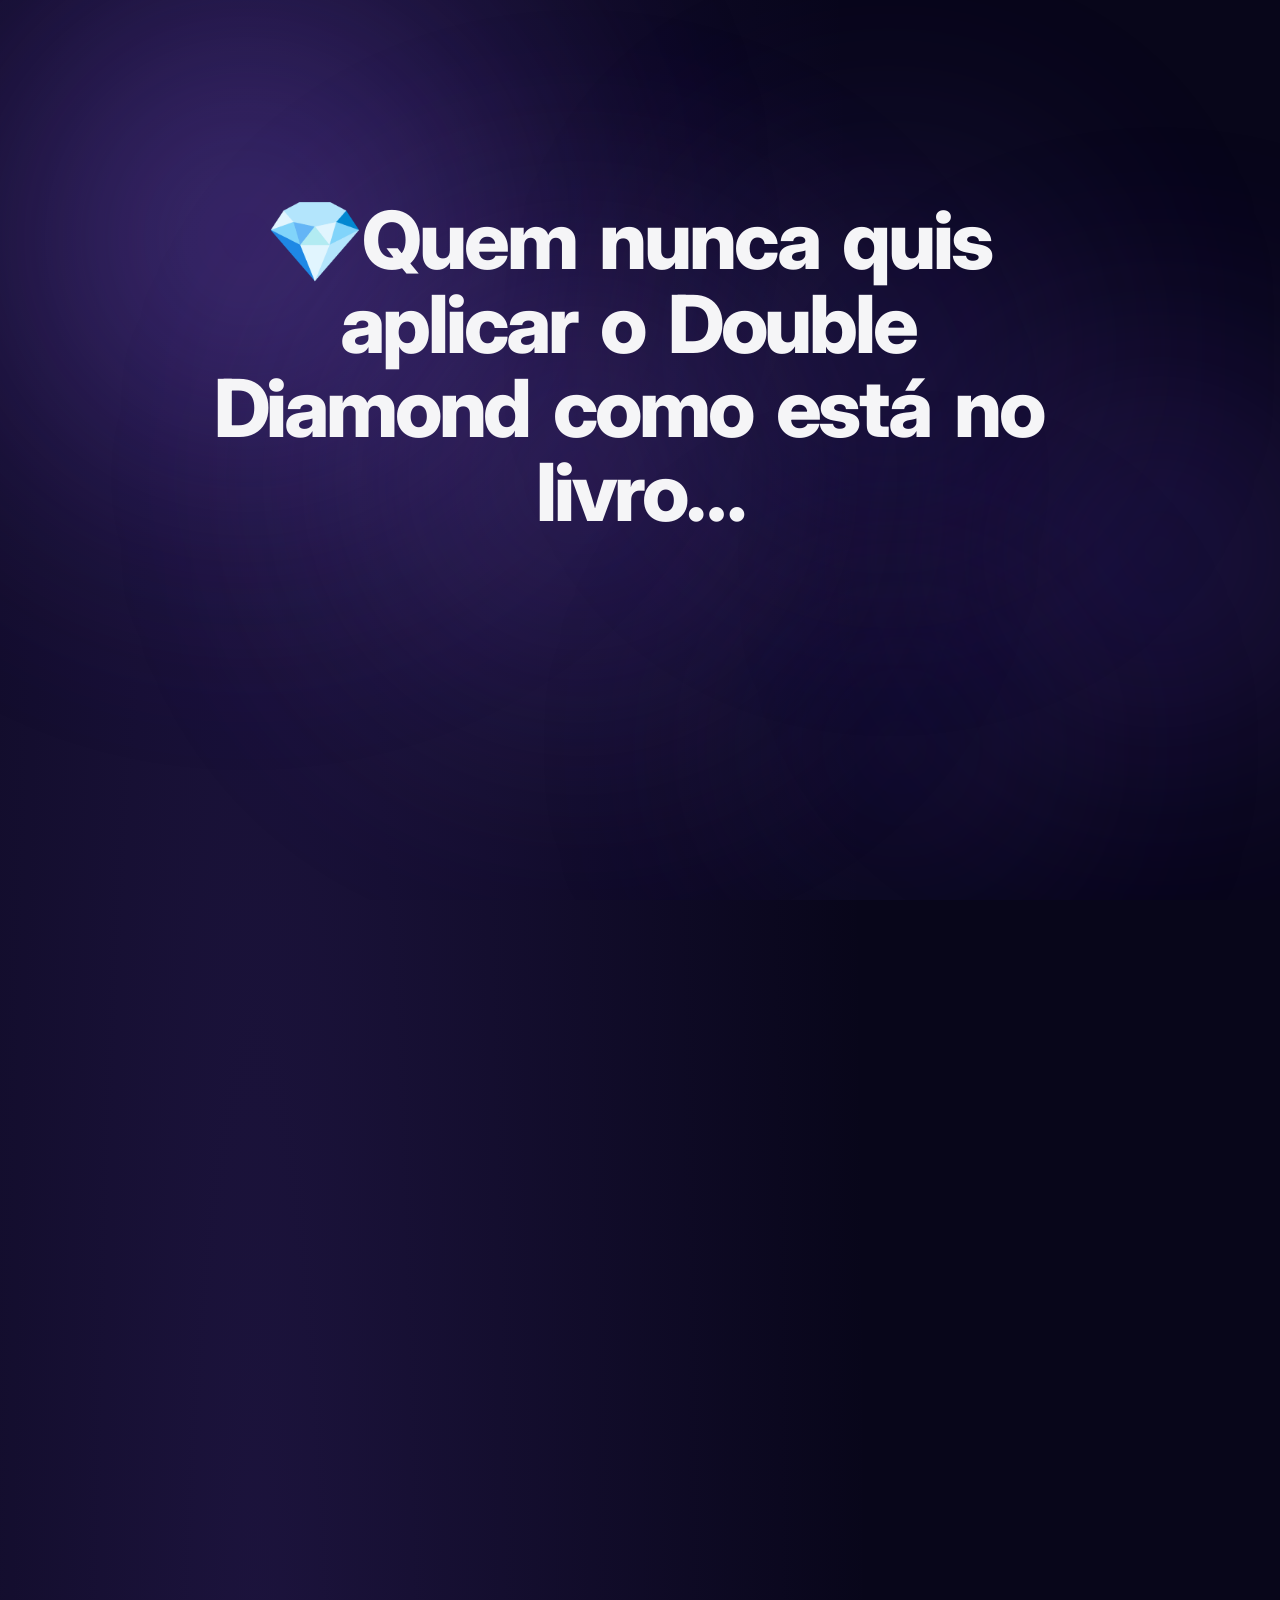
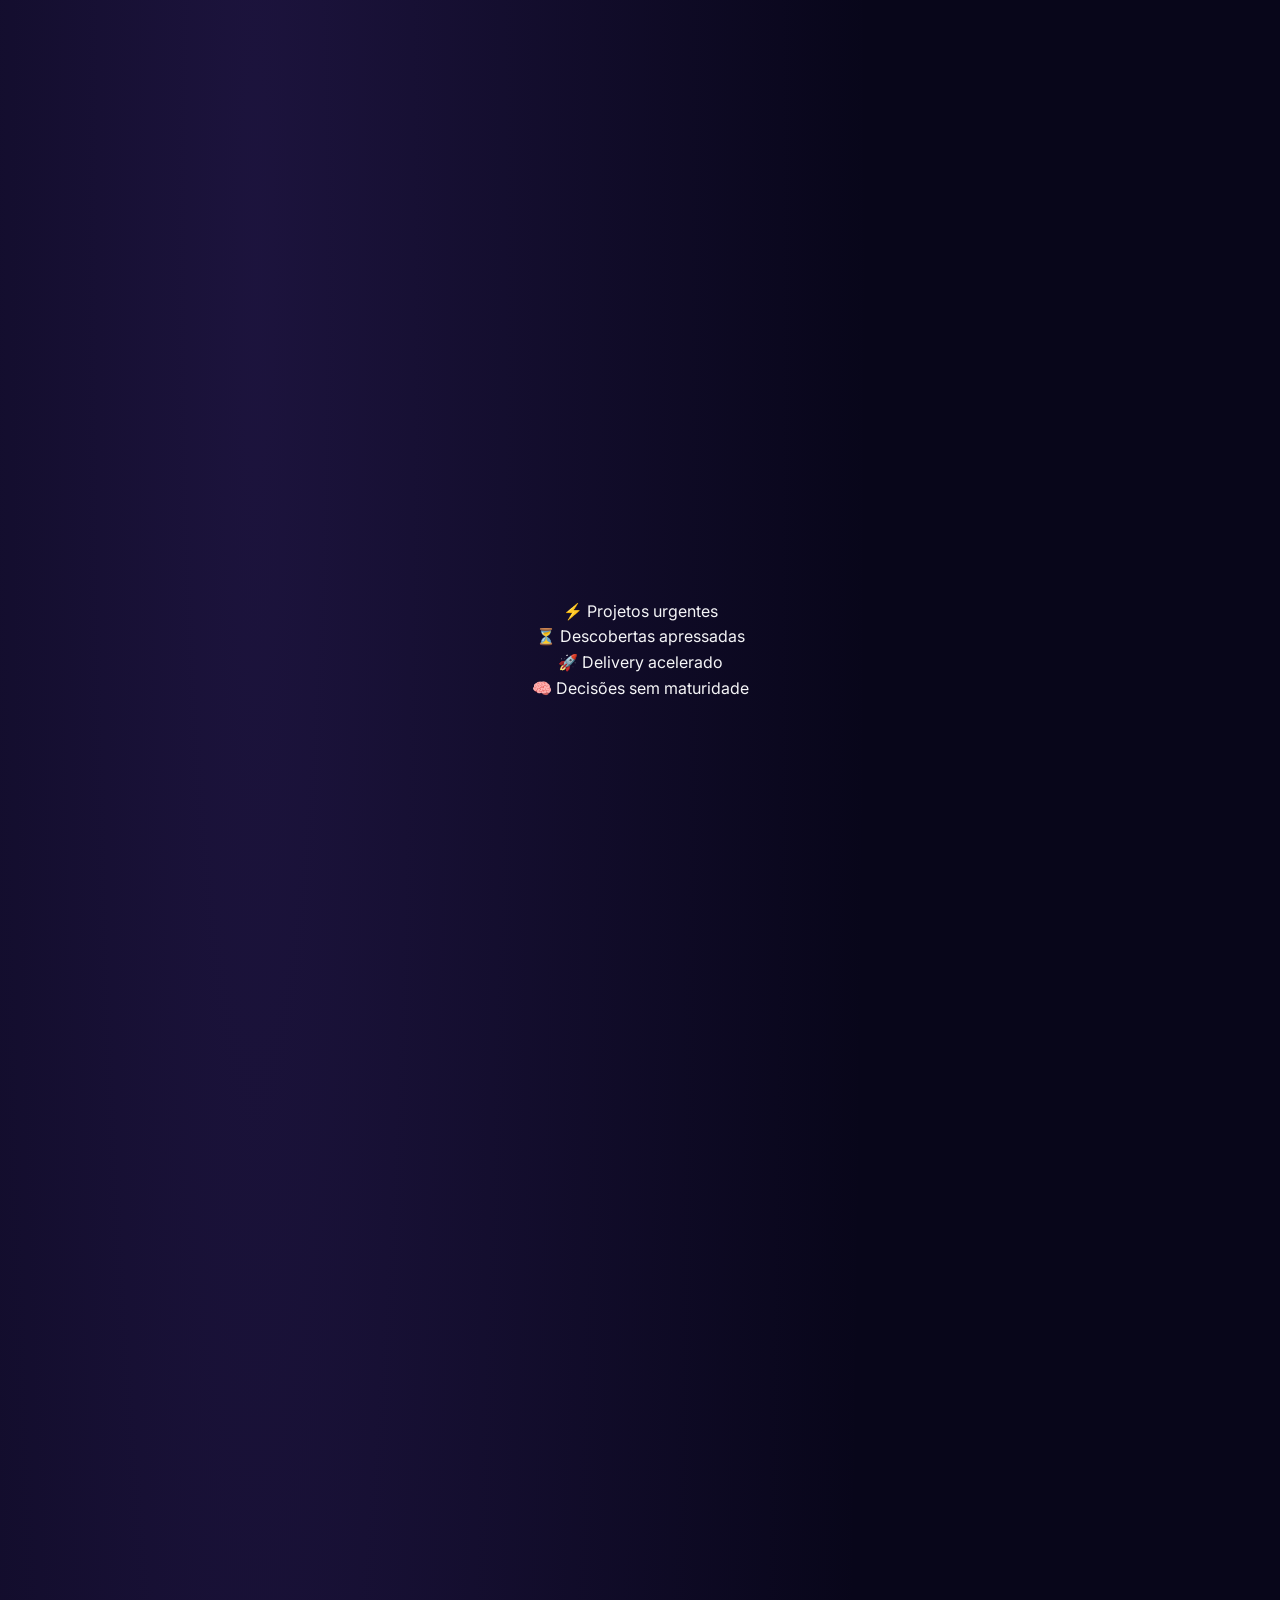
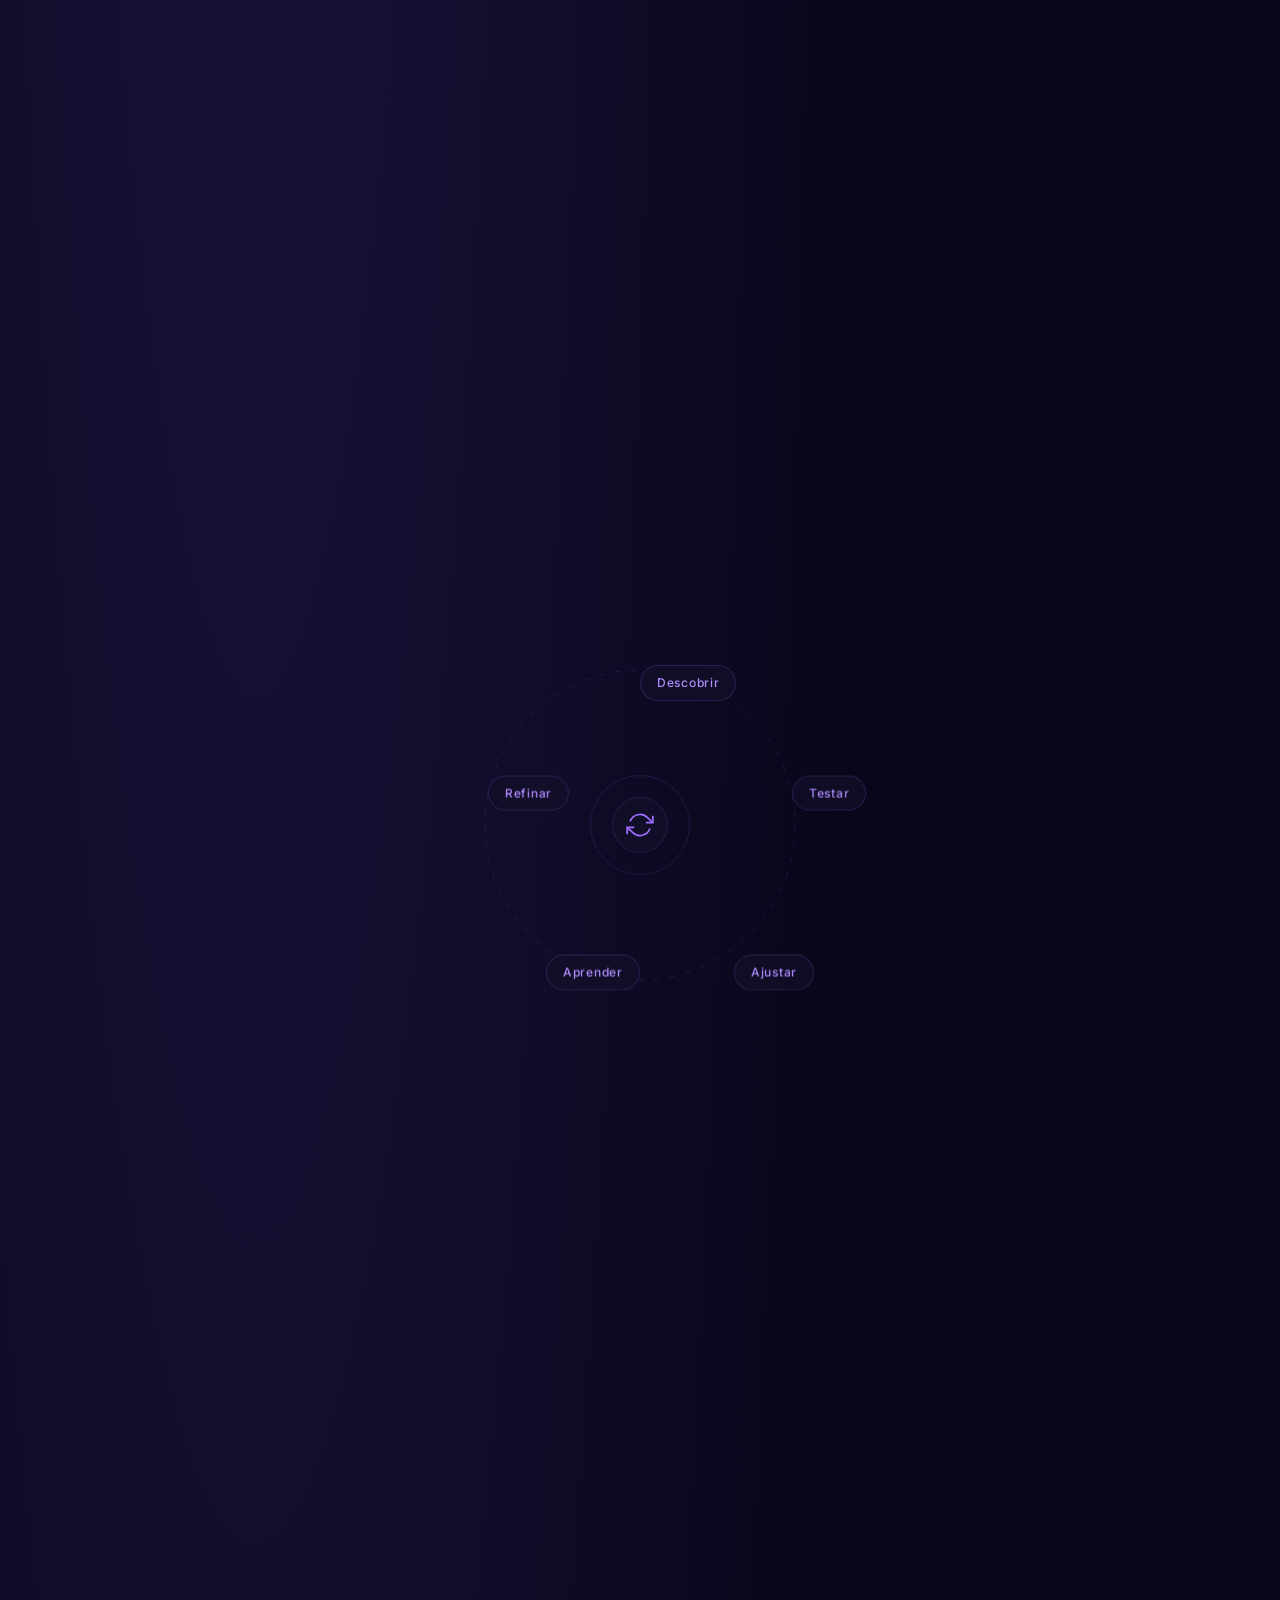
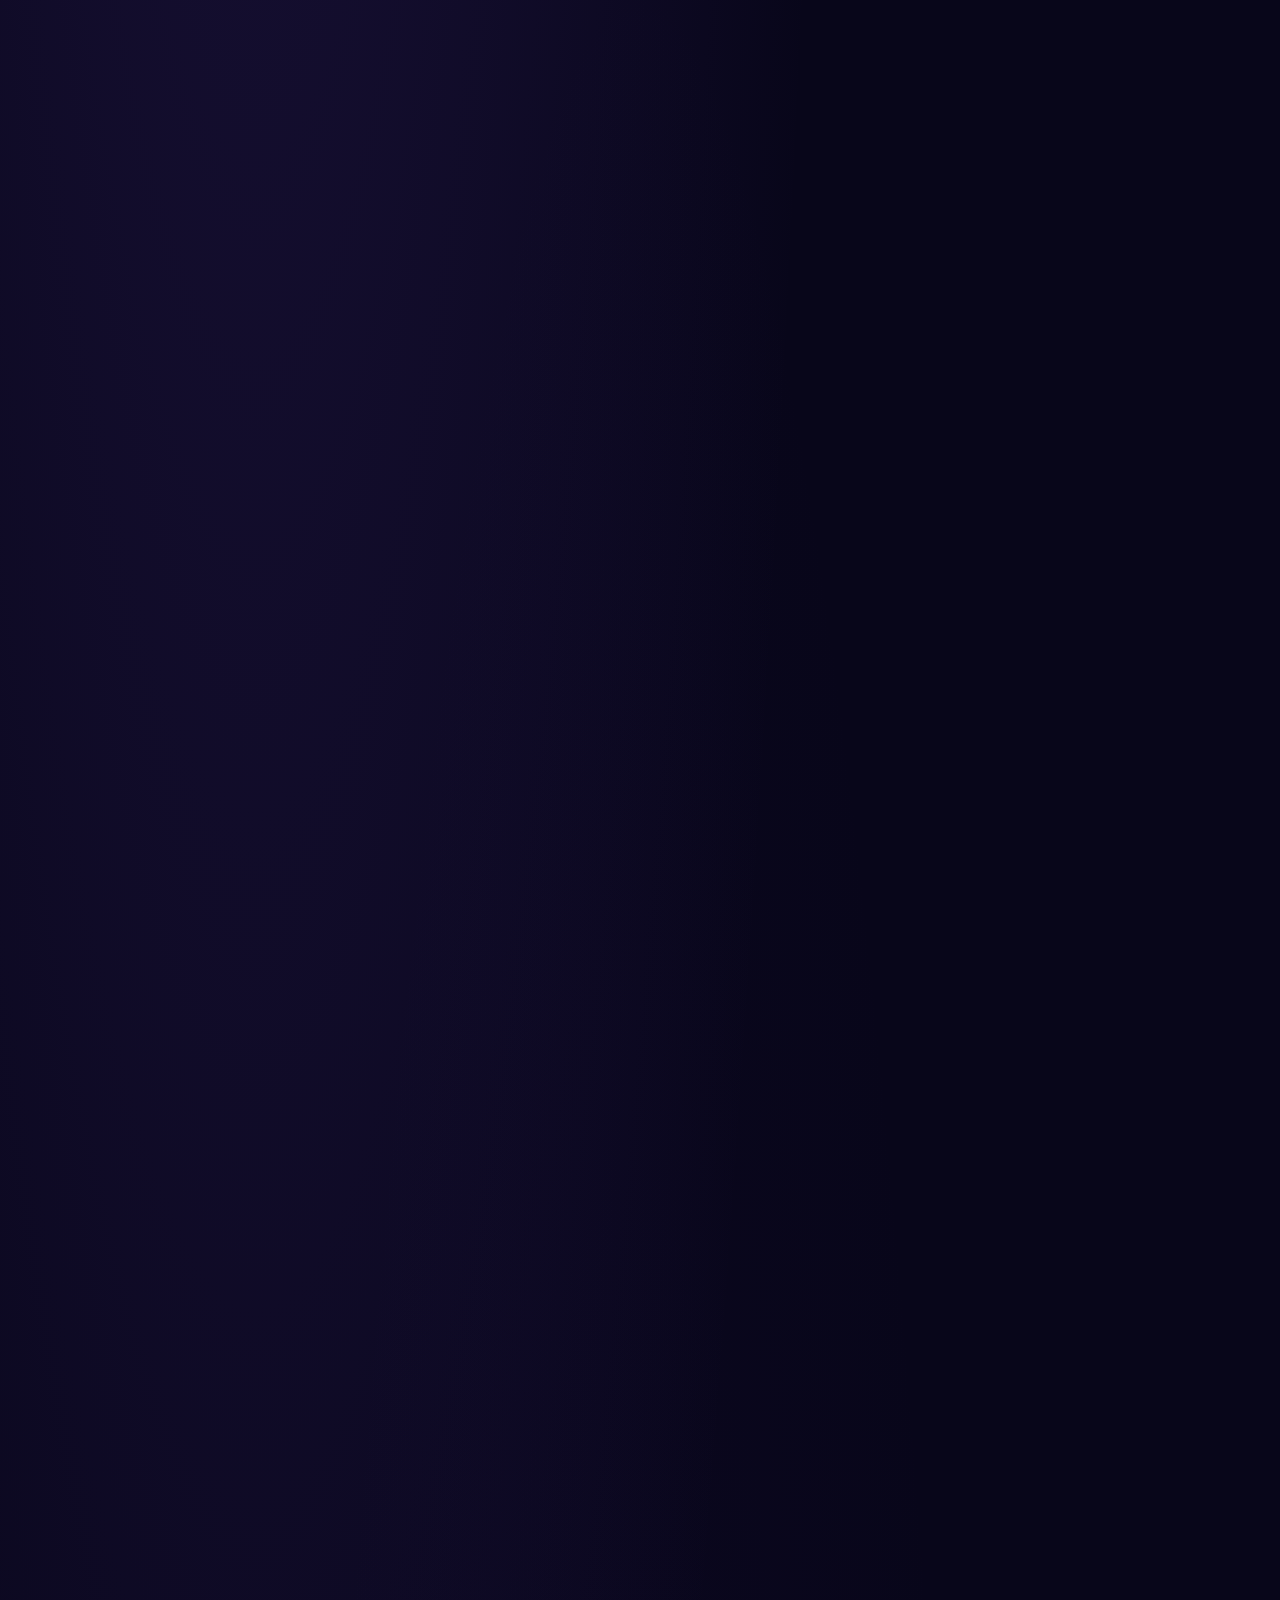
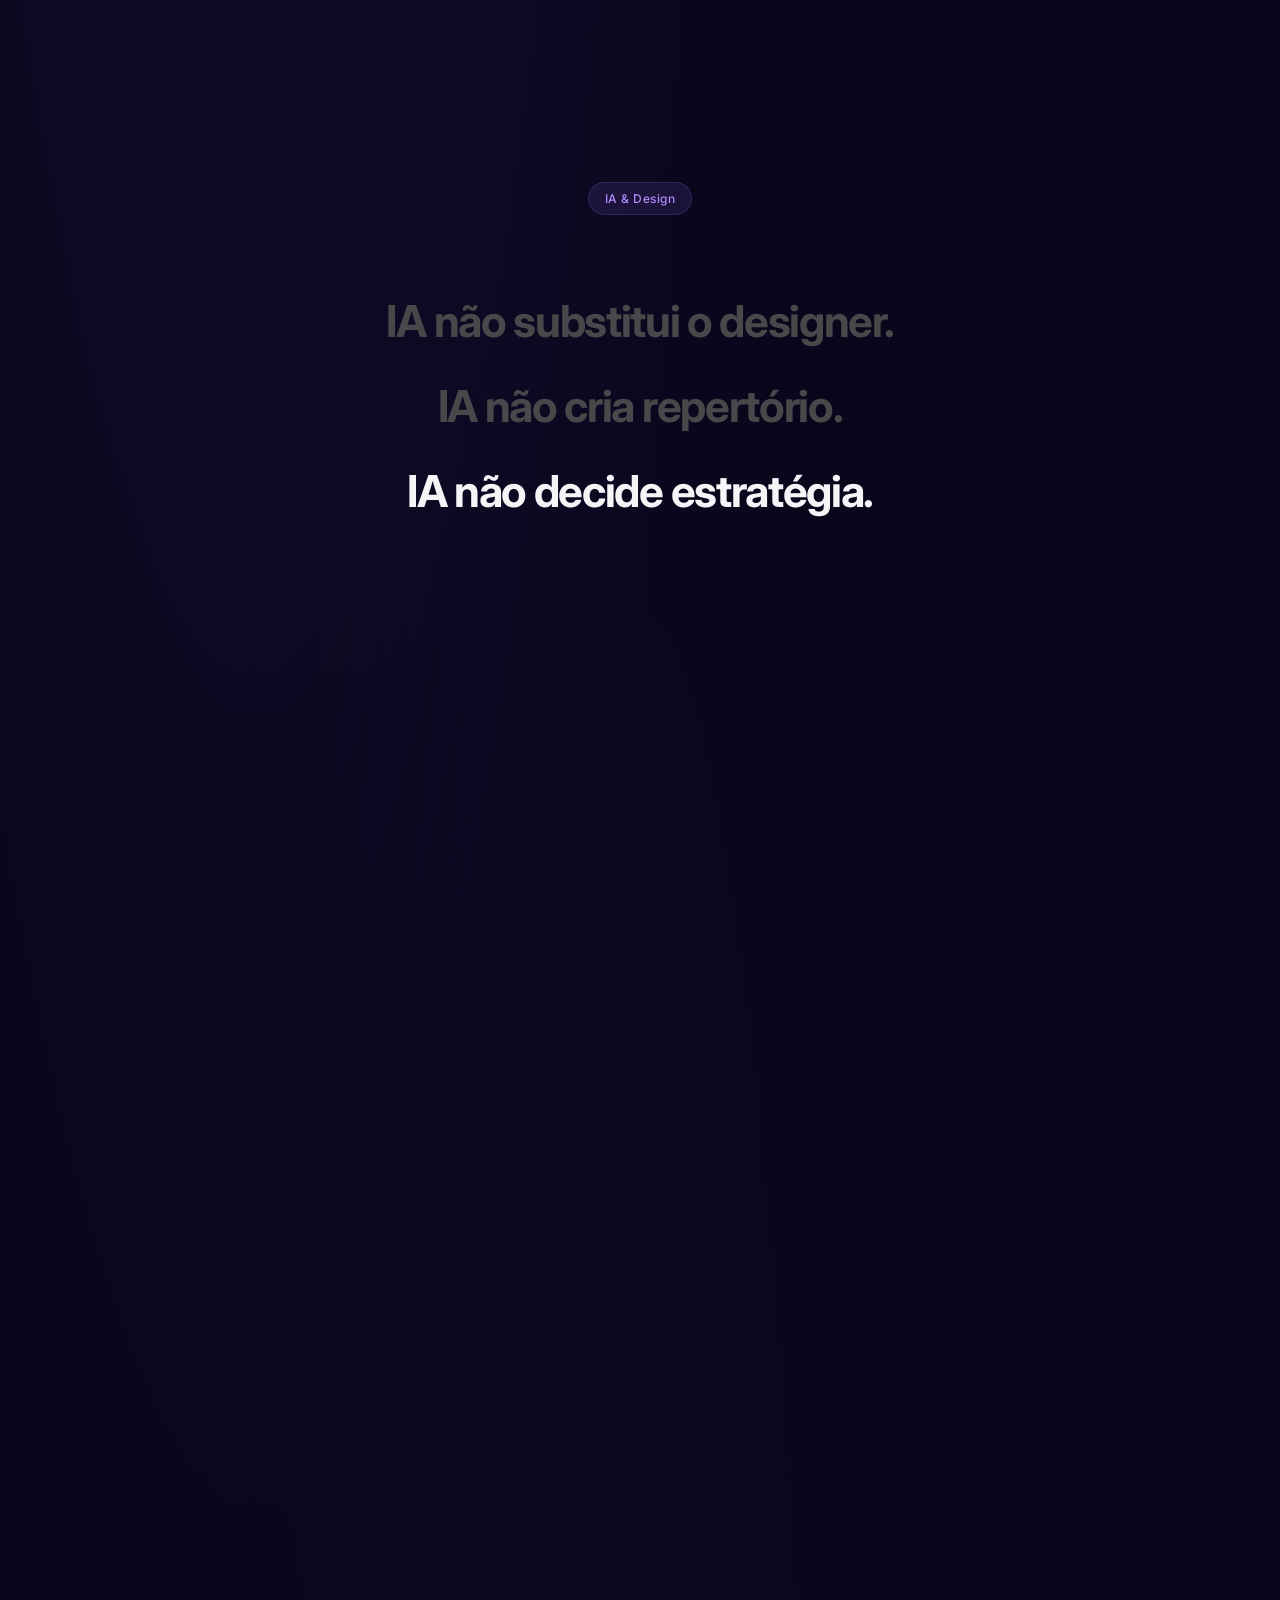
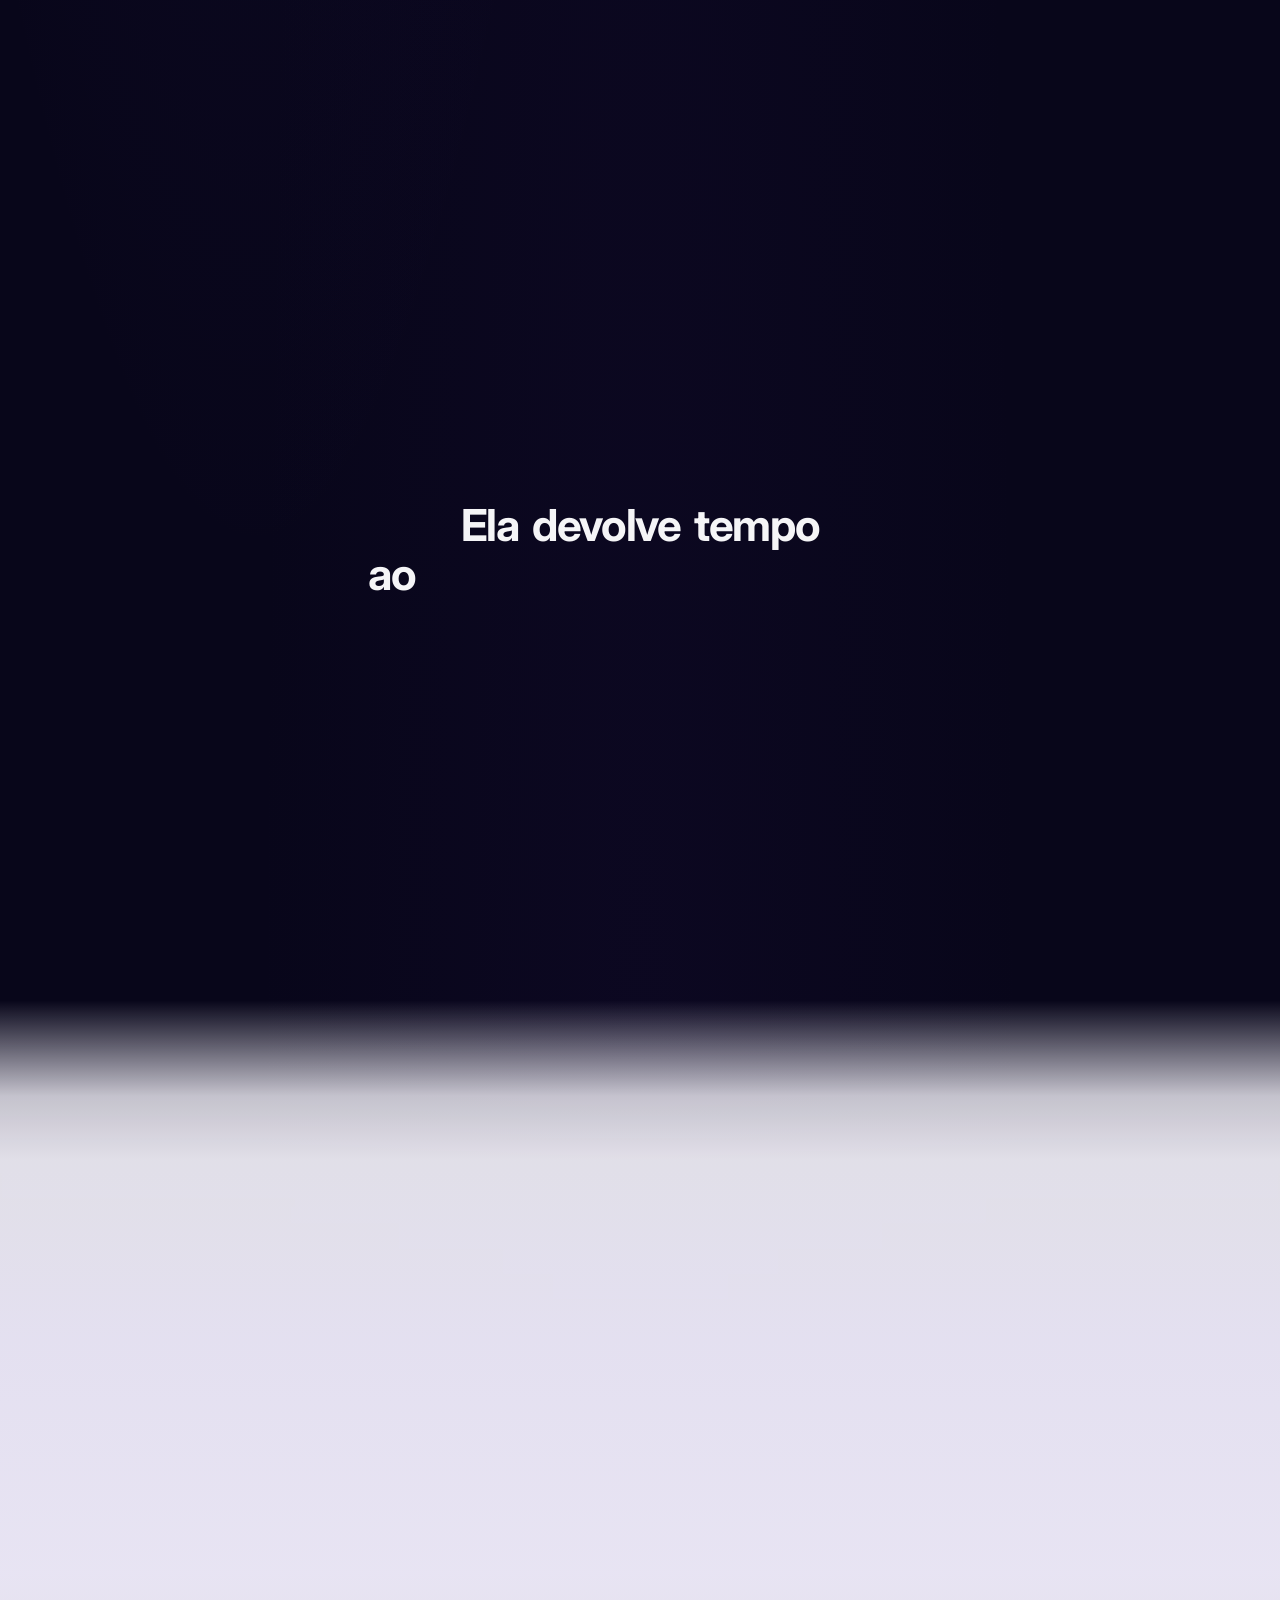
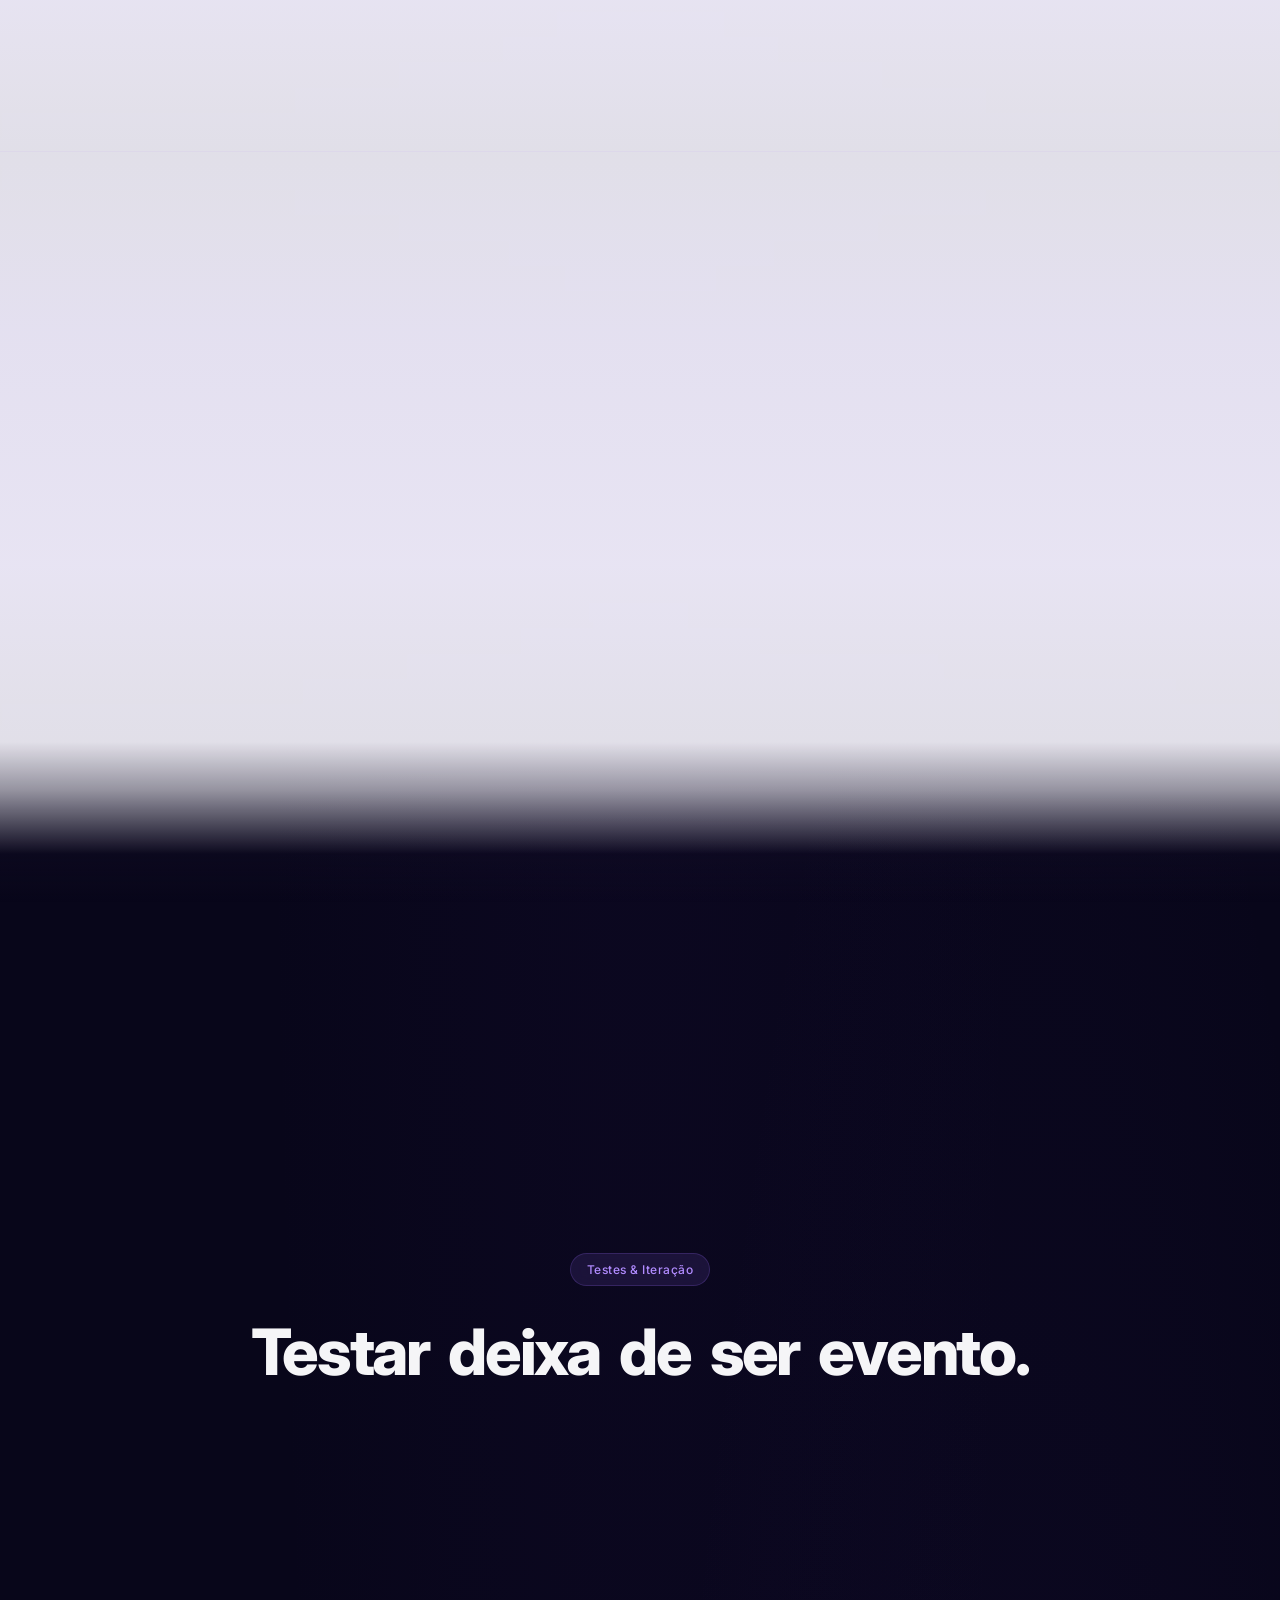
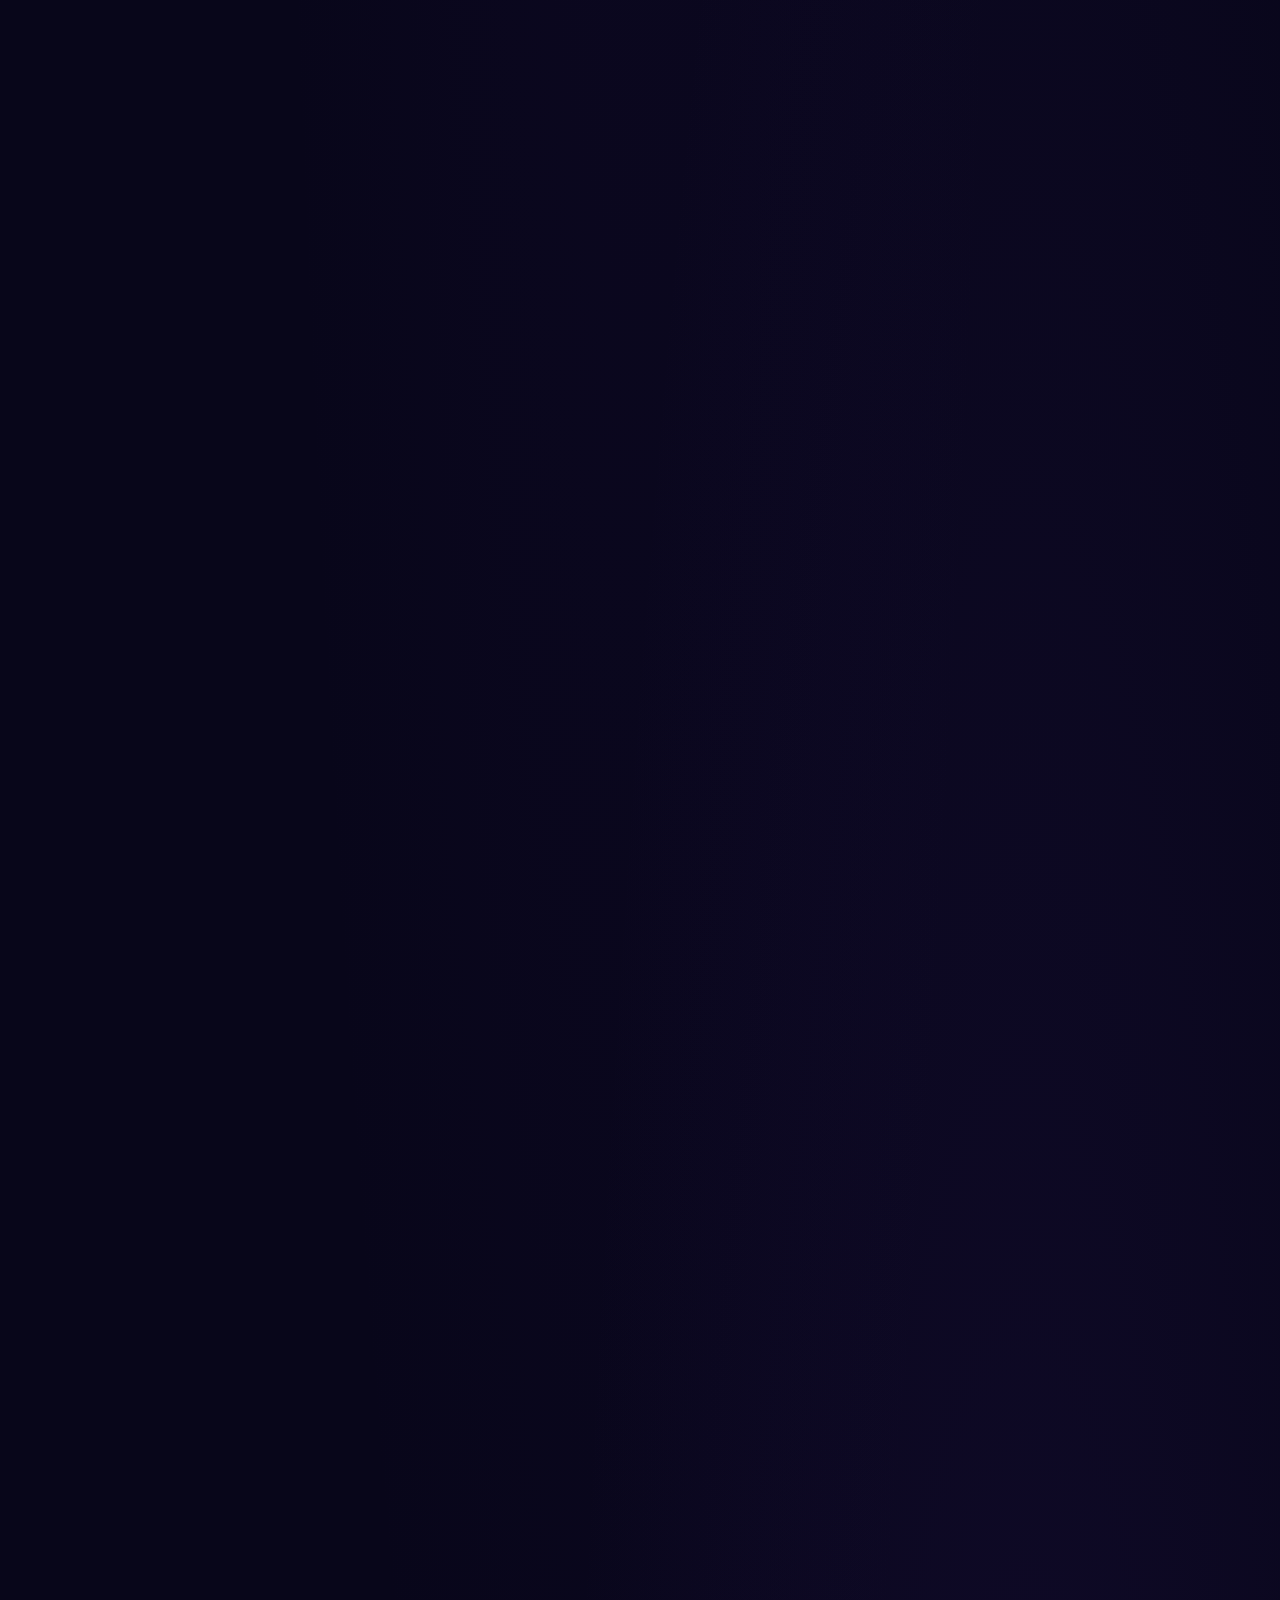
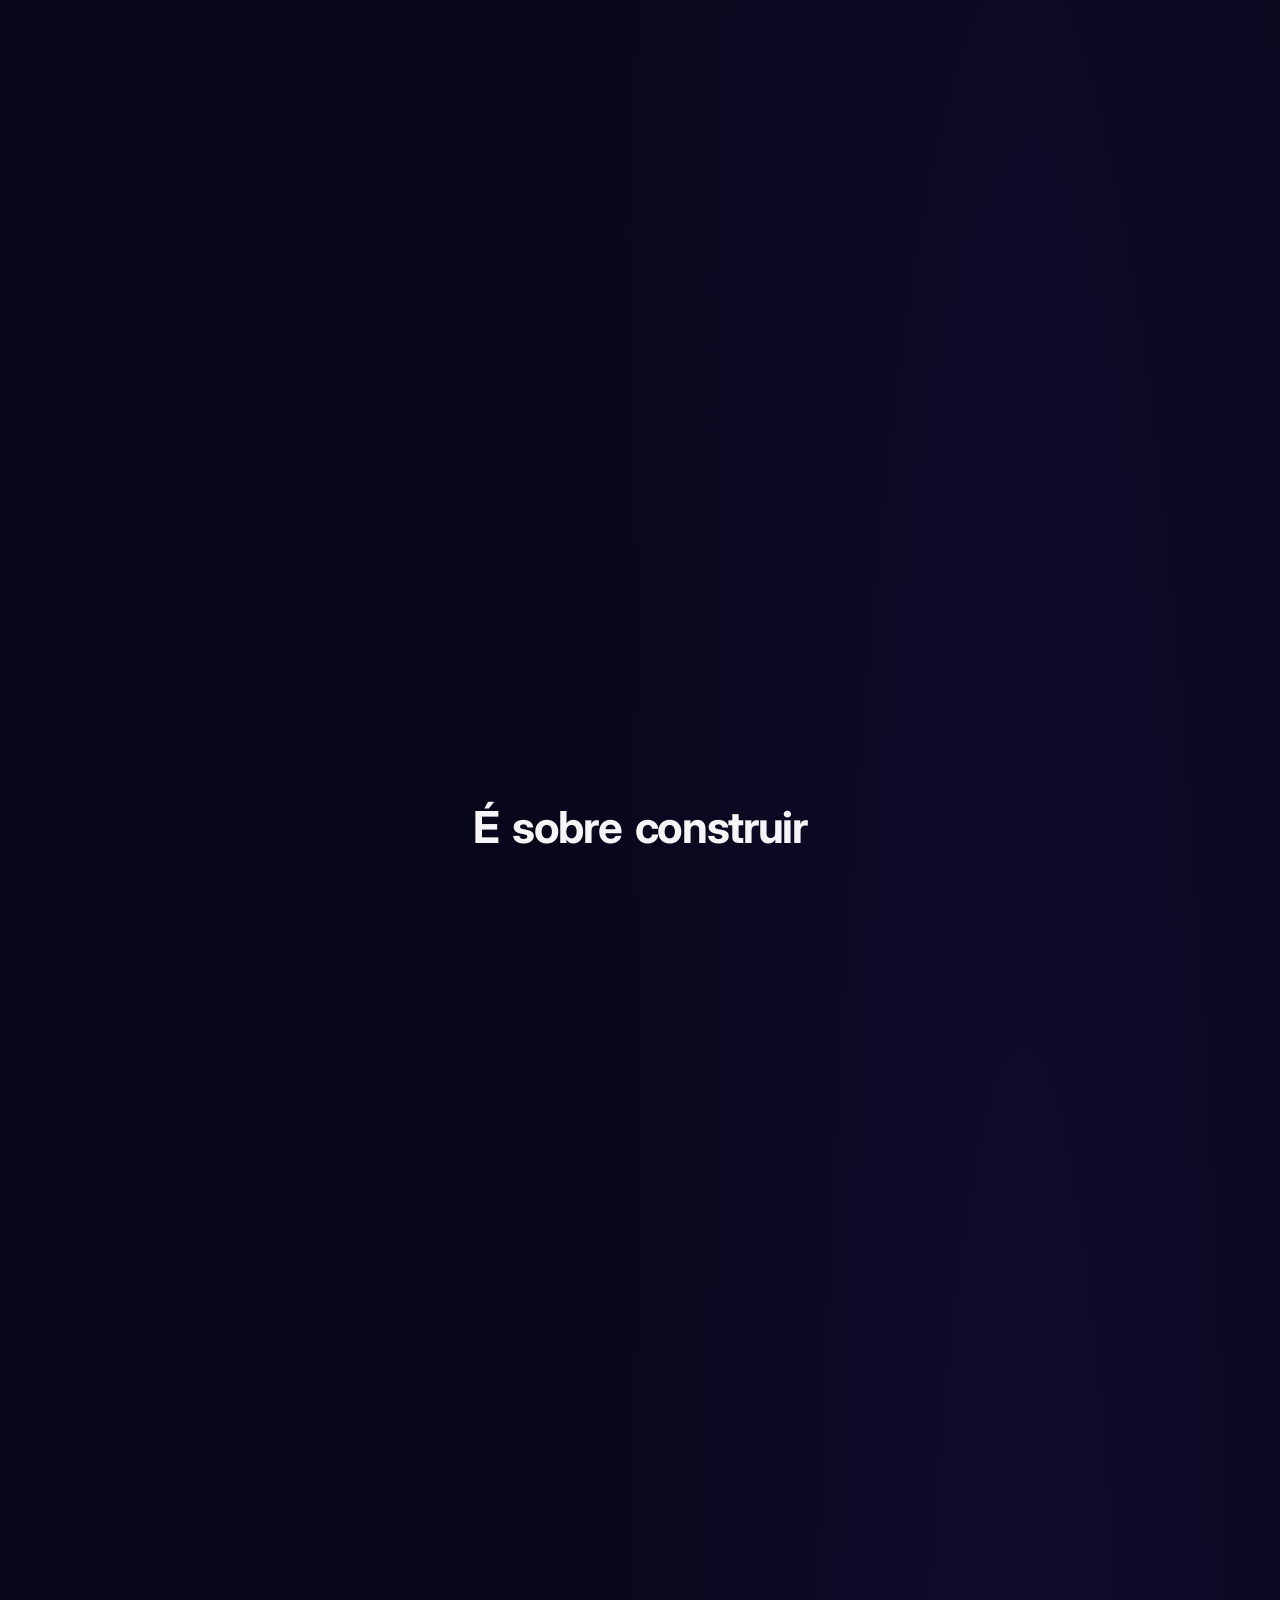
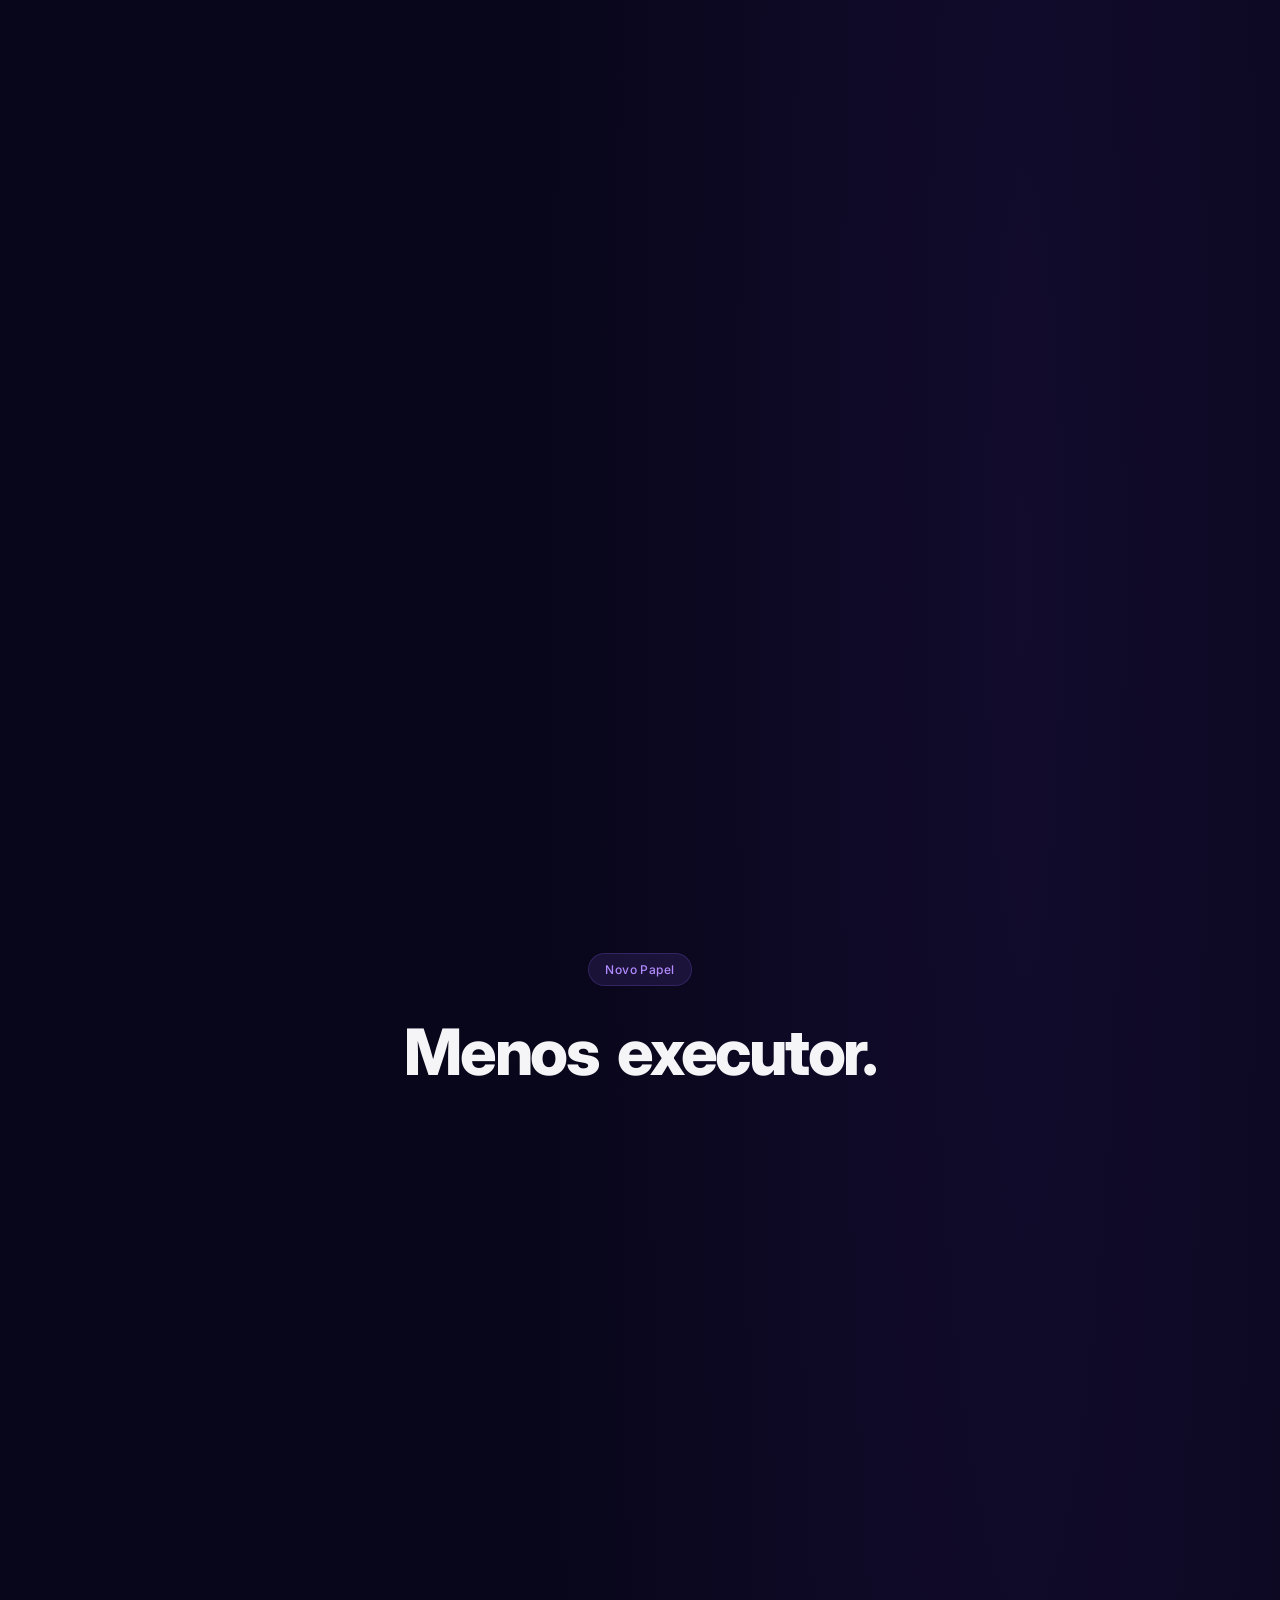
==== index.html @ b6c576fa "Apresentação: IA & Design - O Novo Ciclo do Processo Criativo Apresentação imersiva com fundo dinâmi" ====
<!DOCTYPE html>
<html lang="pt-BR">
<head>
  <meta charset="UTF-8" />
  <meta name="viewport" content="width=device-width, initial-scale=1.0" />
  <title>IA &amp; Design — O Novo Ciclo do Processo Criativo</title>
  <link rel="preconnect" href="https://fonts.googleapis.com" />
  <link rel="preconnect" href="https://fonts.gstatic.com" crossorigin />
  <link href="https://fonts.googleapis.com/css2?family=Inter:wght@300;400;500;600;700;800;900&display=swap" rel="stylesheet" />
  <link rel="stylesheet" href="styles.css" />
</head>
<body>

  <!-- Floating ambient shapes -->
  <div class="ambient" aria-hidden="true">
    <div class="ambient__shape ambient__shape--1"></div>
    <div class="ambient__shape ambient__shape--2"></div>
    <div class="ambient__shape ambient__shape--3"></div>
    <div class="ambient__shape ambient__shape--4"></div>
    <div class="ambient__shape ambient__shape--5"></div>
  </div>

  <!-- Scroll Progress -->
  <div class="scroll-progress" aria-hidden="true">
    <div class="scroll-progress__fill"></div>
  </div>

  <!-- Chapter Side Navigation -->
  <nav class="chapter-nav" aria-label="Capítulos">
    <button class="chapter-dot chapter-dot--active" data-target="abertura">
      <span class="chapter-dot__pip"></span>
      <span class="chapter-dot__label">Abertura</span>
    </button>
    <button class="chapter-dot" data-target="problema">
      <span class="chapter-dot__pip"></span>
      <span class="chapter-dot__label">Problema</span>
    </button>
    <button class="chapter-dot" data-target="ciclo">
      <span class="chapter-dot__pip"></span>
      <span class="chapter-dot__label">O Ciclo</span>
    </button>
    <button class="chapter-dot" data-target="ia-design">
      <span class="chapter-dot__pip"></span>
      <span class="chapter-dot__label">IA &amp; Design</span>
    </button>
    <button class="chapter-dot" data-target="discovery">
      <span class="chapter-dot__pip"></span>
      <span class="chapter-dot__label">Discovery</span>
    </button>
    <button class="chapter-dot" data-target="desenvolvimento">
      <span class="chapter-dot__pip"></span>
      <span class="chapter-dot__label">Desenvolvimento</span>
    </button>
    <button class="chapter-dot" data-target="testes">
      <span class="chapter-dot__pip"></span>
      <span class="chapter-dot__label">Testes</span>
    </button>
    <button class="chapter-dot" data-target="estrategia">
      <span class="chapter-dot__pip"></span>
      <span class="chapter-dot__label">Estratégia</span>
    </button>
    <button class="chapter-dot" data-target="novo-papel">
      <span class="chapter-dot__pip"></span>
      <span class="chapter-dot__label">Novo Papel</span>
    </button>
    <button class="chapter-dot" data-target="fechamento">
      <span class="chapter-dot__pip"></span>
      <span class="chapter-dot__label">Fechamento</span>
    </button>
  </nav>


  <!-- ====== 1. ABERTURA ====== -->
  <section class="chapter chapter--dark" id="abertura" data-chapter="1">
    <div class="slide slide--hero">
      <div class="container">
        <h1 class="hero" data-animate="split-words">
          <span class="emoji-hero">💎</span>
          Quem nunca quis aplicar o Double Diamond como está no livro…
          <br /><span class="text-gradient">…mas precisou adaptar tudo na prática?</span>
        </h1>
      </div>
    </div>
  </section>


  <!-- ====== 2. PROBLEMA ====== -->
  <section class="chapter chapter--dark" id="problema" data-chapter="2">

    <div class="slide slide--statement">
      <div class="container">
        <p class="statement" data-animate="split-words">
          O problema nunca foi o framework.<br />
          <span class="text-gradient">Foi o tempo.</span>
        </p>
      </div>
    </div>

    <div class="slide slide--content">
      <div class="container slide__centered">
        <div class="scatter-grid" data-stagger>
          <div class="scatter-item">
            <span class="scatter-item__emoji">⚡</span>
            <span class="scatter-item__text">Projetos urgentes</span>
          </div>
          <div class="scatter-item">
            <span class="scatter-item__emoji">⏳</span>
            <span class="scatter-item__text">Descobertas apressadas</span>
          </div>
          <div class="scatter-item">
            <span class="scatter-item__emoji">🚀</span>
            <span class="scatter-item__text">Delivery acelerado</span>
          </div>
          <div class="scatter-item">
            <span class="scatter-item__emoji">🧠</span>
            <span class="scatter-item__text">Decisões sem maturidade</span>
          </div>
        </div>
      </div>
    </div>
  </section>


  <!-- ====== 3. O CICLO ====== -->
  <section class="chapter chapter--dark" id="ciclo" data-chapter="3">

    <div class="slide slide--content">
      <div class="container slide__centered">
        <span class="badge" data-animate="fade-up">O Ciclo</span>
        <div class="diamond-visual" data-animate="fade-up">
          <svg class="diamond-svg" viewBox="0 0 680 280" fill="none">
            <path class="diamond-path diamond-path--1" d="M 20 140 L 180 30 L 340 140 L 180 250 Z"/>
            <path class="diamond-path diamond-path--2" d="M 340 140 L 500 30 L 660 140 L 500 250 Z"/>
            <line class="diamond-divider" x1="340" y1="30" x2="340" y2="250"/>
          </svg>
          <div class="diamond-labels" data-stagger>
            <span>Discover</span>
            <span>Define</span>
            <span>Develop</span>
            <span>Deliver</span>
          </div>
        </div>
      </div>
    </div>

    <div class="slide slide--statement">
      <div class="container">
        <div class="orbit-container" data-animate="scale-up">
          <div class="orbit-ring orbit-ring--outer">
            <svg class="orbit-ring-svg" viewBox="0 0 360 360" fill="none" aria-hidden="true">
              <circle cx="180" cy="180" r="155" stroke="rgba(155,109,255,0.15)" stroke-width="1" stroke-dasharray="6 10"/>
            </svg>
            <span class="orbit-tag" style="--angle: 0deg">Descobrir</span>
            <span class="orbit-tag" style="--angle: 72deg">Testar</span>
            <span class="orbit-tag" style="--angle: 144deg">Ajustar</span>
            <span class="orbit-tag" style="--angle: 216deg">Aprender</span>
            <span class="orbit-tag" style="--angle: 288deg">Refinar</span>
          </div>
          <div class="orbit-center">
            <div class="orbit-center__ring"></div>
            <div class="orbit-center__icon">
              <svg width="28" height="28" viewBox="0 0 24 24" fill="none" stroke="currentColor" stroke-width="1.5"><polyline points="23 4 23 10 17 10"/><polyline points="1 20 1 14 7 14"/><path d="M3.51 9a9 9 0 0 1 14.85-3.36L23 10M1 14l4.64 4.36A9 9 0 0 0 20.49 15"/></svg>
            </div>
          </div>
        </div>
        <p class="statement statement--sub orbit-caption" data-animate="split-words">
          <span class="text-gradient">O design real nunca foi linear.</span>
        </p>
      </div>
    </div>

    <div class="slide slide--statement">
      <div class="container">
        <p class="statement" data-animate="split-words">
          O que sempre quebrou o ciclo?
        </p>
      </div>
    </div>

    <div class="slide slide--statement">
      <div class="container">
        <span class="emoji-hero" data-animate="scale-up">🧱</span>
        <p class="statement" data-animate="split-words">
          <span class="text-gradient">Tarefas operacionais.</span>
        </p>
      </div>
    </div>
  </section>


  <!-- ====== 4. IA & DESIGN ====== -->
  <section class="chapter chapter--dark" id="ia-design" data-chapter="4">

    <div class="slide slide--content">
      <div class="container slide__centered">
        <span class="badge" data-animate="fade-up">IA &amp; Design</span>
        <div class="negation-list" data-stagger>
          <p class="negation-item">IA não substitui o designer.</p>
          <p class="negation-item">IA não cria repertório.</p>
          <p class="negation-item negation-item--bright">IA não decide estratégia.</p>
        </div>
      </div>
    </div>

    <div class="slide slide--statement">
      <div class="container">
        <span class="emoji-hero" data-animate="scale-up">✨</span>
        <p class="statement" data-animate="split-words">
          <span class="text-gradient">IA remove fricção.</span>
        </p>
      </div>
    </div>

    <div class="slide slide--statement">
      <div class="container">
        <p class="statement statement--sub" data-animate="split-words">
          Ela devolve tempo<br />ao <span class="text-gradient">pensamento estratégico.</span>
        </p>
      </div>
    </div>
  </section>


  <!-- Transition -->
  <div class="blend blend--to-light" aria-hidden="true"></div>


  <!-- ====== 5. DISCOVERY ====== -->
  <section class="chapter chapter--light" id="discovery" data-chapter="5">
    <div class="container">
      <div class="chapter__header" data-animate="fade-up">
        <span class="badge badge--light">Discovery</span>
        <h2 class="heading">Onde a IA <span class="text-gradient">muda o jogo</span></h2>
      </div>

      <div class="split-columns" data-animate="fade-up">
        <!-- ANTES -->
        <div class="split-col split-col--before">
          <span class="phase-tag phase-tag--red">Antes</span>
          <div class="phase-list-minimal" data-stagger>
            <div class="phase-item-minimal phase-item-minimal--pain">Entrevistas longas</div>
            <div class="phase-item-minimal phase-item-minimal--pain">Transcrição manual</div>
            <div class="phase-item-minimal phase-item-minimal--pain">Síntese demorada</div>
          </div>
        </div>

        <!-- AGORA COM IA -->
        <div class="split-col split-col--after">
          <span class="phase-tag phase-tag--purple">Agora com IA</span>
          <div class="tool-logos" data-stagger>
            <div class="tool-logo" style="--brand: #C9A227; --brand-bg: rgba(201,162,39,0.1)">
              <span class="tool-logo__icon">G</span>
              <span class="tool-logo__name">Granola</span>
            </div>
            <div class="tool-logo" style="--brand: #10A37F; --brand-bg: rgba(16,163,127,0.08)">
              <span class="tool-logo__icon">
                <svg width="16" height="16" viewBox="0 0 24 24" fill="currentColor"><path d="M22.282 9.821a5.985 5.985 0 0 0-.516-4.91 6.046 6.046 0 0 0-6.51-2.9A6.065 6.065 0 0 0 4.981 4.18a5.985 5.985 0 0 0-3.998 2.9 6.046 6.046 0 0 0 .743 7.097 5.98 5.98 0 0 0 .51 4.911 6.051 6.051 0 0 0 6.515 2.9A5.985 5.985 0 0 0 13.26 24a6.056 6.056 0 0 0 5.772-4.206 5.99 5.99 0 0 0 3.997-2.9 6.056 6.056 0 0 0-.747-7.073zM13.26 22.43a4.476 4.476 0 0 1-2.876-1.04l.141-.081 4.779-2.758a.795.795 0 0 0 .392-.681v-6.737l2.02 1.168a.071.071 0 0 1 .038.052v5.583a4.504 4.504 0 0 1-4.494 4.494zM3.6 18.304a4.47 4.47 0 0 1-.535-3.014l.142.085 4.783 2.759a.771.771 0 0 0 .78 0l5.843-3.369v2.332a.08.08 0 0 1-.033.062L9.74 19.95a4.5 4.5 0 0 1-6.14-1.646zM2.34 7.896a4.485 4.485 0 0 1 2.366-1.973V11.6a.766.766 0 0 0 .388.676l5.815 3.355-2.02 1.168a.076.076 0 0 1-.071 0l-4.83-2.786A4.504 4.504 0 0 1 2.34 7.872zm16.597 3.855l-5.833-3.387L15.119 7.2a.076.076 0 0 1 .071 0l4.83 2.791a4.494 4.494 0 0 1-.676 8.105v-5.678a.79.79 0 0 0-.407-.667zm2.01-3.023l-.141-.085-4.774-2.782a.776.776 0 0 0-.785 0L9.409 9.23V6.897a.066.066 0 0 1 .028-.061l4.83-2.787a4.5 4.5 0 0 1 6.68 4.66zm-12.64 4.135l-2.02-1.164a.08.08 0 0 1-.038-.057V6.075a4.5 4.5 0 0 1 7.375-3.453l-.142.08L8.704 5.46a.795.795 0 0 0-.393.681zm1.097-2.365l2.602-1.5 2.607 1.5v2.999l-2.597 1.5-2.607-1.5z"/></svg>
              </span>
              <span class="tool-logo__name">ChatGPT</span>
            </div>
            <div class="tool-logo" style="--brand: #4285F4; --brand-bg: rgba(66,133,244,0.08)">
              <span class="tool-logo__icon">N</span>
              <span class="tool-logo__name">NotebookLM</span>
            </div>
          </div>
          <div class="capability-list" data-stagger>
            <span class="capability-tag">Transcrição automática</span>
            <span class="capability-tag">Clusterização</span>
            <span class="capability-tag">Geração de hipóteses</span>
            <span class="capability-tag">Síntese rápida</span>
          </div>
        </div>
      </div>
    </div>
  </section>


  <!-- ====== 6. DESENVOLVIMENTO ====== -->
  <section class="chapter chapter--light" id="desenvolvimento" data-chapter="6">
    <div class="container">
      <div class="chapter__header" data-animate="fade-up">
        <span class="badge badge--light">Desenvolvimento</span>
        <h2 class="heading">Tangibilizar <span class="text-gradient">mais cedo</span></h2>
      </div>

      <div class="split-columns" data-animate="fade-up">
        <!-- ANTES -->
        <div class="split-col split-col--before">
          <span class="phase-tag phase-tag--red">Antes</span>
          <div class="phase-list-minimal" data-stagger>
            <div class="phase-item-minimal phase-item-minimal--pain">Ideias abstratas</div>
            <div class="phase-item-minimal phase-item-minimal--pain">Protótipos demorados</div>
            <div class="phase-item-minimal phase-item-minimal--pain">Sem material concreto</div>
          </div>
        </div>

        <!-- AGORA COM IA -->
        <div class="split-col split-col--after">
          <span class="phase-tag phase-tag--purple">Agora com IA</span>
          <div class="tool-logos" data-stagger>
            <div class="tool-logo" style="--brand: #171717; --brand-bg: rgba(0,0,0,0.05)">
              <span class="tool-logo__icon">
                <svg width="14" height="14" viewBox="0 0 24 24" fill="currentColor"><path d="M18 3L6 3C4.34 3 3 4.34 3 6v12c0 1.66 1.34 3 3 3h12c1.66 0 3-1.34 3-3V6c0-1.66-1.34-3-3-3zm-3.5 14h-1.25l-3-5.25V17H9V7h1.25l3 5.25V7H14.5v10z"/></svg>
              </span>
              <span class="tool-logo__name">v0</span>
            </div>
            <div class="tool-logo" style="--brand: #FF6B6B; --brand-bg: rgba(255,107,107,0.08)">
              <span class="tool-logo__icon">
                <svg width="14" height="14" viewBox="0 0 24 24" fill="currentColor"><path d="M12 21.35l-1.45-1.32C5.4 15.36 2 12.28 2 8.5 2 5.42 4.42 3 7.5 3c1.74 0 3.41.81 4.5 2.09C13.09 3.81 14.76 3 16.5 3 19.58 3 22 5.42 22 8.5c0 3.78-3.4 6.86-8.55 11.54L12 21.35z"/></svg>
              </span>
              <span class="tool-logo__name">Lovable</span>
            </div>
            <div class="tool-logo" style="--brand: #A259FF; --brand-bg: rgba(162,89,255,0.08)">
              <span class="tool-logo__icon">
                <svg width="14" height="14" viewBox="0 0 24 24" fill="currentColor"><path d="M5 5.5A3.5 3.5 0 0 1 8.5 2H12v7H8.5A3.5 3.5 0 0 1 5 5.5zM12 2h3.5a3.5 3.5 0 1 1 0 7H12V2zm0 12.5a3.5 3.5 0 1 1 7 0 3.5 3.5 0 0 1-7 0zm-7 0A3.5 3.5 0 0 1 8.5 11H12v3.5a3.5 3.5 0 0 1-7 0zM5 12a3.5 3.5 0 0 1 3.5-3.5H12V16H8.5A3.5 3.5 0 0 1 5 12.5z"/></svg>
              </span>
              <span class="tool-logo__name">Figma AI</span>
            </div>
          </div>
          <div class="capability-list" data-stagger>
            <span class="capability-tag">Prototipação com código</span>
            <span class="capability-tag">Variações rápidas</span>
            <span class="capability-tag">Fluxos estruturados</span>
          </div>
        </div>
      </div>
    </div>
  </section>


  <!-- Transition -->
  <div class="blend blend--to-dark" aria-hidden="true"></div>


  <!-- ====== 7. TESTES & ITERAÇÃO ====== -->
  <section class="chapter chapter--dark" id="testes" data-chapter="7">

    <div class="slide slide--statement">
      <div class="container">
        <span class="badge" data-animate="fade-up">Testes &amp; Iteração</span>
        <p class="statement" data-animate="split-words">
          Testar deixa de ser evento.<br />
          <span class="text-gradient">Vira hábito.</span>
        </p>
      </div>
    </div>

    <div class="slide slide--content">
      <div class="container slide__centered">
        <div class="scatter-grid" data-stagger>
          <div class="scatter-item">
            <span class="scatter-item__emoji">🔁</span>
            <span class="scatter-item__text">Explorar</span>
          </div>
          <div class="scatter-item">
            <span class="scatter-item__emoji">⚡</span>
            <span class="scatter-item__text">Ajustar</span>
          </div>
          <div class="scatter-item">
            <span class="scatter-item__emoji">🧪</span>
            <span class="scatter-item__text">Simular</span>
          </div>
          <div class="scatter-item">
            <span class="scatter-item__emoji">📈</span>
            <span class="scatter-item__text">Evoluir</span>
          </div>
        </div>
      </div>
    </div>
  </section>


  <!-- ====== 8. ESTRATÉGIA (NEW) ====== -->
  <section class="chapter chapter--dark" id="estrategia" data-chapter="8">

    <div class="slide slide--statement">
      <div class="container">
        <p class="statement" data-animate="split-words">
          Não é sobre o prompt perfeito.
        </p>
      </div>
    </div>

    <div class="slide slide--statement">
      <div class="container">
        <p class="statement statement--sub" data-animate="split-words">
          É sobre construir<br /><span class="text-gradient">seu próprio sistema.</span>
        </p>
      </div>
    </div>

    <div class="slide slide--content">
      <div class="container slide__centered">
        <div class="mantra-list" data-stagger>
          <p class="mantra-item">Cada designer adapta.</p>
          <p class="mantra-item">Cada contexto exige.</p>
          <p class="mantra-item mantra-item--bright">Cada processo evolui.</p>
        </div>
      </div>
    </div>
  </section>


  <!-- ====== 9. NOVO PAPEL ====== -->
  <section class="chapter chapter--dark" id="novo-papel" data-chapter="9">

    <div class="slide slide--statement">
      <div class="container">
        <span class="badge" data-animate="fade-up">Novo Papel</span>
        <p class="statement" data-animate="split-words">
          Menos executor.<br />
          <span class="text-gradient">Mais estrategista.</span>
        </p>
      </div>
    </div>

    <div class="slide slide--content">
      <div class="container slide__centered">
        <div class="quality-list" data-stagger>
          <p class="quality-item"><span class="quality-emoji">🧠</span> Mais leitura de contexto</p>
          <p class="quality-item"><span class="quality-emoji">🎯</span> Mais decisão consciente</p>
          <p class="quality-item quality-item--bright"><span class="quality-emoji">📊</span> Mais <span class="text-gradient">impacto real</span></p>
        </div>
      </div>
    </div>
  </section>


  <!-- ====== 10. FECHAMENTO ====== -->
  <section class="chapter chapter--dark" id="fechamento" data-chapter="10">

    <div class="slide slide--statement">
      <div class="container">
        <span class="badge" data-animate="fade-up">Fechamento</span>
        <p class="statement" data-animate="split-words">
          IA cuida do operacional.<br />
          <span class="text-gradient">Designer cuida do impacto.</span>
        </p>
      </div>
    </div>

    <div class="slide slide--statement">
      <div class="container">
        <div class="personal" data-animate="blur-in">
          <p class="personal__note">
            Inclusive… essa apresentação só foi possível nesse formato
            porque usei IA para acelerar o processo.
          </p>
          <p class="personal__highlight">
            O tempo que economizei produzindo…<br />
            <span class="text-gradient">usei pensando no que realmente importava dizer aqui hoje.</span>
          </p>
        </div>
      </div>
    </div>
  </section>


  <footer class="footer">
    <div class="container">
      <p class="footer__text">IA &amp; Design — Apresentação por Karem Carvalho</p>
    </div>
  </footer>

  <script src="script.js"></script>
</body>
</html>
---- styles.css ----
/* ============================================================
   IA & DESIGN — O NOVO CICLO DO PROCESSO CRIATIVO
   Reflect.app inspired: immersive backgrounds, fluid transitions,
   particles, dynamic gradients, parallax, micro-interactions
   ============================================================ */

:root {
  --bg:         #08061a;
  --bg-elevated:#0e0b22;
  --bg-card:    #13102a;
  --bg-light:   #f4f2fa;
  --bg-white:   #FFFFFF;

  --text:       #F5F5F7;
  --text-dim:   #8E8E93;
  --text-muted: #48484A;
  --text-dark:  #1D1D1F;
  --text-dark-dim: #6E6E73;

  --purple:     #9B6DFF;
  --purple-bright: #B18CFF;
  --purple-deep:#7B4FE0;
  --purple-glow:rgba(155, 109, 255, 0.35);

  --border:     rgba(255,255,255,0.06);
  --border-light:rgba(0,0,0,0.06);

  --gradient:   linear-gradient(135deg, #9B6DFF 0%, #7B4FE0 100%);

  --font:       'Inter', -apple-system, BlinkMacSystemFont, 'Segoe UI', Roboto, sans-serif;

  --fs-hero:    clamp(2.75rem, 6.5vw, 5rem);
  --fs-statement: clamp(2.25rem, 5vw, 4rem);
  --fs-sub:     clamp(1.75rem, 3.5vw, 2.75rem);
  --fs-heading: clamp(1.75rem, 3.5vw, 2.5rem);
  --fs-body:    1rem;
  --fs-small:   0.875rem;
  --fs-xs:      0.75rem;

  --ease:       cubic-bezier(0.16, 1, 0.3, 1);
  --ease-spring:cubic-bezier(0.22, 1.36, 0.42, 0.99);
  --ease-smooth:cubic-bezier(0.25, 0.46, 0.45, 0.94);

  --container:  1060px;
  --pad:        clamp(1.25rem, 4vw, 2.5rem);
}


/* === Reset === */
*, *::before, *::after { margin: 0; padding: 0; box-sizing: border-box; }
html { scroll-behavior: smooth; -webkit-font-smoothing: antialiased; }
body {
  font-family: var(--font);
  font-size: var(--fs-body);
  line-height: 1.6;
  color: var(--text);
  background: var(--bg);
  background-image:
    radial-gradient(ellipse 80% 60% at 20% 10%, rgba(120, 80, 220, 0.18) 0%, transparent 60%),
    radial-gradient(ellipse 70% 50% at 80% 80%, rgba(90, 50, 180, 0.12) 0%, transparent 55%),
    radial-gradient(ellipse 60% 50% at 50% 50%, rgba(60, 30, 120, 0.08) 0%, transparent 50%);
  overflow-x: hidden;
}
img { display: block; max-width: 100%; }
a { text-decoration: none; color: inherit; }
button { border: none; background: none; cursor: pointer; font-family: inherit; }


/* === Container === */
.container {
  width: 100%;
  max-width: var(--container);
  margin: 0 auto;
  padding: 0 var(--pad);
}


/* ============================================================
   IMMERSIVE BACKGROUND SYSTEM
   Multi-layer: gradient orbs + particle canvas + noise + waves
   Creates living, breathing depth behind all content
   ============================================================ */
.immersive-bg {
  position: fixed;
  inset: 0;
  z-index: 0;
  pointer-events: none;
  overflow: hidden;
}

/* Dynamic gradient orbs — large soft colored spheres that drift */
.gradient-orb {
  position: absolute;
  border-radius: 50%;
  filter: blur(80px);
  will-change: transform, opacity;
  transition: opacity 2s var(--ease-smooth);
  opacity: 1;
}

.gradient-orb--1 {
  width: 900px;
  height: 900px;
  top: -25%;
  left: -15%;
  background: radial-gradient(circle, rgba(155, 109, 255, 0.55) 0%, rgba(100, 60, 200, 0.2) 40%, transparent 70%);
  animation: orb-drift-1 25s ease-in-out infinite;
}

.gradient-orb--2 {
  width: 700px;
  height: 700px;
  top: 20%;
  right: -18%;
  background: radial-gradient(circle, rgba(80, 50, 200, 0.45) 0%, rgba(60, 30, 160, 0.15) 40%, transparent 70%);
  animation: orb-drift-2 30s ease-in-out infinite;
}

.gradient-orb--3 {
  width: 800px;
  height: 800px;
  bottom: -10%;
  left: 10%;
  background: radial-gradient(circle, rgba(140, 80, 255, 0.4) 0%, rgba(100, 50, 200, 0.12) 40%, transparent 70%);
  animation: orb-drift-3 28s ease-in-out infinite;
}

.gradient-orb--4 {
  width: 600px;
  height: 600px;
  top: 50%;
  right: 5%;
  background: radial-gradient(circle, rgba(120, 60, 240, 0.35) 0%, rgba(80, 40, 180, 0.1) 40%, transparent 70%);
  animation: orb-drift-4 35s ease-in-out infinite;
}

.gradient-orb--5 {
  width: 700px;
  height: 700px;
  top: 0%;
  left: 40%;
  background: radial-gradient(circle, rgba(180, 130, 255, 0.3) 0%, rgba(140, 100, 220, 0.08) 40%, transparent 70%);
  animation: orb-drift-5 22s ease-in-out infinite;
}

@keyframes orb-drift-1 {
  0%, 100% { transform: translate(0, 0) scale(1); }
  25% { transform: translate(60px, 40px) scale(1.05); }
  50% { transform: translate(20px, -30px) scale(0.98); }
  75% { transform: translate(-40px, 20px) scale(1.02); }
}
@keyframes orb-drift-2 {
  0%, 100% { transform: translate(0, 0) scale(1); }
  25% { transform: translate(-50px, 35px) scale(1.03); }
  50% { transform: translate(30px, -25px) scale(0.97); }
  75% { transform: translate(-20px, -40px) scale(1.04); }
}
@keyframes orb-drift-3 {
  0%, 100% { transform: translate(0, 0) scale(1); }
  25% { transform: translate(35px, -30px) scale(1.02); }
  50% { transform: translate(-45px, 40px) scale(1.06); }
  75% { transform: translate(20px, 25px) scale(0.99); }
}
@keyframes orb-drift-4 {
  0%, 100% { transform: translate(0, 0) scale(1); }
  25% { transform: translate(-30px, -35px) scale(1.04); }
  50% { transform: translate(40px, 20px) scale(0.96); }
  75% { transform: translate(15px, -45px) scale(1.01); }
}
@keyframes orb-drift-5 {
  0%, 100% { transform: translate(0, 0) scale(1); }
  25% { transform: translate(25px, 30px) scale(1.03); }
  50% { transform: translate(-35px, -20px) scale(0.98); }
  75% { transform: translate(40px, -15px) scale(1.05); }
}

/* Particle canvas — sits above gradient orbs */
#particle-canvas {
  position: absolute;
  inset: 0;
  width: 100%;
  height: 100%;
  opacity: 1;
}

/* Noise texture overlay — adds subtle grain for depth */
.noise-overlay {
  position: absolute;
  inset: 0;
  background-image: url("data:image/svg+xml,%3Csvg viewBox='0 0 256 256' xmlns='http://www.w3.org/2000/svg'%3E%3Cfilter id='n'%3E%3CfeTurbulence type='fractalNoise' baseFrequency='0.85' numOctaves='4' stitchTiles='stitch'/%3E%3C/filter%3E%3Crect width='100%25' height='100%25' filter='url(%23n)' opacity='0.03'/%3E%3C/svg%3E");
  background-size: 256px 256px;
  opacity: 0.4;
  mix-blend-mode: overlay;
  pointer-events: none;
}

/* Wave layers — subtle organic wave at bottom edges */
.wave-layer {
  position: absolute;
  bottom: 0;
  left: 0;
  width: 100%;
  height: 200px;
  color: rgba(155, 109, 255, 0.06);
  pointer-events: none;
}
.wave-layer--1 {
  animation: wave-shift-1 20s ease-in-out infinite;
  transform-origin: center bottom;
}
.wave-layer--2 {
  color: rgba(100, 80, 200, 0.04);
  animation: wave-shift-2 25s ease-in-out infinite;
  transform-origin: center bottom;
}

@keyframes wave-shift-1 {
  0%, 100% { transform: translateX(0) scaleY(1); }
  50% { transform: translateX(-30px) scaleY(1.15); }
}
@keyframes wave-shift-2 {
  0%, 100% { transform: translateX(0) scaleY(1); }
  50% { transform: translateX(25px) scaleY(0.9); }
}


/* ============================================================
   AMBIENT FLOATING SHAPES (Enhanced)
   Larger, softer, more organic movement
   ============================================================ */
.ambient {
  position: fixed;
  inset: 0;
  z-index: 0;
  pointer-events: none;
  overflow: hidden;
}

.ambient__shape {
  position: absolute;
  border-radius: 50%;
  filter: blur(120px);
  opacity: 0.8;
  will-change: transform;
}

.ambient__shape--1 {
  width: 800px;
  height: 800px;
  top: -18%;
  left: -12%;
  background: radial-gradient(circle, rgba(155, 109, 255, 0.5), rgba(100, 60, 200, 0.15) 50%, transparent 70%);
  animation: ambient-drift-1 35s ease-in-out infinite;
}

.ambient__shape--2 {
  width: 600px;
  height: 600px;
  top: 28%;
  right: -14%;
  background: radial-gradient(circle, rgba(123, 79, 224, 0.4), rgba(80, 40, 180, 0.1) 50%, transparent 70%);
  animation: ambient-drift-2 40s ease-in-out infinite;
}

.ambient__shape--3 {
  width: 700px;
  height: 700px;
  bottom: 8%;
  left: 18%;
  background: radial-gradient(circle, rgba(155, 109, 255, 0.35), rgba(120, 80, 220, 0.1) 50%, transparent 70%);
  animation: ambient-drift-3 32s ease-in-out infinite;
}

.ambient__shape--4 {
  width: 450px;
  height: 450px;
  top: 58%;
  right: 12%;
  background: radial-gradient(circle, rgba(100, 80, 200, 0.35), rgba(70, 40, 160, 0.1) 50%, transparent 70%);
  animation: ambient-drift-4 38s ease-in-out infinite;
}

.ambient__shape--5 {
  width: 550px;
  height: 550px;
  top: 8%;
  left: 48%;
  background: radial-gradient(circle, rgba(140, 100, 255, 0.3), rgba(100, 70, 220, 0.08) 50%, transparent 70%);
  animation: ambient-drift-5 30s ease-in-out infinite;
}

.ambient__shape--6 {
  width: 350px;
  height: 350px;
  bottom: 25%;
  right: 30%;
  background: radial-gradient(circle, rgba(180, 140, 255, 0.25), rgba(140, 100, 220, 0.06) 50%, transparent 70%);
  animation: ambient-drift-6 45s ease-in-out infinite;
}

@keyframes ambient-drift-1 {
  0%, 100% { transform: translate(0, 0) rotate(0deg); }
  25% { transform: translate(50px, 35px) rotate(2deg); }
  50% { transform: translate(-25px, -20px) rotate(-1deg); }
  75% { transform: translate(30px, -15px) rotate(1deg); }
}
@keyframes ambient-drift-2 {
  0%, 100% { transform: translate(0, 0) rotate(0deg); }
  25% { transform: translate(-40px, 30px) rotate(-2deg); }
  50% { transform: translate(25px, -25px) rotate(1deg); }
  75% { transform: translate(-15px, 40px) rotate(-1deg); }
}
@keyframes ambient-drift-3 {
  0%, 100% { transform: translate(0, 0) rotate(0deg); }
  25% { transform: translate(30px, -25px) rotate(1deg); }
  50% { transform: translate(-20px, 35px) rotate(-2deg); }
  75% { transform: translate(40px, 15px) rotate(1deg); }
}
@keyframes ambient-drift-4 {
  0%, 100% { transform: translate(0, 0) rotate(0deg); }
  25% { transform: translate(-25px, -30px) rotate(-1deg); }
  50% { transform: translate(35px, 20px) rotate(2deg); }
  75% { transform: translate(-10px, -35px) rotate(-1deg); }
}
@keyframes ambient-drift-5 {
  0%, 100% { transform: translate(0, 0) rotate(0deg); }
  25% { transform: translate(20px, 25px) rotate(1deg); }
  50% { transform: translate(-30px, -15px) rotate(-2deg); }
  75% { transform: translate(15px, 35px) rotate(1deg); }
}
@keyframes ambient-drift-6 {
  0%, 100% { transform: translate(0, 0) rotate(0deg); }
  25% { transform: translate(-35px, 15px) rotate(-1deg); }
  50% { transform: translate(20px, -30px) rotate(2deg); }
  75% { transform: translate(-25px, -20px) rotate(-1deg); }
}


/* ============================================================
   SCROLL PROGRESS
   ============================================================ */
.scroll-progress {
  position: fixed;
  top: 0; left: 0; width: 100%;
  height: 2px;
  z-index: 9999;
  pointer-events: none;
}
.scroll-progress__fill {
  height: 100%;
  width: 0%;
  background: var(--gradient);
  transition: width 60ms linear;
  box-shadow: 0 0 16px rgba(155, 109, 255, 0.6), 0 0 4px rgba(155, 109, 255, 0.8);
}


/* ============================================================
   CHAPTER NAV
   ============================================================ */
.chapter-nav {
  position: fixed;
  right: 0; top: 50%;
  transform: translateY(-50%);
  z-index: 999;
  display: flex;
  flex-direction: column;
  gap: 2px;
  opacity: 0;
  transition: opacity 0.5s var(--ease);
  padding: 8px;
  border-radius: 16px 0 0 16px;
  background: rgba(12, 10, 30, 0.6);
  backdrop-filter: blur(24px);
  -webkit-backdrop-filter: blur(24px);
  border: 1px solid rgba(155,109,255,0.08);
  border-right: none;
}
.chapter-nav--visible { opacity: 1; }

.chapter-dot {
  display: flex;
  align-items: center;
  gap: 10px;
  padding: 7px 14px 7px 10px;
  border-radius: 8px;
  transition: all 0.3s var(--ease);
  white-space: nowrap;
  color: var(--text-muted);
}
.chapter-dot:hover {
  background: rgba(255,255,255,0.04);
  color: var(--text-dim);
}
.chapter-dot__pip {
  width: 5px; height: 5px;
  border-radius: 50%;
  background: currentColor;
  flex-shrink: 0;
  transition: all 0.3s var(--ease);
}
.chapter-dot--active .chapter-dot__pip {
  width: 7px; height: 7px;
  background: var(--purple);
  box-shadow: 0 0 8px var(--purple-glow);
}
.chapter-dot__label {
  font-size: 0.6875rem;
  font-weight: 500;
  letter-spacing: 0.01em;
  opacity: 0.4;
  transition: all 0.3s var(--ease);
}
.chapter-dot:hover .chapter-dot__label { opacity: 0.8; }
.chapter-dot--active .chapter-dot__label {
  color: var(--text); opacity: 1; font-weight: 600;
}
.chapter-dot--active {
  background: rgba(155,109,255,0.08);
  color: var(--purple-bright);
}

/* Light variant */
.chapter-nav--on-light {
  background: rgba(255,255,255,0.7);
  border-color: var(--border-light);
}
.chapter-nav--on-light .chapter-dot { color: var(--text-dark-dim); }
.chapter-nav--on-light .chapter-dot:hover { background: rgba(0,0,0,0.03); color: var(--text-dark); }
.chapter-nav--on-light .chapter-dot--active { background: rgba(155,109,255,0.06); color: var(--purple-deep); }
.chapter-nav--on-light .chapter-dot--active .chapter-dot__label { color: var(--text-dark); }


/* ============================================================
   CHAPTERS & SLIDES
   ============================================================ */
.chapter {
  position: relative;
  z-index: 1;
}
.chapter--dark {
  color: var(--text);
  /* Transparent so immersive background shows through */
  background: transparent;
}
.chapter--light {
  background: linear-gradient(
    180deg,
    rgba(244, 242, 250, 0.92) 0%,
    rgba(240, 236, 252, 0.95) 30%,
    rgba(244, 240, 255, 0.95) 70%,
    rgba(244, 242, 250, 0.92) 100%
  );
  color: var(--text-dark);
  padding: 6rem 0;
  backdrop-filter: blur(2px);
  -webkit-backdrop-filter: blur(2px);
}
.chapter--light + .chapter--light {
  border-top: 1px solid rgba(155, 109, 255, 0.06);
}

.slide {
  position: relative;
  z-index: 1;
}
.slide--hero,
.slide--statement {
  min-height: 100vh;
  display: flex;
  align-items: center;
  justify-content: center;
}
.slide--hero .container,
.slide--statement .container {
  text-align: center;
  display: flex;
  flex-direction: column;
  align-items: center;
  gap: 2rem;
}
.slide--content {
  min-height: 100vh;
  display: flex;
  align-items: center;
  justify-content: center;
  padding: 6rem 0;
}
.slide__centered {
  text-align: center;
  display: flex;
  flex-direction: column;
  align-items: center;
  gap: 3rem;
}


/* ============================================================
   TYPOGRAPHY — Reflect-style hierarchy
   One font, dramatic weight contrast
   ============================================================ */
.text-gradient {
  background: var(--gradient);
  -webkit-background-clip: text;
  background-clip: text;
  -webkit-text-fill-color: transparent;
}
.text-dim { color: var(--text-dim); }

.hero {
  font-size: var(--fs-hero);
  font-weight: 800;
  line-height: 1.05;
  letter-spacing: -0.04em;
  max-width: 900px;
}
.statement {
  font-size: var(--fs-statement);
  font-weight: 800;
  line-height: 1.05;
  letter-spacing: -0.035em;
  max-width: 860px;
}
.statement--sub {
  font-size: var(--fs-sub);
  font-weight: 700;
  line-height: 1.12;
  letter-spacing: -0.03em;
}

.heading {
  font-size: var(--fs-heading);
  font-weight: 800;
  line-height: 1.1;
  letter-spacing: -0.03em;
  margin-top: 1rem;
}

.caption {
  font-size: clamp(1rem, 1.8vw, 1.25rem);
  font-weight: 400;
  color: var(--text-dim);
  line-height: 1.7;
  max-width: 560px;
  text-align: center;
}

.section-closer {
  text-align: center;
  font-size: var(--fs-heading);
  font-weight: 800;
  line-height: 1.12;
  letter-spacing: -0.03em;
  color: var(--text-dark);
  margin-top: 4rem;
  padding-top: 3rem;
  border-top: 1px solid var(--border-light);
}

.chapter__header {
  text-align: center;
  margin-bottom: 3rem;
}


/* === Words (split animation) === */
.word {
  display: inline-block;
  opacity: 0;
  filter: blur(6px);
  transform: translateY(16px);
  transition: opacity 0.6s var(--ease), filter 0.6s var(--ease), transform 0.6s var(--ease);
}
.word-space { display: inline-block; width: 0.3em; }
.visible .word,
.split-visible .word {
  opacity: 1;
  filter: blur(0);
  transform: translateY(0);
}


/* ============================================================
   BADGE
   ============================================================ */
.badge {
  display: inline-block;
  padding: 6px 16px;
  border-radius: 100px;
  font-size: var(--fs-xs);
  font-weight: 500;
  letter-spacing: 0.04em;
  color: var(--purple-bright);
  background: rgba(155,109,255,0.12);
  border: 1px solid rgba(155,109,255,0.2);
  backdrop-filter: blur(10px);
  -webkit-backdrop-filter: blur(10px);
}
.badge--light {
  color: var(--text-dark);
  background: var(--bg-white);
  border: 1px solid var(--border-light);
  box-shadow: 0 1px 3px rgba(0,0,0,0.04);
}


/* ============================================================
   PAIN LIST (dark)
   ============================================================ */
.pain-list {
  display: flex;
  flex-direction: column;
  gap: 10px;
  align-items: center;
}
.pain-item {
  font-size: clamp(1rem, 1.8vw, 1.2rem);
  font-weight: 500;
  color: var(--text-dim);
  padding: 12px 28px;
  border-radius: 14px;
  border: 1px solid rgba(155,109,255,0.08);
  background: rgba(19, 16, 42, 0.5);
  backdrop-filter: blur(10px);
  -webkit-backdrop-filter: blur(10px);
  transition: all 0.3s var(--ease);
}
.pain-item:hover {
  border-color: rgba(155,109,255,0.2);
  color: var(--text);
  background: rgba(25, 20, 50, 0.7);
}


/* ============================================================
   NEGATION / QUALITY LISTS
   ============================================================ */
.negation-list, .quality-list {
  display: flex;
  flex-direction: column;
  gap: 2rem;
  align-items: center;
  margin-top: 2rem;
}
.negation-item, .quality-item {
  font-size: var(--fs-sub);
  font-weight: 700;
  line-height: 1.2;
  letter-spacing: -0.03em;
  color: var(--text-muted);
  transition: color 0.4s var(--ease);
}
.negation-item--bright, .quality-item--bright {
  color: var(--text);
}


/* ============================================================
   DIAMOND VISUAL
   ============================================================ */
.diamond-visual {
  max-width: 680px;
  margin: 2rem auto 0;
}
.diamond-svg { width: 100%; height: auto; }
.diamond-path {
  fill: rgba(155,109,255,0.03);
  stroke: var(--purple);
  stroke-width: 1.5;
  opacity: 0.7;
}
.diamond-divider {
  stroke: var(--text-muted);
  stroke-width: 0.5;
  opacity: 0.25;
}
.diamond-labels {
  display: grid;
  grid-template-columns: repeat(4, 1fr);
  text-align: center;
  margin-top: 1.5rem;
  font-size: var(--fs-small);
  font-weight: 500;
  color: var(--text-dim);
  letter-spacing: 0.08em;
  text-transform: uppercase;
}


/* ============================================================
   ORBIT
   ============================================================ */
.orbit-container {
  position: relative;
  width: 360px; height: 360px;
  margin: 2rem auto 0;
  z-index: 1;
}
.orbit-ring--outer { position: absolute; inset: 0; }
.orbit-tag {
  position: absolute;
  left: 50%; top: 50%;
  transform: rotate(var(--angle)) translateY(-160px) rotate(calc(-1 * var(--angle)));
  background: rgba(19, 16, 42, 0.7);
  backdrop-filter: blur(12px);
  -webkit-backdrop-filter: blur(12px);
  border: 1px solid rgba(155,109,255,0.1);
  color: var(--text-dim);
  font-size: var(--fs-xs);
  font-weight: 500;
  letter-spacing: 0.06em;
  padding: 7px 16px;
  border-radius: 100px;
  white-space: nowrap;
  opacity: 0;
  transition: all 0.5s var(--ease);
}
.orbit-tag--active {
  opacity: 1;
  border-color: rgba(155,109,255,0.2);
  color: var(--purple-bright);
}
.orbit-center {
  position: absolute; top: 50%; left: 50%;
  transform: translate(-50%, -50%);
  display: flex; align-items: center; justify-content: center;
}
.orbit-center__ring {
  position: absolute;
  width: 100px; height: 100px;
  border-radius: 50%;
  border: 1px solid rgba(155,109,255,0.15);
  animation: pulse 4s ease-in-out infinite;
}
.orbit-center__icon {
  width: 56px; height: 56px;
  border-radius: 50%;
  background: rgba(19, 16, 42, 0.8);
  backdrop-filter: blur(12px);
  -webkit-backdrop-filter: blur(12px);
  border: 1px solid rgba(155,109,255,0.15);
  display: flex; align-items: center; justify-content: center;
  color: var(--purple);
  z-index: 1;
}
@keyframes pulse {
  0%, 100% { transform: scale(1); opacity: 0.5; }
  50% { transform: scale(1.12); opacity: 1; }
}


/* ============================================================
   BLENDS (Enhanced with inner depth)
   ============================================================ */
.blend {
  height: 160px;
  position: relative;
  z-index: 1;
  overflow: hidden;
}
.blend__inner {
  position: absolute;
  inset: 0;
  opacity: 0.3;
}
.blend--to-light {
  background: linear-gradient(
    to bottom,
    transparent 0%,
    rgba(244, 242, 250, 0.4) 30%,
    rgba(244, 242, 250, 0.8) 60%,
    rgba(244, 242, 250, 0.92) 100%
  );
}
.blend--to-light .blend__inner {
  background: radial-gradient(ellipse 120% 80% at 50% 0%, rgba(155, 109, 255, 0.15), transparent);
}
.blend--to-dark {
  background: linear-gradient(
    to bottom,
    rgba(244, 242, 250, 0.92) 0%,
    rgba(244, 242, 250, 0.6) 30%,
    rgba(20, 15, 40, 0.3) 70%,
    transparent 100%
  );
}
.blend--to-dark .blend__inner {
  background: radial-gradient(ellipse 120% 80% at 50% 100%, rgba(155, 109, 255, 0.12), transparent);
}


/* ============================================================
   PHASE BLOCKS (light sections)
   ============================================================ */
.phase-block {
  border-radius: 20px;
  padding: 2rem;
  margin-bottom: 1.5rem;
}
.phase-block--before {
  background: rgba(0,0,0,0.02);
  border: 1px solid var(--border-light);
}
.phase-block--after {
  background: var(--bg-white);
  border: 1px solid rgba(155,109,255,0.08);
  box-shadow: 0 2px 24px rgba(155,109,255,0.03);
}

.phase-tag {
  display: inline-block;
  font-size: var(--fs-xs);
  font-weight: 700;
  letter-spacing: 0.1em;
  text-transform: uppercase;
  margin-bottom: 1rem;
}
.phase-tag--red { color: #FF6B4A; }
.phase-tag--purple { color: var(--purple-deep); }

.phase-list {
  display: flex;
  flex-direction: column;
  gap: 6px;
}
.phase-item {
  font-size: var(--fs-body);
  font-weight: 500;
  padding: 8px 0;
}
.phase-item--pain {
  color: var(--text-dark-dim);
  padding-left: 1.5rem;
  position: relative;
}
.phase-item--pain::before {
  content: '';
  position: absolute;
  left: 0; top: 50%;
  transform: translateY(-50%);
  width: 6px; height: 6px;
  border-radius: 50%;
  background: #FF6B4A;
  opacity: 0.5;
}


/* ============================================================
   TOOL CARDS
   ============================================================ */
.tool-grid {
  display: grid;
  grid-template-columns: repeat(2, 1fr);
  gap: 10px;
}
.tool-card {
  padding: 1.25rem;
  border-radius: 14px;
  border: 1px solid var(--border-light);
  background: var(--bg-light);
  transition: all 0.4s var(--ease);
}
.tool-card:hover {
  border-color: rgba(155,109,255,0.15);
  box-shadow: 0 8px 30px rgba(155,109,255,0.06);
  transform: translateY(-3px) scale(1.01);
}
.tool-card--accent {
  border-color: rgba(155,109,255,0.1);
  background: rgba(155,109,255,0.02);
}
.tool-card__name {
  display: block;
  font-weight: 600;
  font-size: var(--fs-body);
  color: var(--text-dark);
  margin-bottom: 2px;
}
.tool-card__desc {
  display: block;
  font-size: var(--fs-small);
  color: var(--text-dark-dim);
  line-height: 1.5;
}


/* ============================================================
   CHECK LIST
   ============================================================ */
.check-list {
  display: flex;
  flex-direction: column;
  gap: 6px;
}
.check-item {
  font-size: var(--fs-body);
  font-weight: 500;
  color: var(--text-dark);
  padding: 8px 0 8px 1.5rem;
  position: relative;
}
.check-item::before {
  content: '';
  position: absolute;
  left: 0; top: 50%;
  transform: translateY(-50%);
  width: 6px; height: 6px;
  border-radius: 50%;
  background: var(--purple);
  opacity: 0.6;
}


/* ============================================================
   PILLAR CARDS
   ============================================================ */
.pillar-grid {
  display: grid;
  grid-template-columns: repeat(3, 1fr);
  gap: 1.25rem;
  max-width: 780px;
  margin: 0 auto;
}
.pillar-card {
  background: rgba(19, 16, 42, 0.8);
  backdrop-filter: blur(16px);
  -webkit-backdrop-filter: blur(16px);
  border: 1px solid rgba(155,109,255,0.1);
  border-radius: 20px;
  padding: 2.5rem 1.5rem;
  text-align: center;
  transition: all 0.4s var(--ease);
}
.pillar-card:hover {
  border-color: rgba(155,109,255,0.25);
  box-shadow: 0 0 50px rgba(155,109,255,0.15);
  transform: translateY(-4px);
}
.pillar-card__title {
  font-size: 1.25rem;
  font-weight: 700;
  color: var(--text);
  margin-bottom: 8px;
}
.pillar-card__desc {
  font-size: var(--fs-small);
  color: var(--text-dim);
  line-height: 1.5;
}


/* ============================================================
   PERSONAL NOTE
   ============================================================ */
.personal {
  max-width: 640px;
  margin: 0 auto;
  text-align: center;
}
.personal__note {
  font-size: clamp(1rem, 1.8vw, 1.2rem);
  font-weight: 400;
  color: var(--text-dim);
  line-height: 1.8;
  margin-bottom: 2.5rem;
  padding-bottom: 2.5rem;
  border-bottom: 1px solid rgba(155,109,255,0.1);
}
.personal__highlight {
  font-size: clamp(1rem, 1.8vw, 1.2rem);
  font-weight: 500;
  color: var(--text);
  line-height: 1.7;
}


/* ============================================================
   FOOTER
   ============================================================ */
.footer {
  padding: 3rem 0;
  text-align: center;
  border-top: 1px solid rgba(155,109,255,0.1);
  position: relative;
  z-index: 1;
  background: transparent;
}
.footer__text {
  font-size: var(--fs-xs);
  color: var(--text-muted);
  letter-spacing: 0.04em;
}


/* ============================================================
   ANIMATIONS — Enhanced micro-interactions
   ============================================================ */

/* Fade + Scale (new: the primary micro-interaction) */
[data-animate="fade-scale"] {
  opacity: 0;
  transform: translateY(20px) scale(0.96);
  transition: opacity 0.7s var(--ease), transform 0.7s var(--ease-spring);
}
[data-animate="fade-scale"].visible {
  opacity: 1;
  transform: translateY(0) scale(1);
}

/* Fade Up (refined) */
[data-animate="fade-up"] {
  opacity: 0;
  transform: translateY(30px);
  transition: opacity 0.8s var(--ease), transform 0.8s var(--ease);
}
[data-animate="fade-up"].visible {
  opacity: 1;
  transform: translateY(0);
}

/* Blur In (refined) */
[data-animate="blur-in"] {
  opacity: 0;
  filter: blur(10px);
  transform: translateY(12px) scale(0.98);
  transition: opacity 1s var(--ease), filter 1s var(--ease), transform 1s var(--ease);
}
[data-animate="blur-in"].visible {
  opacity: 1;
  filter: blur(0);
  transform: translateY(0) scale(1);
}

/* Scale Up (refined) */
[data-animate="scale-up"] {
  opacity: 0;
  transform: scale(0.92);
  transition: opacity 0.8s var(--ease), transform 0.9s var(--ease-spring);
}
[data-animate="scale-up"].visible {
  opacity: 1;
  transform: scale(1);
}

/* Slide In Left — for "before" blocks */
[data-animate="slide-in-left"] {
  opacity: 0;
  transform: translateX(-40px) scale(0.97);
  transition: opacity 0.8s var(--ease), transform 0.8s var(--ease);
}
[data-animate="slide-in-left"].visible {
  opacity: 1;
  transform: translateX(0) scale(1);
}

/* Slide In Right — for "after" blocks */
[data-animate="slide-in-right"] {
  opacity: 0;
  transform: translateX(40px) scale(0.97);
  transition: opacity 0.8s var(--ease), transform 0.8s var(--ease);
}
[data-animate="slide-in-right"].visible {
  opacity: 1;
  transform: translateX(0) scale(1);
}

/* Stagger children (enhanced with scale) */
[data-stagger] > * {
  opacity: 0;
  transform: translateY(16px) scale(0.97);
  transition: opacity 0.55s var(--ease), transform 0.55s var(--ease-spring);
}
[data-stagger].visible > *:nth-child(1) { transition-delay: 0ms; }
[data-stagger].visible > *:nth-child(2) { transition-delay: 80ms; }
[data-stagger].visible > *:nth-child(3) { transition-delay: 160ms; }
[data-stagger].visible > *:nth-child(4) { transition-delay: 250ms; }
[data-stagger].visible > *:nth-child(5) { transition-delay: 350ms; }
[data-stagger].visible > *:nth-child(6) { transition-delay: 460ms; }
[data-stagger].visible > * {
  opacity: 1;
  transform: translateY(0) scale(1);
}


/* ============================================================
   PARALLAX helper — applied via JS
   Elements with data-parallax get translateY based on scroll
   ============================================================ */
[data-parallax] {
  will-change: transform;
}


/* ============================================================
   RESPONSIVE
   ============================================================ */
@media (max-width: 1024px) {
  .chapter-nav { padding: 6px; }
  .chapter-dot {
    padding: 6px; gap: 0; overflow: hidden; max-width: 20px;
    transition: max-width 0.4s var(--ease), background 0.3s, color 0.3s, padding 0.3s, gap 0.3s;
  }
  .chapter-dot:hover, .chapter-dot--active {
    max-width: 200px; gap: 8px; padding: 6px 12px 6px 8px;
  }
  .chapter-dot__label { opacity: 0; transition: opacity 0.3s; }
  .chapter-dot:hover .chapter-dot__label,
  .chapter-dot--active .chapter-dot__label { opacity: 1; }

  .tool-grid { grid-template-columns: 1fr; }
  .pillar-grid { grid-template-columns: 1fr 1fr; }
  .orbit-container { width: 300px; height: 300px; }
  .orbit-tag {
    transform: rotate(var(--angle)) translateY(-130px) rotate(calc(-1 * var(--angle)));
    font-size: 0.7rem; padding: 5px 12px;
  }
  .diamond-visual { max-width: 480px; }

  .ambient__shape { filter: blur(100px); opacity: 0.6; }
  .gradient-orb { filter: blur(70px); opacity: 0.8; }
}

@media (max-width: 640px) {
  .hero { font-size: clamp(2rem, 8vw, 3rem); }
  .statement { font-size: clamp(1.75rem, 7vw, 2.5rem); }
  .statement--sub { font-size: clamp(1.5rem, 5vw, 2rem); }
  .heading { font-size: clamp(1.5rem, 5vw, 2rem); }
  .negation-item, .quality-item { font-size: clamp(1.25rem, 4vw, 1.75rem); }
  .section-closer { font-size: clamp(1.25rem, 4vw, 1.75rem); }
  .pillar-grid { grid-template-columns: 1fr; }
  .orbit-container { width: 260px; height: 260px; }
  .orbit-tag {
    transform: rotate(var(--angle)) translateY(-110px) rotate(calc(-1 * var(--angle)));
    font-size: 0.6rem; padding: 4px 10px;
  }
  .chapter-nav { display: none; }
  .blend { height: 100px; }
  .chapter--light { padding: 4rem 0; }

  .ambient__shape--1 { width: 400px; height: 400px; }
  .ambient__shape--2 { width: 300px; height: 300px; }
  .ambient__shape--3 { width: 350px; height: 350px; }
  .ambient__shape--4, .ambient__shape--5, .ambient__shape--6 { display: none; }

  .gradient-orb--1 { width: 500px; height: 500px; }
  .gradient-orb--2 { width: 350px; height: 350px; }
  .gradient-orb--3 { width: 400px; height: 400px; }
  .gradient-orb--4, .gradient-orb--5 { display: none; }

  .wave-layer { height: 120px; }
}

@media (prefers-reduced-motion: reduce) {
  *, *::before, *::after {
    animation-duration: 0.01ms !important;
    transition-duration: 0.01ms !important;
  }
  html { scroll-behavior: auto; }
  .word { opacity: 1; filter: none; transform: none; }
  [data-animate], [data-stagger] > * { opacity: 1; transform: none; filter: none; }
  .diamond-path { stroke-dashoffset: 0; }
  .orbit-tag { opacity: 1; }
  .ambient__shape { animation: none; }
  .gradient-orb { animation: none; }
  .wave-layer { animation: none; }
  #particle-canvas { display: none; }
  [data-parallax] { transform: none !important; }
}
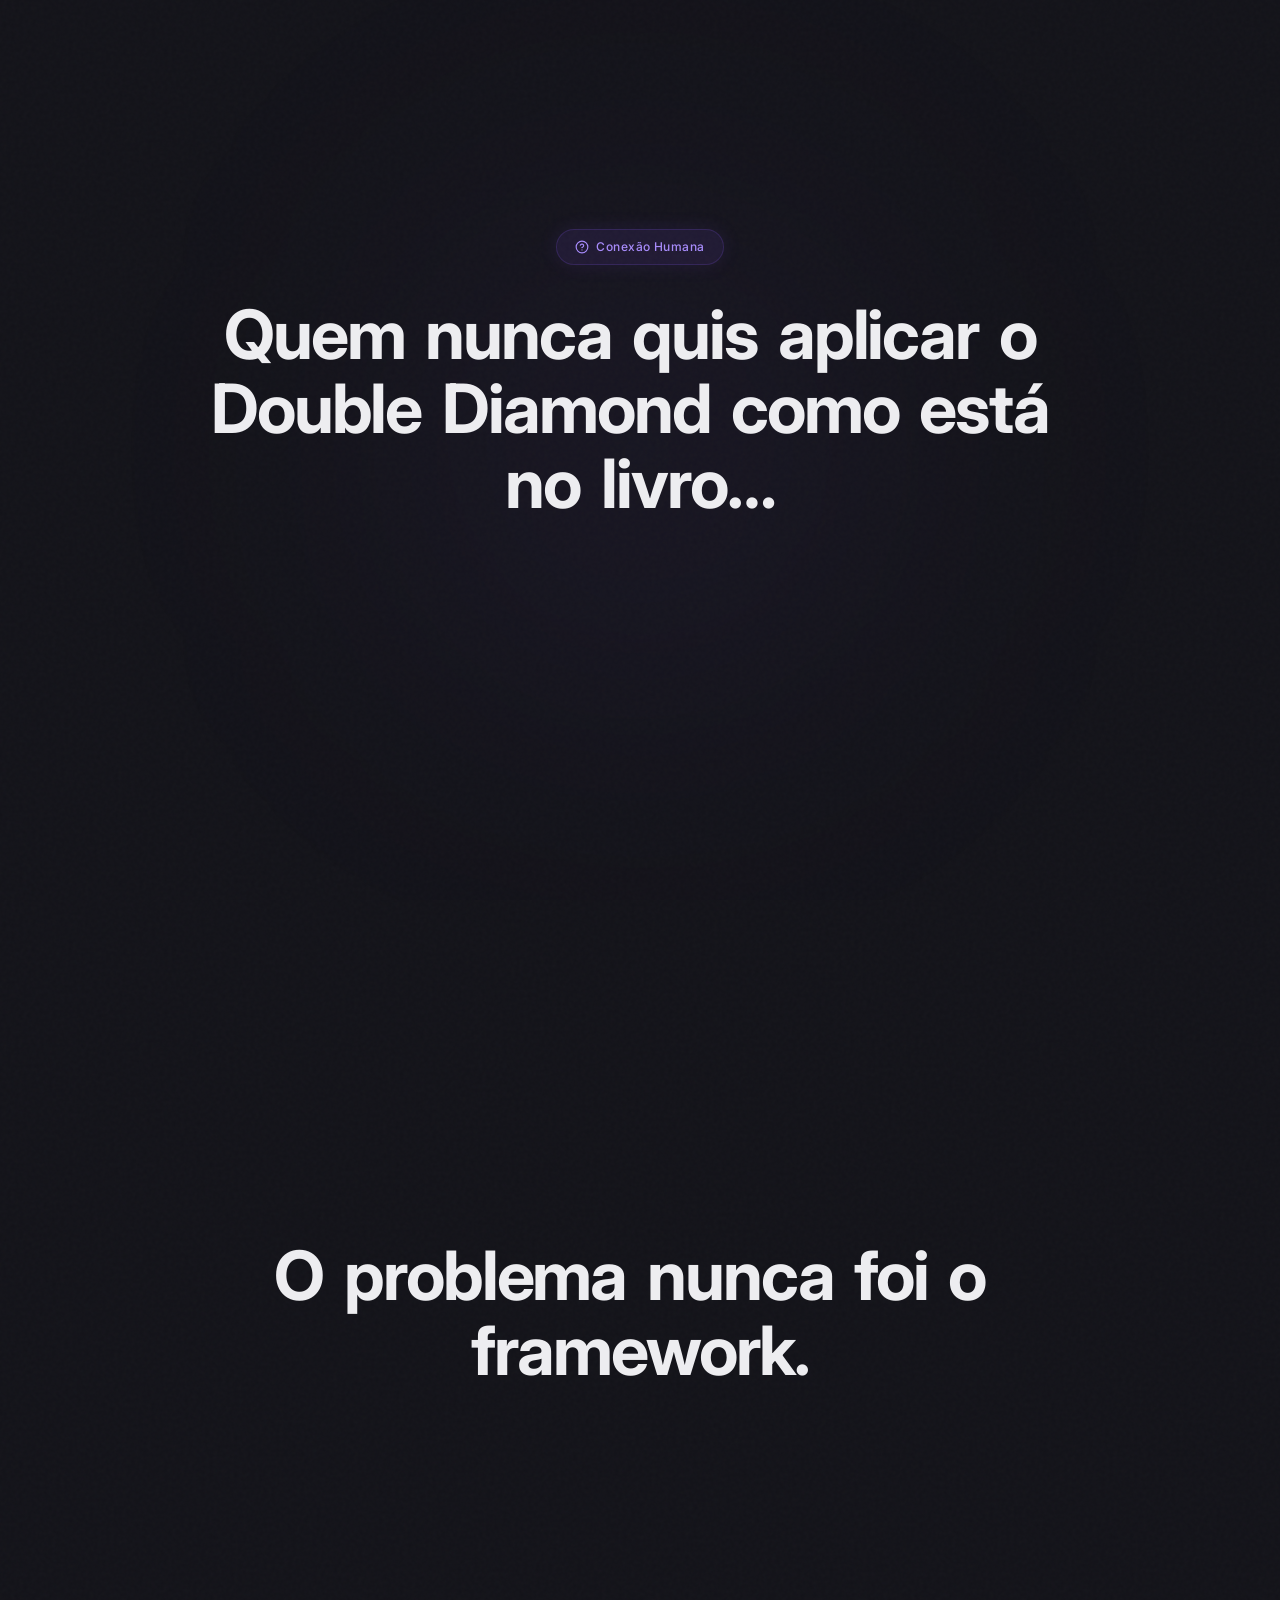
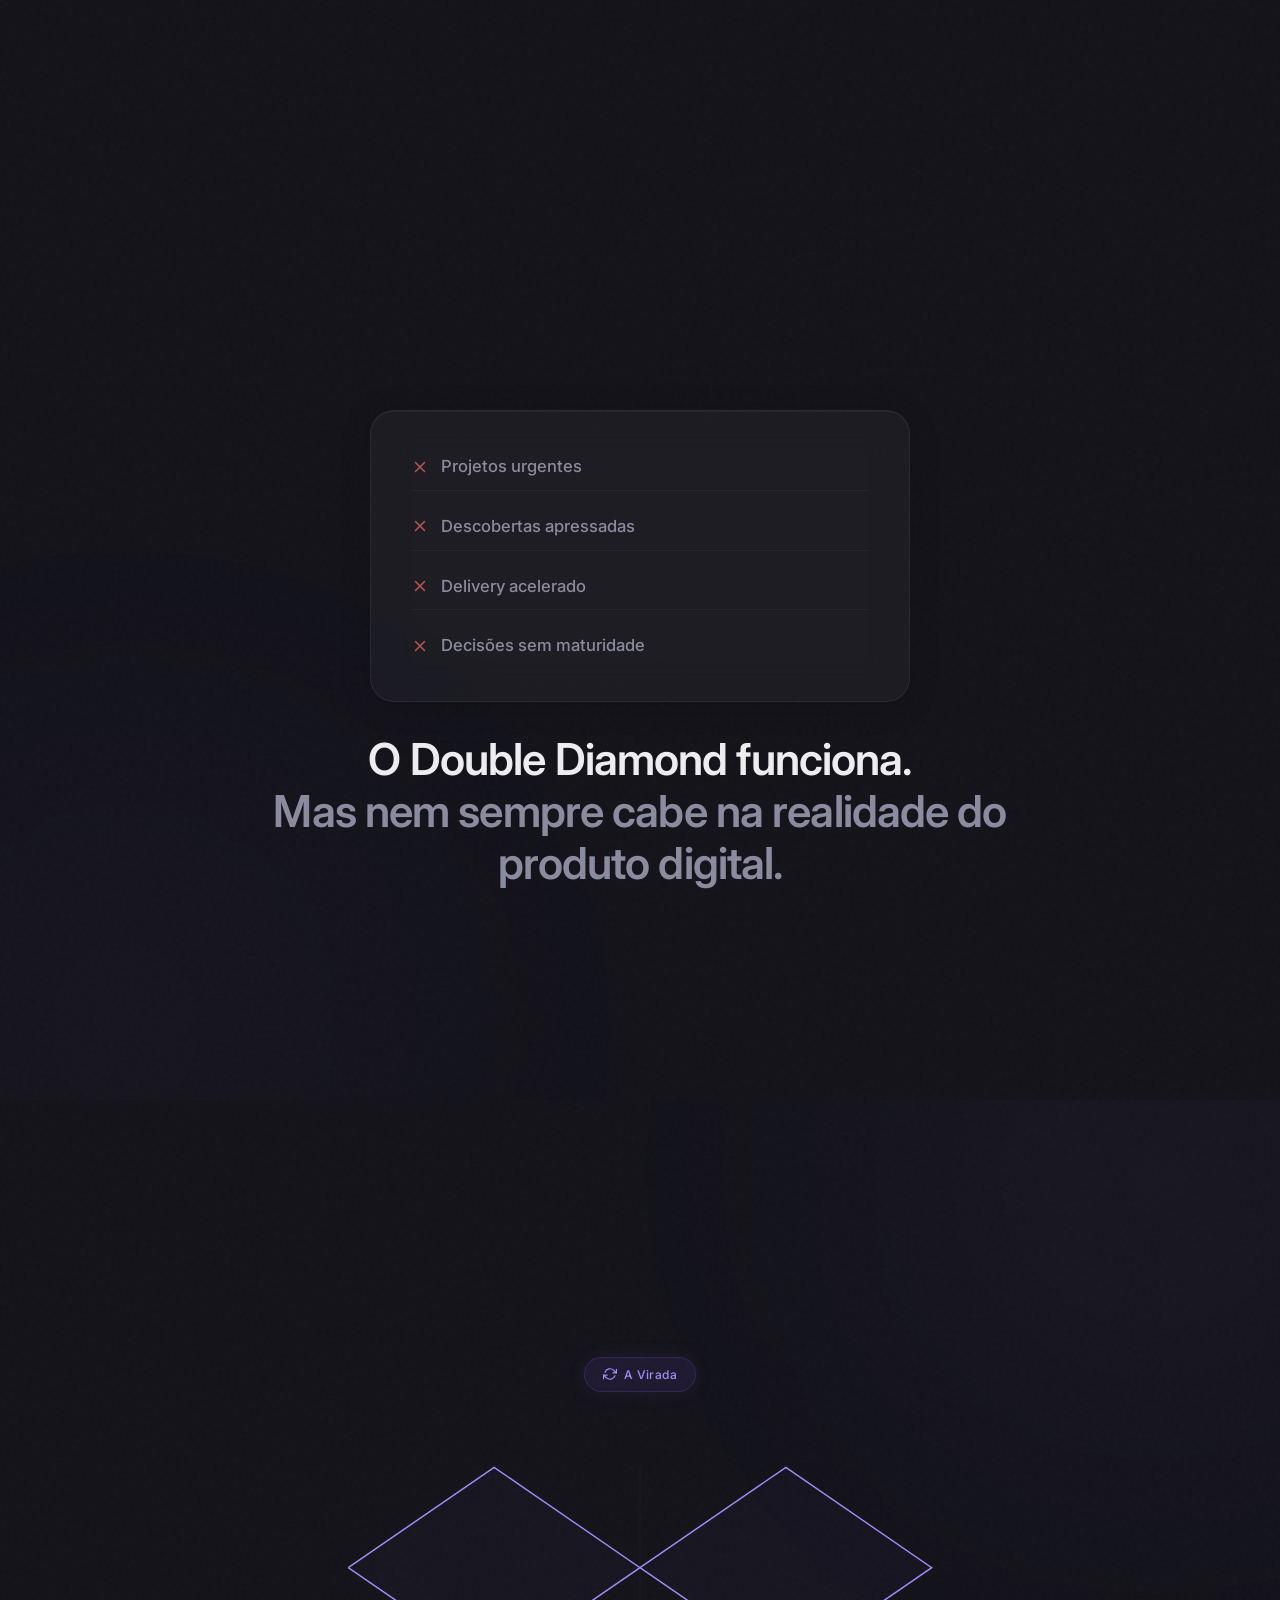
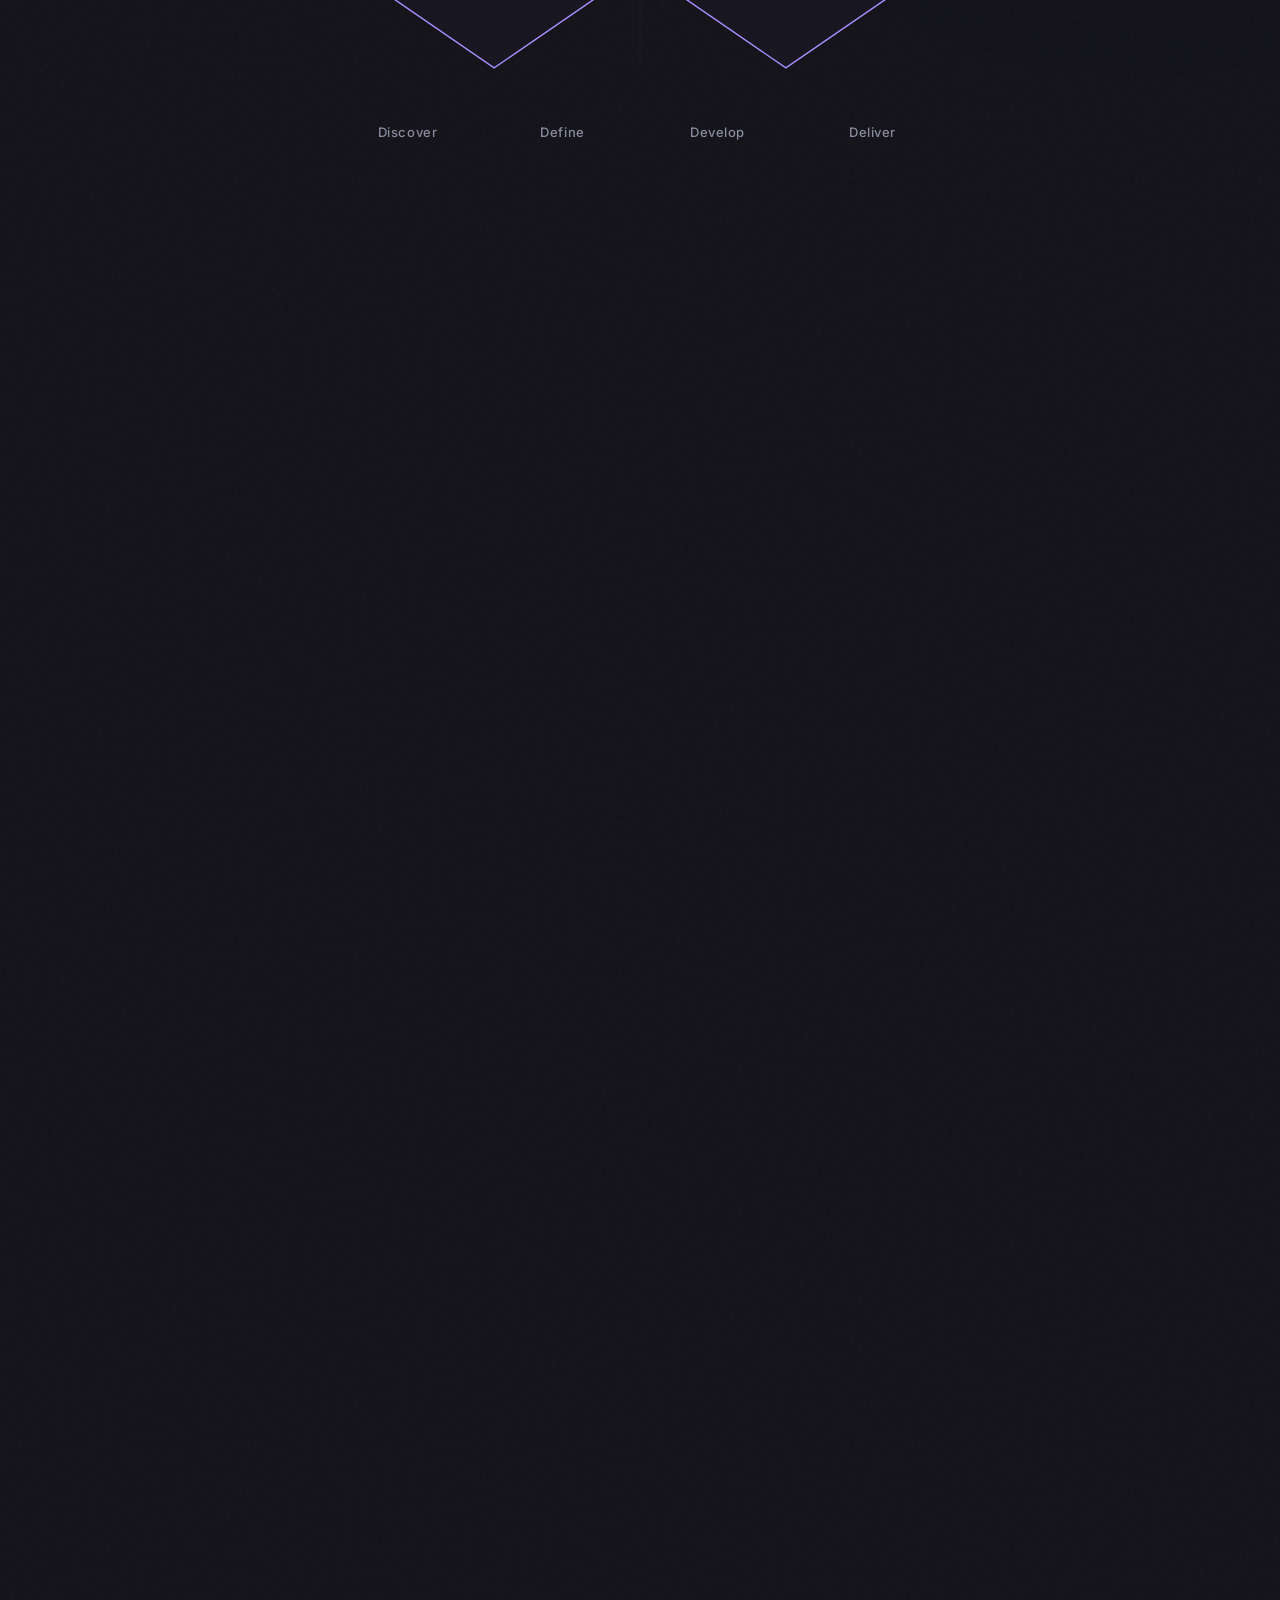
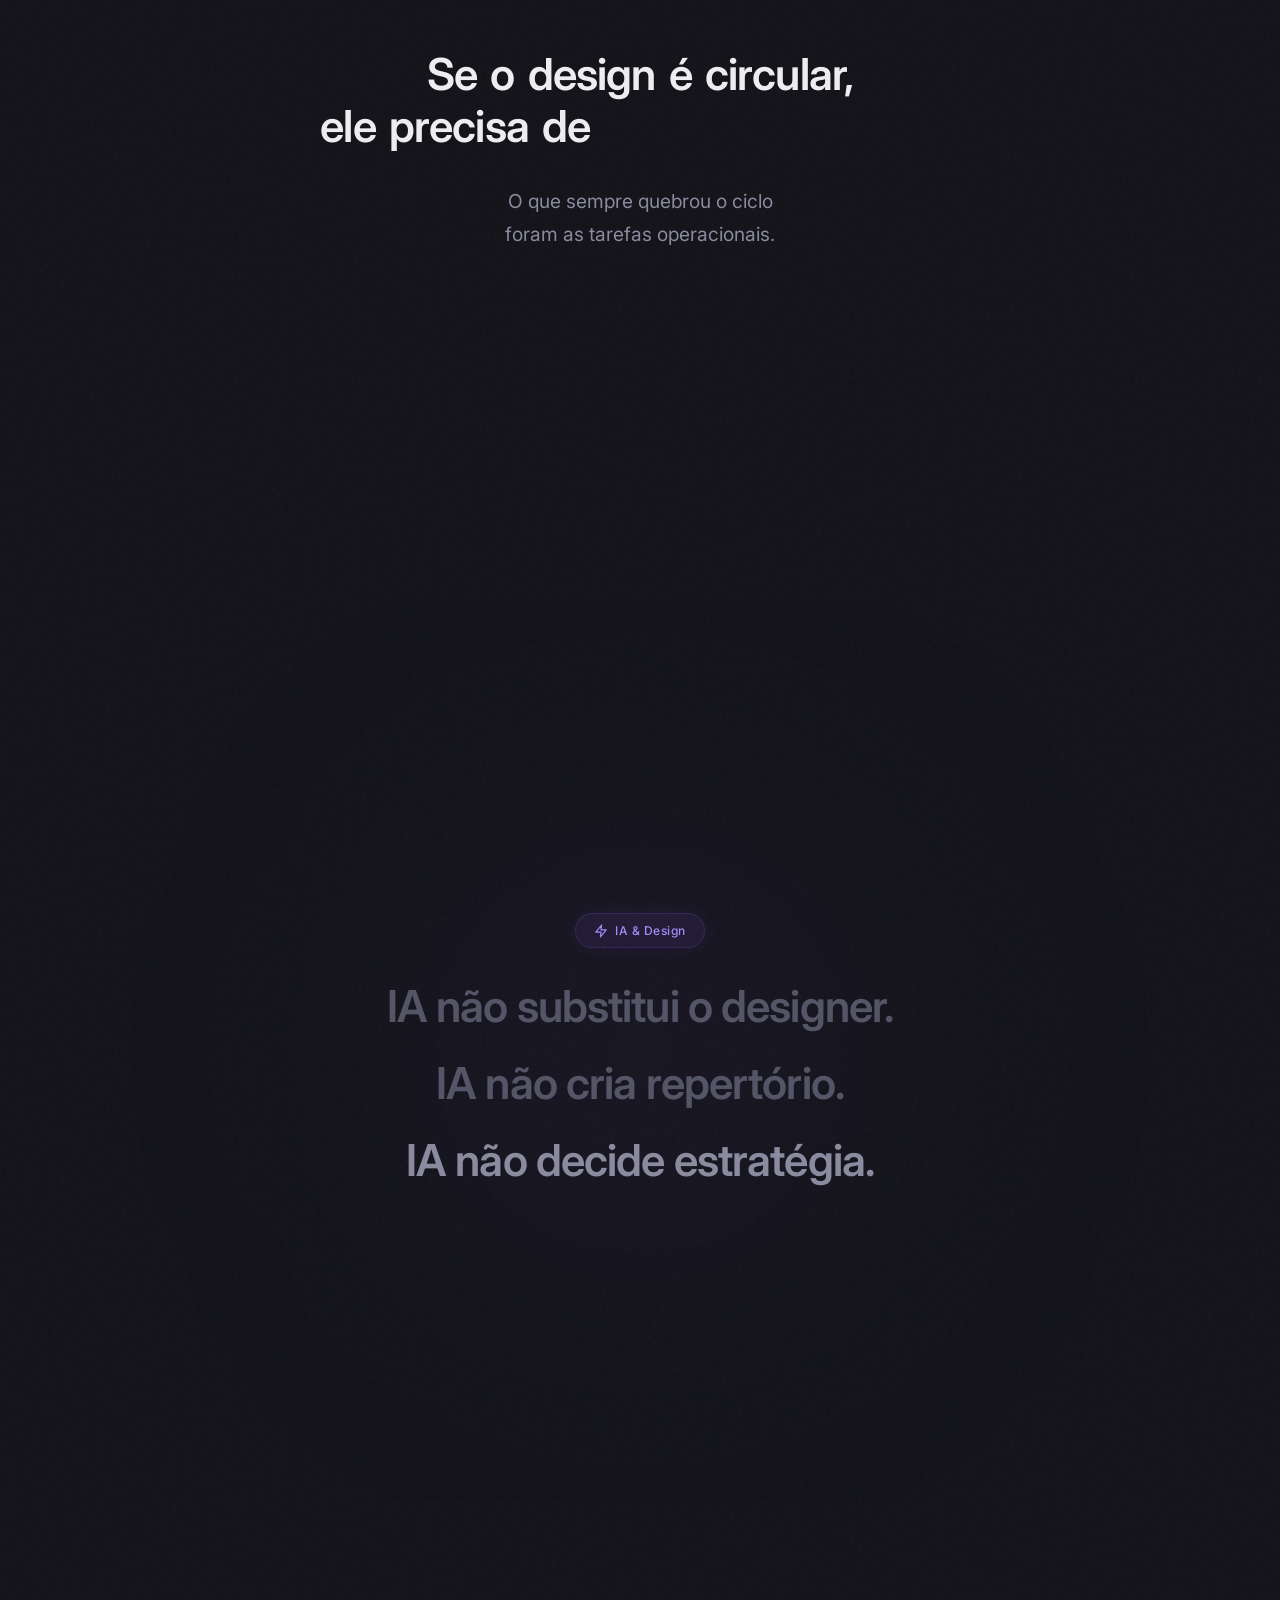
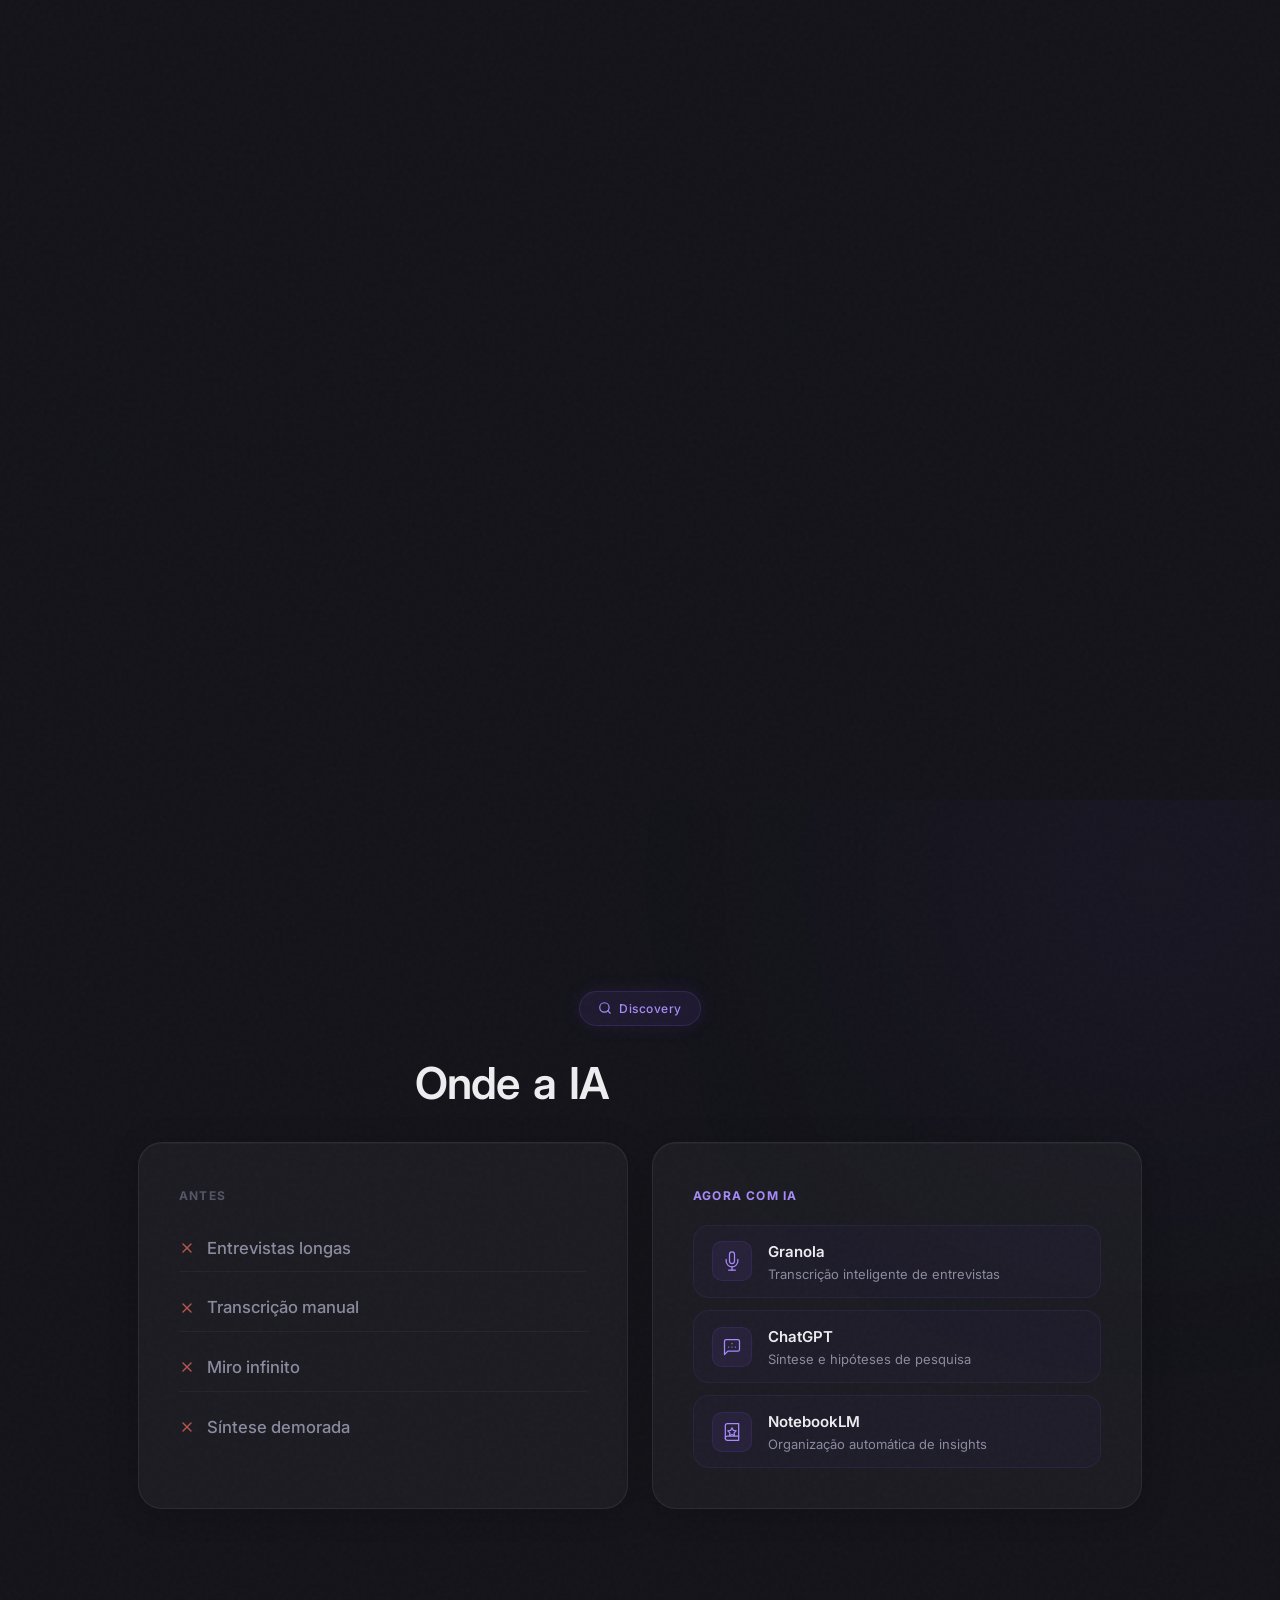
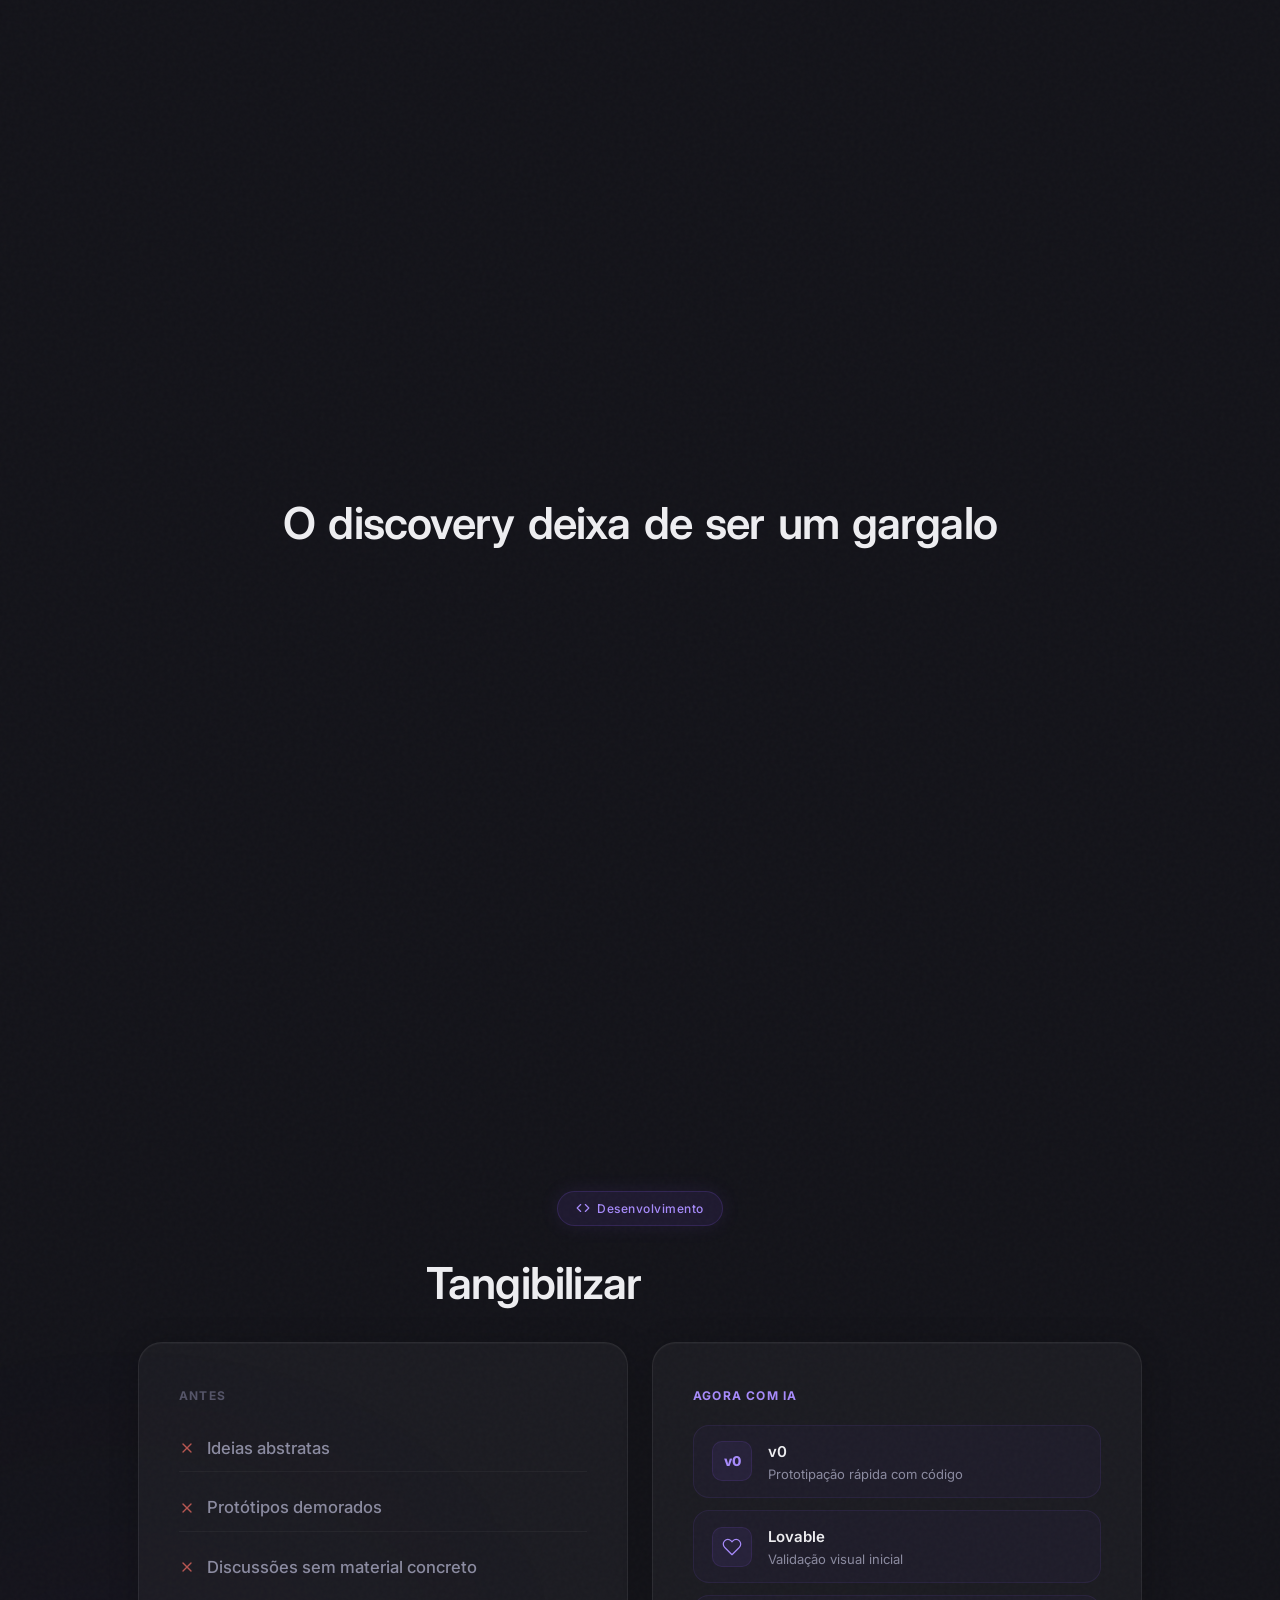
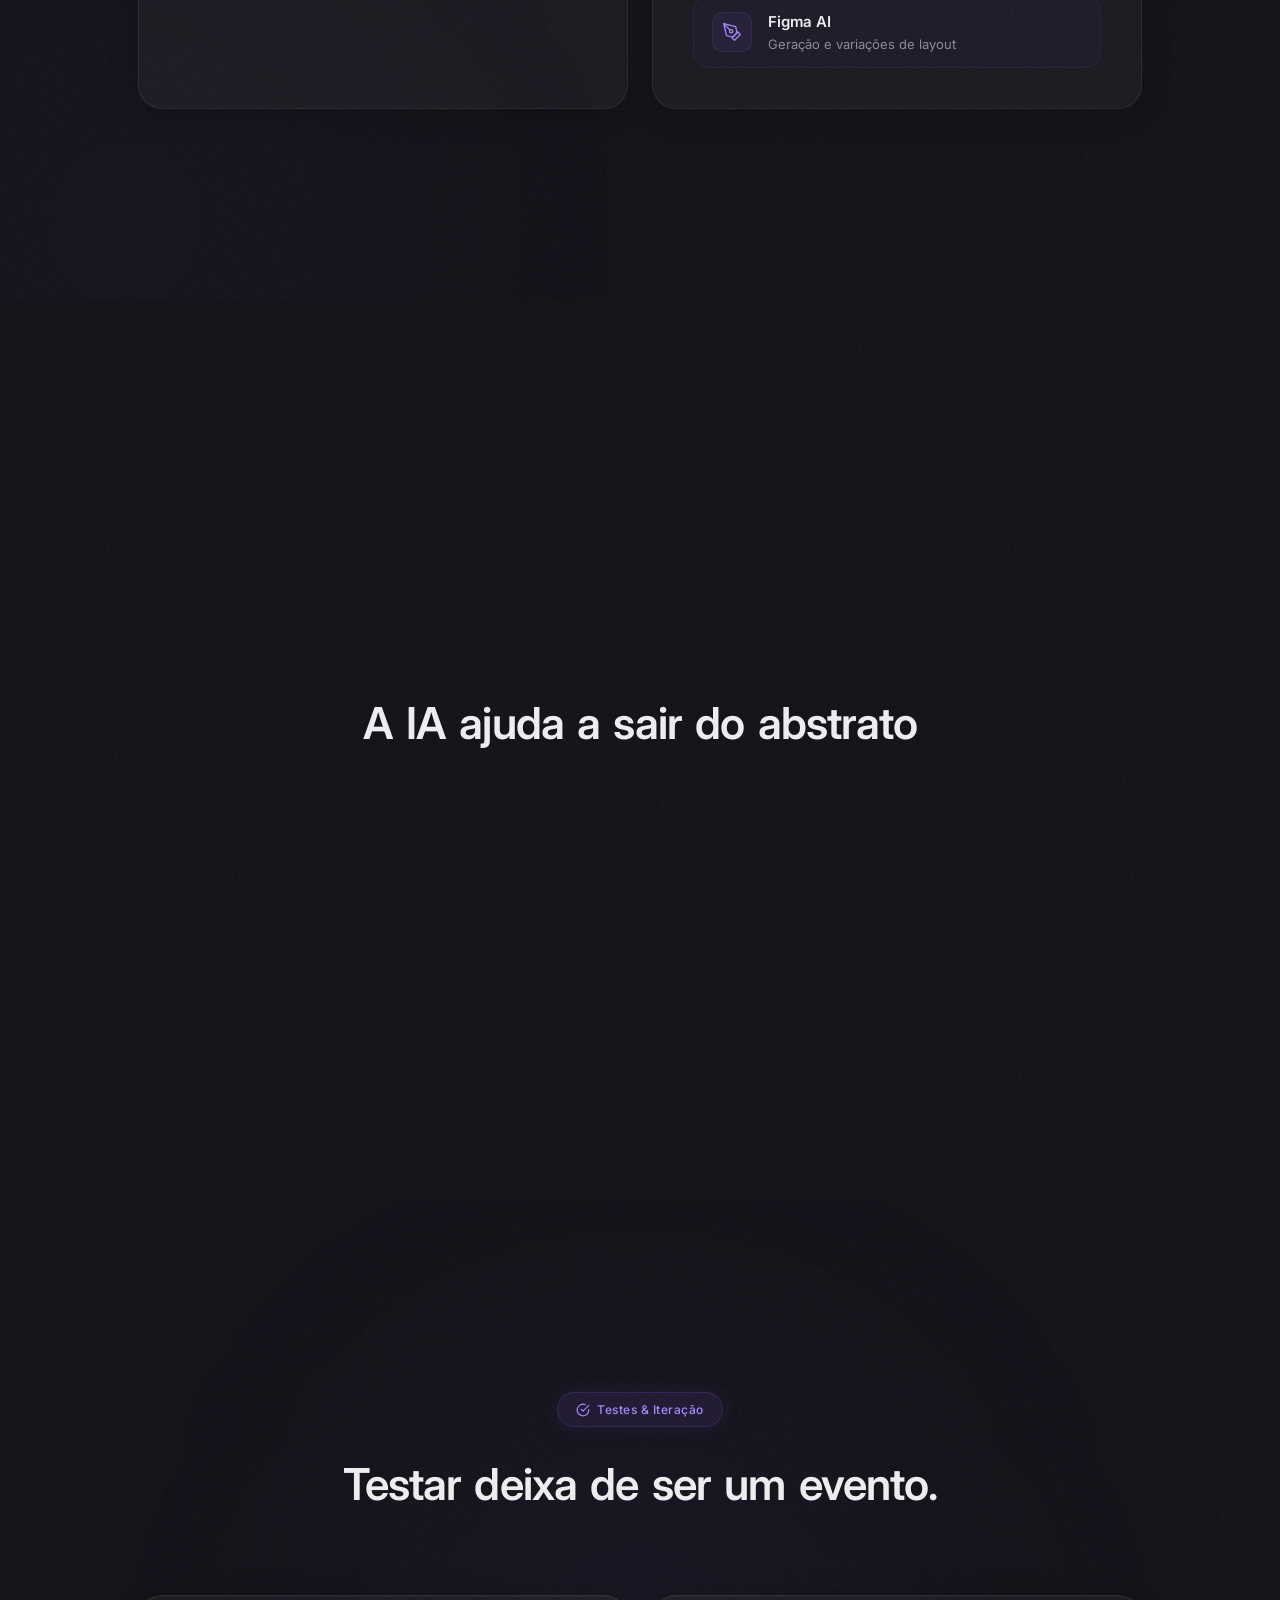
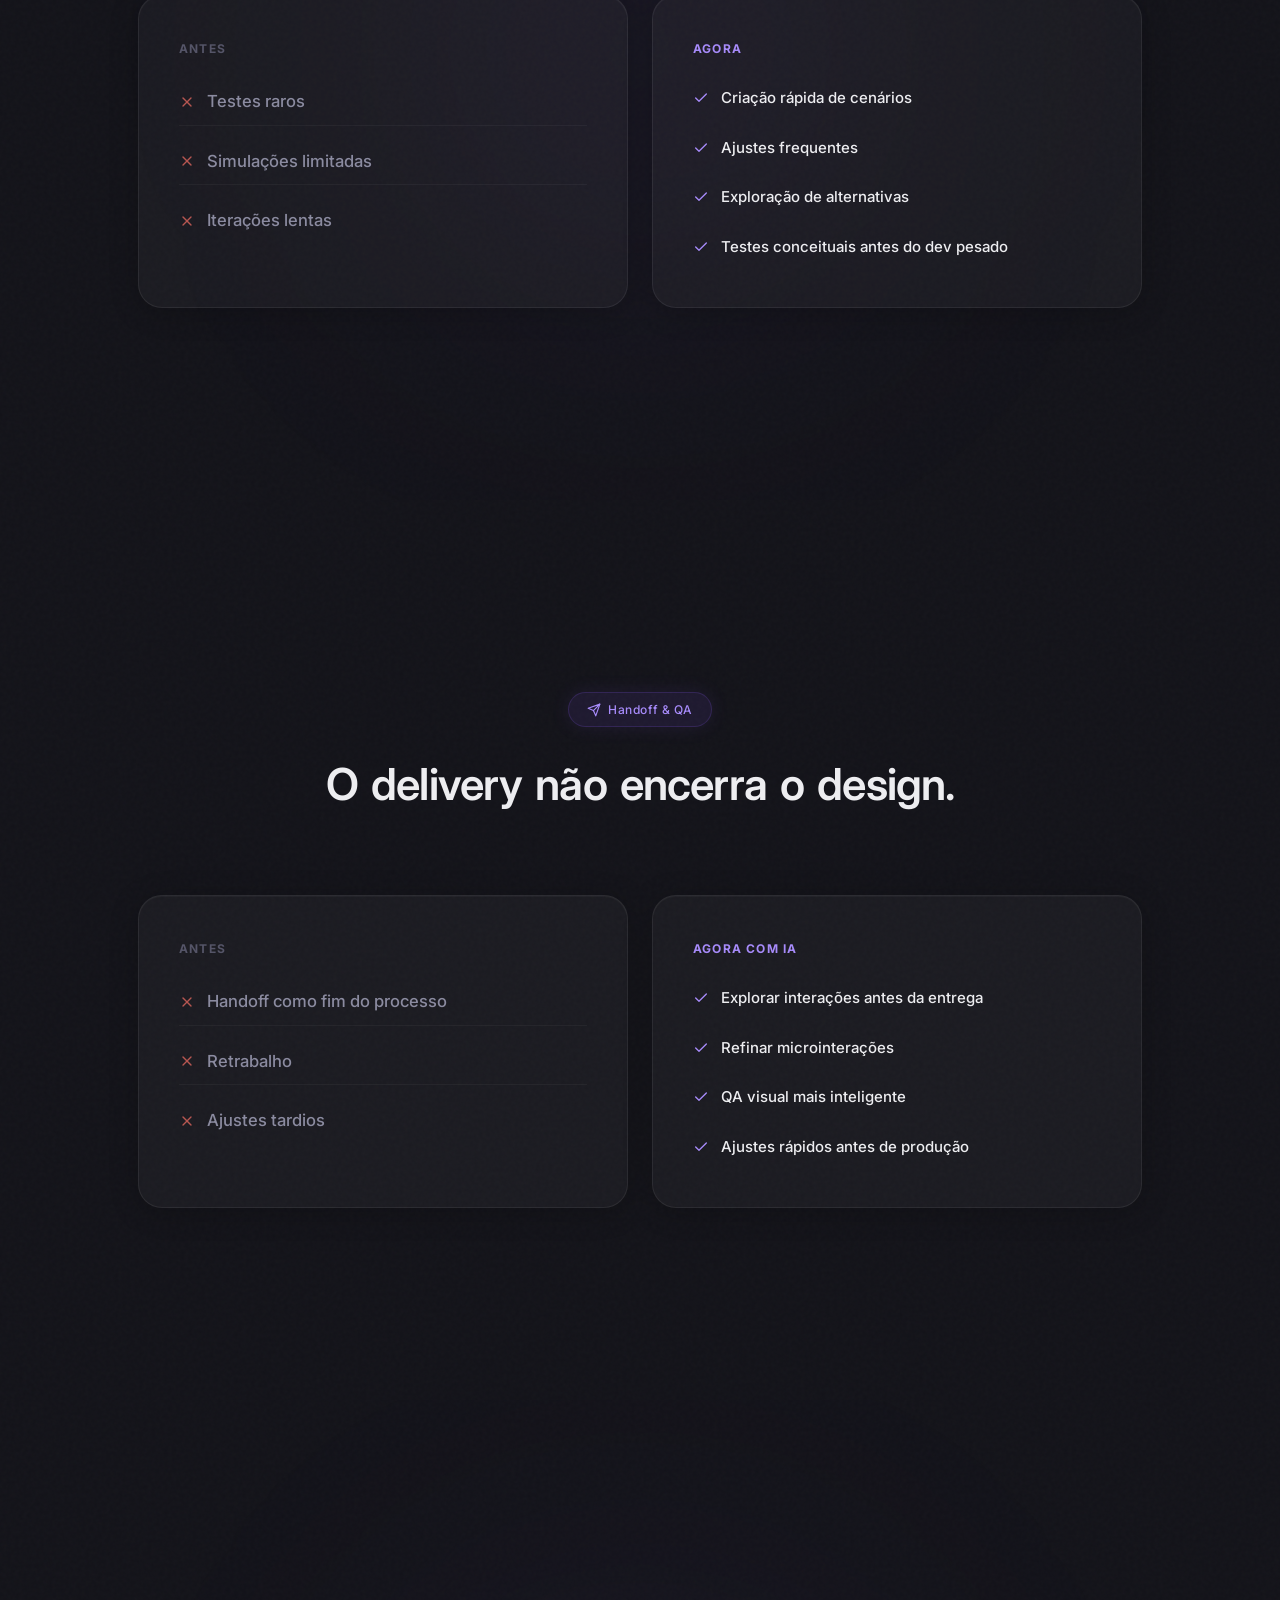
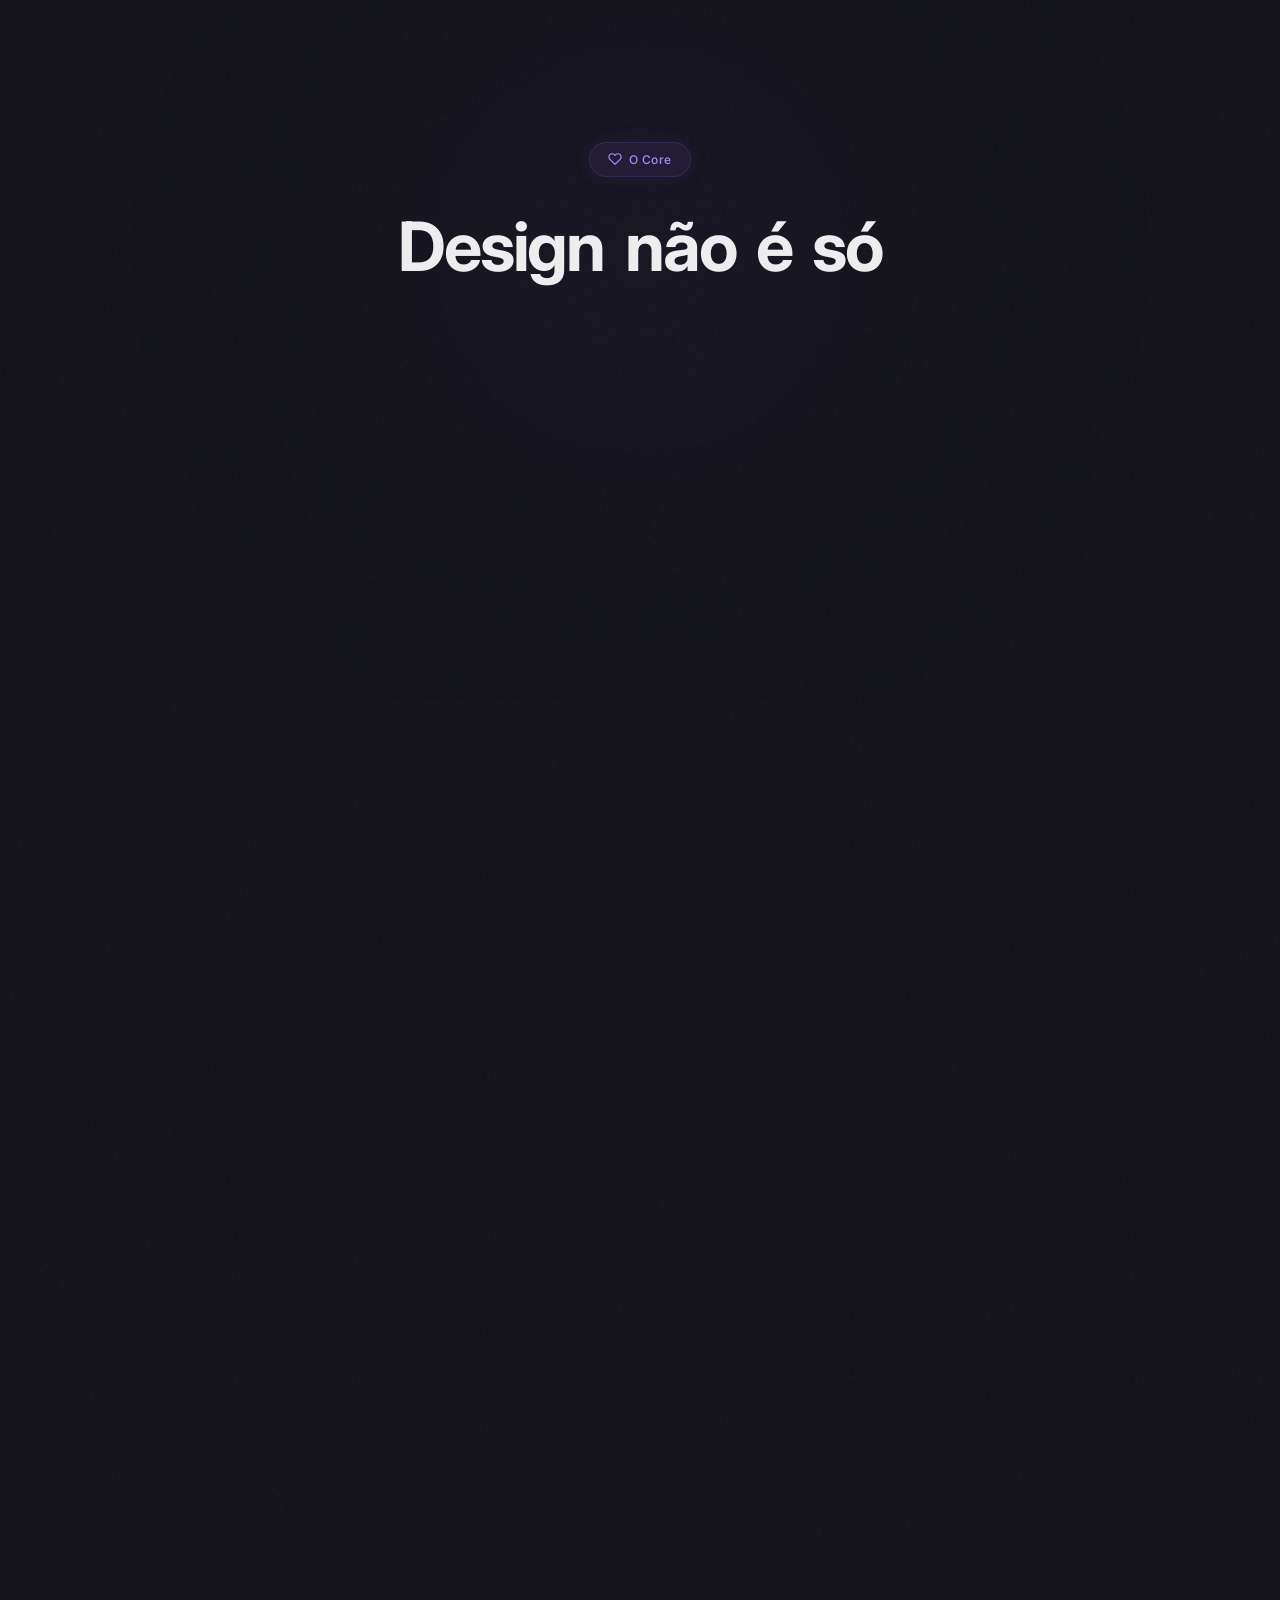
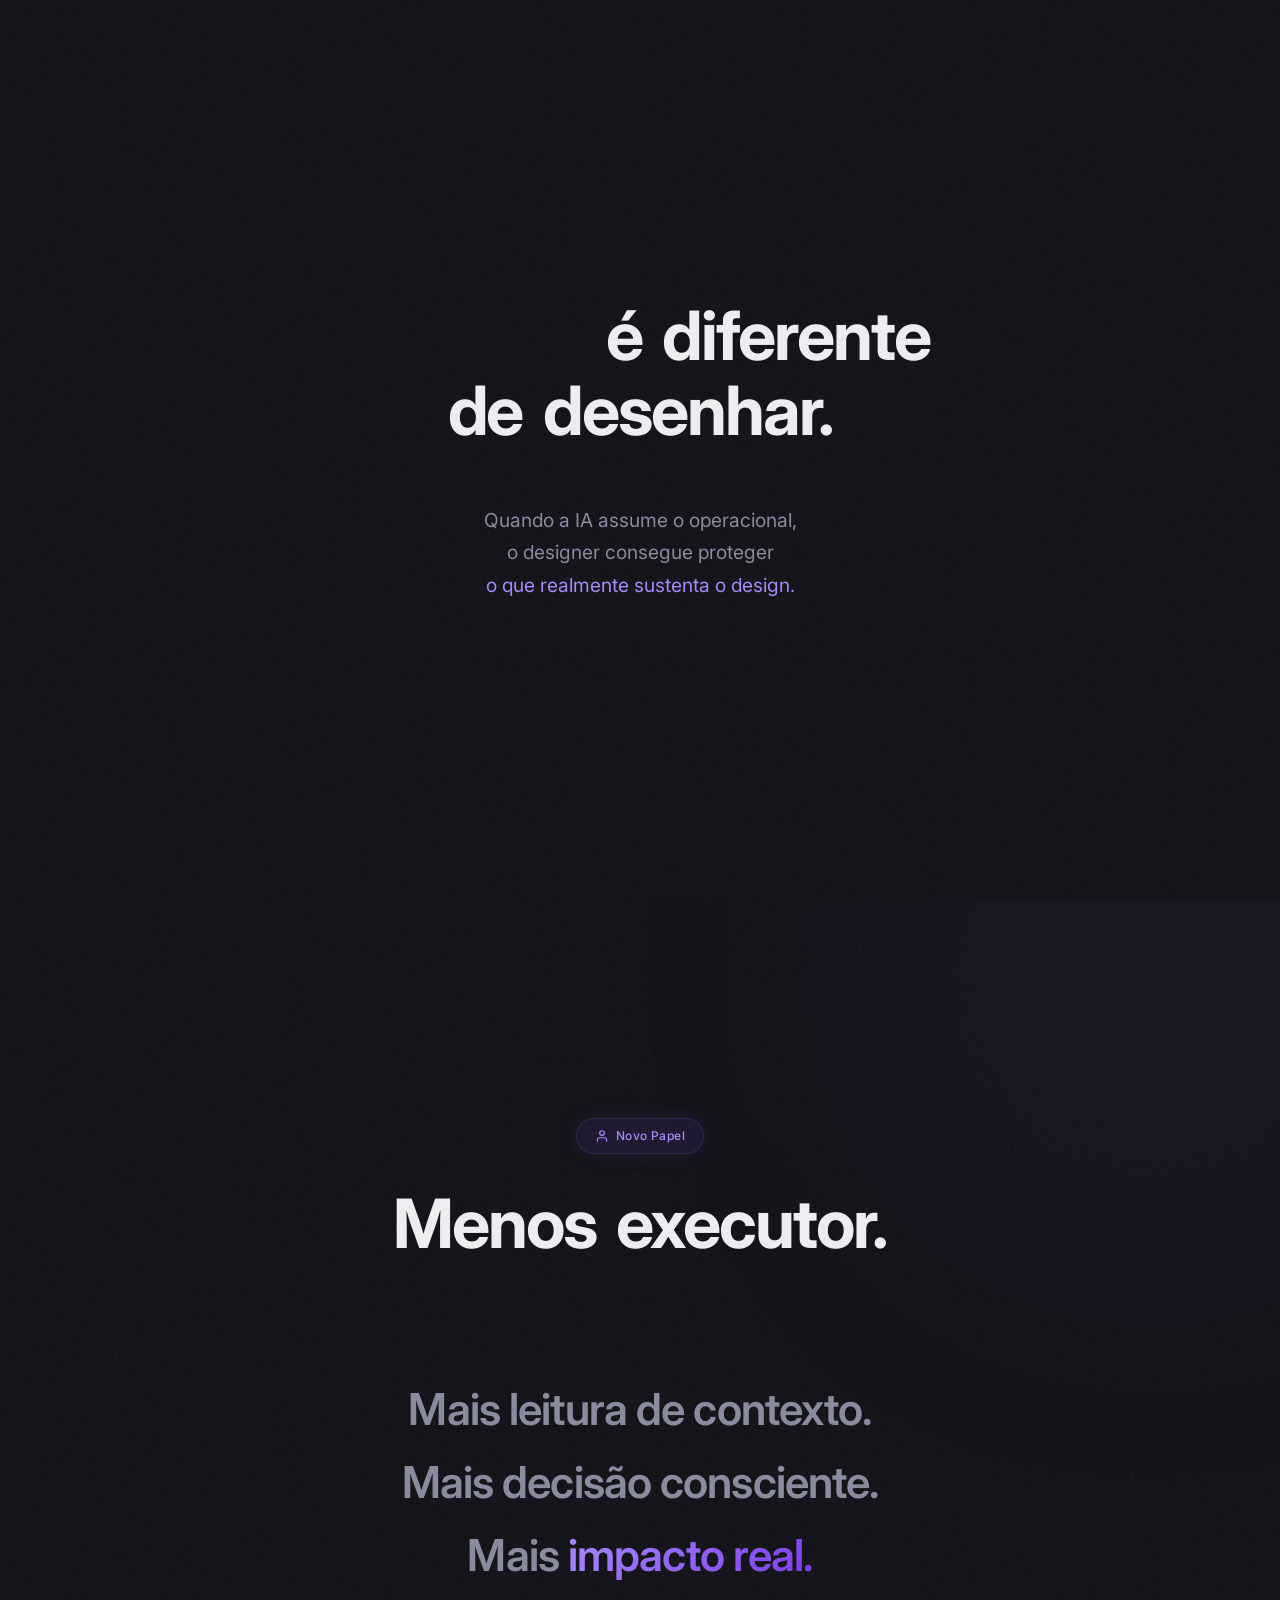
==== commit 7f218e54: "Redesign: visual de apresentação com slides full-screen Transforma a apresentação de scroll contínuo" ====
--- a/index.html
+++ b/index.html
@@ -6,461 +6,624 @@
   <title>IA &amp; Design — O Novo Ciclo do Processo Criativo</title>
   <link rel="preconnect" href="https://fonts.googleapis.com" />
   <link rel="preconnect" href="https://fonts.gstatic.com" crossorigin />
-  <link href="https://fonts.googleapis.com/css2?family=Inter:wght@300;400;500;600;700;800;900&display=swap" rel="stylesheet" />
+  <link href="https://fonts.googleapis.com/css2?family=Inter:wght@300;400;500;600;700&display=swap" rel="stylesheet" />
   <link rel="stylesheet" href="styles.css" />
 </head>
 <body>
 
-  <!-- Floating ambient shapes -->
-  <div class="ambient" aria-hidden="true">
-    <div class="ambient__shape ambient__shape--1"></div>
-    <div class="ambient__shape ambient__shape--2"></div>
-    <div class="ambient__shape ambient__shape--3"></div>
-    <div class="ambient__shape ambient__shape--4"></div>
-    <div class="ambient__shape ambient__shape--5"></div>
+  <!-- Progress Bar -->
+  <div class="progress" aria-hidden="true">
+    <div class="progress__fill"></div>
   </div>
 
-  <!-- Scroll Progress -->
-  <div class="scroll-progress" aria-hidden="true">
-    <div class="scroll-progress__fill"></div>
+  <!-- Side Navigation -->
+  <nav class="side-nav" aria-label="Seções">
+    <div class="side-nav__track">
+      <button class="side-nav__item side-nav__item--active" data-nav="abertura">
+        <span class="side-nav__dot"></span>
+        <span class="side-nav__label">Abertura</span>
+      </button>
+      <button class="side-nav__item" data-nav="virada">
+        <span class="side-nav__dot"></span>
+        <span class="side-nav__label">A Virada</span>
+      </button>
+      <button class="side-nav__item" data-nav="ia-design">
+        <span class="side-nav__dot"></span>
+        <span class="side-nav__label">IA &amp; Design</span>
+      </button>
+      <button class="side-nav__item" data-nav="discovery">
+        <span class="side-nav__dot"></span>
+        <span class="side-nav__label">Discovery</span>
+      </button>
+      <button class="side-nav__item" data-nav="desenvolvimento">
+        <span class="side-nav__dot"></span>
+        <span class="side-nav__label">Desenvolvimento</span>
+      </button>
+      <button class="side-nav__item" data-nav="testes">
+        <span class="side-nav__dot"></span>
+        <span class="side-nav__label">Testes</span>
+      </button>
+      <button class="side-nav__item" data-nav="handoff">
+        <span class="side-nav__dot"></span>
+        <span class="side-nav__label">Handoff</span>
+      </button>
+      <button class="side-nav__item" data-nav="core">
+        <span class="side-nav__dot"></span>
+        <span class="side-nav__label">Core</span>
+      </button>
+      <button class="side-nav__item" data-nav="novo-papel">
+        <span class="side-nav__dot"></span>
+        <span class="side-nav__label">Novo Papel</span>
+      </button>
+      <button class="side-nav__item" data-nav="fechamento">
+        <span class="side-nav__dot"></span>
+        <span class="side-nav__label">Fechamento</span>
+      </button>
+    </div>
+  </nav>
+
+  <!-- Slide Counter -->
+  <div class="slide-counter" aria-hidden="true">
+    <span class="slide-counter__current">01</span>
+    <span class="slide-counter__sep"> / </span>
+    <span class="slide-counter__total">20</span>
   </div>
 
-  <!-- Chapter Side Navigation -->
-  <nav class="chapter-nav" aria-label="Capítulos">
-    <button class="chapter-dot chapter-dot--active" data-target="abertura">
-      <span class="chapter-dot__pip"></span>
-      <span class="chapter-dot__label">Abertura</span>
-    </button>
-    <button class="chapter-dot" data-target="problema">
-      <span class="chapter-dot__pip"></span>
-      <span class="chapter-dot__label">Problema</span>
-    </button>
-    <button class="chapter-dot" data-target="ciclo">
-      <span class="chapter-dot__pip"></span>
-      <span class="chapter-dot__label">O Ciclo</span>
-    </button>
-    <button class="chapter-dot" data-target="ia-design">
-      <span class="chapter-dot__pip"></span>
-      <span class="chapter-dot__label">IA &amp; Design</span>
-    </button>
-    <button class="chapter-dot" data-target="discovery">
-      <span class="chapter-dot__pip"></span>
-      <span class="chapter-dot__label">Discovery</span>
-    </button>
-    <button class="chapter-dot" data-target="desenvolvimento">
-      <span class="chapter-dot__pip"></span>
-      <span class="chapter-dot__label">Desenvolvimento</span>
-    </button>
-    <button class="chapter-dot" data-target="testes">
-      <span class="chapter-dot__pip"></span>
-      <span class="chapter-dot__label">Testes</span>
-    </button>
-    <button class="chapter-dot" data-target="estrategia">
-      <span class="chapter-dot__pip"></span>
-      <span class="chapter-dot__label">Estratégia</span>
-    </button>
-    <button class="chapter-dot" data-target="novo-papel">
-      <span class="chapter-dot__pip"></span>
-      <span class="chapter-dot__label">Novo Papel</span>
-    </button>
-    <button class="chapter-dot" data-target="fechamento">
-      <span class="chapter-dot__pip"></span>
-      <span class="chapter-dot__label">Fechamento</span>
-    </button>
-  </nav>
-
-
-  <!-- ====== 1. ABERTURA ====== -->
-  <section class="chapter chapter--dark" id="abertura" data-chapter="1">
-    <div class="slide slide--hero">
-      <div class="container">
-        <h1 class="hero" data-animate="split-words">
-          <span class="emoji-hero">💎</span>
-          Quem nunca quis aplicar o Double Diamond como está no livro…
-          <br /><span class="text-gradient">…mas precisou adaptar tudo na prática?</span>
-        </h1>
-      </div>
-    </div>
-  </section>
-
-
-  <!-- ====== 2. PROBLEMA ====== -->
-  <section class="chapter chapter--dark" id="problema" data-chapter="2">
-
-    <div class="slide slide--statement">
-      <div class="container">
-        <p class="statement" data-animate="split-words">
-          O problema nunca foi o framework.<br />
-          <span class="text-gradient">Foi o tempo.</span>
+  <!-- Keyboard Hint -->
+  <div class="key-hint" aria-hidden="true">
+    <span class="key-hint__key">&uarr;</span>
+    <span class="key-hint__key">&darr;</span>
+    <span>navegar</span>
+  </div>
+
+
+  <!-- ====== SLIDE 1 — Abertura: Pergunta ====== -->
+  <section class="slide" data-chapter="abertura" data-slide="1">
+    <div class="slide__glow slide__glow--center"></div>
+    <div class="slide__inner">
+      <span class="badge" data-animate="fade-up">
+        <svg width="14" height="14" viewBox="0 0 24 24" fill="none" stroke="currentColor" stroke-width="2" stroke-linecap="round" stroke-linejoin="round"><circle cx="12" cy="12" r="10"/><path d="M9.09 9a3 3 0 0 1 5.83 1c0 2-3 3-3 3"/><line x1="12" y1="17" x2="12.01" y2="17"/></svg>
+        Conexão Humana
+      </span>
+      <h1 class="title" data-animate="words">
+        Quem nunca quis aplicar o Double Diamond como está no livro…
+        <br /><span class="gradient">mas precisou adaptar tudo na prática?</span>
+      </h1>
+    </div>
+  </section>
+
+
+  <!-- ====== SLIDE 2 — Abertura: Problema ====== -->
+  <section class="slide" data-chapter="abertura" data-slide="2">
+    <div class="slide__inner">
+      <h1 class="title" data-animate="words">
+        O problema nunca foi o framework.<br />
+        <span class="gradient">Foi o tempo.</span>
+      </h1>
+    </div>
+  </section>
+
+
+  <!-- ====== SLIDE 3 — Abertura: Dores ====== -->
+  <section class="slide" data-chapter="abertura" data-slide="3">
+    <div class="slide__glow slide__glow--bottom-left"></div>
+    <div class="slide__inner">
+      <div class="glass glass--narrow" data-animate="scale-up">
+        <div class="pain-list" data-stagger>
+          <div class="pain-item">
+            <svg width="18" height="18" viewBox="0 0 24 24" fill="none" stroke="currentColor" stroke-width="2" stroke-linecap="round" stroke-linejoin="round"><line x1="18" y1="6" x2="6" y2="18"/><line x1="6" y1="6" x2="18" y2="18"/></svg>
+            <span>Projetos urgentes</span>
+          </div>
+          <div class="pain-item">
+            <svg width="18" height="18" viewBox="0 0 24 24" fill="none" stroke="currentColor" stroke-width="2" stroke-linecap="round" stroke-linejoin="round"><line x1="18" y1="6" x2="6" y2="18"/><line x1="6" y1="6" x2="18" y2="18"/></svg>
+            <span>Descobertas apressadas</span>
+          </div>
+          <div class="pain-item">
+            <svg width="18" height="18" viewBox="0 0 24 24" fill="none" stroke="currentColor" stroke-width="2" stroke-linecap="round" stroke-linejoin="round"><line x1="18" y1="6" x2="6" y2="18"/><line x1="6" y1="6" x2="18" y2="18"/></svg>
+            <span>Delivery acelerado</span>
+          </div>
+          <div class="pain-item">
+            <svg width="18" height="18" viewBox="0 0 24 24" fill="none" stroke="currentColor" stroke-width="2" stroke-linecap="round" stroke-linejoin="round"><line x1="18" y1="6" x2="6" y2="18"/><line x1="6" y1="6" x2="18" y2="18"/></svg>
+            <span>Decisões sem maturidade</span>
+          </div>
+        </div>
+      </div>
+      <p class="subtitle" data-animate="blur-in">
+        O Double Diamond funciona.<br />
+        <span class="muted">Mas nem sempre cabe na realidade do produto digital.</span>
+      </p>
+    </div>
+  </section>
+
+
+  <!-- ====== SLIDE 4 — A Virada: Double Diamond ====== -->
+  <section class="slide" data-chapter="virada" data-slide="4">
+    <div class="slide__glow slide__glow--top-right"></div>
+    <div class="slide__inner">
+      <span class="badge" data-animate="fade-up">
+        <svg width="14" height="14" viewBox="0 0 24 24" fill="none" stroke="currentColor" stroke-width="2" stroke-linecap="round" stroke-linejoin="round"><polyline points="23 4 23 10 17 10"/><polyline points="1 20 1 14 7 14"/><path d="M3.51 9a9 9 0 0 1 14.85-3.36L23 10M1 14l4.64 4.36A9 9 0 0 0 20.49 15"/></svg>
+        A Virada
+      </span>
+      <div class="diamond-visual" data-animate="fade-up">
+        <svg class="diamond-svg" viewBox="0 0 680 280" fill="none">
+          <path class="diamond-path diamond-path--1" d="M 20 140 L 180 30 L 340 140 L 180 250 Z"/>
+          <path class="diamond-path diamond-path--2" d="M 340 140 L 500 30 L 660 140 L 500 250 Z"/>
+          <line class="diamond-divider" x1="340" y1="30" x2="340" y2="250"/>
+        </svg>
+        <div class="diamond-labels" data-stagger>
+          <span>Discover</span>
+          <span>Define</span>
+          <span>Develop</span>
+          <span>Deliver</span>
+        </div>
+      </div>
+    </div>
+  </section>
+
+
+  <!-- ====== SLIDE 5 — A Virada: Design é Circular ====== -->
+  <section class="slide" data-chapter="virada" data-slide="5">
+    <div class="slide__inner">
+      <p class="subtitle" data-animate="words">
+        O design real nunca foi linear.<br />
+        <span class="gradient">Ele sempre foi circular.</span>
+      </p>
+      <div class="orbit-container" data-animate="scale-up">
+        <div class="orbit-ring">
+          <span class="orbit-tag" style="--angle: 0deg">Descobrir</span>
+          <span class="orbit-tag" style="--angle: 72deg">Testar</span>
+          <span class="orbit-tag" style="--angle: 144deg">Ajustar</span>
+          <span class="orbit-tag" style="--angle: 216deg">Aprender</span>
+          <span class="orbit-tag" style="--angle: 288deg">Refinar</span>
+        </div>
+        <div class="orbit-center">
+          <div class="orbit-center__ring"></div>
+          <div class="orbit-center__icon">
+            <svg width="28" height="28" viewBox="0 0 24 24" fill="none" stroke="currentColor" stroke-width="1.5" stroke-linecap="round" stroke-linejoin="round"><polyline points="23 4 23 10 17 10"/><polyline points="1 20 1 14 7 14"/><path d="M3.51 9a9 9 0 0 1 14.85-3.36L23 10M1 14l4.64 4.36A9 9 0 0 0 20.49 15"/></svg>
+          </div>
+        </div>
+      </div>
+    </div>
+  </section>
+
+
+  <!-- ====== SLIDE 6 — A Virada: Energia ====== -->
+  <section class="slide" data-chapter="virada" data-slide="6">
+    <div class="slide__inner">
+      <p class="subtitle" data-animate="words">
+        Se o design é circular,<br />ele precisa de <span class="gradient">energia constante.</span>
+      </p>
+      <p class="body-text" data-animate="blur-in">
+        O que sempre quebrou o ciclo<br />foram as tarefas operacionais.
+      </p>
+    </div>
+  </section>
+
+
+  <!-- ====== SLIDE 7 — IA & Design: Negações ====== -->
+  <section class="slide" data-chapter="ia-design" data-slide="7">
+    <div class="slide__glow slide__glow--center"></div>
+    <div class="slide__inner">
+      <span class="badge" data-animate="fade-up">
+        <svg width="14" height="14" viewBox="0 0 24 24" fill="none" stroke="currentColor" stroke-width="2" stroke-linecap="round" stroke-linejoin="round"><path d="M13 2L3 14h9l-1 8 10-12h-9l1-8z"/></svg>
+        IA &amp; Design
+      </span>
+      <div class="negation-list" data-stagger>
+        <p class="negation-item">IA não substitui o designer.</p>
+        <p class="negation-item">IA não cria repertório.</p>
+        <p class="negation-item">IA não decide estratégia.</p>
+      </div>
+    </div>
+  </section>
+
+
+  <!-- ====== SLIDE 8 — IA & Design: Fricção + Tempo ====== -->
+  <section class="slide" data-chapter="ia-design" data-slide="8">
+    <div class="slide__inner">
+      <h1 class="title" data-animate="words">
+        <span class="gradient">IA remove fricção.</span>
+      </h1>
+      <p class="subtitle" data-animate="blur-in" style="margin-top: 1rem;">
+        Ela devolve tempo<br />ao <span class="gradient">pensamento estratégico.</span>
+      </p>
+    </div>
+  </section>
+
+
+  <!-- ====== SLIDE 9 — Discovery ====== -->
+  <section class="slide" data-chapter="discovery" data-slide="9">
+    <div class="slide__glow slide__glow--top-right"></div>
+    <div class="slide__inner slide__inner--wide">
+      <span class="badge" data-animate="fade-up">
+        <svg width="14" height="14" viewBox="0 0 24 24" fill="none" stroke="currentColor" stroke-width="2" stroke-linecap="round" stroke-linejoin="round"><circle cx="11" cy="11" r="8"/><line x1="21" y1="21" x2="16.65" y2="16.65"/></svg>
+        Discovery
+      </span>
+      <p class="subtitle" data-animate="words">
+        Onde a IA <span class="gradient">muda o jogo</span>
+      </p>
+
+      <div class="compare-grid" data-animate="scale-up">
+        <!-- Before -->
+        <div class="glass glass--wide compare-col">
+          <span class="compare-label">Antes</span>
+          <div class="pain-list" data-stagger>
+            <div class="pain-item">
+              <svg width="16" height="16" viewBox="0 0 24 24" fill="none" stroke="currentColor" stroke-width="2" stroke-linecap="round" stroke-linejoin="round"><line x1="18" y1="6" x2="6" y2="18"/><line x1="6" y1="6" x2="18" y2="18"/></svg>
+              <span>Entrevistas longas</span>
+            </div>
+            <div class="pain-item">
+              <svg width="16" height="16" viewBox="0 0 24 24" fill="none" stroke="currentColor" stroke-width="2" stroke-linecap="round" stroke-linejoin="round"><line x1="18" y1="6" x2="6" y2="18"/><line x1="6" y1="6" x2="18" y2="18"/></svg>
+              <span>Transcrição manual</span>
+            </div>
+            <div class="pain-item">
+              <svg width="16" height="16" viewBox="0 0 24 24" fill="none" stroke="currentColor" stroke-width="2" stroke-linecap="round" stroke-linejoin="round"><line x1="18" y1="6" x2="6" y2="18"/><line x1="6" y1="6" x2="18" y2="18"/></svg>
+              <span>Miro infinito</span>
+            </div>
+            <div class="pain-item">
+              <svg width="16" height="16" viewBox="0 0 24 24" fill="none" stroke="currentColor" stroke-width="2" stroke-linecap="round" stroke-linejoin="round"><line x1="18" y1="6" x2="6" y2="18"/><line x1="6" y1="6" x2="18" y2="18"/></svg>
+              <span>Síntese demorada</span>
+            </div>
+          </div>
+        </div>
+        <!-- After -->
+        <div class="glass glass--wide compare-col">
+          <span class="compare-label compare-label--accent">Agora com IA</span>
+          <div class="tool-list" data-stagger-scale>
+            <div class="tool-card">
+              <div class="tool-card__logo">
+                <svg width="20" height="20" viewBox="0 0 24 24" fill="none" stroke="currentColor" stroke-width="1.5" stroke-linecap="round" stroke-linejoin="round"><path d="M12 1a3 3 0 0 0-3 3v8a3 3 0 0 0 6 0V4a3 3 0 0 0-3-3z"/><path d="M19 10v2a7 7 0 0 1-14 0v-2"/><line x1="12" y1="19" x2="12" y2="23"/><line x1="8" y1="23" x2="16" y2="23"/></svg>
+              </div>
+              <div class="tool-card__info">
+                <p class="tool-card__name">Granola</p>
+                <p class="tool-card__desc">Transcrição inteligente de entrevistas</p>
+              </div>
+            </div>
+            <div class="tool-card">
+              <div class="tool-card__logo">
+                <svg width="20" height="20" viewBox="0 0 24 24" fill="none" stroke="currentColor" stroke-width="1.5" stroke-linecap="round" stroke-linejoin="round"><path d="M21 15a2 2 0 0 1-2 2H7l-4 4V5a2 2 0 0 1 2-2h14a2 2 0 0 1 2 2z"/><path d="M12 8v0"/><path d="M8 12h.01"/><path d="M12 12h.01"/><path d="M16 12h.01"/></svg>
+              </div>
+              <div class="tool-card__info">
+                <p class="tool-card__name">ChatGPT</p>
+                <p class="tool-card__desc">Síntese e hipóteses de pesquisa</p>
+              </div>
+            </div>
+            <div class="tool-card">
+              <div class="tool-card__logo">
+                <svg width="20" height="20" viewBox="0 0 24 24" fill="none" stroke="currentColor" stroke-width="1.5" stroke-linecap="round" stroke-linejoin="round"><path d="M4 19.5A2.5 2.5 0 0 1 6.5 17H20"/><path d="M6.5 2H20v20H6.5A2.5 2.5 0 0 1 4 19.5v-15A2.5 2.5 0 0 1 6.5 2z"/><path d="M12 7l1.5 3 3.5.5-2.5 2.5.5 3.5L12 15l-3 1.5.5-3.5L7 10.5l3.5-.5L12 7z"/></svg>
+              </div>
+              <div class="tool-card__info">
+                <p class="tool-card__name">NotebookLM</p>
+                <p class="tool-card__desc">Organização automática de insights</p>
+              </div>
+            </div>
+          </div>
+        </div>
+      </div>
+    </div>
+  </section>
+
+
+  <!-- ====== SLIDE 10 — Discovery: Frase ====== -->
+  <section class="slide" data-chapter="discovery" data-slide="10">
+    <div class="slide__inner">
+      <p class="subtitle" data-animate="words">
+        O discovery deixa de ser um gargalo<br />
+        <span class="gradient">e vira fluxo contínuo de aprendizado.</span>
+      </p>
+    </div>
+  </section>
+
+
+  <!-- ====== SLIDE 11 — Desenvolvimento ====== -->
+  <section class="slide" data-chapter="desenvolvimento" data-slide="11">
+    <div class="slide__glow slide__glow--bottom-left"></div>
+    <div class="slide__inner slide__inner--wide">
+      <span class="badge" data-animate="fade-up">
+        <svg width="14" height="14" viewBox="0 0 24 24" fill="none" stroke="currentColor" stroke-width="2" stroke-linecap="round" stroke-linejoin="round"><polyline points="16 18 22 12 16 6"/><polyline points="8 6 2 12 8 18"/></svg>
+        Desenvolvimento
+      </span>
+      <p class="subtitle" data-animate="words">
+        Tangibilizar <span class="gradient">mais cedo</span>
+      </p>
+
+      <div class="compare-grid" data-animate="scale-up">
+        <!-- Before -->
+        <div class="glass glass--wide compare-col">
+          <span class="compare-label">Antes</span>
+          <div class="pain-list" data-stagger>
+            <div class="pain-item">
+              <svg width="16" height="16" viewBox="0 0 24 24" fill="none" stroke="currentColor" stroke-width="2" stroke-linecap="round" stroke-linejoin="round"><line x1="18" y1="6" x2="6" y2="18"/><line x1="6" y1="6" x2="18" y2="18"/></svg>
+              <span>Ideias abstratas</span>
+            </div>
+            <div class="pain-item">
+              <svg width="16" height="16" viewBox="0 0 24 24" fill="none" stroke="currentColor" stroke-width="2" stroke-linecap="round" stroke-linejoin="round"><line x1="18" y1="6" x2="6" y2="18"/><line x1="6" y1="6" x2="18" y2="18"/></svg>
+              <span>Protótipos demorados</span>
+            </div>
+            <div class="pain-item">
+              <svg width="16" height="16" viewBox="0 0 24 24" fill="none" stroke="currentColor" stroke-width="2" stroke-linecap="round" stroke-linejoin="round"><line x1="18" y1="6" x2="6" y2="18"/><line x1="6" y1="6" x2="18" y2="18"/></svg>
+              <span>Discussões sem material concreto</span>
+            </div>
+          </div>
+        </div>
+        <!-- After -->
+        <div class="glass glass--wide compare-col">
+          <span class="compare-label compare-label--accent">Agora com IA</span>
+          <div class="tool-list" data-stagger-scale>
+            <div class="tool-card">
+              <div class="tool-card__logo" style="font-size: 0.85rem; font-weight: 800;">v0</div>
+              <div class="tool-card__info">
+                <p class="tool-card__name">v0</p>
+                <p class="tool-card__desc">Prototipação rápida com código</p>
+              </div>
+            </div>
+            <div class="tool-card">
+              <div class="tool-card__logo">
+                <svg width="20" height="20" viewBox="0 0 24 24" fill="none" stroke="currentColor" stroke-width="1.5" stroke-linecap="round" stroke-linejoin="round"><path d="M20.84 4.61a5.5 5.5 0 0 0-7.78 0L12 5.67l-1.06-1.06a5.5 5.5 0 0 0-7.78 7.78l1.06 1.06L12 21.23l7.78-7.78 1.06-1.06a5.5 5.5 0 0 0 0-7.78z"/></svg>
+              </div>
+              <div class="tool-card__info">
+                <p class="tool-card__name">Lovable</p>
+                <p class="tool-card__desc">Validação visual inicial</p>
+              </div>
+            </div>
+            <div class="tool-card">
+              <div class="tool-card__logo">
+                <svg width="20" height="20" viewBox="0 0 24 24" fill="none" stroke="currentColor" stroke-width="1.5" stroke-linecap="round" stroke-linejoin="round"><path d="M12 19l7-7 3 3-7 7-3-3z"/><path d="M18 13l-1.5-7.5L2 2l3.5 14.5L13 18l5-5z"/><path d="M2 2l7.586 7.586"/><circle cx="11" cy="11" r="2"/></svg>
+              </div>
+              <div class="tool-card__info">
+                <p class="tool-card__name">Figma AI</p>
+                <p class="tool-card__desc">Geração e variações de layout</p>
+              </div>
+            </div>
+          </div>
+        </div>
+      </div>
+    </div>
+  </section>
+
+
+  <!-- ====== SLIDE 12 — Desenvolvimento: Frase ====== -->
+  <section class="slide" data-chapter="desenvolvimento" data-slide="12">
+    <div class="slide__inner">
+      <p class="subtitle" data-animate="words">
+        A IA ajuda a sair do abstrato<br />
+        <span class="gradient">mais cedo.</span>
+      </p>
+    </div>
+  </section>
+
+
+  <!-- ====== SLIDE 13 — Testes ====== -->
+  <section class="slide" data-chapter="testes" data-slide="13">
+    <div class="slide__glow slide__glow--center"></div>
+    <div class="slide__inner slide__inner--wide">
+      <span class="badge" data-animate="fade-up">
+        <svg width="14" height="14" viewBox="0 0 24 24" fill="none" stroke="currentColor" stroke-width="2" stroke-linecap="round" stroke-linejoin="round"><path d="M22 11.08V12a10 10 0 1 1-5.93-9.14"/><polyline points="22 4 12 14.01 9 11.01"/></svg>
+        Testes &amp; Iteração
+      </span>
+      <p class="subtitle" data-animate="words">
+        Testar deixa de ser um evento.<br />
+        <span class="gradient">E vira um hábito.</span>
+      </p>
+
+      <div class="compare-grid" data-animate="scale-up">
+        <div class="glass glass--wide compare-col">
+          <span class="compare-label">Antes</span>
+          <div class="pain-list" data-stagger>
+            <div class="pain-item">
+              <svg width="16" height="16" viewBox="0 0 24 24" fill="none" stroke="currentColor" stroke-width="2" stroke-linecap="round" stroke-linejoin="round"><line x1="18" y1="6" x2="6" y2="18"/><line x1="6" y1="6" x2="18" y2="18"/></svg>
+              <span>Testes raros</span>
+            </div>
+            <div class="pain-item">
+              <svg width="16" height="16" viewBox="0 0 24 24" fill="none" stroke="currentColor" stroke-width="2" stroke-linecap="round" stroke-linejoin="round"><line x1="18" y1="6" x2="6" y2="18"/><line x1="6" y1="6" x2="18" y2="18"/></svg>
+              <span>Simulações limitadas</span>
+            </div>
+            <div class="pain-item">
+              <svg width="16" height="16" viewBox="0 0 24 24" fill="none" stroke="currentColor" stroke-width="2" stroke-linecap="round" stroke-linejoin="round"><line x1="18" y1="6" x2="6" y2="18"/><line x1="6" y1="6" x2="18" y2="18"/></svg>
+              <span>Iterações lentas</span>
+            </div>
+          </div>
+        </div>
+        <div class="glass glass--wide compare-col">
+          <span class="compare-label compare-label--accent">Agora</span>
+          <div class="feature-list" data-stagger>
+            <div class="feature-item">
+              <svg width="16" height="16" viewBox="0 0 24 24" fill="none" stroke="currentColor" stroke-width="2" stroke-linecap="round" stroke-linejoin="round"><polyline points="20 6 9 17 4 12"/></svg>
+              <span>Criação rápida de cenários</span>
+            </div>
+            <div class="feature-item">
+              <svg width="16" height="16" viewBox="0 0 24 24" fill="none" stroke="currentColor" stroke-width="2" stroke-linecap="round" stroke-linejoin="round"><polyline points="20 6 9 17 4 12"/></svg>
+              <span>Ajustes frequentes</span>
+            </div>
+            <div class="feature-item">
+              <svg width="16" height="16" viewBox="0 0 24 24" fill="none" stroke="currentColor" stroke-width="2" stroke-linecap="round" stroke-linejoin="round"><polyline points="20 6 9 17 4 12"/></svg>
+              <span>Exploração de alternativas</span>
+            </div>
+            <div class="feature-item">
+              <svg width="16" height="16" viewBox="0 0 24 24" fill="none" stroke="currentColor" stroke-width="2" stroke-linecap="round" stroke-linejoin="round"><polyline points="20 6 9 17 4 12"/></svg>
+              <span>Testes conceituais antes do dev pesado</span>
+            </div>
+          </div>
+        </div>
+      </div>
+    </div>
+  </section>
+
+
+  <!-- ====== SLIDE 14 — Handoff ====== -->
+  <section class="slide" data-chapter="handoff" data-slide="14">
+    <div class="slide__inner slide__inner--wide">
+      <span class="badge" data-animate="fade-up">
+        <svg width="14" height="14" viewBox="0 0 24 24" fill="none" stroke="currentColor" stroke-width="2" stroke-linecap="round" stroke-linejoin="round"><line x1="22" y1="2" x2="11" y2="13"/><polygon points="22 2 15 22 11 13 2 9 22 2"/></svg>
+        Handoff &amp; QA
+      </span>
+      <p class="subtitle" data-animate="words">
+        O delivery não encerra o design.<br />
+        <span class="gradient">Ele alimenta o próximo ciclo.</span>
+      </p>
+
+      <div class="compare-grid" data-animate="scale-up">
+        <div class="glass glass--wide compare-col">
+          <span class="compare-label">Antes</span>
+          <div class="pain-list" data-stagger>
+            <div class="pain-item">
+              <svg width="16" height="16" viewBox="0 0 24 24" fill="none" stroke="currentColor" stroke-width="2" stroke-linecap="round" stroke-linejoin="round"><line x1="18" y1="6" x2="6" y2="18"/><line x1="6" y1="6" x2="18" y2="18"/></svg>
+              <span>Handoff como fim do processo</span>
+            </div>
+            <div class="pain-item">
+              <svg width="16" height="16" viewBox="0 0 24 24" fill="none" stroke="currentColor" stroke-width="2" stroke-linecap="round" stroke-linejoin="round"><line x1="18" y1="6" x2="6" y2="18"/><line x1="6" y1="6" x2="18" y2="18"/></svg>
+              <span>Retrabalho</span>
+            </div>
+            <div class="pain-item">
+              <svg width="16" height="16" viewBox="0 0 24 24" fill="none" stroke="currentColor" stroke-width="2" stroke-linecap="round" stroke-linejoin="round"><line x1="18" y1="6" x2="6" y2="18"/><line x1="6" y1="6" x2="18" y2="18"/></svg>
+              <span>Ajustes tardios</span>
+            </div>
+          </div>
+        </div>
+        <div class="glass glass--wide compare-col">
+          <span class="compare-label compare-label--accent">Agora com IA</span>
+          <div class="feature-list" data-stagger>
+            <div class="feature-item">
+              <svg width="16" height="16" viewBox="0 0 24 24" fill="none" stroke="currentColor" stroke-width="2" stroke-linecap="round" stroke-linejoin="round"><polyline points="20 6 9 17 4 12"/></svg>
+              <span>Explorar interações antes da entrega</span>
+            </div>
+            <div class="feature-item">
+              <svg width="16" height="16" viewBox="0 0 24 24" fill="none" stroke="currentColor" stroke-width="2" stroke-linecap="round" stroke-linejoin="round"><polyline points="20 6 9 17 4 12"/></svg>
+              <span>Refinar microinterações</span>
+            </div>
+            <div class="feature-item">
+              <svg width="16" height="16" viewBox="0 0 24 24" fill="none" stroke="currentColor" stroke-width="2" stroke-linecap="round" stroke-linejoin="round"><polyline points="20 6 9 17 4 12"/></svg>
+              <span>QA visual mais inteligente</span>
+            </div>
+            <div class="feature-item">
+              <svg width="16" height="16" viewBox="0 0 24 24" fill="none" stroke="currentColor" stroke-width="2" stroke-linecap="round" stroke-linejoin="round"><polyline points="20 6 9 17 4 12"/></svg>
+              <span>Ajustes rápidos antes de produção</span>
+            </div>
+          </div>
+        </div>
+      </div>
+    </div>
+  </section>
+
+
+  <!-- ====== SLIDE 15 — Core: Statement ====== -->
+  <section class="slide" data-chapter="core" data-slide="15">
+    <div class="slide__glow slide__glow--center"></div>
+    <div class="slide__inner">
+      <span class="badge" data-animate="fade-up">
+        <svg width="14" height="14" viewBox="0 0 24 24" fill="none" stroke="currentColor" stroke-width="2" stroke-linecap="round" stroke-linejoin="round"><path d="M20.84 4.61a5.5 5.5 0 0 0-7.78 0L12 5.67l-1.06-1.06a5.5 5.5 0 0 0-7.78 7.78l1.06 1.06L12 21.23l7.78-7.78 1.06-1.06a5.5 5.5 0 0 0 0-7.78z"/></svg>
+        O Core
+      </span>
+      <h1 class="title" data-animate="words">
+        Design não é só<br /><span class="gradient">o que é visto.</span>
+      </h1>
+    </div>
+  </section>
+
+
+  <!-- ====== SLIDE 16 — Core: Pilares ====== -->
+  <section class="slide" data-chapter="core" data-slide="16">
+    <div class="slide__inner">
+      <p class="subtitle" data-animate="fade-up">Ele precisa ser:</p>
+      <div class="pillar-grid" data-stagger>
+        <div class="pillar-card">
+          <div class="pillar-card__icon">
+            <svg width="26" height="26" viewBox="0 0 24 24" fill="none" stroke="currentColor" stroke-width="1.5" stroke-linecap="round" stroke-linejoin="round"><path d="M20.84 4.61a5.5 5.5 0 0 0-7.78 0L12 5.67l-1.06-1.06a5.5 5.5 0 0 0-7.78 7.78l1.06 1.06L12 21.23l7.78-7.78 1.06-1.06a5.5 5.5 0 0 0 0-7.78z"/></svg>
+          </div>
+          <h3 class="pillar-card__title">Significativo</h3>
+        </div>
+        <div class="pillar-card">
+          <div class="pillar-card__icon">
+            <svg width="26" height="26" viewBox="0 0 24 24" fill="none" stroke="currentColor" stroke-width="1.5" stroke-linecap="round" stroke-linejoin="round"><rect x="3" y="3" width="18" height="18" rx="2" ry="2"/><polyline points="9 11 12 14 22 4"/></svg>
+          </div>
+          <h3 class="pillar-card__title">Funcional</h3>
+        </div>
+        <div class="pillar-card">
+          <div class="pillar-card__icon">
+            <svg width="26" height="26" viewBox="0 0 24 24" fill="none" stroke="currentColor" stroke-width="1.5" stroke-linecap="round" stroke-linejoin="round"><polyline points="23 6 13.5 15.5 8.5 10.5 1 18"/><polyline points="17 6 23 6 23 12"/></svg>
+          </div>
+          <h3 class="pillar-card__title">Viável</h3>
+        </div>
+      </div>
+    </div>
+  </section>
+
+
+  <!-- ====== SLIDE 17 — Core: Projetar + IA operacional ====== -->
+  <section class="slide" data-chapter="core" data-slide="17">
+    <div class="slide__inner">
+      <h1 class="title" data-animate="words">
+        <span class="gradient">Projetar</span> é diferente<br />de desenhar.
+      </h1>
+      <p class="body-text" data-animate="blur-in" style="margin-top: 1.5rem;">
+        Quando a IA assume o operacional,<br />
+        o designer consegue proteger<br />
+        <span class="accent">o que realmente sustenta o design.</span>
+      </p>
+    </div>
+  </section>
+
+
+  <!-- ====== SLIDE 18 — Novo Papel ====== -->
+  <section class="slide" data-chapter="novo-papel" data-slide="18">
+    <div class="slide__glow slide__glow--top-right"></div>
+    <div class="slide__inner">
+      <span class="badge" data-animate="fade-up">
+        <svg width="14" height="14" viewBox="0 0 24 24" fill="none" stroke="currentColor" stroke-width="2" stroke-linecap="round" stroke-linejoin="round"><path d="M20 21v-2a4 4 0 0 0-4-4H8a4 4 0 0 0-4 4v2"/><circle cx="12" cy="7" r="4"/></svg>
+        Novo Papel
+      </span>
+      <h1 class="title" data-animate="words">
+        Menos executor.<br />
+        <span class="gradient">Mais estrategista.</span>
+      </h1>
+      <div class="quality-list" data-stagger style="margin-top: 1rem;">
+        <p class="quality-item">Mais leitura de contexto.</p>
+        <p class="quality-item">Mais decisão consciente.</p>
+        <p class="quality-item">Mais <span class="gradient">impacto real.</span></p>
+      </div>
+    </div>
+  </section>
+
+
+  <!-- ====== SLIDE 19 — Fechamento: Impacto ====== -->
+  <section class="slide" data-chapter="fechamento" data-slide="19">
+    <div class="slide__glow slide__glow--center"></div>
+    <div class="slide__inner">
+      <span class="badge" data-animate="fade-up">
+        <svg width="14" height="14" viewBox="0 0 24 24" fill="none" stroke="currentColor" stroke-width="2" stroke-linecap="round" stroke-linejoin="round"><polygon points="12 2 15.09 8.26 22 9.27 17 14.14 18.18 21.02 12 17.77 5.82 21.02 7 14.14 2 9.27 8.91 8.26 12 2"/></svg>
+        Fechamento
+      </span>
+      <h1 class="title" data-animate="words">
+        IA cuida do operacional.<br />
+        <span class="gradient">Designer cuida do impacto.</span>
+      </h1>
+    </div>
+  </section>
+
+
+  <!-- ====== SLIDE 20 — Fechamento: Reflexão + Nota ====== -->
+  <section class="slide" data-chapter="fechamento" data-slide="20">
+    <div class="slide__glow slide__glow--bottom-left"></div>
+    <div class="slide__inner">
+      <p class="subtitle" data-animate="words">
+        Quanto menos tempo executando tarefas repetitivas,<br />
+        mais espaço para fazer<br />
+        <span class="gradient">design de verdade.</span>
+      </p>
+      <div class="glass glass--narrow" data-animate="blur-in" style="margin-top: 1rem;">
+        <p class="personal-note">
+          Inclusive… essa apresentação só foi possível nesse formato
+          porque eu usei IA para estruturar e acelerar o processo.
         </p>
-      </div>
-    </div>
-
-    <div class="slide slide--content">
-      <div class="container slide__centered">
-        <div class="scatter-grid" data-stagger>
-          <div class="scatter-item">
-            <span class="scatter-item__emoji">⚡</span>
-            <span class="scatter-item__text">Projetos urgentes</span>
-          </div>
-          <div class="scatter-item">
-            <span class="scatter-item__emoji">⏳</span>
-            <span class="scatter-item__text">Descobertas apressadas</span>
-          </div>
-          <div class="scatter-item">
-            <span class="scatter-item__emoji">🚀</span>
-            <span class="scatter-item__text">Delivery acelerado</span>
-          </div>
-          <div class="scatter-item">
-            <span class="scatter-item__emoji">🧠</span>
-            <span class="scatter-item__text">Decisões sem maturidade</span>
-          </div>
-        </div>
-      </div>
-    </div>
-  </section>
-
-
-  <!-- ====== 3. O CICLO ====== -->
-  <section class="chapter chapter--dark" id="ciclo" data-chapter="3">
-
-    <div class="slide slide--content">
-      <div class="container slide__centered">
-        <span class="badge" data-animate="fade-up">O Ciclo</span>
-        <div class="diamond-visual" data-animate="fade-up">
-          <svg class="diamond-svg" viewBox="0 0 680 280" fill="none">
-            <path class="diamond-path diamond-path--1" d="M 20 140 L 180 30 L 340 140 L 180 250 Z"/>
-            <path class="diamond-path diamond-path--2" d="M 340 140 L 500 30 L 660 140 L 500 250 Z"/>
-            <line class="diamond-divider" x1="340" y1="30" x2="340" y2="250"/>
-          </svg>
-          <div class="diamond-labels" data-stagger>
-            <span>Discover</span>
-            <span>Define</span>
-            <span>Develop</span>
-            <span>Deliver</span>
-          </div>
-        </div>
-      </div>
-    </div>
-
-    <div class="slide slide--statement">
-      <div class="container">
-        <div class="orbit-container" data-animate="scale-up">
-          <div class="orbit-ring orbit-ring--outer">
-            <svg class="orbit-ring-svg" viewBox="0 0 360 360" fill="none" aria-hidden="true">
-              <circle cx="180" cy="180" r="155" stroke="rgba(155,109,255,0.15)" stroke-width="1" stroke-dasharray="6 10"/>
-            </svg>
-            <span class="orbit-tag" style="--angle: 0deg">Descobrir</span>
-            <span class="orbit-tag" style="--angle: 72deg">Testar</span>
-            <span class="orbit-tag" style="--angle: 144deg">Ajustar</span>
-            <span class="orbit-tag" style="--angle: 216deg">Aprender</span>
-            <span class="orbit-tag" style="--angle: 288deg">Refinar</span>
-          </div>
-          <div class="orbit-center">
-            <div class="orbit-center__ring"></div>
-            <div class="orbit-center__icon">
-              <svg width="28" height="28" viewBox="0 0 24 24" fill="none" stroke="currentColor" stroke-width="1.5"><polyline points="23 4 23 10 17 10"/><polyline points="1 20 1 14 7 14"/><path d="M3.51 9a9 9 0 0 1 14.85-3.36L23 10M1 14l4.64 4.36A9 9 0 0 0 20.49 15"/></svg>
-            </div>
-          </div>
-        </div>
-        <p class="statement statement--sub orbit-caption" data-animate="split-words">
-          <span class="text-gradient">O design real nunca foi linear.</span>
+        <p class="personal-highlight">
+          O tempo que eu economizei produzindo…<br />
+          <span class="gradient">eu usei pensando no que realmente importava dizer aqui hoje.</span>
         </p>
       </div>
-    </div>
-
-    <div class="slide slide--statement">
-      <div class="container">
-        <p class="statement" data-animate="split-words">
-          O que sempre quebrou o ciclo?
-        </p>
-      </div>
-    </div>
-
-    <div class="slide slide--statement">
-      <div class="container">
-        <span class="emoji-hero" data-animate="scale-up">🧱</span>
-        <p class="statement" data-animate="split-words">
-          <span class="text-gradient">Tarefas operacionais.</span>
-        </p>
-      </div>
-    </div>
-  </section>
-
-
-  <!-- ====== 4. IA & DESIGN ====== -->
-  <section class="chapter chapter--dark" id="ia-design" data-chapter="4">
-
-    <div class="slide slide--content">
-      <div class="container slide__centered">
-        <span class="badge" data-animate="fade-up">IA &amp; Design</span>
-        <div class="negation-list" data-stagger>
-          <p class="negation-item">IA não substitui o designer.</p>
-          <p class="negation-item">IA não cria repertório.</p>
-          <p class="negation-item negation-item--bright">IA não decide estratégia.</p>
-        </div>
-      </div>
-    </div>
-
-    <div class="slide slide--statement">
-      <div class="container">
-        <span class="emoji-hero" data-animate="scale-up">✨</span>
-        <p class="statement" data-animate="split-words">
-          <span class="text-gradient">IA remove fricção.</span>
-        </p>
-      </div>
-    </div>
-
-    <div class="slide slide--statement">
-      <div class="container">
-        <p class="statement statement--sub" data-animate="split-words">
-          Ela devolve tempo<br />ao <span class="text-gradient">pensamento estratégico.</span>
-        </p>
-      </div>
-    </div>
-  </section>
-
-
-  <!-- Transition -->
-  <div class="blend blend--to-light" aria-hidden="true"></div>
-
-
-  <!-- ====== 5. DISCOVERY ====== -->
-  <section class="chapter chapter--light" id="discovery" data-chapter="5">
-    <div class="container">
-      <div class="chapter__header" data-animate="fade-up">
-        <span class="badge badge--light">Discovery</span>
-        <h2 class="heading">Onde a IA <span class="text-gradient">muda o jogo</span></h2>
-      </div>
-
-      <div class="split-columns" data-animate="fade-up">
-        <!-- ANTES -->
-        <div class="split-col split-col--before">
-          <span class="phase-tag phase-tag--red">Antes</span>
-          <div class="phase-list-minimal" data-stagger>
-            <div class="phase-item-minimal phase-item-minimal--pain">Entrevistas longas</div>
-            <div class="phase-item-minimal phase-item-minimal--pain">Transcrição manual</div>
-            <div class="phase-item-minimal phase-item-minimal--pain">Síntese demorada</div>
-          </div>
-        </div>
-
-        <!-- AGORA COM IA -->
-        <div class="split-col split-col--after">
-          <span class="phase-tag phase-tag--purple">Agora com IA</span>
-          <div class="tool-logos" data-stagger>
-            <div class="tool-logo" style="--brand: #C9A227; --brand-bg: rgba(201,162,39,0.1)">
-              <span class="tool-logo__icon">G</span>
-              <span class="tool-logo__name">Granola</span>
-            </div>
-            <div class="tool-logo" style="--brand: #10A37F; --brand-bg: rgba(16,163,127,0.08)">
-              <span class="tool-logo__icon">
-                <svg width="16" height="16" viewBox="0 0 24 24" fill="currentColor"><path d="M22.282 9.821a5.985 5.985 0 0 0-.516-4.91 6.046 6.046 0 0 0-6.51-2.9A6.065 6.065 0 0 0 4.981 4.18a5.985 5.985 0 0 0-3.998 2.9 6.046 6.046 0 0 0 .743 7.097 5.98 5.98 0 0 0 .51 4.911 6.051 6.051 0 0 0 6.515 2.9A5.985 5.985 0 0 0 13.26 24a6.056 6.056 0 0 0 5.772-4.206 5.99 5.99 0 0 0 3.997-2.9 6.056 6.056 0 0 0-.747-7.073zM13.26 22.43a4.476 4.476 0 0 1-2.876-1.04l.141-.081 4.779-2.758a.795.795 0 0 0 .392-.681v-6.737l2.02 1.168a.071.071 0 0 1 .038.052v5.583a4.504 4.504 0 0 1-4.494 4.494zM3.6 18.304a4.47 4.47 0 0 1-.535-3.014l.142.085 4.783 2.759a.771.771 0 0 0 .78 0l5.843-3.369v2.332a.08.08 0 0 1-.033.062L9.74 19.95a4.5 4.5 0 0 1-6.14-1.646zM2.34 7.896a4.485 4.485 0 0 1 2.366-1.973V11.6a.766.766 0 0 0 .388.676l5.815 3.355-2.02 1.168a.076.076 0 0 1-.071 0l-4.83-2.786A4.504 4.504 0 0 1 2.34 7.872zm16.597 3.855l-5.833-3.387L15.119 7.2a.076.076 0 0 1 .071 0l4.83 2.791a4.494 4.494 0 0 1-.676 8.105v-5.678a.79.79 0 0 0-.407-.667zm2.01-3.023l-.141-.085-4.774-2.782a.776.776 0 0 0-.785 0L9.409 9.23V6.897a.066.066 0 0 1 .028-.061l4.83-2.787a4.5 4.5 0 0 1 6.68 4.66zm-12.64 4.135l-2.02-1.164a.08.08 0 0 1-.038-.057V6.075a4.5 4.5 0 0 1 7.375-3.453l-.142.08L8.704 5.46a.795.795 0 0 0-.393.681zm1.097-2.365l2.602-1.5 2.607 1.5v2.999l-2.597 1.5-2.607-1.5z"/></svg>
-              </span>
-              <span class="tool-logo__name">ChatGPT</span>
-            </div>
-            <div class="tool-logo" style="--brand: #4285F4; --brand-bg: rgba(66,133,244,0.08)">
-              <span class="tool-logo__icon">N</span>
-              <span class="tool-logo__name">NotebookLM</span>
-            </div>
-          </div>
-          <div class="capability-list" data-stagger>
-            <span class="capability-tag">Transcrição automática</span>
-            <span class="capability-tag">Clusterização</span>
-            <span class="capability-tag">Geração de hipóteses</span>
-            <span class="capability-tag">Síntese rápida</span>
-          </div>
-        </div>
-      </div>
-    </div>
-  </section>
-
-
-  <!-- ====== 6. DESENVOLVIMENTO ====== -->
-  <section class="chapter chapter--light" id="desenvolvimento" data-chapter="6">
-    <div class="container">
-      <div class="chapter__header" data-animate="fade-up">
-        <span class="badge badge--light">Desenvolvimento</span>
-        <h2 class="heading">Tangibilizar <span class="text-gradient">mais cedo</span></h2>
-      </div>
-
-      <div class="split-columns" data-animate="fade-up">
-        <!-- ANTES -->
-        <div class="split-col split-col--before">
-          <span class="phase-tag phase-tag--red">Antes</span>
-          <div class="phase-list-minimal" data-stagger>
-            <div class="phase-item-minimal phase-item-minimal--pain">Ideias abstratas</div>
-            <div class="phase-item-minimal phase-item-minimal--pain">Protótipos demorados</div>
-            <div class="phase-item-minimal phase-item-minimal--pain">Sem material concreto</div>
-          </div>
-        </div>
-
-        <!-- AGORA COM IA -->
-        <div class="split-col split-col--after">
-          <span class="phase-tag phase-tag--purple">Agora com IA</span>
-          <div class="tool-logos" data-stagger>
-            <div class="tool-logo" style="--brand: #171717; --brand-bg: rgba(0,0,0,0.05)">
-              <span class="tool-logo__icon">
-                <svg width="14" height="14" viewBox="0 0 24 24" fill="currentColor"><path d="M18 3L6 3C4.34 3 3 4.34 3 6v12c0 1.66 1.34 3 3 3h12c1.66 0 3-1.34 3-3V6c0-1.66-1.34-3-3-3zm-3.5 14h-1.25l-3-5.25V17H9V7h1.25l3 5.25V7H14.5v10z"/></svg>
-              </span>
-              <span class="tool-logo__name">v0</span>
-            </div>
-            <div class="tool-logo" style="--brand: #FF6B6B; --brand-bg: rgba(255,107,107,0.08)">
-              <span class="tool-logo__icon">
-                <svg width="14" height="14" viewBox="0 0 24 24" fill="currentColor"><path d="M12 21.35l-1.45-1.32C5.4 15.36 2 12.28 2 8.5 2 5.42 4.42 3 7.5 3c1.74 0 3.41.81 4.5 2.09C13.09 3.81 14.76 3 16.5 3 19.58 3 22 5.42 22 8.5c0 3.78-3.4 6.86-8.55 11.54L12 21.35z"/></svg>
-              </span>
-              <span class="tool-logo__name">Lovable</span>
-            </div>
-            <div class="tool-logo" style="--brand: #A259FF; --brand-bg: rgba(162,89,255,0.08)">
-              <span class="tool-logo__icon">
-                <svg width="14" height="14" viewBox="0 0 24 24" fill="currentColor"><path d="M5 5.5A3.5 3.5 0 0 1 8.5 2H12v7H8.5A3.5 3.5 0 0 1 5 5.5zM12 2h3.5a3.5 3.5 0 1 1 0 7H12V2zm0 12.5a3.5 3.5 0 1 1 7 0 3.5 3.5 0 0 1-7 0zm-7 0A3.5 3.5 0 0 1 8.5 11H12v3.5a3.5 3.5 0 0 1-7 0zM5 12a3.5 3.5 0 0 1 3.5-3.5H12V16H8.5A3.5 3.5 0 0 1 5 12.5z"/></svg>
-              </span>
-              <span class="tool-logo__name">Figma AI</span>
-            </div>
-          </div>
-          <div class="capability-list" data-stagger>
-            <span class="capability-tag">Prototipação com código</span>
-            <span class="capability-tag">Variações rápidas</span>
-            <span class="capability-tag">Fluxos estruturados</span>
-          </div>
-        </div>
-      </div>
-    </div>
-  </section>
-
-
-  <!-- Transition -->
-  <div class="blend blend--to-dark" aria-hidden="true"></div>
-
-
-  <!-- ====== 7. TESTES & ITERAÇÃO ====== -->
-  <section class="chapter chapter--dark" id="testes" data-chapter="7">
-
-    <div class="slide slide--statement">
-      <div class="container">
-        <span class="badge" data-animate="fade-up">Testes &amp; Iteração</span>
-        <p class="statement" data-animate="split-words">
-          Testar deixa de ser evento.<br />
-          <span class="text-gradient">Vira hábito.</span>
-        </p>
-      </div>
-    </div>
-
-    <div class="slide slide--content">
-      <div class="container slide__centered">
-        <div class="scatter-grid" data-stagger>
-          <div class="scatter-item">
-            <span class="scatter-item__emoji">🔁</span>
-            <span class="scatter-item__text">Explorar</span>
-          </div>
-          <div class="scatter-item">
-            <span class="scatter-item__emoji">⚡</span>
-            <span class="scatter-item__text">Ajustar</span>
-          </div>
-          <div class="scatter-item">
-            <span class="scatter-item__emoji">🧪</span>
-            <span class="scatter-item__text">Simular</span>
-          </div>
-          <div class="scatter-item">
-            <span class="scatter-item__emoji">📈</span>
-            <span class="scatter-item__text">Evoluir</span>
-          </div>
-        </div>
-      </div>
-    </div>
-  </section>
-
-
-  <!-- ====== 8. ESTRATÉGIA (NEW) ====== -->
-  <section class="chapter chapter--dark" id="estrategia" data-chapter="8">
-
-    <div class="slide slide--statement">
-      <div class="container">
-        <p class="statement" data-animate="split-words">
-          Não é sobre o prompt perfeito.
-        </p>
-      </div>
-    </div>
-
-    <div class="slide slide--statement">
-      <div class="container">
-        <p class="statement statement--sub" data-animate="split-words">
-          É sobre construir<br /><span class="text-gradient">seu próprio sistema.</span>
-        </p>
-      </div>
-    </div>
-
-    <div class="slide slide--content">
-      <div class="container slide__centered">
-        <div class="mantra-list" data-stagger>
-          <p class="mantra-item">Cada designer adapta.</p>
-          <p class="mantra-item">Cada contexto exige.</p>
-          <p class="mantra-item mantra-item--bright">Cada processo evolui.</p>
-        </div>
-      </div>
-    </div>
-  </section>
-
-
-  <!-- ====== 9. NOVO PAPEL ====== -->
-  <section class="chapter chapter--dark" id="novo-papel" data-chapter="9">
-
-    <div class="slide slide--statement">
-      <div class="container">
-        <span class="badge" data-animate="fade-up">Novo Papel</span>
-        <p class="statement" data-animate="split-words">
-          Menos executor.<br />
-          <span class="text-gradient">Mais estrategista.</span>
-        </p>
-      </div>
-    </div>
-
-    <div class="slide slide--content">
-      <div class="container slide__centered">
-        <div class="quality-list" data-stagger>
-          <p class="quality-item"><span class="quality-emoji">🧠</span> Mais leitura de contexto</p>
-          <p class="quality-item"><span class="quality-emoji">🎯</span> Mais decisão consciente</p>
-          <p class="quality-item quality-item--bright"><span class="quality-emoji">📊</span> Mais <span class="text-gradient">impacto real</span></p>
-        </div>
-      </div>
-    </div>
-  </section>
-
-
-  <!-- ====== 10. FECHAMENTO ====== -->
-  <section class="chapter chapter--dark" id="fechamento" data-chapter="10">
-
-    <div class="slide slide--statement">
-      <div class="container">
-        <span class="badge" data-animate="fade-up">Fechamento</span>
-        <p class="statement" data-animate="split-words">
-          IA cuida do operacional.<br />
-          <span class="text-gradient">Designer cuida do impacto.</span>
-        </p>
-      </div>
-    </div>
-
-    <div class="slide slide--statement">
-      <div class="container">
-        <div class="personal" data-animate="blur-in">
-          <p class="personal__note">
-            Inclusive… essa apresentação só foi possível nesse formato
-            porque usei IA para acelerar o processo.
-          </p>
-          <p class="personal__highlight">
-            O tempo que economizei produzindo…<br />
-            <span class="text-gradient">usei pensando no que realmente importava dizer aqui hoje.</span>
-          </p>
-        </div>
-      </div>
-    </div>
-  </section>
-
-
-  <footer class="footer">
-    <div class="container">
-      <p class="footer__text">IA &amp; Design — Apresentação por Karem Carvalho</p>
-    </div>
-  </footer>
+      <p class="footer-text" data-animate="fade-up" style="margin-top: 2rem;">
+        IA &amp; Design — Apresentação por Karem Carvalho
+      </p>
+    </div>
+  </section>
 
   <script src="script.js"></script>
 </body>
--- a/styles.css
+++ b/styles.css
@@ -1,577 +1,397 @@
 /* ============================================================
-   IA & DESIGN — O NOVO CICLO DO PROCESSO CRIATIVO
-   Reflect.app inspired: immersive backgrounds, fluid transitions,
-   particles, dynamic gradients, parallax, micro-interactions
-   ============================================================ */
-
+   IA & DESIGN — PRESENTATION DECK
+   Deep dark theme · Glassmorphism · Purple accents
+   Inspired by Reflect.app
+   ============================================================ */
+
+/* ---------- Custom Properties ---------- */
 :root {
-  --bg:         #08061a;
-  --bg-elevated:#0e0b22;
-  --bg-card:    #13102a;
-  --bg-light:   #f4f2fa;
-  --bg-white:   #FFFFFF;
-
-  --text:       #F5F5F7;
-  --text-dim:   #8E8E93;
-  --text-muted: #48484A;
-  --text-dark:  #1D1D1F;
-  --text-dark-dim: #6E6E73;
-
-  --purple:     #9B6DFF;
-  --purple-bright: #B18CFF;
-  --purple-deep:#7B4FE0;
-  --purple-glow:rgba(155, 109, 255, 0.35);
-
-  --border:     rgba(255,255,255,0.06);
-  --border-light:rgba(0,0,0,0.06);
-
-  --gradient:   linear-gradient(135deg, #9B6DFF 0%, #7B4FE0 100%);
-
-  --font:       'Inter', -apple-system, BlinkMacSystemFont, 'Segoe UI', Roboto, sans-serif;
-
-  --fs-hero:    clamp(2.75rem, 6.5vw, 5rem);
-  --fs-statement: clamp(2.25rem, 5vw, 4rem);
-  --fs-sub:     clamp(1.75rem, 3.5vw, 2.75rem);
-  --fs-heading: clamp(1.75rem, 3.5vw, 2.5rem);
-  --fs-body:    1rem;
-  --fs-small:   0.875rem;
-  --fs-xs:      0.75rem;
-
-  --ease:       cubic-bezier(0.16, 1, 0.3, 1);
-  --ease-spring:cubic-bezier(0.22, 1.36, 0.42, 0.99);
-  --ease-smooth:cubic-bezier(0.25, 0.46, 0.45, 0.94);
-
-  --container:  1060px;
-  --pad:        clamp(1.25rem, 4vw, 2.5rem);
-}
-
-
-/* === Reset === */
-*, *::before, *::after { margin: 0; padding: 0; box-sizing: border-box; }
-html { scroll-behavior: smooth; -webkit-font-smoothing: antialiased; }
+  /* Background palette */
+  --bg:             #121218;
+  --bg-elevated:    #1a1a24;
+  --bg-glass:       rgba(255, 255, 255, 0.035);
+  --bg-glass-hover: rgba(255, 255, 255, 0.06);
+  --border-glass:   rgba(255, 255, 255, 0.07);
+  --border-subtle:  rgba(255, 255, 255, 0.04);
+
+  /* Purple accent */
+  --purple-400: #a78bfa;
+  --purple-500: #8b5cf6;
+  --purple-600: #7c3aed;
+  --purple-glow:       rgba(139, 92, 246, 0.10);
+  --purple-glow-strong: rgba(139, 92, 246, 0.22);
+  --gradient:   linear-gradient(135deg, #a78bfa, #7c3aed);
+
+  /* Text */
+  --text-1: #ededf0;
+  --text-2: #8b8ba0;
+  --text-3: #555568;
+  --red:    #f97066;
+
+  /* Typography */
+  --font: 'Inter', -apple-system, BlinkMacSystemFont, 'Segoe UI', sans-serif;
+  --fs-title:    clamp(2.4rem, 5.5vw, 4.25rem);
+  --fs-subtitle: clamp(1.6rem, 3.5vw, 2.75rem);
+  --fs-h3:       clamp(1.1rem, 2vw, 1.5rem);
+  --fs-body:     0.9375rem;
+  --fs-small:    0.8125rem;
+  --fs-xs:       0.75rem;
+
+  /* Radius */
+  --r-sm:   10px;
+  --r-md:   16px;
+  --r-lg:   24px;
+  --r-full: 100px;
+
+  /* Easings */
+  --ease-out:    cubic-bezier(0.16, 1, 0.3, 1);
+  --ease-spring: cubic-bezier(0.22, 1.36, 0.42, 0.99);
+  --ease-back:   cubic-bezier(0.34, 1.56, 0.64, 1);
+}
+
+
+/* ---------- Reset ---------- */
+*, *::before, *::after {
+  margin: 0;
+  padding: 0;
+  box-sizing: border-box;
+}
+
+html {
+  scroll-snap-type: y mandatory;
+  scroll-behavior: smooth;
+  -webkit-font-smoothing: antialiased;
+  -moz-osx-font-smoothing: grayscale;
+}
+
 body {
   font-family: var(--font);
   font-size: var(--fs-body);
   line-height: 1.6;
-  color: var(--text);
   background: var(--bg);
-  background-image:
-    radial-gradient(ellipse 80% 60% at 20% 10%, rgba(120, 80, 220, 0.18) 0%, transparent 60%),
-    radial-gradient(ellipse 70% 50% at 80% 80%, rgba(90, 50, 180, 0.12) 0%, transparent 55%),
-    radial-gradient(ellipse 60% 50% at 50% 50%, rgba(60, 30, 120, 0.08) 0%, transparent 50%);
+  color: var(--text-1);
   overflow-x: hidden;
 }
+
+button {
+  border: none;
+  background: none;
+  cursor: pointer;
+  font-family: inherit;
+  color: inherit;
+}
+
 img { display: block; max-width: 100%; }
 a { text-decoration: none; color: inherit; }
-button { border: none; background: none; cursor: pointer; font-family: inherit; }
-
-
-/* === Container === */
-.container {
-  width: 100%;
-  max-width: var(--container);
-  margin: 0 auto;
-  padding: 0 var(--pad);
-}
-
-
-/* ============================================================
-   IMMERSIVE BACKGROUND SYSTEM
-   Multi-layer: gradient orbs + particle canvas + noise + waves
-   Creates living, breathing depth behind all content
-   ============================================================ */
-.immersive-bg {
+
+
+/* ============================================================
+   SCROLL PROGRESS
+   ============================================================ */
+.progress {
   position: fixed;
-  inset: 0;
-  z-index: 0;
-  pointer-events: none;
-  overflow: hidden;
-}
-
-/* Dynamic gradient orbs — large soft colored spheres that drift */
-.gradient-orb {
-  position: absolute;
-  border-radius: 50%;
-  filter: blur(80px);
-  will-change: transform, opacity;
-  transition: opacity 2s var(--ease-smooth);
-  opacity: 1;
-}
-
-.gradient-orb--1 {
-  width: 900px;
-  height: 900px;
-  top: -25%;
-  left: -15%;
-  background: radial-gradient(circle, rgba(155, 109, 255, 0.55) 0%, rgba(100, 60, 200, 0.2) 40%, transparent 70%);
-  animation: orb-drift-1 25s ease-in-out infinite;
-}
-
-.gradient-orb--2 {
-  width: 700px;
-  height: 700px;
-  top: 20%;
-  right: -18%;
-  background: radial-gradient(circle, rgba(80, 50, 200, 0.45) 0%, rgba(60, 30, 160, 0.15) 40%, transparent 70%);
-  animation: orb-drift-2 30s ease-in-out infinite;
-}
-
-.gradient-orb--3 {
-  width: 800px;
-  height: 800px;
-  bottom: -10%;
-  left: 10%;
-  background: radial-gradient(circle, rgba(140, 80, 255, 0.4) 0%, rgba(100, 50, 200, 0.12) 40%, transparent 70%);
-  animation: orb-drift-3 28s ease-in-out infinite;
-}
-
-.gradient-orb--4 {
-  width: 600px;
-  height: 600px;
-  top: 50%;
-  right: 5%;
-  background: radial-gradient(circle, rgba(120, 60, 240, 0.35) 0%, rgba(80, 40, 180, 0.1) 40%, transparent 70%);
-  animation: orb-drift-4 35s ease-in-out infinite;
-}
-
-.gradient-orb--5 {
-  width: 700px;
-  height: 700px;
-  top: 0%;
-  left: 40%;
-  background: radial-gradient(circle, rgba(180, 130, 255, 0.3) 0%, rgba(140, 100, 220, 0.08) 40%, transparent 70%);
-  animation: orb-drift-5 22s ease-in-out infinite;
-}
-
-@keyframes orb-drift-1 {
-  0%, 100% { transform: translate(0, 0) scale(1); }
-  25% { transform: translate(60px, 40px) scale(1.05); }
-  50% { transform: translate(20px, -30px) scale(0.98); }
-  75% { transform: translate(-40px, 20px) scale(1.02); }
-}
-@keyframes orb-drift-2 {
-  0%, 100% { transform: translate(0, 0) scale(1); }
-  25% { transform: translate(-50px, 35px) scale(1.03); }
-  50% { transform: translate(30px, -25px) scale(0.97); }
-  75% { transform: translate(-20px, -40px) scale(1.04); }
-}
-@keyframes orb-drift-3 {
-  0%, 100% { transform: translate(0, 0) scale(1); }
-  25% { transform: translate(35px, -30px) scale(1.02); }
-  50% { transform: translate(-45px, 40px) scale(1.06); }
-  75% { transform: translate(20px, 25px) scale(0.99); }
-}
-@keyframes orb-drift-4 {
-  0%, 100% { transform: translate(0, 0) scale(1); }
-  25% { transform: translate(-30px, -35px) scale(1.04); }
-  50% { transform: translate(40px, 20px) scale(0.96); }
-  75% { transform: translate(15px, -45px) scale(1.01); }
-}
-@keyframes orb-drift-5 {
-  0%, 100% { transform: translate(0, 0) scale(1); }
-  25% { transform: translate(25px, 30px) scale(1.03); }
-  50% { transform: translate(-35px, -20px) scale(0.98); }
-  75% { transform: translate(40px, -15px) scale(1.05); }
-}
-
-/* Particle canvas — sits above gradient orbs */
-#particle-canvas {
-  position: absolute;
-  inset: 0;
-  width: 100%;
-  height: 100%;
-  opacity: 1;
-}
-
-/* Noise texture overlay — adds subtle grain for depth */
-.noise-overlay {
-  position: absolute;
-  inset: 0;
-  background-image: url("data:image/svg+xml,%3Csvg viewBox='0 0 256 256' xmlns='http://www.w3.org/2000/svg'%3E%3Cfilter id='n'%3E%3CfeTurbulence type='fractalNoise' baseFrequency='0.85' numOctaves='4' stitchTiles='stitch'/%3E%3C/filter%3E%3Crect width='100%25' height='100%25' filter='url(%23n)' opacity='0.03'/%3E%3C/svg%3E");
-  background-size: 256px 256px;
-  opacity: 0.4;
-  mix-blend-mode: overlay;
-  pointer-events: none;
-}
-
-/* Wave layers — subtle organic wave at bottom edges */
-.wave-layer {
-  position: absolute;
-  bottom: 0;
+  top: 0;
   left: 0;
   width: 100%;
-  height: 200px;
-  color: rgba(155, 109, 255, 0.06);
-  pointer-events: none;
-}
-.wave-layer--1 {
-  animation: wave-shift-1 20s ease-in-out infinite;
-  transform-origin: center bottom;
-}
-.wave-layer--2 {
-  color: rgba(100, 80, 200, 0.04);
-  animation: wave-shift-2 25s ease-in-out infinite;
-  transform-origin: center bottom;
-}
-
-@keyframes wave-shift-1 {
-  0%, 100% { transform: translateX(0) scaleY(1); }
-  50% { transform: translateX(-30px) scaleY(1.15); }
-}
-@keyframes wave-shift-2 {
-  0%, 100% { transform: translateX(0) scaleY(1); }
-  50% { transform: translateX(25px) scaleY(0.9); }
-}
-
-
-/* ============================================================
-   AMBIENT FLOATING SHAPES (Enhanced)
-   Larger, softer, more organic movement
-   ============================================================ */
-.ambient {
-  position: fixed;
-  inset: 0;
-  z-index: 0;
-  pointer-events: none;
-  overflow: hidden;
-}
-
-.ambient__shape {
-  position: absolute;
-  border-radius: 50%;
-  filter: blur(120px);
-  opacity: 0.8;
-  will-change: transform;
-}
-
-.ambient__shape--1 {
-  width: 800px;
-  height: 800px;
-  top: -18%;
-  left: -12%;
-  background: radial-gradient(circle, rgba(155, 109, 255, 0.5), rgba(100, 60, 200, 0.15) 50%, transparent 70%);
-  animation: ambient-drift-1 35s ease-in-out infinite;
-}
-
-.ambient__shape--2 {
-  width: 600px;
-  height: 600px;
-  top: 28%;
-  right: -14%;
-  background: radial-gradient(circle, rgba(123, 79, 224, 0.4), rgba(80, 40, 180, 0.1) 50%, transparent 70%);
-  animation: ambient-drift-2 40s ease-in-out infinite;
-}
-
-.ambient__shape--3 {
-  width: 700px;
-  height: 700px;
-  bottom: 8%;
-  left: 18%;
-  background: radial-gradient(circle, rgba(155, 109, 255, 0.35), rgba(120, 80, 220, 0.1) 50%, transparent 70%);
-  animation: ambient-drift-3 32s ease-in-out infinite;
-}
-
-.ambient__shape--4 {
-  width: 450px;
-  height: 450px;
-  top: 58%;
-  right: 12%;
-  background: radial-gradient(circle, rgba(100, 80, 200, 0.35), rgba(70, 40, 160, 0.1) 50%, transparent 70%);
-  animation: ambient-drift-4 38s ease-in-out infinite;
-}
-
-.ambient__shape--5 {
-  width: 550px;
-  height: 550px;
-  top: 8%;
-  left: 48%;
-  background: radial-gradient(circle, rgba(140, 100, 255, 0.3), rgba(100, 70, 220, 0.08) 50%, transparent 70%);
-  animation: ambient-drift-5 30s ease-in-out infinite;
-}
-
-.ambient__shape--6 {
-  width: 350px;
-  height: 350px;
-  bottom: 25%;
-  right: 30%;
-  background: radial-gradient(circle, rgba(180, 140, 255, 0.25), rgba(140, 100, 220, 0.06) 50%, transparent 70%);
-  animation: ambient-drift-6 45s ease-in-out infinite;
-}
-
-@keyframes ambient-drift-1 {
-  0%, 100% { transform: translate(0, 0) rotate(0deg); }
-  25% { transform: translate(50px, 35px) rotate(2deg); }
-  50% { transform: translate(-25px, -20px) rotate(-1deg); }
-  75% { transform: translate(30px, -15px) rotate(1deg); }
-}
-@keyframes ambient-drift-2 {
-  0%, 100% { transform: translate(0, 0) rotate(0deg); }
-  25% { transform: translate(-40px, 30px) rotate(-2deg); }
-  50% { transform: translate(25px, -25px) rotate(1deg); }
-  75% { transform: translate(-15px, 40px) rotate(-1deg); }
-}
-@keyframes ambient-drift-3 {
-  0%, 100% { transform: translate(0, 0) rotate(0deg); }
-  25% { transform: translate(30px, -25px) rotate(1deg); }
-  50% { transform: translate(-20px, 35px) rotate(-2deg); }
-  75% { transform: translate(40px, 15px) rotate(1deg); }
-}
-@keyframes ambient-drift-4 {
-  0%, 100% { transform: translate(0, 0) rotate(0deg); }
-  25% { transform: translate(-25px, -30px) rotate(-1deg); }
-  50% { transform: translate(35px, 20px) rotate(2deg); }
-  75% { transform: translate(-10px, -35px) rotate(-1deg); }
-}
-@keyframes ambient-drift-5 {
-  0%, 100% { transform: translate(0, 0) rotate(0deg); }
-  25% { transform: translate(20px, 25px) rotate(1deg); }
-  50% { transform: translate(-30px, -15px) rotate(-2deg); }
-  75% { transform: translate(15px, 35px) rotate(1deg); }
-}
-@keyframes ambient-drift-6 {
-  0%, 100% { transform: translate(0, 0) rotate(0deg); }
-  25% { transform: translate(-35px, 15px) rotate(-1deg); }
-  50% { transform: translate(20px, -30px) rotate(2deg); }
-  75% { transform: translate(-25px, -20px) rotate(-1deg); }
-}
-
-
-/* ============================================================
-   SCROLL PROGRESS
-   ============================================================ */
-.scroll-progress {
-  position: fixed;
-  top: 0; left: 0; width: 100%;
   height: 2px;
   z-index: 9999;
   pointer-events: none;
 }
-.scroll-progress__fill {
+
+.progress__fill {
   height: 100%;
   width: 0%;
   background: var(--gradient);
-  transition: width 60ms linear;
-  box-shadow: 0 0 16px rgba(155, 109, 255, 0.6), 0 0 4px rgba(155, 109, 255, 0.8);
-}
-
-
-/* ============================================================
-   CHAPTER NAV
-   ============================================================ */
-.chapter-nav {
+  border-radius: 0 1px 1px 0;
+  transition: width 80ms linear;
+  will-change: width;
+}
+
+
+/* ============================================================
+   SIDE NAVIGATION
+   ============================================================ */
+.side-nav {
   position: fixed;
-  right: 0; top: 50%;
+  right: 0;
+  top: 50%;
   transform: translateY(-50%);
-  z-index: 999;
+  z-index: 1000;
+  padding: 10px;
+  border-radius: var(--r-lg) 0 0 var(--r-lg);
+  background: rgba(18, 18, 24, 0.6);
+  backdrop-filter: blur(20px);
+  -webkit-backdrop-filter: blur(20px);
+  border: 1px solid var(--border-glass);
+  border-right: none;
+  opacity: 0;
+  transition: opacity 0.5s var(--ease-out);
+}
+
+.side-nav--visible {
+  opacity: 1;
+}
+
+.side-nav__track {
   display: flex;
   flex-direction: column;
   gap: 2px;
-  opacity: 0;
-  transition: opacity 0.5s var(--ease);
-  padding: 8px;
-  border-radius: 16px 0 0 16px;
-  background: rgba(12, 10, 30, 0.6);
-  backdrop-filter: blur(24px);
-  -webkit-backdrop-filter: blur(24px);
-  border: 1px solid rgba(155,109,255,0.08);
-  border-right: none;
-}
-.chapter-nav--visible { opacity: 1; }
-
-.chapter-dot {
+}
+
+.side-nav__item {
   display: flex;
   align-items: center;
   gap: 10px;
-  padding: 7px 14px 7px 10px;
+  padding: 8px 14px 8px 10px;
   border-radius: 8px;
-  transition: all 0.3s var(--ease);
   white-space: nowrap;
-  color: var(--text-muted);
-}
-.chapter-dot:hover {
-  background: rgba(255,255,255,0.04);
-  color: var(--text-dim);
-}
-.chapter-dot__pip {
-  width: 5px; height: 5px;
+  color: var(--text-3);
+  transition: all 0.3s var(--ease-out);
+}
+
+.side-nav__item:hover {
+  background: rgba(255, 255, 255, 0.04);
+  color: var(--text-2);
+}
+
+.side-nav__dot {
+  width: 6px;
+  height: 6px;
   border-radius: 50%;
   background: currentColor;
   flex-shrink: 0;
-  transition: all 0.3s var(--ease);
-}
-.chapter-dot--active .chapter-dot__pip {
-  width: 7px; height: 7px;
-  background: var(--purple);
-  box-shadow: 0 0 8px var(--purple-glow);
-}
-.chapter-dot__label {
+  transition: all 0.3s var(--ease-out);
+  opacity: 0.5;
+}
+
+.side-nav__label {
   font-size: 0.6875rem;
   font-weight: 500;
-  letter-spacing: 0.01em;
-  opacity: 0.4;
-  transition: all 0.3s var(--ease);
-}
-.chapter-dot:hover .chapter-dot__label { opacity: 0.8; }
-.chapter-dot--active .chapter-dot__label {
-  color: var(--text); opacity: 1; font-weight: 600;
-}
-.chapter-dot--active {
-  background: rgba(155,109,255,0.08);
-  color: var(--purple-bright);
-}
-
-/* Light variant */
-.chapter-nav--on-light {
-  background: rgba(255,255,255,0.7);
-  border-color: var(--border-light);
-}
-.chapter-nav--on-light .chapter-dot { color: var(--text-dark-dim); }
-.chapter-nav--on-light .chapter-dot:hover { background: rgba(0,0,0,0.03); color: var(--text-dark); }
-.chapter-nav--on-light .chapter-dot--active { background: rgba(155,109,255,0.06); color: var(--purple-deep); }
-.chapter-nav--on-light .chapter-dot--active .chapter-dot__label { color: var(--text-dark); }
-
-
-/* ============================================================
-   CHAPTERS & SLIDES
-   ============================================================ */
-.chapter {
+  letter-spacing: 0.02em;
+  opacity: 0.5;
+  transition: all 0.3s var(--ease-out);
+}
+
+/* Active state */
+.side-nav__item--active {
+  background: rgba(139, 92, 246, 0.08);
+  color: var(--purple-400);
+}
+
+.side-nav__item--active .side-nav__dot {
+  width: 8px;
+  height: 8px;
+  opacity: 1;
+  background: var(--purple-400);
+  box-shadow: 0 0 10px rgba(167, 139, 250, 0.5);
+}
+
+.side-nav__item--active .side-nav__label {
+  opacity: 1;
+  color: var(--text-1);
+  font-weight: 600;
+}
+
+.side-nav__item--active:hover {
+  background: rgba(139, 92, 246, 0.12);
+}
+
+
+/* ============================================================
+   SLIDE COUNTER (bottom-left)
+   ============================================================ */
+.slide-counter {
+  position: fixed;
+  bottom: 2rem;
+  left: 2.5rem;
+  z-index: 1000;
+  font-size: var(--fs-xs);
+  font-weight: 500;
+  letter-spacing: 0.08em;
+  font-variant-numeric: tabular-nums;
+  color: var(--text-3);
+  opacity: 0;
+  transition: opacity 0.5s var(--ease-out);
+}
+
+.slide-counter--visible {
+  opacity: 1;
+}
+
+.slide-counter__current {
+  color: var(--text-2);
+}
+
+
+/* ============================================================
+   KEYBOARD HINT (bottom-right)
+   ============================================================ */
+.key-hint {
+  position: fixed;
+  bottom: 2rem;
+  right: 2.5rem;
+  z-index: 1000;
+  display: flex;
+  align-items: center;
+  gap: 6px;
+  font-size: var(--fs-xs);
+  color: var(--text-3);
+  opacity: 0;
+  transition: opacity 0.5s var(--ease-out);
+}
+
+.key-hint--visible {
+  opacity: 0.5;
+}
+
+.key-hint__key {
+  display: inline-flex;
+  align-items: center;
+  justify-content: center;
+  width: 24px;
+  height: 24px;
+  border-radius: 6px;
+  border: 1px solid var(--border-glass);
+  background: var(--bg-glass);
+  font-size: 0.625rem;
+}
+
+
+/* ============================================================
+   SLIDE BASE
+   ============================================================ */
+.slide {
+  position: relative;
+  height: 100vh;
+  width: 100%;
+  scroll-snap-align: start;
+  scroll-snap-stop: always;
+  display: flex;
+  align-items: center;
+  justify-content: center;
+  overflow: hidden;
+}
+
+/* Noise overlay */
+.slide::after {
+  content: '';
+  position: absolute;
+  inset: 0;
+  background-image: url("data:image/svg+xml,%3Csvg viewBox='0 0 256 256' xmlns='http://www.w3.org/2000/svg'%3E%3Cfilter id='n'%3E%3CfeTurbulence type='fractalNoise' baseFrequency='0.85' numOctaves='4' stitchTiles='stitch'/%3E%3C/filter%3E%3Crect width='100%25' height='100%25' filter='url(%23n)' opacity='0.025'/%3E%3C/svg%3E");
+  pointer-events: none;
+  z-index: 0;
+}
+
+.slide__inner {
   position: relative;
   z-index: 1;
-}
-.chapter--dark {
-  color: var(--text);
-  /* Transparent so immersive background shows through */
-  background: transparent;
-}
-.chapter--light {
-  background: linear-gradient(
-    180deg,
-    rgba(244, 242, 250, 0.92) 0%,
-    rgba(240, 236, 252, 0.95) 30%,
-    rgba(244, 240, 255, 0.95) 70%,
-    rgba(244, 242, 250, 0.92) 100%
-  );
-  color: var(--text-dark);
-  padding: 6rem 0;
-  backdrop-filter: blur(2px);
-  -webkit-backdrop-filter: blur(2px);
-}
-.chapter--light + .chapter--light {
-  border-top: 1px solid rgba(155, 109, 255, 0.06);
-}
-
-.slide {
-  position: relative;
-  z-index: 1;
-}
-.slide--hero,
-.slide--statement {
-  min-height: 100vh;
-  display: flex;
-  align-items: center;
-  justify-content: center;
-}
-.slide--hero .container,
-.slide--statement .container {
+  width: 100%;
+  max-width: 1000px;
+  padding: 0 clamp(1.5rem, 4vw, 3rem);
+  display: flex;
+  flex-direction: column;
+  align-items: center;
   text-align: center;
-  display: flex;
-  flex-direction: column;
-  align-items: center;
   gap: 2rem;
 }
-.slide--content {
-  min-height: 100vh;
-  display: flex;
-  align-items: center;
-  justify-content: center;
-  padding: 6rem 0;
-}
-.slide__centered {
-  text-align: center;
-  display: flex;
-  flex-direction: column;
-  align-items: center;
-  gap: 3rem;
-}
-
-
-/* ============================================================
-   TYPOGRAPHY — Reflect-style hierarchy
-   One font, dramatic weight contrast
-   ============================================================ */
-.text-gradient {
+
+/* Wider inner for grid slides */
+.slide__inner--wide {
+  max-width: 1100px;
+}
+
+
+/* ============================================================
+   GLOW BLOBS
+   ============================================================ */
+.slide__glow {
+  position: absolute;
+  width: 650px;
+  height: 650px;
+  border-radius: 50%;
+  pointer-events: none;
+  z-index: 0;
+  filter: blur(140px);
+}
+
+.slide__glow--center {
+  top: 50%;
+  left: 50%;
+  transform: translate(-50%, -50%);
+  background: radial-gradient(circle, var(--purple-glow), transparent 70%);
+}
+
+.slide__glow--top-right {
+  top: -250px;
+  right: -200px;
+  background: radial-gradient(circle, var(--purple-glow), transparent 70%);
+}
+
+.slide__glow--bottom-left {
+  bottom: -250px;
+  left: -200px;
+  background: radial-gradient(circle, rgba(139, 92, 246, 0.07), transparent 70%);
+}
+
+
+/* ============================================================
+   TYPOGRAPHY
+   ============================================================ */
+.title {
+  font-size: var(--fs-title);
+  font-weight: 700;
+  line-height: 1.1;
+  letter-spacing: -0.03em;
+  max-width: 900px;
+}
+
+.subtitle {
+  font-size: var(--fs-subtitle);
+  font-weight: 600;
+  line-height: 1.18;
+  letter-spacing: -0.02em;
+  max-width: 800px;
+}
+
+.body-text {
+  font-size: clamp(1rem, 1.5vw, 1.2rem);
+  font-weight: 400;
+  color: var(--text-2);
+  line-height: 1.7;
+  max-width: 640px;
+}
+
+.gradient {
   background: var(--gradient);
   -webkit-background-clip: text;
   background-clip: text;
   -webkit-text-fill-color: transparent;
 }
-.text-dim { color: var(--text-dim); }
-
-.hero {
-  font-size: var(--fs-hero);
-  font-weight: 800;
-  line-height: 1.05;
-  letter-spacing: -0.04em;
-  max-width: 900px;
-}
-.statement {
-  font-size: var(--fs-statement);
-  font-weight: 800;
-  line-height: 1.05;
-  letter-spacing: -0.035em;
-  max-width: 860px;
-}
-.statement--sub {
-  font-size: var(--fs-sub);
-  font-weight: 700;
-  line-height: 1.12;
-  letter-spacing: -0.03em;
-}
-
-.heading {
-  font-size: var(--fs-heading);
-  font-weight: 800;
-  line-height: 1.1;
-  letter-spacing: -0.03em;
-  margin-top: 1rem;
-}
-
-.caption {
-  font-size: clamp(1rem, 1.8vw, 1.25rem);
-  font-weight: 400;
-  color: var(--text-dim);
-  line-height: 1.7;
-  max-width: 560px;
-  text-align: center;
-}
-
-.section-closer {
-  text-align: center;
-  font-size: var(--fs-heading);
-  font-weight: 800;
-  line-height: 1.12;
-  letter-spacing: -0.03em;
-  color: var(--text-dark);
-  margin-top: 4rem;
-  padding-top: 3rem;
-  border-top: 1px solid var(--border-light);
-}
-
-.chapter__header {
-  text-align: center;
-  margin-bottom: 3rem;
-}
-
-
-/* === Words (split animation) === */
+
+.muted {
+  color: var(--text-2);
+}
+
+.accent {
+  color: var(--purple-400);
+}
+
+/* Split-word animation spans */
 .word {
   display: inline-block;
   opacity: 0;
-  filter: blur(6px);
+  filter: blur(5px);
   transform: translateY(16px);
-  transition: opacity 0.6s var(--ease), filter 0.6s var(--ease), transform 0.6s var(--ease);
-}
-.word-space { display: inline-block; width: 0.3em; }
+  transition: opacity 0.65s var(--ease-out),
+              filter 0.65s var(--ease-out),
+              transform 0.65s var(--ease-out);
+}
+
+.word-space {
+  display: inline-block;
+  width: 0.3em;
+}
+
 .visible .word,
 .split-visible .word {
   opacity: 1;
@@ -581,333 +401,360 @@
 
 
 /* ============================================================
-   BADGE
+   BADGE / PILL
    ============================================================ */
 .badge {
-  display: inline-block;
-  padding: 6px 16px;
-  border-radius: 100px;
+  display: inline-flex;
+  align-items: center;
+  gap: 7px;
+  padding: 7px 18px;
+  border-radius: var(--r-full);
   font-size: var(--fs-xs);
   font-weight: 500;
   letter-spacing: 0.04em;
-  color: var(--purple-bright);
-  background: rgba(155,109,255,0.12);
-  border: 1px solid rgba(155,109,255,0.2);
-  backdrop-filter: blur(10px);
-  -webkit-backdrop-filter: blur(10px);
-}
-.badge--light {
-  color: var(--text-dark);
-  background: var(--bg-white);
-  border: 1px solid var(--border-light);
-  box-shadow: 0 1px 3px rgba(0,0,0,0.04);
-}
-
-
-/* ============================================================
-   PAIN LIST (dark)
+  background: rgba(139, 92, 246, 0.1);
+  color: var(--purple-400);
+  border: 1px solid rgba(139, 92, 246, 0.18);
+  box-shadow: 0 0 20px rgba(139, 92, 246, 0.1);
+}
+
+.badge svg {
+  flex-shrink: 0;
+}
+
+
+/* ============================================================
+   GLASS CARD
+   ============================================================ */
+.glass {
+  background: var(--bg-glass);
+  backdrop-filter: blur(20px);
+  -webkit-backdrop-filter: blur(20px);
+  border: 1px solid var(--border-glass);
+  border-radius: var(--r-lg);
+  box-shadow: 0 4px 30px rgba(0, 0, 0, 0.2),
+              inset 0 1px 0 rgba(255, 255, 255, 0.03);
+}
+
+.glass--narrow {
+  max-width: 540px;
+  width: 100%;
+  padding: 2rem 2.5rem;
+}
+
+.glass--wide {
+  width: 100%;
+  padding: 2.5rem;
+}
+
+
+/* ============================================================
+   PAIN LIST (X items)
    ============================================================ */
 .pain-list {
   display: flex;
   flex-direction: column;
-  gap: 10px;
-  align-items: center;
-}
+  gap: 0.75rem;
+  width: 100%;
+}
+
 .pain-item {
-  font-size: clamp(1rem, 1.8vw, 1.2rem);
+  display: flex;
+  align-items: center;
+  gap: 12px;
+  font-size: clamp(0.95rem, 1.3vw, 1.15rem);
   font-weight: 500;
-  color: var(--text-dim);
-  padding: 12px 28px;
-  border-radius: 14px;
-  border: 1px solid rgba(155,109,255,0.08);
-  background: rgba(19, 16, 42, 0.5);
-  backdrop-filter: blur(10px);
-  -webkit-backdrop-filter: blur(10px);
-  transition: all 0.3s var(--ease);
-}
-.pain-item:hover {
-  border-color: rgba(155,109,255,0.2);
-  color: var(--text);
-  background: rgba(25, 20, 50, 0.7);
-}
-
-
-/* ============================================================
-   NEGATION / QUALITY LISTS
-   ============================================================ */
-.negation-list, .quality-list {
+  color: var(--text-2);
+  padding: 10px 0;
+  border-bottom: 1px solid var(--border-subtle);
+}
+
+.pain-item:last-child {
+  border-bottom: none;
+}
+
+.pain-item svg {
+  color: var(--red);
+  flex-shrink: 0;
+  opacity: 0.7;
+}
+
+
+/* ============================================================
+   FEATURE LIST (check items)
+   ============================================================ */
+.feature-list {
   display: flex;
   flex-direction: column;
-  gap: 2rem;
-  align-items: center;
-  margin-top: 2rem;
-}
-.negation-item, .quality-item {
-  font-size: var(--fs-sub);
-  font-weight: 700;
+  gap: 0.6rem;
+  width: 100%;
+}
+
+.feature-item {
+  display: flex;
+  align-items: center;
+  gap: 12px;
+  font-size: var(--fs-body);
+  font-weight: 500;
+  color: var(--text-1);
+  padding: 8px 0;
+}
+
+.feature-item svg {
+  color: var(--purple-400);
+  flex-shrink: 0;
+}
+
+
+/* ============================================================
+   NEGATION LIST
+   ============================================================ */
+.negation-list {
+  display: flex;
+  flex-direction: column;
+  gap: 1.5rem;
+  align-items: center;
+}
+
+.negation-item {
+  font-size: var(--fs-subtitle);
+  font-weight: 600;
   line-height: 1.2;
-  letter-spacing: -0.03em;
-  color: var(--text-muted);
-  transition: color 0.4s var(--ease);
-}
-.negation-item--bright, .quality-item--bright {
-  color: var(--text);
-}
-
-
-/* ============================================================
-   DIAMOND VISUAL
-   ============================================================ */
-.diamond-visual {
-  max-width: 680px;
-  margin: 2rem auto 0;
-}
-.diamond-svg { width: 100%; height: auto; }
-.diamond-path {
-  fill: rgba(155,109,255,0.03);
-  stroke: var(--purple);
-  stroke-width: 1.5;
-  opacity: 0.7;
-}
-.diamond-divider {
-  stroke: var(--text-muted);
-  stroke-width: 0.5;
-  opacity: 0.25;
-}
-.diamond-labels {
+  letter-spacing: -0.02em;
+  color: var(--text-3);
+  transition: color 0.4s var(--ease-out);
+}
+
+.negation-item:last-child {
+  color: var(--text-2);
+}
+
+
+/* ============================================================
+   QUALITY LIST
+   ============================================================ */
+.quality-list {
+  display: flex;
+  flex-direction: column;
+  gap: 1.25rem;
+  align-items: center;
+}
+
+.quality-item {
+  font-size: var(--fs-subtitle);
+  font-weight: 600;
+  line-height: 1.2;
+  letter-spacing: -0.02em;
+  color: var(--text-2);
+}
+
+
+/* ============================================================
+   COMPARE GRID (before / after side-by-side)
+   ============================================================ */
+.compare-grid {
   display: grid;
-  grid-template-columns: repeat(4, 1fr);
-  text-align: center;
-  margin-top: 1.5rem;
-  font-size: var(--fs-small);
-  font-weight: 500;
-  color: var(--text-dim);
-  letter-spacing: 0.08em;
-  text-transform: uppercase;
-}
-
-
-/* ============================================================
-   ORBIT
-   ============================================================ */
-.orbit-container {
-  position: relative;
-  width: 360px; height: 360px;
-  margin: 2rem auto 0;
-  z-index: 1;
-}
-.orbit-ring--outer { position: absolute; inset: 0; }
-.orbit-tag {
-  position: absolute;
-  left: 50%; top: 50%;
-  transform: rotate(var(--angle)) translateY(-160px) rotate(calc(-1 * var(--angle)));
-  background: rgba(19, 16, 42, 0.7);
-  backdrop-filter: blur(12px);
-  -webkit-backdrop-filter: blur(12px);
-  border: 1px solid rgba(155,109,255,0.1);
-  color: var(--text-dim);
-  font-size: var(--fs-xs);
-  font-weight: 500;
-  letter-spacing: 0.06em;
-  padding: 7px 16px;
-  border-radius: 100px;
-  white-space: nowrap;
-  opacity: 0;
-  transition: all 0.5s var(--ease);
-}
-.orbit-tag--active {
-  opacity: 1;
-  border-color: rgba(155,109,255,0.2);
-  color: var(--purple-bright);
-}
-.orbit-center {
-  position: absolute; top: 50%; left: 50%;
-  transform: translate(-50%, -50%);
-  display: flex; align-items: center; justify-content: center;
-}
-.orbit-center__ring {
-  position: absolute;
-  width: 100px; height: 100px;
-  border-radius: 50%;
-  border: 1px solid rgba(155,109,255,0.15);
-  animation: pulse 4s ease-in-out infinite;
-}
-.orbit-center__icon {
-  width: 56px; height: 56px;
-  border-radius: 50%;
-  background: rgba(19, 16, 42, 0.8);
-  backdrop-filter: blur(12px);
-  -webkit-backdrop-filter: blur(12px);
-  border: 1px solid rgba(155,109,255,0.15);
-  display: flex; align-items: center; justify-content: center;
-  color: var(--purple);
-  z-index: 1;
-}
-@keyframes pulse {
-  0%, 100% { transform: scale(1); opacity: 0.5; }
-  50% { transform: scale(1.12); opacity: 1; }
-}
-
-
-/* ============================================================
-   BLENDS (Enhanced with inner depth)
-   ============================================================ */
-.blend {
-  height: 160px;
-  position: relative;
-  z-index: 1;
-  overflow: hidden;
-}
-.blend__inner {
-  position: absolute;
-  inset: 0;
-  opacity: 0.3;
-}
-.blend--to-light {
-  background: linear-gradient(
-    to bottom,
-    transparent 0%,
-    rgba(244, 242, 250, 0.4) 30%,
-    rgba(244, 242, 250, 0.8) 60%,
-    rgba(244, 242, 250, 0.92) 100%
-  );
-}
-.blend--to-light .blend__inner {
-  background: radial-gradient(ellipse 120% 80% at 50% 0%, rgba(155, 109, 255, 0.15), transparent);
-}
-.blend--to-dark {
-  background: linear-gradient(
-    to bottom,
-    rgba(244, 242, 250, 0.92) 0%,
-    rgba(244, 242, 250, 0.6) 30%,
-    rgba(20, 15, 40, 0.3) 70%,
-    transparent 100%
-  );
-}
-.blend--to-dark .blend__inner {
-  background: radial-gradient(ellipse 120% 80% at 50% 100%, rgba(155, 109, 255, 0.12), transparent);
-}
-
-
-/* ============================================================
-   PHASE BLOCKS (light sections)
-   ============================================================ */
-.phase-block {
-  border-radius: 20px;
-  padding: 2rem;
-  margin-bottom: 1.5rem;
-}
-.phase-block--before {
-  background: rgba(0,0,0,0.02);
-  border: 1px solid var(--border-light);
-}
-.phase-block--after {
-  background: var(--bg-white);
-  border: 1px solid rgba(155,109,255,0.08);
-  box-shadow: 0 2px 24px rgba(155,109,255,0.03);
-}
-
-.phase-tag {
+  grid-template-columns: 1fr 1fr;
+  gap: 1.5rem;
+  width: 100%;
+}
+
+.compare-col {
+  text-align: left;
+}
+
+.compare-label {
   display: inline-block;
   font-size: var(--fs-xs);
   font-weight: 700;
   letter-spacing: 0.1em;
   text-transform: uppercase;
-  margin-bottom: 1rem;
-}
-.phase-tag--red { color: #FF6B4A; }
-.phase-tag--purple { color: var(--purple-deep); }
-
-.phase-list {
+  margin-bottom: 1.25rem;
+  color: var(--text-3);
+}
+
+.compare-label--accent {
+  color: var(--purple-400);
+}
+
+
+/* ============================================================
+   TOOL CARD (with logos)
+   ============================================================ */
+.tool-list {
   display: flex;
   flex-direction: column;
-  gap: 6px;
-}
-.phase-item {
+  gap: 0.75rem;
+  width: 100%;
+}
+
+.tool-card {
+  display: flex;
+  align-items: center;
+  gap: 1rem;
+  padding: 0.875rem 1.125rem;
+  border-radius: var(--r-md);
+  background: rgba(139, 92, 246, 0.04);
+  border: 1px solid rgba(139, 92, 246, 0.1);
+  transition: all 0.35s var(--ease-out);
+}
+
+.tool-card:hover {
+  background: rgba(139, 92, 246, 0.08);
+  border-color: rgba(139, 92, 246, 0.2);
+  transform: translateX(4px);
+}
+
+.tool-card__logo {
+  width: 40px;
+  height: 40px;
+  border-radius: var(--r-sm);
+  background: rgba(139, 92, 246, 0.08);
+  border: 1px solid rgba(139, 92, 246, 0.12);
+  display: flex;
+  align-items: center;
+  justify-content: center;
+  color: var(--purple-400);
+  flex-shrink: 0;
+  font-weight: 700;
+  font-size: 0.75rem;
+}
+
+.tool-card__info {
+  text-align: left;
+}
+
+.tool-card__name {
   font-size: var(--fs-body);
+  font-weight: 600;
+  color: var(--text-1);
+  margin-bottom: 1px;
+}
+
+.tool-card__desc {
+  font-size: var(--fs-small);
+  color: var(--text-2);
+  line-height: 1.4;
+}
+
+
+/* ============================================================
+   DOUBLE DIAMOND SVG
+   ============================================================ */
+.diamond-visual {
+  max-width: 620px;
+  width: 100%;
+  margin-top: 1rem;
+}
+
+.diamond-svg {
+  width: 100%;
+  height: auto;
+}
+
+.diamond-path {
+  fill: rgba(139, 92, 246, 0.03);
+  stroke: var(--purple-400);
+  stroke-width: 1.5;
+}
+
+.diamond-divider {
+  stroke: var(--text-3);
+  stroke-width: 0.5;
+  opacity: 0.3;
+}
+
+.diamond-labels {
+  display: grid;
+  grid-template-columns: repeat(4, 1fr);
+  text-align: center;
+  margin-top: 1.25rem;
+  font-size: var(--fs-small);
   font-weight: 500;
-  padding: 8px 0;
-}
-.phase-item--pain {
-  color: var(--text-dark-dim);
-  padding-left: 1.5rem;
+  color: var(--text-2);
+  letter-spacing: 0.04em;
+}
+
+
+/* ============================================================
+   ORBIT / CIRCULAR VISUAL
+   ============================================================ */
+.orbit-container {
   position: relative;
-}
-.phase-item--pain::before {
-  content: '';
+  width: 340px;
+  height: 340px;
+  margin-top: 1rem;
+}
+
+.orbit-ring {
   position: absolute;
-  left: 0; top: 50%;
-  transform: translateY(-50%);
-  width: 6px; height: 6px;
+  inset: 0;
+}
+
+.orbit-tag {
+  position: absolute;
+  left: 50%;
+  top: 50%;
+  transform:
+    rotate(var(--angle))
+    translateY(-150px)
+    rotate(calc(-1 * var(--angle)));
+  background: var(--bg-elevated);
+  border: 1px solid var(--border-glass);
+  color: var(--text-3);
+  font-size: var(--fs-xs);
+  font-weight: 500;
+  letter-spacing: 0.06em;
+  padding: 8px 18px;
+  border-radius: var(--r-full);
+  white-space: nowrap;
+  opacity: 0;
+  transition: all 0.5s var(--ease-out);
+}
+
+.orbit-tag--active {
+  opacity: 1;
+  border-color: rgba(139, 92, 246, 0.25);
+  color: var(--purple-400);
+  box-shadow: 0 0 16px rgba(139, 92, 246, 0.12);
+}
+
+.orbit-center {
+  position: absolute;
+  top: 50%;
+  left: 50%;
+  transform: translate(-50%, -50%);
+  display: flex;
+  align-items: center;
+  justify-content: center;
+}
+
+.orbit-center__ring {
+  position: absolute;
+  width: 100px;
+  height: 100px;
   border-radius: 50%;
-  background: #FF6B4A;
-  opacity: 0.5;
-}
-
-
-/* ============================================================
-   TOOL CARDS
-   ============================================================ */
-.tool-grid {
-  display: grid;
-  grid-template-columns: repeat(2, 1fr);
-  gap: 10px;
-}
-.tool-card {
-  padding: 1.25rem;
-  border-radius: 14px;
-  border: 1px solid var(--border-light);
-  background: var(--bg-light);
-  transition: all 0.4s var(--ease);
-}
-.tool-card:hover {
-  border-color: rgba(155,109,255,0.15);
-  box-shadow: 0 8px 30px rgba(155,109,255,0.06);
-  transform: translateY(-3px) scale(1.01);
-}
-.tool-card--accent {
-  border-color: rgba(155,109,255,0.1);
-  background: rgba(155,109,255,0.02);
-}
-.tool-card__name {
-  display: block;
-  font-weight: 600;
-  font-size: var(--fs-body);
-  color: var(--text-dark);
-  margin-bottom: 2px;
-}
-.tool-card__desc {
-  display: block;
-  font-size: var(--fs-small);
-  color: var(--text-dark-dim);
-  line-height: 1.5;
-}
-
-
-/* ============================================================
-   CHECK LIST
-   ============================================================ */
-.check-list {
-  display: flex;
-  flex-direction: column;
-  gap: 6px;
-}
-.check-item {
-  font-size: var(--fs-body);
-  font-weight: 500;
-  color: var(--text-dark);
-  padding: 8px 0 8px 1.5rem;
-  position: relative;
-}
-.check-item::before {
-  content: '';
-  position: absolute;
-  left: 0; top: 50%;
-  transform: translateY(-50%);
-  width: 6px; height: 6px;
+  border: 1px solid rgba(139, 92, 246, 0.15);
+  box-shadow: 0 0 40px rgba(139, 92, 246, 0.08);
+  animation: orbit-pulse 4s ease-in-out infinite;
+}
+
+.orbit-center__icon {
+  width: 56px;
+  height: 56px;
   border-radius: 50%;
-  background: var(--purple);
-  opacity: 0.6;
+  background: var(--bg-elevated);
+  border: 1px solid var(--border-glass);
+  display: flex;
+  align-items: center;
+  justify-content: center;
+  color: var(--purple-400);
+  z-index: 1;
+}
+
+@keyframes orbit-pulse {
+  0%, 100% { transform: scale(1); opacity: 0.5; }
+  50% { transform: scale(1.12); opacity: 1; }
 }
 
 
@@ -918,251 +765,360 @@
   display: grid;
   grid-template-columns: repeat(3, 1fr);
   gap: 1.25rem;
-  max-width: 780px;
-  margin: 0 auto;
-}
+  max-width: 720px;
+  width: 100%;
+}
+
 .pillar-card {
-  background: rgba(19, 16, 42, 0.8);
+  background: var(--bg-glass);
   backdrop-filter: blur(16px);
   -webkit-backdrop-filter: blur(16px);
-  border: 1px solid rgba(155,109,255,0.1);
-  border-radius: 20px;
+  border: 1px solid var(--border-glass);
+  border-radius: var(--r-lg);
   padding: 2.5rem 1.5rem;
   text-align: center;
-  transition: all 0.4s var(--ease);
-}
+  transition: all 0.4s var(--ease-out);
+}
+
 .pillar-card:hover {
-  border-color: rgba(155,109,255,0.25);
-  box-shadow: 0 0 50px rgba(155,109,255,0.15);
+  border-color: rgba(139, 92, 246, 0.2);
+  box-shadow: 0 0 30px rgba(139, 92, 246, 0.08);
   transform: translateY(-4px);
 }
+
+.pillar-card__icon {
+  width: 52px;
+  height: 52px;
+  border-radius: var(--r-sm);
+  background: rgba(139, 92, 246, 0.08);
+  display: flex;
+  align-items: center;
+  justify-content: center;
+  color: var(--purple-400);
+  margin: 0 auto 1rem;
+}
+
 .pillar-card__title {
-  font-size: 1.25rem;
+  font-size: var(--fs-h3);
   font-weight: 700;
-  color: var(--text);
-  margin-bottom: 8px;
-}
-.pillar-card__desc {
-  font-size: var(--fs-small);
-  color: var(--text-dim);
-  line-height: 1.5;
+  color: var(--text-1);
 }
 
 
 /* ============================================================
    PERSONAL NOTE
    ============================================================ */
-.personal {
+.personal-note {
+  font-size: clamp(1rem, 1.5vw, 1.2rem);
+  font-weight: 400;
+  color: var(--text-2);
+  line-height: 1.8;
   max-width: 640px;
-  margin: 0 auto;
-  text-align: center;
-}
-.personal__note {
-  font-size: clamp(1rem, 1.8vw, 1.2rem);
-  font-weight: 400;
-  color: var(--text-dim);
-  line-height: 1.8;
-  margin-bottom: 2.5rem;
-  padding-bottom: 2.5rem;
-  border-bottom: 1px solid rgba(155,109,255,0.1);
-}
-.personal__highlight {
-  font-size: clamp(1rem, 1.8vw, 1.2rem);
+}
+
+.personal-highlight {
+  font-size: clamp(1rem, 1.5vw, 1.2rem);
   font-weight: 500;
-  color: var(--text);
+  color: var(--text-1);
   line-height: 1.7;
-}
-
-
-/* ============================================================
-   FOOTER
-   ============================================================ */
-.footer {
-  padding: 3rem 0;
-  text-align: center;
-  border-top: 1px solid rgba(155,109,255,0.1);
-  position: relative;
-  z-index: 1;
-  background: transparent;
-}
-.footer__text {
+  max-width: 640px;
+  margin-top: 1.5rem;
+  padding-top: 1.5rem;
+  border-top: 1px solid var(--border-glass);
+}
+
+
+/* ============================================================
+   FOOTER SLIDE
+   ============================================================ */
+.footer-text {
   font-size: var(--fs-xs);
-  color: var(--text-muted);
+  color: var(--text-3);
   letter-spacing: 0.04em;
 }
 
 
 /* ============================================================
-   ANIMATIONS — Enhanced micro-interactions
-   ============================================================ */
-
-/* Fade + Scale (new: the primary micro-interaction) */
-[data-animate="fade-scale"] {
-  opacity: 0;
-  transform: translateY(20px) scale(0.96);
-  transition: opacity 0.7s var(--ease), transform 0.7s var(--ease-spring);
-}
-[data-animate="fade-scale"].visible {
-  opacity: 1;
-  transform: translateY(0) scale(1);
-}
-
-/* Fade Up (refined) */
+   ANIMATIONS
+   ============================================================ */
+
+/* --- Fade Up --- */
 [data-animate="fade-up"] {
   opacity: 0;
-  transform: translateY(30px);
-  transition: opacity 0.8s var(--ease), transform 0.8s var(--ease);
-}
+  transform: translateY(24px);
+  transition: opacity 0.7s var(--ease-out),
+              transform 0.7s var(--ease-out);
+}
+
 [data-animate="fade-up"].visible {
   opacity: 1;
   transform: translateY(0);
 }
 
-/* Blur In (refined) */
+/* --- Blur In --- */
 [data-animate="blur-in"] {
   opacity: 0;
-  filter: blur(10px);
-  transform: translateY(12px) scale(0.98);
-  transition: opacity 1s var(--ease), filter 1s var(--ease), transform 1s var(--ease);
-}
+  filter: blur(6px);
+  transform: translateY(8px);
+  transition: opacity 0.8s var(--ease-out),
+              filter 0.8s var(--ease-out),
+              transform 0.8s var(--ease-out);
+}
+
 [data-animate="blur-in"].visible {
   opacity: 1;
   filter: blur(0);
-  transform: translateY(0) scale(1);
-}
-
-/* Scale Up (refined) */
+  transform: translateY(0);
+}
+
+/* --- Scale Up (glass cards) --- */
 [data-animate="scale-up"] {
   opacity: 0;
-  transform: scale(0.92);
-  transition: opacity 0.8s var(--ease), transform 0.9s var(--ease-spring);
-}
+  transform: scale(0.94);
+  filter: blur(3px);
+  transition: opacity 0.7s var(--ease-out),
+              transform 0.7s var(--ease-spring),
+              filter 0.7s var(--ease-out);
+}
+
 [data-animate="scale-up"].visible {
   opacity: 1;
   transform: scale(1);
-}
-
-/* Slide In Left — for "before" blocks */
-[data-animate="slide-in-left"] {
+  filter: blur(0);
+}
+
+/* --- Fade Scale (tool logos) --- */
+[data-animate="fade-scale"] {
   opacity: 0;
-  transform: translateX(-40px) scale(0.97);
-  transition: opacity 0.8s var(--ease), transform 0.8s var(--ease);
-}
-[data-animate="slide-in-left"].visible {
+  transform: scale(0.8);
+  transition: opacity 0.5s var(--ease-out),
+              transform 0.5s var(--ease-back);
+}
+
+[data-animate="fade-scale"].visible {
   opacity: 1;
-  transform: translateX(0) scale(1);
-}
-
-/* Slide In Right — for "after" blocks */
-[data-animate="slide-in-right"] {
-  opacity: 0;
-  transform: translateX(40px) scale(0.97);
-  transition: opacity 0.8s var(--ease), transform 0.8s var(--ease);
-}
-[data-animate="slide-in-right"].visible {
-  opacity: 1;
-  transform: translateX(0) scale(1);
-}
-
-/* Stagger children (enhanced with scale) */
+  transform: scale(1);
+}
+
+/* --- Split words (managed by JS) --- */
+[data-animate="words"] {
+  /* Words inside handle their own opacity */
+}
+
+/* --- Stagger children --- */
 [data-stagger] > * {
   opacity: 0;
-  transform: translateY(16px) scale(0.97);
-  transition: opacity 0.55s var(--ease), transform 0.55s var(--ease-spring);
-}
-[data-stagger].visible > *:nth-child(1) { transition-delay: 0ms; }
-[data-stagger].visible > *:nth-child(2) { transition-delay: 80ms; }
-[data-stagger].visible > *:nth-child(3) { transition-delay: 160ms; }
-[data-stagger].visible > *:nth-child(4) { transition-delay: 250ms; }
-[data-stagger].visible > *:nth-child(5) { transition-delay: 350ms; }
-[data-stagger].visible > *:nth-child(6) { transition-delay: 460ms; }
+  transform: translateY(14px);
+  transition: opacity 0.55s var(--ease-out),
+              transform 0.55s var(--ease-out);
+}
+
 [data-stagger].visible > * {
   opacity: 1;
+  transform: translateY(0);
+}
+
+[data-stagger].visible > *:nth-child(1)  { transition-delay: 0ms; }
+[data-stagger].visible > *:nth-child(2)  { transition-delay: 60ms; }
+[data-stagger].visible > *:nth-child(3)  { transition-delay: 130ms; }
+[data-stagger].visible > *:nth-child(4)  { transition-delay: 210ms; }
+[data-stagger].visible > *:nth-child(5)  { transition-delay: 300ms; }
+[data-stagger].visible > *:nth-child(6)  { transition-delay: 400ms; }
+[data-stagger].visible > *:nth-child(7)  { transition-delay: 510ms; }
+[data-stagger].visible > *:nth-child(8)  { transition-delay: 630ms; }
+
+/* --- Stagger for tool cards (scale variant) --- */
+[data-stagger-scale] > * {
+  opacity: 0;
+  transform: translateY(10px) scale(0.96);
+  transition: opacity 0.5s var(--ease-out),
+              transform 0.5s var(--ease-spring);
+}
+
+[data-stagger-scale].visible > * {
+  opacity: 1;
   transform: translateY(0) scale(1);
 }
 
-
-/* ============================================================
-   PARALLAX helper — applied via JS
-   Elements with data-parallax get translateY based on scroll
-   ============================================================ */
-[data-parallax] {
-  will-change: transform;
-}
+[data-stagger-scale].visible > *:nth-child(1) { transition-delay: 80ms; }
+[data-stagger-scale].visible > *:nth-child(2) { transition-delay: 180ms; }
+[data-stagger-scale].visible > *:nth-child(3) { transition-delay: 290ms; }
+[data-stagger-scale].visible > *:nth-child(4) { transition-delay: 410ms; }
 
 
 /* ============================================================
    RESPONSIVE
    ============================================================ */
+
+/* Tablet */
 @media (max-width: 1024px) {
-  .chapter-nav { padding: 6px; }
-  .chapter-dot {
-    padding: 6px; gap: 0; overflow: hidden; max-width: 20px;
-    transition: max-width 0.4s var(--ease), background 0.3s, color 0.3s, padding 0.3s, gap 0.3s;
-  }
-  .chapter-dot:hover, .chapter-dot--active {
-    max-width: 200px; gap: 8px; padding: 6px 12px 6px 8px;
-  }
-  .chapter-dot__label { opacity: 0; transition: opacity 0.3s; }
-  .chapter-dot:hover .chapter-dot__label,
-  .chapter-dot--active .chapter-dot__label { opacity: 1; }
-
-  .tool-grid { grid-template-columns: 1fr; }
-  .pillar-grid { grid-template-columns: 1fr 1fr; }
-  .orbit-container { width: 300px; height: 300px; }
+  .side-nav {
+    padding: 6px;
+  }
+
+  .side-nav__item {
+    padding: 6px;
+    gap: 0;
+    overflow: hidden;
+    max-width: 22px;
+    transition: max-width 0.4s var(--ease-out),
+                background 0.3s, color 0.3s, padding 0.3s, gap 0.3s;
+  }
+
+  .side-nav__item:hover,
+  .side-nav__item--active {
+    max-width: 200px;
+    gap: 8px;
+    padding: 6px 12px 6px 8px;
+  }
+
+  .side-nav__label {
+    opacity: 0;
+    transition: opacity 0.3s var(--ease-out);
+  }
+
+  .side-nav__item:hover .side-nav__label,
+  .side-nav__item--active .side-nav__label {
+    opacity: 1;
+  }
+
+  .compare-grid {
+    grid-template-columns: 1fr;
+    gap: 1.25rem;
+  }
+
+  .pillar-grid {
+    grid-template-columns: 1fr 1fr;
+    gap: 1rem;
+  }
+
+  .orbit-container {
+    width: 290px;
+    height: 290px;
+  }
+
   .orbit-tag {
-    transform: rotate(var(--angle)) translateY(-130px) rotate(calc(-1 * var(--angle)));
-    font-size: 0.7rem; padding: 5px 12px;
-  }
-  .diamond-visual { max-width: 480px; }
-
-  .ambient__shape { filter: blur(100px); opacity: 0.6; }
-  .gradient-orb { filter: blur(70px); opacity: 0.8; }
-}
-
+    transform:
+      rotate(var(--angle))
+      translateY(-125px)
+      rotate(calc(-1 * var(--angle)));
+    font-size: 0.65rem;
+    padding: 6px 14px;
+  }
+
+  .diamond-visual {
+    max-width: 480px;
+  }
+
+  .slide-counter,
+  .key-hint {
+    display: none;
+  }
+}
+
+/* Mobile */
 @media (max-width: 640px) {
-  .hero { font-size: clamp(2rem, 8vw, 3rem); }
-  .statement { font-size: clamp(1.75rem, 7vw, 2.5rem); }
-  .statement--sub { font-size: clamp(1.5rem, 5vw, 2rem); }
-  .heading { font-size: clamp(1.5rem, 5vw, 2rem); }
-  .negation-item, .quality-item { font-size: clamp(1.25rem, 4vw, 1.75rem); }
-  .section-closer { font-size: clamp(1.25rem, 4vw, 1.75rem); }
-  .pillar-grid { grid-template-columns: 1fr; }
-  .orbit-container { width: 260px; height: 260px; }
+  .title {
+    font-size: clamp(1.75rem, 7vw, 2.5rem);
+  }
+
+  .subtitle {
+    font-size: clamp(1.35rem, 5vw, 1.85rem);
+  }
+
+  .negation-item,
+  .quality-item {
+    font-size: clamp(1.15rem, 4vw, 1.6rem);
+  }
+
+  .pillar-grid {
+    grid-template-columns: 1fr;
+  }
+
+  .orbit-container {
+    width: 250px;
+    height: 250px;
+  }
+
   .orbit-tag {
-    transform: rotate(var(--angle)) translateY(-110px) rotate(calc(-1 * var(--angle)));
-    font-size: 0.6rem; padding: 4px 10px;
-  }
-  .chapter-nav { display: none; }
-  .blend { height: 100px; }
-  .chapter--light { padding: 4rem 0; }
-
-  .ambient__shape--1 { width: 400px; height: 400px; }
-  .ambient__shape--2 { width: 300px; height: 300px; }
-  .ambient__shape--3 { width: 350px; height: 350px; }
-  .ambient__shape--4, .ambient__shape--5, .ambient__shape--6 { display: none; }
-
-  .gradient-orb--1 { width: 500px; height: 500px; }
-  .gradient-orb--2 { width: 350px; height: 350px; }
-  .gradient-orb--3 { width: 400px; height: 400px; }
-  .gradient-orb--4, .gradient-orb--5 { display: none; }
-
-  .wave-layer { height: 120px; }
-}
-
+    transform:
+      rotate(var(--angle))
+      translateY(-105px)
+      rotate(calc(-1 * var(--angle)));
+    font-size: 0.6rem;
+    padding: 5px 10px;
+  }
+
+  .diamond-visual {
+    max-width: 100%;
+  }
+
+  .diamond-labels {
+    font-size: var(--fs-xs);
+  }
+
+  .side-nav {
+    display: none;
+  }
+
+  .glass--narrow,
+  .glass--wide {
+    padding: 1.5rem;
+  }
+
+  .slide__inner {
+    gap: 1.5rem;
+  }
+
+  .compare-grid {
+    gap: 1rem;
+  }
+
+  .tool-card {
+    padding: 0.75rem;
+  }
+
+  .tool-card__logo {
+    width: 36px;
+    height: 36px;
+  }
+}
+
+
+/* ============================================================
+   REDUCED MOTION
+   ============================================================ */
 @media (prefers-reduced-motion: reduce) {
+  html {
+    scroll-snap-type: none;
+    scroll-behavior: auto;
+  }
+
   *, *::before, *::after {
     animation-duration: 0.01ms !important;
+    animation-iteration-count: 1 !important;
     transition-duration: 0.01ms !important;
   }
-  html { scroll-behavior: auto; }
-  .word { opacity: 1; filter: none; transform: none; }
-  [data-animate], [data-stagger] > * { opacity: 1; transform: none; filter: none; }
-  .diamond-path { stroke-dashoffset: 0; }
-  .orbit-tag { opacity: 1; }
-  .ambient__shape { animation: none; }
-  .gradient-orb { animation: none; }
-  .wave-layer { animation: none; }
-  #particle-canvas { display: none; }
-  [data-parallax] { transform: none !important; }
-}
+
+  .word {
+    opacity: 1;
+    filter: none;
+    transform: none;
+  }
+
+  [data-animate],
+  [data-stagger] > *,
+  [data-stagger-scale] > * {
+    opacity: 1;
+    transform: none;
+    filter: none;
+  }
+
+  .orbit-tag {
+    opacity: 1;
+  }
+
+  .diamond-path {
+    stroke-dashoffset: 0;
+  }
+}
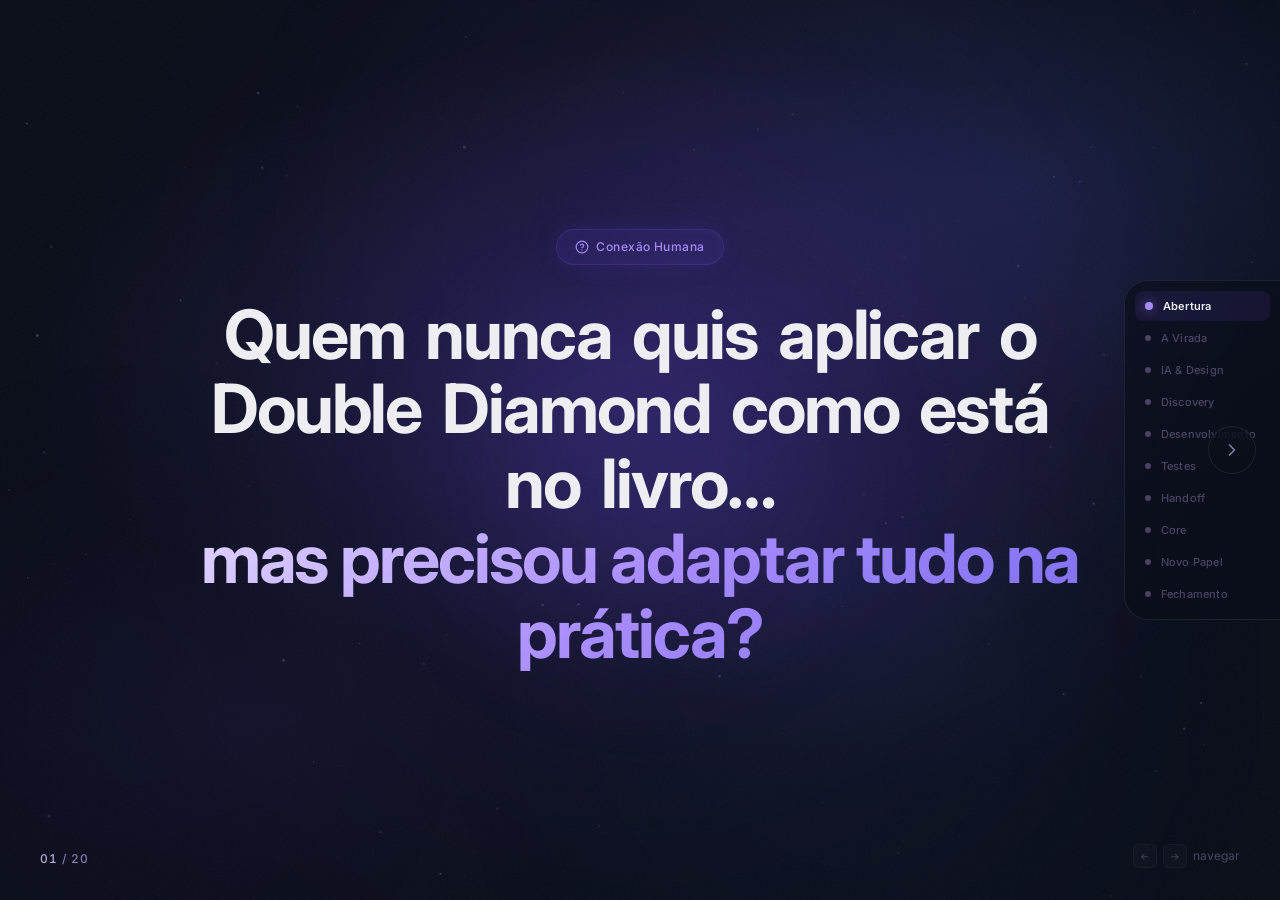
==== commit 6f0b6626: "Redesign completo: navegação horizontal, partículas, atmosfera cósmica - Slides horizontais com tran" ====
--- a/index.html
+++ b/index.html
@@ -11,6 +11,16 @@
 </head>
 <body>
 
+  <!-- Star Particles Canvas -->
+  <canvas class="stars-canvas" id="starsCanvas"></canvas>
+
+  <!-- Atmospheric Glow Orbs -->
+  <div class="atmosphere" aria-hidden="true">
+    <div class="atmosphere__orb atmosphere__orb--1"></div>
+    <div class="atmosphere__orb atmosphere__orb--2"></div>
+    <div class="atmosphere__orb atmosphere__orb--3"></div>
+  </div>
+
   <!-- Progress Bar -->
   <div class="progress" aria-hidden="true">
     <div class="progress__fill"></div>
@@ -71,11 +81,21 @@
 
   <!-- Keyboard Hint -->
   <div class="key-hint" aria-hidden="true">
-    <span class="key-hint__key">&uarr;</span>
-    <span class="key-hint__key">&darr;</span>
+    <span class="key-hint__key">&larr;</span>
+    <span class="key-hint__key">&rarr;</span>
     <span>navegar</span>
   </div>
 
+  <!-- Arrow Navigation -->
+  <button class="nav-arrow nav-arrow--prev" aria-label="Slide anterior">
+    <svg width="20" height="20" viewBox="0 0 24 24" fill="none" stroke="currentColor" stroke-width="2" stroke-linecap="round" stroke-linejoin="round"><polyline points="15 18 9 12 15 6"/></svg>
+  </button>
+  <button class="nav-arrow nav-arrow--next" aria-label="Próximo slide">
+    <svg width="20" height="20" viewBox="0 0 24 24" fill="none" stroke="currentColor" stroke-width="2" stroke-linecap="round" stroke-linejoin="round"><polyline points="9 18 15 12 9 6"/></svg>
+  </button>
+
+  <!-- Slides Track -->
+  <div class="slides-track">
 
   <!-- ====== SLIDE 1 — Abertura: Pergunta ====== -->
   <section class="slide" data-chapter="abertura" data-slide="1">
@@ -200,7 +220,7 @@
   </section>
 
 
-  <!-- ====== SLIDE 7 — IA & Design: Negações ====== -->
+  <!-- ====== SLIDE 7 — IA & Design ====== -->
   <section class="slide" data-chapter="ia-design" data-slide="7">
     <div class="slide__glow slide__glow--center"></div>
     <div class="slide__inner">
@@ -210,28 +230,17 @@
       </span>
       <div class="negation-list" data-stagger>
         <p class="negation-item">IA não substitui o designer.</p>
-        <p class="negation-item">IA não cria repertório.</p>
-        <p class="negation-item">IA não decide estratégia.</p>
-      </div>
-    </div>
-  </section>
-
-
-  <!-- ====== SLIDE 8 — IA & Design: Fricção + Tempo ====== -->
-  <section class="slide" data-chapter="ia-design" data-slide="8">
-    <div class="slide__inner">
-      <h1 class="title" data-animate="words">
-        <span class="gradient">IA remove fricção.</span>
-      </h1>
-      <p class="subtitle" data-animate="blur-in" style="margin-top: 1rem;">
+        <p class="negation-item">Ela remove fricção.</p>
+      </div>
+      <p class="subtitle" data-animate="blur-in" style="margin-top: 1.5rem;">
         Ela devolve tempo<br />ao <span class="gradient">pensamento estratégico.</span>
       </p>
     </div>
   </section>
 
 
-  <!-- ====== SLIDE 9 — Discovery ====== -->
-  <section class="slide" data-chapter="discovery" data-slide="9">
+  <!-- ====== SLIDE 8 — Discovery ====== -->
+  <section class="slide" data-chapter="discovery" data-slide="8">
     <div class="slide__glow slide__glow--top-right"></div>
     <div class="slide__inner slide__inner--wide">
       <span class="badge" data-animate="fade-up">
@@ -269,42 +278,53 @@
         <div class="glass glass--wide compare-col">
           <span class="compare-label compare-label--accent">Agora com IA</span>
           <div class="tool-list" data-stagger-scale>
+            <!-- Granola -->
             <div class="tool-card">
-              <div class="tool-card__logo">
-                <svg width="20" height="20" viewBox="0 0 24 24" fill="none" stroke="currentColor" stroke-width="1.5" stroke-linecap="round" stroke-linejoin="round"><path d="M12 1a3 3 0 0 0-3 3v8a3 3 0 0 0 6 0V4a3 3 0 0 0-3-3z"/><path d="M19 10v2a7 7 0 0 1-14 0v-2"/><line x1="12" y1="19" x2="12" y2="23"/><line x1="8" y1="23" x2="16" y2="23"/></svg>
+              <div class="tool-card__circle">
+                <svg width="26" height="26" viewBox="0 0 24 24" fill="none">
+                  <rect x="3" y="2" width="18" height="20" rx="3" fill="#D4870E"/>
+                  <path d="M7 7h10M7 11h10M7 15h6" stroke="rgba(255,255,255,0.9)" stroke-width="1.5" stroke-linecap="round"/>
+                </svg>
               </div>
-              <div class="tool-card__info">
-                <p class="tool-card__name">Granola</p>
-                <p class="tool-card__desc">Transcrição inteligente de entrevistas</p>
+              <p class="tool-card__name">Granola</p>
+              <p class="tool-card__desc">Transcrição inteligente de entrevistas</p>
+              <span class="tool-card__badge">Discovery</span>
+            </div>
+            <!-- ChatGPT -->
+            <div class="tool-card">
+              <div class="tool-card__circle">
+                <svg width="24" height="24" viewBox="0 0 24 24" fill="none">
+                  <path d="M22.28 9.82a5.98 5.98 0 0 0-.52-4.91 6.05 6.05 0 0 0-6.51-2.9A6.07 6.07 0 0 0 4.98 4.18a5.98 5.98 0 0 0-4 2.9 6.05 6.05 0 0 0 .74 7.1 5.98 5.98 0 0 0 .51 4.91 6.05 6.05 0 0 0 6.52 2.9A5.99 5.99 0 0 0 13.26 24a6.06 6.06 0 0 0 5.77-4.21 5.99 5.99 0 0 0 4-2.9 6.06 6.06 0 0 0-.75-7.07zM13.26 22.43a4.48 4.48 0 0 1-2.88-1.04l.14-.08 4.78-2.76a.8.8 0 0 0 .39-.68v-6.74l2.02 1.17a.07.07 0 0 1 .04.05v5.58a4.5 4.5 0 0 1-4.49 4.5zM3.6 18.3a4.47 4.47 0 0 1-.54-3.01l.14.08 4.78 2.76a.77.77 0 0 0 .78 0l5.84-3.37v2.33a.08.08 0 0 1-.03.06l-4.84 2.79a4.5 4.5 0 0 1-6.14-1.65zM2.34 7.9a4.49 4.49 0 0 1 2.37-1.97V11.6a.77.77 0 0 0 .39.68l5.82 3.35-2.02 1.17a.08.08 0 0 1-.07 0l-4.83-2.79A4.5 4.5 0 0 1 2.34 7.87zm16.6 3.86l-5.83-3.39L15.12 7.2a.08.08 0 0 1 .07 0l4.83 2.79a4.49 4.49 0 0 1-.68 8.1v-5.67a.79.79 0 0 0-.41-.67zm2.01-3.02l-.14-.09-4.77-2.78a.78.78 0 0 0-.79 0L9.41 9.23V6.9a.07.07 0 0 1 .03-.06l4.83-2.79a4.5 4.5 0 0 1 6.68 4.66zM8.31 12.86l-2.02-1.16a.08.08 0 0 1-.04-.06V6.08A4.5 4.5 0 0 1 13.63 2.6l-.14.08-4.78 2.76a.8.8 0 0 0-.39.68zm1.1-2.37l2.6-1.5 2.6 1.5v3l-2.6 1.5-2.6-1.5z" fill="#10A37F"/>
+                </svg>
               </div>
-            </div>
+              <p class="tool-card__name">ChatGPT</p>
+              <p class="tool-card__desc">Síntese e hipóteses de pesquisa</p>
+              <span class="tool-card__badge">Ideação</span>
+            </div>
+            <!-- NotebookLM -->
             <div class="tool-card">
-              <div class="tool-card__logo">
-                <svg width="20" height="20" viewBox="0 0 24 24" fill="none" stroke="currentColor" stroke-width="1.5" stroke-linecap="round" stroke-linejoin="round"><path d="M21 15a2 2 0 0 1-2 2H7l-4 4V5a2 2 0 0 1 2-2h14a2 2 0 0 1 2 2z"/><path d="M12 8v0"/><path d="M8 12h.01"/><path d="M12 12h.01"/><path d="M16 12h.01"/></svg>
+              <div class="tool-card__circle">
+                <svg width="24" height="24" viewBox="0 0 24 24" fill="none">
+                  <path d="M4 19.5A2.5 2.5 0 0 1 6.5 17H20v-15H6.5A2.5 2.5 0 0 0 4 4.5v15z" fill="#4285F4" opacity="0.85"/>
+                  <path d="M4 19.5A2.5 2.5 0 0 1 6.5 17H20" stroke="#4285F4" stroke-width="1.5" stroke-linecap="round"/>
+                  <path d="M6.5 2H20v20H6.5A2.5 2.5 0 0 1 4 19.5v-15A2.5 2.5 0 0 1 6.5 2z" stroke="#4285F4" stroke-width="1.2" fill="none"/>
+                  <path d="M15 8l1 2.5h-2L15 8z" fill="#FBBC04"/>
+                  <circle cx="15" cy="7" r="0.8" fill="#FBBC04"/>
+                </svg>
               </div>
-              <div class="tool-card__info">
-                <p class="tool-card__name">ChatGPT</p>
-                <p class="tool-card__desc">Síntese e hipóteses de pesquisa</p>
-              </div>
-            </div>
-            <div class="tool-card">
-              <div class="tool-card__logo">
-                <svg width="20" height="20" viewBox="0 0 24 24" fill="none" stroke="currentColor" stroke-width="1.5" stroke-linecap="round" stroke-linejoin="round"><path d="M4 19.5A2.5 2.5 0 0 1 6.5 17H20"/><path d="M6.5 2H20v20H6.5A2.5 2.5 0 0 1 4 19.5v-15A2.5 2.5 0 0 1 6.5 2z"/><path d="M12 7l1.5 3 3.5.5-2.5 2.5.5 3.5L12 15l-3 1.5.5-3.5L7 10.5l3.5-.5L12 7z"/></svg>
-              </div>
-              <div class="tool-card__info">
-                <p class="tool-card__name">NotebookLM</p>
-                <p class="tool-card__desc">Organização automática de insights</p>
-              </div>
-            </div>
-          </div>
-        </div>
-      </div>
-    </div>
-  </section>
-
-
-  <!-- ====== SLIDE 10 — Discovery: Frase ====== -->
-  <section class="slide" data-chapter="discovery" data-slide="10">
+              <p class="tool-card__name">NotebookLM</p>
+              <p class="tool-card__desc">Organização automática de insights</p>
+              <span class="tool-card__badge">Estruturação</span>
+            </div>
+          </div>
+        </div>
+      </div>
+    </div>
+  </section>
+
+
+  <!-- ====== SLIDE 9 — Discovery: Frase ====== -->
+  <section class="slide" data-chapter="discovery" data-slide="9">
     <div class="slide__inner">
       <p class="subtitle" data-animate="words">
         O discovery deixa de ser um gargalo<br />
@@ -314,8 +334,8 @@
   </section>
 
 
-  <!-- ====== SLIDE 11 — Desenvolvimento ====== -->
-  <section class="slide" data-chapter="desenvolvimento" data-slide="11">
+  <!-- ====== SLIDE 10 — Desenvolvimento ====== -->
+  <section class="slide" data-chapter="desenvolvimento" data-slide="10">
     <div class="slide__glow slide__glow--bottom-left"></div>
     <div class="slide__inner slide__inner--wide">
       <span class="badge" data-animate="fade-up">
@@ -349,40 +369,50 @@
         <div class="glass glass--wide compare-col">
           <span class="compare-label compare-label--accent">Agora com IA</span>
           <div class="tool-list" data-stagger-scale>
+            <!-- v0 -->
             <div class="tool-card">
-              <div class="tool-card__logo" style="font-size: 0.85rem; font-weight: 800;">v0</div>
-              <div class="tool-card__info">
-                <p class="tool-card__name">v0</p>
-                <p class="tool-card__desc">Prototipação rápida com código</p>
+              <div class="tool-card__circle">
+                <span class="tool-logo-text">v0</span>
               </div>
-            </div>
+              <p class="tool-card__name">v0</p>
+              <p class="tool-card__desc">Prototipação rápida com código</p>
+              <span class="tool-card__badge">Prototipação</span>
+            </div>
+            <!-- Lovable -->
             <div class="tool-card">
-              <div class="tool-card__logo">
-                <svg width="20" height="20" viewBox="0 0 24 24" fill="none" stroke="currentColor" stroke-width="1.5" stroke-linecap="round" stroke-linejoin="round"><path d="M20.84 4.61a5.5 5.5 0 0 0-7.78 0L12 5.67l-1.06-1.06a5.5 5.5 0 0 0-7.78 7.78l1.06 1.06L12 21.23l7.78-7.78 1.06-1.06a5.5 5.5 0 0 0 0-7.78z"/></svg>
+              <div class="tool-card__circle">
+                <svg width="24" height="24" viewBox="0 0 24 24" fill="none">
+                  <path d="M20.84 4.61a5.5 5.5 0 0 0-7.78 0L12 5.67l-1.06-1.06a5.5 5.5 0 0 0-7.78 7.78l1.06 1.06L12 21.23l7.78-7.78 1.06-1.06a5.5 5.5 0 0 0 0-7.78z" fill="#FF6B81"/>
+                </svg>
               </div>
-              <div class="tool-card__info">
-                <p class="tool-card__name">Lovable</p>
-                <p class="tool-card__desc">Validação visual inicial</p>
+              <p class="tool-card__name">Lovable</p>
+              <p class="tool-card__desc">Validação visual inicial</p>
+              <span class="tool-card__badge">Prototipação</span>
+            </div>
+            <!-- Figma -->
+            <div class="tool-card">
+              <div class="tool-card__circle">
+                <svg width="18" height="26" viewBox="0 0 38 57" fill="none">
+                  <path d="M9.5 0C4.25 0 0 4.25 0 9.5S4.25 19 9.5 19H19V0H9.5z" fill="#F24E1E"/>
+                  <path d="M19 0v19h9.5C33.75 19 38 14.75 38 9.5S33.75 0 28.5 0H19z" fill="#FF7262"/>
+                  <path d="M9.5 19C4.25 19 0 23.25 0 28.5S4.25 38 9.5 38H19V19H9.5z" fill="#A259FF"/>
+                  <circle cx="28.5" cy="28.5" r="9.5" fill="#1ABCFE"/>
+                  <path d="M9.5 38C4.25 38 0 42.25 0 47.5S4.25 57 9.5 57c5.25 0 9.5-4.25 9.5-9.5V38H9.5z" fill="#0ACF83"/>
+                </svg>
               </div>
-            </div>
-            <div class="tool-card">
-              <div class="tool-card__logo">
-                <svg width="20" height="20" viewBox="0 0 24 24" fill="none" stroke="currentColor" stroke-width="1.5" stroke-linecap="round" stroke-linejoin="round"><path d="M12 19l7-7 3 3-7 7-3-3z"/><path d="M18 13l-1.5-7.5L2 2l3.5 14.5L13 18l5-5z"/><path d="M2 2l7.586 7.586"/><circle cx="11" cy="11" r="2"/></svg>
-              </div>
-              <div class="tool-card__info">
-                <p class="tool-card__name">Figma AI</p>
-                <p class="tool-card__desc">Geração e variações de layout</p>
-              </div>
-            </div>
-          </div>
-        </div>
-      </div>
-    </div>
-  </section>
-
-
-  <!-- ====== SLIDE 12 — Desenvolvimento: Frase ====== -->
-  <section class="slide" data-chapter="desenvolvimento" data-slide="12">
+              <p class="tool-card__name">Figma</p>
+              <p class="tool-card__desc">Geração e variações de layout</p>
+              <span class="tool-card__badge">Prototipação</span>
+            </div>
+          </div>
+        </div>
+      </div>
+    </div>
+  </section>
+
+
+  <!-- ====== SLIDE 11 — Desenvolvimento: Frase ====== -->
+  <section class="slide" data-chapter="desenvolvimento" data-slide="11">
     <div class="slide__inner">
       <p class="subtitle" data-animate="words">
         A IA ajuda a sair do abstrato<br />
@@ -392,8 +422,8 @@
   </section>
 
 
-  <!-- ====== SLIDE 13 — Testes ====== -->
-  <section class="slide" data-chapter="testes" data-slide="13">
+  <!-- ====== SLIDE 12 — Testes ====== -->
+  <section class="slide" data-chapter="testes" data-slide="12">
     <div class="slide__glow slide__glow--center"></div>
     <div class="slide__inner slide__inner--wide">
       <span class="badge" data-animate="fade-up">
@@ -449,8 +479,8 @@
   </section>
 
 
-  <!-- ====== SLIDE 14 — Handoff ====== -->
-  <section class="slide" data-chapter="handoff" data-slide="14">
+  <!-- ====== SLIDE 13 — Handoff ====== -->
+  <section class="slide" data-chapter="handoff" data-slide="13">
     <div class="slide__inner slide__inner--wide">
       <span class="badge" data-animate="fade-up">
         <svg width="14" height="14" viewBox="0 0 24 24" fill="none" stroke="currentColor" stroke-width="2" stroke-linecap="round" stroke-linejoin="round"><line x1="22" y1="2" x2="11" y2="13"/><polygon points="22 2 15 22 11 13 2 9 22 2"/></svg>
@@ -505,8 +535,8 @@
   </section>
 
 
-  <!-- ====== SLIDE 15 — Core: Statement ====== -->
-  <section class="slide" data-chapter="core" data-slide="15">
+  <!-- ====== SLIDE 14 — Core: Não é sobre ferramentas ====== -->
+  <section class="slide" data-chapter="core" data-slide="14">
     <div class="slide__glow slide__glow--center"></div>
     <div class="slide__inner">
       <span class="badge" data-animate="fade-up">
@@ -514,50 +544,76 @@
         O Core
       </span>
       <h1 class="title" data-animate="words">
-        Design não é só<br /><span class="gradient">o que é visto.</span>
+        Mas não é sobre<br /><span class="gradient">as ferramentas.</span>
       </h1>
-    </div>
-  </section>
-
-
-  <!-- ====== SLIDE 16 — Core: Pilares ====== -->
+      <div class="negation-list" data-stagger style="margin-top: 1.5rem;">
+        <p class="negation-item">Não é sobre o prompt perfeito.</p>
+        <p class="negation-item">Não é sobre a ferramenta da moda.</p>
+        <p class="negation-item">Não é sobre automatizar tudo.</p>
+      </div>
+      <p class="body-text" data-animate="blur-in" style="margin-top: 1.5rem;">
+        Se fosse, <span class="accent">bastava copiar e colar.</span>
+      </p>
+    </div>
+  </section>
+
+
+  <!-- ====== SLIDE 15 — Core: O que realmente importa ====== -->
+  <section class="slide" data-chapter="core" data-slide="15">
+    <div class="slide__inner">
+      <h1 class="title" data-animate="words">
+        O que realmente<br /><span class="gradient">importa.</span>
+      </h1>
+      <div class="quality-list" data-stagger style="margin-top: 1.5rem;">
+        <p class="quality-item">Construir seu próprio sistema.</p>
+        <p class="quality-item">Testar.</p>
+        <p class="quality-item">Filtrar.</p>
+        <p class="quality-item">Descartar.</p>
+        <p class="quality-item">Refinar.</p>
+      </div>
+      <p class="body-text" data-animate="blur-in" style="margin-top: 1.5rem;">
+        IA não cria método.<br />
+        <span class="accent">Ela amplifica método.</span>
+      </p>
+    </div>
+  </section>
+
+
+  <!-- ====== SLIDE 16 — Core: Cada designer constrói o seu ====== -->
   <section class="slide" data-chapter="core" data-slide="16">
-    <div class="slide__inner">
-      <p class="subtitle" data-animate="fade-up">Ele precisa ser:</p>
-      <div class="pillar-grid" data-stagger>
-        <div class="pillar-card">
-          <div class="pillar-card__icon">
-            <svg width="26" height="26" viewBox="0 0 24 24" fill="none" stroke="currentColor" stroke-width="1.5" stroke-linecap="round" stroke-linejoin="round"><path d="M20.84 4.61a5.5 5.5 0 0 0-7.78 0L12 5.67l-1.06-1.06a5.5 5.5 0 0 0-7.78 7.78l1.06 1.06L12 21.23l7.78-7.78 1.06-1.06a5.5 5.5 0 0 0 0-7.78z"/></svg>
-          </div>
-          <h3 class="pillar-card__title">Significativo</h3>
-        </div>
-        <div class="pillar-card">
-          <div class="pillar-card__icon">
-            <svg width="26" height="26" viewBox="0 0 24 24" fill="none" stroke="currentColor" stroke-width="1.5" stroke-linecap="round" stroke-linejoin="round"><rect x="3" y="3" width="18" height="18" rx="2" ry="2"/><polyline points="9 11 12 14 22 4"/></svg>
-          </div>
-          <h3 class="pillar-card__title">Funcional</h3>
-        </div>
-        <div class="pillar-card">
-          <div class="pillar-card__icon">
-            <svg width="26" height="26" viewBox="0 0 24 24" fill="none" stroke="currentColor" stroke-width="1.5" stroke-linecap="round" stroke-linejoin="round"><polyline points="23 6 13.5 15.5 8.5 10.5 1 18"/><polyline points="17 6 23 6 23 12"/></svg>
-          </div>
-          <h3 class="pillar-card__title">Viável</h3>
-        </div>
-      </div>
-    </div>
-  </section>
-
-
-  <!-- ====== SLIDE 17 — Core: Projetar + IA operacional ====== -->
+    <div class="slide__glow slide__glow--bottom-left"></div>
+    <div class="slide__inner">
+      <h1 class="title" data-animate="words">
+        Cada designer<br /><span class="gradient">constrói o seu.</span>
+      </h1>
+      <div class="negation-list" data-stagger style="margin-top: 1.5rem;">
+        <p class="negation-item">Não existe fluxo universal.</p>
+        <p class="negation-item">Não existe stack perfeita.</p>
+        <p class="negation-item">Não existe prompt ideal.</p>
+      </div>
+      <div class="quality-list" data-stagger style="margin-top: 1rem;">
+        <p class="quality-item">Existe contexto.</p>
+        <p class="quality-item">Existe repertório.</p>
+        <p class="quality-item">Existe maturidade.</p>
+      </div>
+    </div>
+  </section>
+
+
+  <!-- ====== SLIDE 17 — Core: O que eu faço ====== -->
   <section class="slide" data-chapter="core" data-slide="17">
     <div class="slide__inner">
-      <h1 class="title" data-animate="words">
-        <span class="gradient">Projetar</span> é diferente<br />de desenhar.
-      </h1>
+      <p class="subtitle" data-animate="words">
+        Eu testo muitas ferramentas.<br />
+        <span class="muted">Nem todas ficam.</span>
+      </p>
       <p class="body-text" data-animate="blur-in" style="margin-top: 1.5rem;">
-        Quando a IA assume o operacional,<br />
-        o designer consegue proteger<br />
-        <span class="accent">o que realmente sustenta o design.</span>
+        Só entram no meu fluxo<br />
+        se resolvem um <span class="accent">problema real.</span>
+      </p>
+      <p class="body-text" data-animate="blur-in" style="margin-top: 1.5rem;">
+        Eu não uso IA para parecer produtiva.<br />
+        <span class="gradient">Eu uso para pensar melhor.</span>
       </p>
     </div>
   </section>
@@ -625,6 +681,8 @@
     </div>
   </section>
 
+  </div><!-- /.slides-track -->
+
   <script src="script.js"></script>
 </body>
 </html>
--- a/styles.css
+++ b/styles.css
@@ -1,31 +1,35 @@
 /* ============================================================
    IA & DESIGN — PRESENTATION DECK
-   Deep dark theme · Glassmorphism · Purple accents
-   Inspired by Reflect.app
+   Universo Digital · Deep atmosphere · Glassmorphism
+   Purple/Blue cosmic theme
    ============================================================ */
 
 /* ---------- Custom Properties ---------- */
 :root {
-  /* Background palette */
-  --bg:             #121218;
-  --bg-elevated:    #1a1a24;
-  --bg-glass:       rgba(255, 255, 255, 0.035);
-  --bg-glass-hover: rgba(255, 255, 255, 0.06);
-  --border-glass:   rgba(255, 255, 255, 0.07);
+  /* Deep background palette */
+  --bg:             #0B0F1A;
+  --bg-alt:         #0E0C1F;
+  --bg-deep:        #0A0A16;
+  --bg-elevated:    #12112a;
+  --bg-glass:       rgba(255, 255, 255, 0.04);
+  --bg-glass-hover: rgba(255, 255, 255, 0.07);
+  --border-glass:   rgba(255, 255, 255, 0.08);
   --border-subtle:  rgba(255, 255, 255, 0.04);
 
   /* Purple accent */
+  --purple-300: #c4b5fd;
   --purple-400: #a78bfa;
   --purple-500: #8b5cf6;
   --purple-600: #7c3aed;
-  --purple-glow:       rgba(139, 92, 246, 0.10);
-  --purple-glow-strong: rgba(139, 92, 246, 0.22);
-  --gradient:   linear-gradient(135deg, #a78bfa, #7c3aed);
+  --purple-glow:       rgba(120, 80, 255, 0.12);
+  --purple-glow-strong: rgba(120, 80, 255, 0.25);
+  --blue-glow:         rgba(80, 120, 255, 0.10);
+  --gradient:   linear-gradient(135deg, #e0d4ff, #a78bfa, #7c6df0);
 
   /* Text */
-  --text-1: #ededf0;
-  --text-2: #8b8ba0;
-  --text-3: #555568;
+  --text-1: #eeeef2;
+  --text-2: #b8a9d4;
+  --text-3: #8878a9;
   --red:    #f97066;
 
   /* Typography */
@@ -44,9 +48,10 @@
   --r-full: 100px;
 
   /* Easings */
-  --ease-out:    cubic-bezier(0.16, 1, 0.3, 1);
-  --ease-spring: cubic-bezier(0.22, 1.36, 0.42, 0.99);
-  --ease-back:   cubic-bezier(0.34, 1.56, 0.64, 1);
+  --ease-out:     cubic-bezier(0.16, 1, 0.3, 1);
+  --ease-spring:  cubic-bezier(0.22, 1.36, 0.42, 0.99);
+  --ease-back:    cubic-bezier(0.34, 1.56, 0.64, 1);
+  --ease-premium: cubic-bezier(0.25, 0.46, 0.45, 0.94);
 }
 
 
@@ -58,8 +63,6 @@
 }
 
 html {
-  scroll-snap-type: y mandatory;
-  scroll-behavior: smooth;
   -webkit-font-smoothing: antialiased;
   -moz-osx-font-smoothing: grayscale;
 }
@@ -68,9 +71,23 @@
   font-family: var(--font);
   font-size: var(--fs-body);
   line-height: 1.6;
-  background: var(--bg);
   color: var(--text-1);
-  overflow-x: hidden;
+  overflow: hidden;
+  height: 100vh;
+  width: 100vw;
+
+  /* Multi-layer cosmic background */
+  background-color: var(--bg);
+  background-image:
+    /* Central purple glow - very diffuse */
+    radial-gradient(ellipse 80% 60% at 50% 40%, rgba(120, 80, 255, 0.18), transparent 60%),
+    /* Distant blue glow - top right */
+    radial-gradient(ellipse 70% 50% at 80% 20%, rgba(80, 120, 255, 0.12), transparent 55%),
+    /* Subtle deep purple bottom-left */
+    radial-gradient(ellipse 60% 50% at 20% 80%, rgba(100, 60, 200, 0.08), transparent 50%),
+    /* Very subtle warm accent */
+    radial-gradient(ellipse 40% 40% at 70% 70%, rgba(60, 80, 180, 0.06), transparent 45%);
+  background-attachment: fixed;
 }
 
 button {
@@ -83,6 +100,87 @@
 
 img { display: block; max-width: 100%; }
 a { text-decoration: none; color: inherit; }
+
+
+/* ============================================================
+   STAR PARTICLE CANVAS
+   ============================================================ */
+.stars-canvas {
+  position: fixed;
+  inset: 0;
+  z-index: 0;
+  pointer-events: none;
+  opacity: 0.6;
+}
+
+
+/* ============================================================
+   GLOBAL ATMOSPHERIC GLOW LAYER (behind everything)
+   ============================================================ */
+.atmosphere {
+  position: fixed;
+  inset: 0;
+  z-index: 0;
+  pointer-events: none;
+  overflow: hidden;
+}
+
+.atmosphere__orb {
+  position: absolute;
+  border-radius: 50%;
+  filter: blur(120px);
+  opacity: 0;
+  animation: atmo-breathe 12s ease-in-out infinite;
+}
+
+.atmosphere__orb--1 {
+  width: 800px;
+  height: 800px;
+  top: -15%;
+  left: 30%;
+  background: rgba(120, 80, 255, 0.15);
+  animation-delay: 0s;
+  opacity: 0.4;
+}
+
+.atmosphere__orb--2 {
+  width: 600px;
+  height: 600px;
+  bottom: -10%;
+  right: 10%;
+  background: rgba(80, 120, 255, 0.10);
+  animation-delay: -4s;
+  opacity: 0.3;
+}
+
+.atmosphere__orb--3 {
+  width: 500px;
+  height: 500px;
+  top: 50%;
+  left: -10%;
+  background: rgba(100, 60, 200, 0.08);
+  animation-delay: -8s;
+  opacity: 0.25;
+}
+
+@keyframes atmo-breathe {
+  0%, 100% {
+    transform: scale(1) translate(0, 0);
+    opacity: var(--atmo-opacity, 0.3);
+  }
+  33% {
+    transform: scale(1.08) translate(10px, -8px);
+    opacity: calc(var(--atmo-opacity, 0.3) * 1.15);
+  }
+  66% {
+    transform: scale(0.95) translate(-8px, 6px);
+    opacity: calc(var(--atmo-opacity, 0.3) * 0.9);
+  }
+}
+
+.atmosphere__orb--1 { --atmo-opacity: 0.4; }
+.atmosphere__orb--2 { --atmo-opacity: 0.3; }
+.atmosphere__orb--3 { --atmo-opacity: 0.25; }
 
 
 /* ============================================================
@@ -105,6 +203,7 @@
   border-radius: 0 1px 1px 0;
   transition: width 80ms linear;
   will-change: width;
+  box-shadow: 0 0 12px rgba(139, 92, 246, 0.5);
 }
 
 
@@ -119,9 +218,9 @@
   z-index: 1000;
   padding: 10px;
   border-radius: var(--r-lg) 0 0 var(--r-lg);
-  background: rgba(18, 18, 24, 0.6);
-  backdrop-filter: blur(20px);
-  -webkit-backdrop-filter: blur(20px);
+  background: rgba(11, 15, 26, 0.7);
+  backdrop-filter: blur(24px);
+  -webkit-backdrop-filter: blur(24px);
   border: 1px solid var(--border-glass);
   border-right: none;
   opacity: 0;
@@ -174,7 +273,7 @@
 
 /* Active state */
 .side-nav__item--active {
-  background: rgba(139, 92, 246, 0.08);
+  background: rgba(120, 80, 255, 0.10);
   color: var(--purple-400);
 }
 
@@ -183,7 +282,7 @@
   height: 8px;
   opacity: 1;
   background: var(--purple-400);
-  box-shadow: 0 0 10px rgba(167, 139, 250, 0.5);
+  box-shadow: 0 0 12px rgba(167, 139, 250, 0.6);
 }
 
 .side-nav__item--active .side-nav__label {
@@ -193,7 +292,7 @@
 }
 
 .side-nav__item--active:hover {
-  background: rgba(139, 92, 246, 0.12);
+  background: rgba(120, 80, 255, 0.15);
 }
 
 
@@ -224,6 +323,59 @@
 
 
 /* ============================================================
+   ARROW NAVIGATION (click zones)
+   ============================================================ */
+.nav-arrow {
+  position: fixed;
+  top: 50%;
+  transform: translateY(-50%);
+  z-index: 1001;
+  width: 48px;
+  height: 48px;
+  border-radius: 50%;
+  display: flex;
+  align-items: center;
+  justify-content: center;
+  background: rgba(11, 15, 26, 0.6);
+  backdrop-filter: blur(16px);
+  -webkit-backdrop-filter: blur(16px);
+  border: 1px solid var(--border-glass);
+  color: var(--text-3);
+  opacity: 0;
+  transition: opacity 0.4s var(--ease-out),
+              background 0.3s var(--ease-out),
+              color 0.3s var(--ease-out),
+              border-color 0.3s var(--ease-out),
+              box-shadow 0.3s var(--ease-out);
+  cursor: pointer;
+}
+
+.nav-arrow--visible {
+  opacity: 1;
+}
+
+.nav-arrow:hover {
+  background: rgba(120, 80, 255, 0.14);
+  border-color: rgba(120, 80, 255, 0.3);
+  color: var(--purple-400);
+  box-shadow: 0 0 20px rgba(120, 80, 255, 0.15);
+}
+
+.nav-arrow--prev {
+  left: 1.5rem;
+}
+
+.nav-arrow--next {
+  right: 1.5rem;
+}
+
+.nav-arrow--hidden {
+  opacity: 0 !important;
+  pointer-events: none;
+}
+
+
+/* ============================================================
    KEYBOARD HINT (bottom-right)
    ============================================================ */
 .key-hint {
@@ -258,28 +410,52 @@
 
 
 /* ============================================================
+   SLIDES TRACK (Horizontal Deck)
+   ============================================================ */
+.slides-track {
+  display: flex;
+  width: max-content;
+  height: 100vh;
+  transform: translateX(0);
+  /* Premium smooth transition */
+  transition: transform 700ms cubic-bezier(0.4, 0, 0.15, 1);
+  will-change: transform;
+}
+
+
+/* ============================================================
    SLIDE BASE
    ============================================================ */
 .slide {
   position: relative;
   height: 100vh;
-  width: 100%;
-  scroll-snap-align: start;
-  scroll-snap-stop: always;
+  width: 100vw;
+  flex-shrink: 0;
   display: flex;
   align-items: center;
   justify-content: center;
   overflow: hidden;
 }
 
-/* Noise overlay */
+/* Noise / grain overlay */
 .slide::after {
   content: '';
   position: absolute;
   inset: 0;
-  background-image: url("data:image/svg+xml,%3Csvg viewBox='0 0 256 256' xmlns='http://www.w3.org/2000/svg'%3E%3Cfilter id='n'%3E%3CfeTurbulence type='fractalNoise' baseFrequency='0.85' numOctaves='4' stitchTiles='stitch'/%3E%3C/filter%3E%3Crect width='100%25' height='100%25' filter='url(%23n)' opacity='0.025'/%3E%3C/svg%3E");
+  background-image: url("data:image/svg+xml,%3Csvg viewBox='0 0 512 512' xmlns='http://www.w3.org/2000/svg'%3E%3Cfilter id='n'%3E%3CfeTurbulence type='fractalNoise' baseFrequency='0.75' numOctaves='4' stitchTiles='stitch'/%3E%3C/filter%3E%3Crect width='100%25' height='100%25' filter='url(%23n)' opacity='0.03'/%3E%3C/svg%3E");
   pointer-events: none;
   z-index: 0;
+  opacity: 0.8;
+}
+
+/* Slide content animation states */
+.slide .slide__content-wrapper {
+  opacity: 1;
+  transform: translateX(0);
+  filter: blur(0);
+  transition: opacity 500ms var(--ease-premium),
+              transform 500ms var(--ease-premium),
+              filter 500ms var(--ease-premium);
 }
 
 .slide__inner {
@@ -302,35 +478,73 @@
 
 
 /* ============================================================
-   GLOW BLOBS
+   GLOW BLOBS (per-slide atmospheric lighting)
    ============================================================ */
 .slide__glow {
   position: absolute;
-  width: 650px;
-  height: 650px;
+  width: 700px;
+  height: 700px;
   border-radius: 50%;
   pointer-events: none;
   z-index: 0;
-  filter: blur(140px);
+  filter: blur(150px);
 }
 
 .slide__glow--center {
   top: 50%;
   left: 50%;
   transform: translate(-50%, -50%);
-  background: radial-gradient(circle, var(--purple-glow), transparent 70%);
+  background: radial-gradient(circle, rgba(120, 80, 255, 0.20), transparent 70%);
 }
 
 .slide__glow--top-right {
-  top: -250px;
-  right: -200px;
-  background: radial-gradient(circle, var(--purple-glow), transparent 70%);
+  top: -280px;
+  right: -220px;
+  background: radial-gradient(circle, rgba(80, 120, 255, 0.15), transparent 70%);
 }
 
 .slide__glow--bottom-left {
-  bottom: -250px;
-  left: -200px;
-  background: radial-gradient(circle, rgba(139, 92, 246, 0.07), transparent 70%);
+  bottom: -280px;
+  left: -220px;
+  background: radial-gradient(circle, rgba(100, 60, 200, 0.10), transparent 70%);
+}
+
+
+/* ============================================================
+   TITLE GLOW (atmospheric light behind titles)
+   ============================================================ */
+.title-glow {
+  position: absolute;
+  width: 400px;
+  height: 200px;
+  border-radius: 50%;
+  background: radial-gradient(ellipse, rgba(120, 80, 255, 0.25), transparent 70%);
+  filter: blur(80px);
+  pointer-events: none;
+  z-index: -1;
+  top: 50%;
+  left: 50%;
+  transform: translate(-50%, -50%);
+  opacity: 0.5;
+}
+
+.title {
+  position: relative;
+}
+
+.title::before {
+  content: '';
+  position: absolute;
+  width: 60%;
+  height: 120%;
+  top: 50%;
+  left: 50%;
+  transform: translate(-50%, -50%);
+  background: radial-gradient(ellipse, rgba(120, 80, 255, 0.15), transparent 65%);
+  filter: blur(60px);
+  pointer-events: none;
+  z-index: -1;
+  border-radius: 50%;
 }
 
 
@@ -351,6 +565,23 @@
   line-height: 1.18;
   letter-spacing: -0.02em;
   max-width: 800px;
+  position: relative;
+}
+
+/* Subtle glow behind subtitles */
+.subtitle::before {
+  content: '';
+  position: absolute;
+  width: 50%;
+  height: 100%;
+  top: 50%;
+  left: 50%;
+  transform: translate(-50%, -50%);
+  background: radial-gradient(ellipse, rgba(80, 120, 255, 0.10), transparent 65%);
+  filter: blur(50px);
+  pointer-events: none;
+  z-index: -1;
+  border-radius: 50%;
 }
 
 .body-text {
@@ -368,6 +599,22 @@
   -webkit-text-fill-color: transparent;
 }
 
+/* When .gradient is also a .word (single unit in word animation) */
+.gradient.word {
+  background: var(--gradient);
+  -webkit-background-clip: text;
+  background-clip: text;
+  -webkit-text-fill-color: transparent;
+}
+
+/* Fallback: if .gradient contains .word children */
+.gradient .word {
+  background: var(--gradient);
+  -webkit-background-clip: text;
+  background-clip: text;
+  -webkit-text-fill-color: transparent;
+}
+
 .muted {
   color: var(--text-2);
 }
@@ -380,11 +627,11 @@
 .word {
   display: inline-block;
   opacity: 0;
-  filter: blur(5px);
-  transform: translateY(16px);
-  transition: opacity 0.65s var(--ease-out),
-              filter 0.65s var(--ease-out),
-              transform 0.65s var(--ease-out);
+  filter: blur(6px);
+  transform: translateY(18px);
+  transition: opacity 0.7s var(--ease-out),
+              filter 0.7s var(--ease-out),
+              transform 0.7s var(--ease-out);
 }
 
 .word-space {
@@ -412,10 +659,11 @@
   font-size: var(--fs-xs);
   font-weight: 500;
   letter-spacing: 0.04em;
-  background: rgba(139, 92, 246, 0.1);
+  background: rgba(120, 80, 255, 0.10);
   color: var(--purple-400);
-  border: 1px solid rgba(139, 92, 246, 0.18);
-  box-shadow: 0 0 20px rgba(139, 92, 246, 0.1);
+  border: 1px solid rgba(120, 80, 255, 0.20);
+  box-shadow: 0 0 24px rgba(120, 80, 255, 0.12),
+              inset 0 0 12px rgba(120, 80, 255, 0.05);
 }
 
 .badge svg {
@@ -427,13 +675,27 @@
    GLASS CARD
    ============================================================ */
 .glass {
-  background: var(--bg-glass);
-  backdrop-filter: blur(20px);
-  -webkit-backdrop-filter: blur(20px);
-  border: 1px solid var(--border-glass);
+  background: rgba(255, 255, 255, 0.04);
+  backdrop-filter: blur(24px);
+  -webkit-backdrop-filter: blur(24px);
+  border: 1px solid rgba(255, 255, 255, 0.08);
   border-radius: var(--r-lg);
-  box-shadow: 0 4px 30px rgba(0, 0, 0, 0.2),
-              inset 0 1px 0 rgba(255, 255, 255, 0.03);
+  box-shadow:
+    0 4px 30px rgba(0, 0, 0, 0.25),
+    0 0 40px rgba(120, 80, 255, 0.04),
+    inset 0 1px 0 rgba(255, 255, 255, 0.04);
+  transition: transform 0.35s var(--ease-out),
+              box-shadow 0.35s var(--ease-out),
+              border-color 0.35s var(--ease-out);
+}
+
+.glass:hover {
+  transform: translateY(-4px);
+  box-shadow:
+    0 8px 40px rgba(0, 0, 0, 0.3),
+    0 0 60px rgba(120, 80, 255, 0.08),
+    inset 0 1px 0 rgba(255, 255, 255, 0.05);
+  border-color: rgba(120, 80, 255, 0.15);
 }
 
 .glass--narrow {
@@ -579,62 +841,115 @@
 
 
 /* ============================================================
-   TOOL CARD (with logos)
+   TOOL CARD (elevated glass cards with real logos)
    ============================================================ */
 .tool-list {
+  display: grid;
+  grid-template-columns: repeat(3, 1fr);
+  gap: 1rem;
+  width: 100%;
+}
+
+.tool-card {
   display: flex;
   flex-direction: column;
-  gap: 0.75rem;
-  width: 100%;
-}
-
-.tool-card {
-  display: flex;
   align-items: center;
-  gap: 1rem;
-  padding: 0.875rem 1.125rem;
-  border-radius: var(--r-md);
-  background: rgba(139, 92, 246, 0.04);
-  border: 1px solid rgba(139, 92, 246, 0.1);
-  transition: all 0.35s var(--ease-out);
+  text-align: center;
+  gap: 0.65rem;
+  padding: 1.5rem 0.875rem 1.25rem;
+  border-radius: var(--r-lg);
+  background: rgba(255, 255, 255, 0.035);
+  backdrop-filter: blur(20px);
+  -webkit-backdrop-filter: blur(20px);
+  border: 1px solid rgba(255, 255, 255, 0.07);
+  box-shadow: 0 4px 24px rgba(0, 0, 0, 0.18),
+              inset 0 1px 0 rgba(255, 255, 255, 0.04);
+  transition: transform 0.4s var(--ease-out),
+              box-shadow 0.4s var(--ease-out),
+              border-color 0.4s var(--ease-out);
 }
 
 .tool-card:hover {
-  background: rgba(139, 92, 246, 0.08);
-  border-color: rgba(139, 92, 246, 0.2);
-  transform: translateX(4px);
-}
-
-.tool-card__logo {
-  width: 40px;
-  height: 40px;
-  border-radius: var(--r-sm);
-  background: rgba(139, 92, 246, 0.08);
-  border: 1px solid rgba(139, 92, 246, 0.12);
+  transform: translateY(-8px);
+  box-shadow: 0 16px 48px rgba(0, 0, 0, 0.22),
+              0 0 32px rgba(120, 80, 255, 0.08),
+              inset 0 1px 0 rgba(255, 255, 255, 0.05);
+  border-color: rgba(120, 80, 255, 0.18);
+}
+
+/* Glass circle for logo */
+.tool-card__circle {
+  position: relative;
+  width: 54px;
+  height: 54px;
+  border-radius: 50%;
+  background: rgba(255, 255, 255, 0.045);
+  backdrop-filter: blur(12px);
+  -webkit-backdrop-filter: blur(12px);
+  border: 1px solid rgba(255, 255, 255, 0.09);
   display: flex;
   align-items: center;
   justify-content: center;
-  color: var(--purple-400);
+  box-shadow: 0 0 18px rgba(120, 80, 255, 0.06),
+              0 0 0 1px rgba(120, 80, 255, 0.03);
+  transition: box-shadow 0.4s var(--ease-out);
   flex-shrink: 0;
-  font-weight: 700;
-  font-size: 0.75rem;
-}
-
-.tool-card__info {
-  text-align: left;
+  overflow: hidden;
+}
+
+.tool-card:hover .tool-card__circle {
+  box-shadow: 0 0 26px rgba(120, 80, 255, 0.12),
+              0 0 0 1px rgba(120, 80, 255, 0.08);
+}
+
+.tool-card__circle svg {
+  display: block;
+}
+
+/* v0 text logo styling inside circle */
+.tool-card__circle .tool-logo-text {
+  font-family: var(--font);
+  font-weight: 800;
+  font-size: 1.05rem;
+  letter-spacing: -0.04em;
+  color: var(--text-1);
+  line-height: 1;
 }
 
 .tool-card__name {
   font-size: var(--fs-body);
   font-weight: 600;
   color: var(--text-1);
-  margin-bottom: 1px;
+  line-height: 1.3;
 }
 
 .tool-card__desc {
-  font-size: var(--fs-small);
+  font-size: var(--fs-xs);
   color: var(--text-2);
   line-height: 1.4;
+  max-width: 160px;
+}
+
+/* Category badge */
+.tool-card__badge {
+  display: inline-block;
+  padding: 3px 10px;
+  border-radius: var(--r-full);
+  font-size: 0.575rem;
+  font-weight: 600;
+  letter-spacing: 0.08em;
+  text-transform: uppercase;
+  background: rgba(120, 80, 255, 0.06);
+  color: var(--text-3);
+  border: 1px solid rgba(120, 80, 255, 0.08);
+  margin-top: 0.15rem;
+  transition: color 0.4s var(--ease-out),
+              border-color 0.4s var(--ease-out);
+}
+
+.tool-card:hover .tool-card__badge {
+  color: var(--purple-400);
+  border-color: rgba(120, 80, 255, 0.18);
 }
 
 
@@ -653,7 +968,7 @@
 }
 
 .diamond-path {
-  fill: rgba(139, 92, 246, 0.03);
+  fill: rgba(120, 80, 255, 0.03);
   stroke: var(--purple-400);
   stroke-width: 1.5;
 }
@@ -681,14 +996,46 @@
    ============================================================ */
 .orbit-container {
   position: relative;
-  width: 340px;
-  height: 340px;
+  width: 440px;
+  height: 440px;
   margin-top: 1rem;
 }
 
 .orbit-ring {
   position: absolute;
   inset: 0;
+}
+
+/* Visible circle connecting the words */
+.orbit-ring::before {
+  content: '';
+  position: absolute;
+  top: 50%;
+  left: 50%;
+  width: 380px;
+  height: 380px;
+  transform: translate(-50%, -50%);
+  border-radius: 50%;
+  border: 1.5px solid rgba(139, 92, 246, 0.45);
+  box-shadow:
+    0 0 30px rgba(120, 80, 255, 0.18),
+    0 0 60px rgba(120, 80, 255, 0.08),
+    inset 0 0 30px rgba(120, 80, 255, 0.08);
+  pointer-events: none;
+}
+
+/* Subtle dashed outer glow ring */
+.orbit-ring::after {
+  content: '';
+  position: absolute;
+  top: 50%;
+  left: 50%;
+  width: 410px;
+  height: 410px;
+  transform: translate(-50%, -50%);
+  border-radius: 50%;
+  border: 1px dashed rgba(139, 92, 246, 0.15);
+  pointer-events: none;
 }
 
 .orbit-tag {
@@ -697,26 +1044,28 @@
   top: 50%;
   transform:
     rotate(var(--angle))
-    translateY(-150px)
-    rotate(calc(-1 * var(--angle)));
+    translateY(-190px)
+    rotate(calc(-1 * var(--angle)))
+    translate(-50%, -50%);
   background: var(--bg-elevated);
   border: 1px solid var(--border-glass);
   color: var(--text-3);
-  font-size: var(--fs-xs);
+  font-size: var(--fs-small);
   font-weight: 500;
   letter-spacing: 0.06em;
-  padding: 8px 18px;
+  padding: 10px 22px;
   border-radius: var(--r-full);
   white-space: nowrap;
   opacity: 0;
   transition: all 0.5s var(--ease-out);
+  z-index: 1;
 }
 
 .orbit-tag--active {
   opacity: 1;
-  border-color: rgba(139, 92, 246, 0.25);
+  border-color: rgba(120, 80, 255, 0.28);
   color: var(--purple-400);
-  box-shadow: 0 0 16px rgba(139, 92, 246, 0.12);
+  box-shadow: 0 0 20px rgba(120, 80, 255, 0.14);
 }
 
 .orbit-center {
@@ -734,8 +1083,8 @@
   width: 100px;
   height: 100px;
   border-radius: 50%;
-  border: 1px solid rgba(139, 92, 246, 0.15);
-  box-shadow: 0 0 40px rgba(139, 92, 246, 0.08);
+  border: 1px solid rgba(120, 80, 255, 0.18);
+  box-shadow: 0 0 50px rgba(120, 80, 255, 0.10);
   animation: orbit-pulse 4s ease-in-out infinite;
 }
 
@@ -754,7 +1103,7 @@
 
 @keyframes orbit-pulse {
   0%, 100% { transform: scale(1); opacity: 0.5; }
-  50% { transform: scale(1.12); opacity: 1; }
+  50% { transform: scale(1.15); opacity: 1; }
 }
 
 
@@ -770,19 +1119,22 @@
 }
 
 .pillar-card {
-  background: var(--bg-glass);
-  backdrop-filter: blur(16px);
-  -webkit-backdrop-filter: blur(16px);
-  border: 1px solid var(--border-glass);
+  background: rgba(255, 255, 255, 0.035);
+  backdrop-filter: blur(20px);
+  -webkit-backdrop-filter: blur(20px);
+  border: 1px solid rgba(255, 255, 255, 0.08);
   border-radius: var(--r-lg);
   padding: 2.5rem 1.5rem;
   text-align: center;
   transition: all 0.4s var(--ease-out);
+  box-shadow: 0 4px 20px rgba(0, 0, 0, 0.2);
 }
 
 .pillar-card:hover {
-  border-color: rgba(139, 92, 246, 0.2);
-  box-shadow: 0 0 30px rgba(139, 92, 246, 0.08);
+  border-color: rgba(120, 80, 255, 0.25);
+  box-shadow:
+    0 8px 40px rgba(0, 0, 0, 0.25),
+    0 0 40px rgba(120, 80, 255, 0.10);
   transform: translateY(-4px);
 }
 
@@ -790,12 +1142,13 @@
   width: 52px;
   height: 52px;
   border-radius: var(--r-sm);
-  background: rgba(139, 92, 246, 0.08);
+  background: rgba(120, 80, 255, 0.10);
   display: flex;
   align-items: center;
   justify-content: center;
   color: var(--purple-400);
   margin: 0 auto 1rem;
+  box-shadow: 0 0 20px rgba(120, 80, 255, 0.08);
 }
 
 .pillar-card__title {
@@ -845,24 +1198,27 @@
 /* --- Fade Up --- */
 [data-animate="fade-up"] {
   opacity: 0;
-  transform: translateY(24px);
-  transition: opacity 0.7s var(--ease-out),
-              transform 0.7s var(--ease-out);
+  transform: translateY(28px) translateX(-10px);
+  filter: blur(3px);
+  transition: opacity 0.8s var(--ease-out),
+              transform 0.8s var(--ease-out),
+              filter 0.8s var(--ease-out);
 }
 
 [data-animate="fade-up"].visible {
   opacity: 1;
-  transform: translateY(0);
+  transform: translateY(0) translateX(0);
+  filter: blur(0);
 }
 
 /* --- Blur In --- */
 [data-animate="blur-in"] {
   opacity: 0;
-  filter: blur(6px);
-  transform: translateY(8px);
-  transition: opacity 0.8s var(--ease-out),
-              filter 0.8s var(--ease-out),
-              transform 0.8s var(--ease-out);
+  filter: blur(8px);
+  transform: translateY(10px);
+  transition: opacity 0.9s var(--ease-out),
+              filter 0.9s var(--ease-out),
+              transform 0.9s var(--ease-out);
 }
 
 [data-animate="blur-in"].visible {
@@ -874,16 +1230,16 @@
 /* --- Scale Up (glass cards) --- */
 [data-animate="scale-up"] {
   opacity: 0;
-  transform: scale(0.94);
-  filter: blur(3px);
-  transition: opacity 0.7s var(--ease-out),
-              transform 0.7s var(--ease-spring),
-              filter 0.7s var(--ease-out);
+  transform: scale(0.93) translateX(-15px);
+  filter: blur(4px);
+  transition: opacity 0.8s var(--ease-out),
+              transform 0.8s var(--ease-spring),
+              filter 0.8s var(--ease-out);
 }
 
 [data-animate="scale-up"].visible {
   opacity: 1;
-  transform: scale(1);
+  transform: scale(1) translateX(0);
   filter: blur(0);
 }
 
@@ -891,8 +1247,8 @@
 [data-animate="fade-scale"] {
   opacity: 0;
   transform: scale(0.8);
-  transition: opacity 0.5s var(--ease-out),
-              transform 0.5s var(--ease-back);
+  transition: opacity 0.6s var(--ease-out),
+              transform 0.6s var(--ease-back);
 }
 
 [data-animate="fade-scale"].visible {
@@ -908,42 +1264,48 @@
 /* --- Stagger children --- */
 [data-stagger] > * {
   opacity: 0;
-  transform: translateY(14px);
-  transition: opacity 0.55s var(--ease-out),
-              transform 0.55s var(--ease-out);
+  transform: translateY(16px) translateX(-8px);
+  filter: blur(2px);
+  transition: opacity 0.6s var(--ease-out),
+              transform 0.6s var(--ease-out),
+              filter 0.6s var(--ease-out);
 }
 
 [data-stagger].visible > * {
   opacity: 1;
-  transform: translateY(0);
+  transform: translateY(0) translateX(0);
+  filter: blur(0);
 }
 
 [data-stagger].visible > *:nth-child(1)  { transition-delay: 0ms; }
-[data-stagger].visible > *:nth-child(2)  { transition-delay: 60ms; }
-[data-stagger].visible > *:nth-child(3)  { transition-delay: 130ms; }
-[data-stagger].visible > *:nth-child(4)  { transition-delay: 210ms; }
-[data-stagger].visible > *:nth-child(5)  { transition-delay: 300ms; }
-[data-stagger].visible > *:nth-child(6)  { transition-delay: 400ms; }
-[data-stagger].visible > *:nth-child(7)  { transition-delay: 510ms; }
-[data-stagger].visible > *:nth-child(8)  { transition-delay: 630ms; }
+[data-stagger].visible > *:nth-child(2)  { transition-delay: 70ms; }
+[data-stagger].visible > *:nth-child(3)  { transition-delay: 150ms; }
+[data-stagger].visible > *:nth-child(4)  { transition-delay: 240ms; }
+[data-stagger].visible > *:nth-child(5)  { transition-delay: 340ms; }
+[data-stagger].visible > *:nth-child(6)  { transition-delay: 450ms; }
+[data-stagger].visible > *:nth-child(7)  { transition-delay: 570ms; }
+[data-stagger].visible > *:nth-child(8)  { transition-delay: 700ms; }
 
 /* --- Stagger for tool cards (scale variant) --- */
 [data-stagger-scale] > * {
   opacity: 0;
-  transform: translateY(10px) scale(0.96);
-  transition: opacity 0.5s var(--ease-out),
-              transform 0.5s var(--ease-spring);
+  transform: translateY(12px) scale(0.95);
+  filter: blur(2px);
+  transition: opacity 0.6s var(--ease-out),
+              transform 0.6s var(--ease-spring),
+              filter 0.6s var(--ease-out);
 }
 
 [data-stagger-scale].visible > * {
   opacity: 1;
   transform: translateY(0) scale(1);
-}
-
-[data-stagger-scale].visible > *:nth-child(1) { transition-delay: 80ms; }
-[data-stagger-scale].visible > *:nth-child(2) { transition-delay: 180ms; }
-[data-stagger-scale].visible > *:nth-child(3) { transition-delay: 290ms; }
-[data-stagger-scale].visible > *:nth-child(4) { transition-delay: 410ms; }
+  filter: blur(0);
+}
+
+[data-stagger-scale].visible > *:nth-child(1) { transition-delay: 100ms; }
+[data-stagger-scale].visible > *:nth-child(2) { transition-delay: 200ms; }
+[data-stagger-scale].visible > *:nth-child(3) { transition-delay: 320ms; }
+[data-stagger-scale].visible > *:nth-child(4) { transition-delay: 450ms; }
 
 
 /* ============================================================
@@ -993,60 +1355,95 @@
   }
 
   .orbit-container {
-    width: 290px;
-    height: 290px;
+    width: 360px;
+    height: 360px;
+  }
+
+  .orbit-ring::before {
+    width: 310px;
+    height: 310px;
+  }
+
+  .orbit-ring::after {
+    width: 340px;
+    height: 340px;
+  }
+
+  .orbit-tag {
+    transform:
+      rotate(var(--angle))
+      translateY(-155px)
+      rotate(calc(-1 * var(--angle)))
+      translate(-50%, -50%);
+    font-size: 0.7rem;
+    padding: 7px 16px;
+  }
+
+  .diamond-visual {
+    max-width: 480px;
+  }
+
+  .slide-counter,
+  .key-hint {
+    display: none;
+  }
+
+  .nav-arrow {
+    width: 40px;
+    height: 40px;
+  }
+
+  .nav-arrow--prev {
+    left: 0.75rem;
+  }
+
+  .nav-arrow--next {
+    right: 0.75rem;
+  }
+}
+
+/* Mobile */
+@media (max-width: 640px) {
+  .title {
+    font-size: clamp(1.75rem, 7vw, 2.5rem);
+  }
+
+  .subtitle {
+    font-size: clamp(1.35rem, 5vw, 1.85rem);
+  }
+
+  .negation-item,
+  .quality-item {
+    font-size: clamp(1.15rem, 4vw, 1.6rem);
+  }
+
+  .pillar-grid {
+    grid-template-columns: 1fr;
+  }
+
+  .orbit-container {
+    width: 300px;
+    height: 300px;
+  }
+
+  .orbit-ring::before {
+    width: 250px;
+    height: 250px;
+  }
+
+  .orbit-ring::after {
+    width: 275px;
+    height: 275px;
   }
 
   .orbit-tag {
     transform:
       rotate(var(--angle))
       translateY(-125px)
-      rotate(calc(-1 * var(--angle)));
+      rotate(calc(-1 * var(--angle)))
+      translate(-50%, -50%);
     font-size: 0.65rem;
-    padding: 6px 14px;
-  }
-
-  .diamond-visual {
-    max-width: 480px;
-  }
-
-  .slide-counter,
-  .key-hint {
-    display: none;
-  }
-}
-
-/* Mobile */
-@media (max-width: 640px) {
-  .title {
-    font-size: clamp(1.75rem, 7vw, 2.5rem);
-  }
-
-  .subtitle {
-    font-size: clamp(1.35rem, 5vw, 1.85rem);
-  }
-
-  .negation-item,
-  .quality-item {
-    font-size: clamp(1.15rem, 4vw, 1.6rem);
-  }
-
-  .pillar-grid {
-    grid-template-columns: 1fr;
-  }
-
-  .orbit-container {
-    width: 250px;
-    height: 250px;
-  }
-
-  .orbit-tag {
-    transform:
-      rotate(var(--angle))
-      translateY(-105px)
-      rotate(calc(-1 * var(--angle)));
-    font-size: 0.6rem;
-    padding: 5px 10px;
+    padding: 6px 12px;
   }
 
   .diamond-visual {
@@ -1059,6 +1456,19 @@
 
   .side-nav {
     display: none;
+  }
+
+  .nav-arrow {
+    width: 36px;
+    height: 36px;
+  }
+
+  .nav-arrow--prev {
+    left: 0.5rem;
+  }
+
+  .nav-arrow--next {
+    right: 0.5rem;
   }
 
   .glass--narrow,
@@ -1074,13 +1484,48 @@
     gap: 1rem;
   }
 
+  .tool-list {
+    grid-template-columns: repeat(3, 1fr);
+    gap: 0.75rem;
+  }
+
   .tool-card {
-    padding: 0.75rem;
-  }
-
-  .tool-card__logo {
-    width: 36px;
-    height: 36px;
+    padding: 1.25rem 0.65rem 1rem;
+    gap: 0.5rem;
+  }
+
+  .tool-card__circle {
+    width: 44px;
+    height: 44px;
+  }
+
+  .tool-card__desc {
+    font-size: 0.65rem;
+    max-width: 120px;
+  }
+
+  .tool-card__badge {
+    font-size: 0.5rem;
+    padding: 2px 7px;
+  }
+
+  .atmosphere__orb {
+    filter: blur(80px);
+  }
+
+  .atmosphere__orb--1 {
+    width: 400px;
+    height: 400px;
+  }
+
+  .atmosphere__orb--2 {
+    width: 300px;
+    height: 300px;
+  }
+
+  .atmosphere__orb--3 {
+    width: 250px;
+    height: 250px;
   }
 }
 
@@ -1089,9 +1534,8 @@
    REDUCED MOTION
    ============================================================ */
 @media (prefers-reduced-motion: reduce) {
-  html {
-    scroll-snap-type: none;
-    scroll-behavior: auto;
+  .slides-track {
+    transition-duration: 0.01ms !important;
   }
 
   *, *::before, *::after {
@@ -1121,4 +1565,12 @@
   .diamond-path {
     stroke-dashoffset: 0;
   }
-}
+
+  .stars-canvas {
+    display: none;
+  }
+
+  .atmosphere__orb {
+    animation: none;
+  }
+}
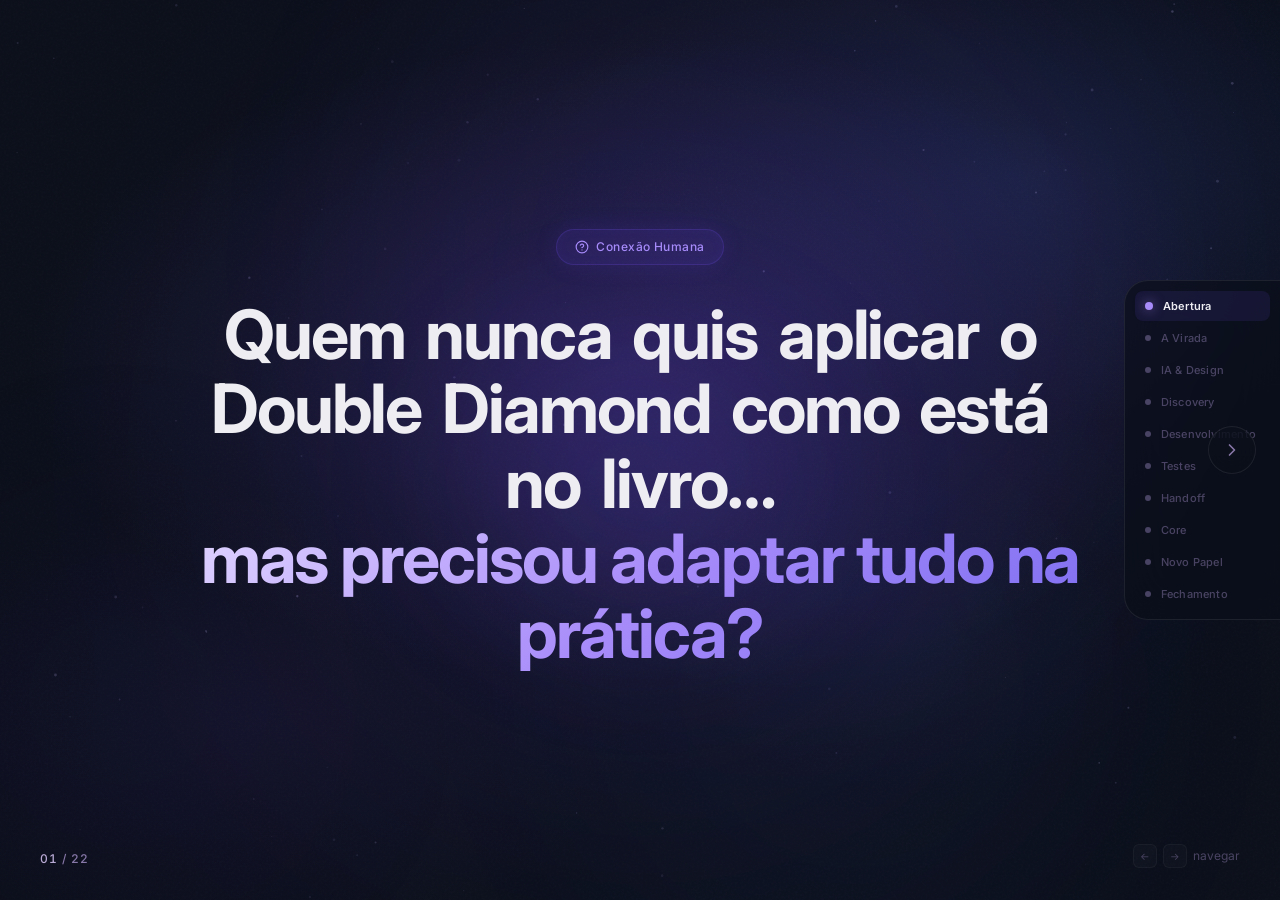
==== commit f93ea6ca: "Atualização de conteúdo e estilos da apresentação Co-authored-by: Cursor <cursoragent@cursor.com>" ====
--- a/index.html
+++ b/index.html
@@ -76,7 +76,7 @@
   <div class="slide-counter" aria-hidden="true">
     <span class="slide-counter__current">01</span>
     <span class="slide-counter__sep"> / </span>
-    <span class="slide-counter__total">20</span>
+    <span class="slide-counter__total">22</span>
   </div>
 
   <!-- Keyboard Hint -->
@@ -239,8 +239,65 @@
   </section>
 
 
-  <!-- ====== SLIDE 8 — Discovery ====== -->
-  <section class="slide" data-chapter="discovery" data-slide="8">
+  <!-- ====== SLIDE 8 — Ansiedade de Ferramenta ====== -->
+  <section class="slide" data-chapter="ia-design" data-slide="8">
+    <div class="slide__glow slide__glow--bottom-left"></div>
+    <div class="slide__inner">
+      <h1 class="title" data-animate="words">
+        Estamos vivendo uma<br /><span class="gradient">ansiedade de ferramenta.</span>
+      </h1>
+      <p class="body-text" data-animate="blur-in" style="margin-top: 0.5rem;">
+        Toda semana nasce uma nova.<br />
+        Toda semana alguém posta <span class="accent">"essa vai substituir designers"</span>.
+      </p>
+      <div class="anxiety-sequence" data-stagger style="margin-top: 0.5rem;">
+        <p class="anxiety-step">E a gente testa.</p>
+        <p class="anxiety-step">E baixa.</p>
+        <p class="anxiety-step">E cria conta.</p>
+        <p class="anxiety-step anxiety-step--last">E abandona.</p>
+      </div>
+    </div>
+  </section>
+
+
+  <!-- ====== SLIDE 9 — Logo Cloud ====== -->
+  <section class="slide" data-chapter="ia-design" data-slide="9">
+    <div class="slide__inner">
+      <div class="logo-cloud" data-stagger>
+        <span class="logo-pill logo-pill--lg"><img class="logo-pill__icon" src="https://www.google.com/s2/favicons?domain=chatgpt.com&sz=64" alt="ChatGPT logo" />ChatGPT</span>
+        <span class="logo-pill logo-pill--sm"><img class="logo-pill__icon" src="https://www.google.com/s2/favicons?domain=suno.com&sz=64" alt="Suno logo" />Suno</span>
+        <span class="logo-pill logo-pill--md"><img class="logo-pill__icon" src="https://www.google.com/s2/favicons?domain=midjourney.com&sz=64" alt="Midjourney logo" />Midjourney</span>
+        <span class="logo-pill logo-pill--sm"><img class="logo-pill__icon" src="https://www.google.com/s2/favicons?domain=gamma.app&sz=64" alt="Gamma logo" />Gamma</span>
+        <span class="logo-pill logo-pill--lg"><img class="logo-pill__icon" src="https://www.google.com/s2/favicons?domain=claude.ai&sz=64" alt="Claude logo" />Claude</span>
+        <span class="logo-pill logo-pill--md"><img class="logo-pill__icon" src="https://www.google.com/s2/favicons?domain=runwayml.com&sz=64" alt="Runway logo" />Runway</span>
+        <span class="logo-pill logo-pill--sm"><img class="logo-pill__icon" src="https://www.google.com/s2/favicons?domain=tome.app&sz=64" alt="Tome logo" />Tome</span>
+        <span class="logo-pill logo-pill--md"><img class="logo-pill__icon" src="https://www.google.com/s2/favicons?domain=figma.com&sz=64" alt="Figma AI logo" />Figma AI</span>
+        <span class="logo-pill logo-pill--lg"><img class="logo-pill__icon" src="https://www.google.com/s2/favicons?domain=gemini.google.com&sz=64" alt="Gemini logo" />Gemini</span>
+        <span class="logo-pill logo-pill--sm"><img class="logo-pill__icon" src="https://www.google.com/s2/favicons?domain=descript.com&sz=64" alt="Descript logo" />Descript</span>
+        <span class="logo-pill logo-pill--md"><img class="logo-pill__icon" src="https://www.google.com/s2/favicons?domain=perplexity.ai&sz=64" alt="Perplexity logo" />Perplexity</span>
+        <span class="logo-pill logo-pill--sm"><img class="logo-pill__icon" src="https://www.google.com/s2/favicons?domain=granola.ai&sz=64" alt="Granola logo" />Granola</span>
+        <span class="logo-pill logo-pill--md"><img class="logo-pill__icon" src="https://www.google.com/s2/favicons?domain=v0.dev&sz=64" alt="v0 logo" />v0</span>
+        <span class="logo-pill logo-pill--sm"><img class="logo-pill__icon" src="https://www.google.com/s2/favicons?domain=elevenlabs.io&sz=64" alt="ElevenLabs logo" />ElevenLabs</span>
+        <span class="logo-pill logo-pill--md"><img class="logo-pill__icon" src="https://www.google.com/s2/favicons?domain=lovable.dev&sz=64" alt="Lovable logo" />Lovable</span>
+        <span class="logo-pill logo-pill--sm"><img class="logo-pill__icon" src="https://www.google.com/s2/favicons?domain=miro.com&sz=64" alt="Miro AI logo" />Miro AI</span>
+        <span class="logo-pill logo-pill--lg"><img class="logo-pill__icon" src="https://www.google.com/s2/favicons?domain=cursor.com&sz=64" alt="Cursor logo" />Cursor</span>
+        <span class="logo-pill logo-pill--sm"><img class="logo-pill__icon" src="https://www.google.com/s2/favicons?domain=framer.com&sz=64" alt="Framer AI logo" />Framer AI</span>
+        <span class="logo-pill logo-pill--md"><img class="logo-pill__icon" src="https://www.google.com/s2/favicons?domain=notion.so&sz=64" alt="Notion AI logo" />Notion AI</span>
+        <span class="logo-pill logo-pill--md"><img class="logo-pill__icon" src="https://www.google.com/s2/favicons?domain=firefly.adobe.com&sz=64" alt="Adobe Firefly logo" />Adobe Firefly</span>
+      </div>
+      <p class="subtitle" data-animate="blur-in" style="margin-top: 2rem;">
+        Mas é impossível <span class="gradient">usar tudo.</span>
+      </p>
+      <p class="body-text" data-animate="blur-in">
+        Temos que entender o que faz sentido<br />
+        <span class="accent">em cada processo.</span>
+      </p>
+    </div>
+  </section>
+
+
+  <!-- ====== SLIDE 10 — Discovery ====== -->
+  <section class="slide" data-chapter="discovery" data-slide="10">
     <div class="slide__glow slide__glow--top-right"></div>
     <div class="slide__inner slide__inner--wide">
       <span class="badge" data-animate="fade-up">
@@ -323,8 +380,8 @@
   </section>
 
 
-  <!-- ====== SLIDE 9 — Discovery: Frase ====== -->
-  <section class="slide" data-chapter="discovery" data-slide="9">
+  <!-- ====== SLIDE 11 — Discovery: Frase ====== -->
+  <section class="slide" data-chapter="discovery" data-slide="11">
     <div class="slide__inner">
       <p class="subtitle" data-animate="words">
         O discovery deixa de ser um gargalo<br />
@@ -334,8 +391,8 @@
   </section>
 
 
-  <!-- ====== SLIDE 10 — Desenvolvimento ====== -->
-  <section class="slide" data-chapter="desenvolvimento" data-slide="10">
+  <!-- ====== SLIDE 12 — Desenvolvimento ====== -->
+  <section class="slide" data-chapter="desenvolvimento" data-slide="12">
     <div class="slide__glow slide__glow--bottom-left"></div>
     <div class="slide__inner slide__inner--wide">
       <span class="badge" data-animate="fade-up">
@@ -411,8 +468,8 @@
   </section>
 
 
-  <!-- ====== SLIDE 11 — Desenvolvimento: Frase ====== -->
-  <section class="slide" data-chapter="desenvolvimento" data-slide="11">
+  <!-- ====== SLIDE 13 — Desenvolvimento: Frase ====== -->
+  <section class="slide" data-chapter="desenvolvimento" data-slide="13">
     <div class="slide__inner">
       <p class="subtitle" data-animate="words">
         A IA ajuda a sair do abstrato<br />
@@ -422,8 +479,8 @@
   </section>
 
 
-  <!-- ====== SLIDE 12 — Testes ====== -->
-  <section class="slide" data-chapter="testes" data-slide="12">
+  <!-- ====== SLIDE 14 — Testes ====== -->
+  <section class="slide" data-chapter="testes" data-slide="14">
     <div class="slide__glow slide__glow--center"></div>
     <div class="slide__inner slide__inner--wide">
       <span class="badge" data-animate="fade-up">
@@ -479,8 +536,8 @@
   </section>
 
 
-  <!-- ====== SLIDE 13 — Handoff ====== -->
-  <section class="slide" data-chapter="handoff" data-slide="13">
+  <!-- ====== SLIDE 15 — Handoff ====== -->
+  <section class="slide" data-chapter="handoff" data-slide="15">
     <div class="slide__inner slide__inner--wide">
       <span class="badge" data-animate="fade-up">
         <svg width="14" height="14" viewBox="0 0 24 24" fill="none" stroke="currentColor" stroke-width="2" stroke-linecap="round" stroke-linejoin="round"><line x1="22" y1="2" x2="11" y2="13"/><polygon points="22 2 15 22 11 13 2 9 22 2"/></svg>
@@ -535,8 +592,8 @@
   </section>
 
 
-  <!-- ====== SLIDE 14 — Core: Não é sobre ferramentas ====== -->
-  <section class="slide" data-chapter="core" data-slide="14">
+  <!-- ====== SLIDE 16 — Core: Não é sobre ferramentas ====== -->
+  <section class="slide" data-chapter="core" data-slide="16">
     <div class="slide__glow slide__glow--center"></div>
     <div class="slide__inner">
       <span class="badge" data-animate="fade-up">
@@ -558,8 +615,8 @@
   </section>
 
 
-  <!-- ====== SLIDE 15 — Core: O que realmente importa ====== -->
-  <section class="slide" data-chapter="core" data-slide="15">
+  <!-- ====== SLIDE 17 — Core: O que realmente importa ====== -->
+  <section class="slide" data-chapter="core" data-slide="17">
     <div class="slide__inner">
       <h1 class="title" data-animate="words">
         O que realmente<br /><span class="gradient">importa.</span>
@@ -579,8 +636,8 @@
   </section>
 
 
-  <!-- ====== SLIDE 16 — Core: Cada designer constrói o seu ====== -->
-  <section class="slide" data-chapter="core" data-slide="16">
+  <!-- ====== SLIDE 18 — Core: Cada designer constrói o seu ====== -->
+  <section class="slide" data-chapter="core" data-slide="18">
     <div class="slide__glow slide__glow--bottom-left"></div>
     <div class="slide__inner">
       <h1 class="title" data-animate="words">
@@ -600,8 +657,8 @@
   </section>
 
 
-  <!-- ====== SLIDE 17 — Core: O que eu faço ====== -->
-  <section class="slide" data-chapter="core" data-slide="17">
+  <!-- ====== SLIDE 19 — Core: O que eu faço ====== -->
+  <section class="slide" data-chapter="core" data-slide="19">
     <div class="slide__inner">
       <p class="subtitle" data-animate="words">
         Eu testo muitas ferramentas.<br />
@@ -619,8 +676,8 @@
   </section>
 
 
-  <!-- ====== SLIDE 18 — Novo Papel ====== -->
-  <section class="slide" data-chapter="novo-papel" data-slide="18">
+  <!-- ====== SLIDE 20 — Novo Papel ====== -->
+  <section class="slide" data-chapter="novo-papel" data-slide="20">
     <div class="slide__glow slide__glow--top-right"></div>
     <div class="slide__inner">
       <span class="badge" data-animate="fade-up">
@@ -640,8 +697,8 @@
   </section>
 
 
-  <!-- ====== SLIDE 19 — Fechamento: Impacto ====== -->
-  <section class="slide" data-chapter="fechamento" data-slide="19">
+  <!-- ====== SLIDE 21 — Fechamento: Impacto ====== -->
+  <section class="slide" data-chapter="fechamento" data-slide="21">
     <div class="slide__glow slide__glow--center"></div>
     <div class="slide__inner">
       <span class="badge" data-animate="fade-up">
@@ -656,8 +713,8 @@
   </section>
 
 
-  <!-- ====== SLIDE 20 — Fechamento: Reflexão + Nota ====== -->
-  <section class="slide" data-chapter="fechamento" data-slide="20">
+  <!-- ====== SLIDE 22 — Fechamento: Reflexão + Nota ====== -->
+  <section class="slide" data-chapter="fechamento" data-slide="22">
     <div class="slide__glow slide__glow--bottom-left"></div>
     <div class="slide__inner">
       <p class="subtitle" data-animate="words">
--- a/styles.css
+++ b/styles.css
@@ -1192,6 +1192,117 @@
 
 
 /* ============================================================
+   ANXIETY SEQUENCE (slide 8 — rhythm list)
+   ============================================================ */
+.anxiety-sequence {
+  display: flex;
+  flex-direction: column;
+  gap: 0.4rem;
+  align-items: center;
+}
+
+.anxiety-step {
+  font-size: clamp(1rem, 1.8vw, 1.25rem);
+  font-weight: 500;
+  color: var(--text-3);
+  letter-spacing: 0.01em;
+  line-height: 1.5;
+}
+
+.anxiety-step--last {
+  color: var(--text-2);
+  font-weight: 600;
+}
+
+
+/* ============================================================
+   LOGO CLOUD (scattered tool pills)
+   ============================================================ */
+.logo-cloud {
+  display: flex;
+  flex-wrap: wrap;
+  justify-content: center;
+  align-items: center;
+  gap: 1rem;
+  max-width: 900px;
+  width: 100%;
+}
+
+.logo-pill {
+  display: inline-flex;
+  align-items: center;
+  justify-content: center;
+  gap: 10px;
+  padding: 12px 24px;
+  border-radius: var(--r-full);
+  font-weight: 500;
+  font-size: 0.95rem;
+  letter-spacing: 0.02em;
+  white-space: nowrap;
+  background: rgba(255, 255, 255, 0.04);
+  backdrop-filter: blur(12px);
+  -webkit-backdrop-filter: blur(12px);
+  border: 1px solid rgba(255, 255, 255, 0.08);
+  color: var(--text-3);
+  transition: all 0.4s var(--ease-out);
+  box-shadow: 0 2px 12px rgba(0, 0, 0, 0.15);
+}
+
+.logo-pill__icon {
+  width: 24px;
+  height: 24px;
+  border-radius: 5px;
+  object-fit: contain;
+  flex-shrink: 0;
+}
+
+.logo-pill:hover {
+  border-color: rgba(120, 80, 255, 0.25);
+  color: var(--purple-400);
+  box-shadow: 0 0 24px rgba(120, 80, 255, 0.12);
+  transform: translateY(-2px);
+}
+
+.logo-pill--sm {
+  font-size: 0.88rem;
+  padding: 10px 20px;
+  gap: 8px;
+  opacity: 0.5;
+}
+
+.logo-pill--sm .logo-pill__icon {
+  width: 20px;
+  height: 20px;
+}
+
+.logo-pill--md {
+  font-size: 0.95rem;
+  padding: 12px 24px;
+  gap: 9px;
+  opacity: 0.7;
+}
+
+.logo-pill--md .logo-pill__icon {
+  width: 22px;
+  height: 22px;
+}
+
+.logo-pill--lg {
+  font-size: 1.1rem;
+  padding: 14px 28px;
+  gap: 10px;
+  opacity: 0.9;
+  color: var(--text-2);
+  border-color: rgba(255, 255, 255, 0.12);
+}
+
+.logo-pill--lg .logo-pill__icon {
+  width: 26px;
+  height: 26px;
+}
+
+
+/* ============================================================
    ANIMATIONS
    ============================================================ */
 
@@ -1285,6 +1396,18 @@
 [data-stagger].visible > *:nth-child(6)  { transition-delay: 450ms; }
 [data-stagger].visible > *:nth-child(7)  { transition-delay: 570ms; }
 [data-stagger].visible > *:nth-child(8)  { transition-delay: 700ms; }
+[data-stagger].visible > *:nth-child(9)  { transition-delay: 780ms; }
+[data-stagger].visible > *:nth-child(10) { transition-delay: 850ms; }
+[data-stagger].visible > *:nth-child(11) { transition-delay: 910ms; }
+[data-stagger].visible > *:nth-child(12) { transition-delay: 960ms; }
+[data-stagger].visible > *:nth-child(13) { transition-delay: 1010ms; }
+[data-stagger].visible > *:nth-child(14) { transition-delay: 1050ms; }
+[data-stagger].visible > *:nth-child(15) { transition-delay: 1090ms; }
+[data-stagger].visible > *:nth-child(16) { transition-delay: 1130ms; }
+[data-stagger].visible > *:nth-child(17) { transition-delay: 1160ms; }
+[data-stagger].visible > *:nth-child(18) { transition-delay: 1190ms; }
+[data-stagger].visible > *:nth-child(19) { transition-delay: 1220ms; }
+[data-stagger].visible > *:nth-child(20) { transition-delay: 1250ms; }
 
 /* --- Stagger for tool cards (scale variant) --- */
 [data-stagger-scale] > * {
@@ -1417,6 +1540,44 @@
     font-size: clamp(1.15rem, 4vw, 1.6rem);
   }
 
+  .logo-cloud {
+    gap: 0.5rem;
+    max-width: 100%;
+  }
+
+  .logo-pill--sm {
+    font-size: 0.72rem;
+    padding: 7px 14px;
+    gap: 5px;
+  }
+
+  .logo-pill--sm .logo-pill__icon {
+    width: 16px;
+    height: 16px;
+  }
+
+  .logo-pill--md {
+    font-size: 0.8rem;
+    padding: 8px 16px;
+    gap: 6px;
+  }
+
+  .logo-pill--md .logo-pill__icon {
+    width: 18px;
+    height: 18px;
+  }
+
+  .logo-pill--lg {
+    font-size: 0.9rem;
+    padding: 10px 20px;
+    gap: 7px;
+  }
+
+  .logo-pill--lg .logo-pill__icon {
+    width: 20px;
+    height: 20px;
+  }
+
   .pillar-grid {
     grid-template-columns: 1fr;
   }
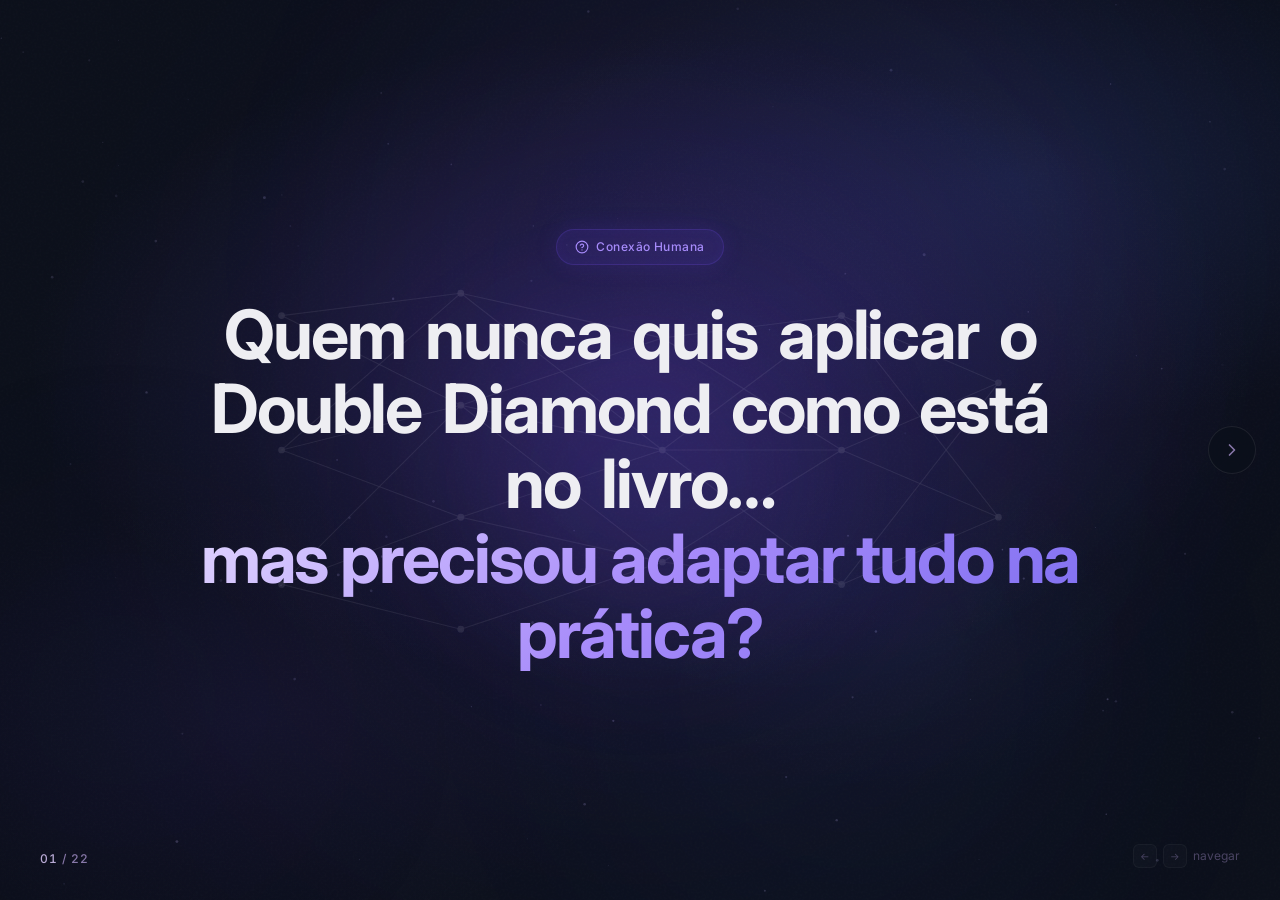
==== commit e229d502: "Melhorias visuais e interativas na apresentação Co-authored-by: Cursor <cursoragent@cursor.com>" ====
--- a/index.html
+++ b/index.html
@@ -7,7 +7,7 @@
   <link rel="preconnect" href="https://fonts.googleapis.com" />
   <link rel="preconnect" href="https://fonts.gstatic.com" crossorigin />
   <link href="https://fonts.googleapis.com/css2?family=Inter:wght@300;400;500;600;700&display=swap" rel="stylesheet" />
-  <link rel="stylesheet" href="styles.css" />
+  <link rel="stylesheet" href="styles.css?v=2" />
 </head>
 <body>
 
@@ -600,15 +600,24 @@
         <svg width="14" height="14" viewBox="0 0 24 24" fill="none" stroke="currentColor" stroke-width="2" stroke-linecap="round" stroke-linejoin="round"><path d="M20.84 4.61a5.5 5.5 0 0 0-7.78 0L12 5.67l-1.06-1.06a5.5 5.5 0 0 0-7.78 7.78l1.06 1.06L12 21.23l7.78-7.78 1.06-1.06a5.5 5.5 0 0 0 0-7.78z"/></svg>
         O Core
       </span>
-      <h1 class="title" data-animate="words">
+      <p class="subtitle" data-animate="words">
         Mas não é sobre<br /><span class="gradient">as ferramentas.</span>
-      </h1>
-      <div class="negation-list" data-stagger style="margin-top: 1.5rem;">
-        <p class="negation-item">Não é sobre o prompt perfeito.</p>
-        <p class="negation-item">Não é sobre a ferramenta da moda.</p>
-        <p class="negation-item">Não é sobre automatizar tudo.</p>
-      </div>
-      <p class="body-text" data-animate="blur-in" style="margin-top: 1.5rem;">
+      </p>
+      <div class="core-denial-row" data-stagger>
+        <div class="core-denial-card">
+          <svg width="16" height="16" viewBox="0 0 24 24" fill="none" stroke="currentColor" stroke-width="2" stroke-linecap="round" stroke-linejoin="round"><line x1="18" y1="6" x2="6" y2="18"/><line x1="6" y1="6" x2="18" y2="18"/></svg>
+          <span>O prompt perfeito</span>
+        </div>
+        <div class="core-denial-card">
+          <svg width="16" height="16" viewBox="0 0 24 24" fill="none" stroke="currentColor" stroke-width="2" stroke-linecap="round" stroke-linejoin="round"><line x1="18" y1="6" x2="6" y2="18"/><line x1="6" y1="6" x2="18" y2="18"/></svg>
+          <span>A ferramenta da moda</span>
+        </div>
+        <div class="core-denial-card">
+          <svg width="16" height="16" viewBox="0 0 24 24" fill="none" stroke="currentColor" stroke-width="2" stroke-linecap="round" stroke-linejoin="round"><line x1="18" y1="6" x2="6" y2="18"/><line x1="6" y1="6" x2="18" y2="18"/></svg>
+          <span>Automatizar tudo</span>
+        </div>
+      </div>
+      <p class="body-text" data-animate="blur-in">
         Se fosse, <span class="accent">bastava copiar e colar.</span>
       </p>
     </div>
@@ -618,20 +627,37 @@
   <!-- ====== SLIDE 17 — Core: O que realmente importa ====== -->
   <section class="slide" data-chapter="core" data-slide="17">
     <div class="slide__inner">
-      <h1 class="title" data-animate="words">
+      <p class="subtitle" data-animate="words">
         O que realmente<br /><span class="gradient">importa.</span>
-      </h1>
-      <div class="quality-list" data-stagger style="margin-top: 1.5rem;">
-        <p class="quality-item">Construir seu próprio sistema.</p>
-        <p class="quality-item">Testar.</p>
-        <p class="quality-item">Filtrar.</p>
-        <p class="quality-item">Descartar.</p>
-        <p class="quality-item">Refinar.</p>
-      </div>
-      <p class="body-text" data-animate="blur-in" style="margin-top: 1.5rem;">
-        IA não cria método.<br />
-        <span class="accent">Ela amplifica método.</span>
-      </p>
+      </p>
+      <div class="core-action-row" data-stagger>
+        <div class="core-action-card">
+          <svg width="18" height="18" viewBox="0 0 24 24" fill="none" stroke="currentColor" stroke-width="1.5" stroke-linecap="round" stroke-linejoin="round"><path d="M12 2L2 7l10 5 10-5-10-5z"/><path d="M2 17l10 5 10-5"/><path d="M2 12l10 5 10-5"/></svg>
+          <span>Construir</span>
+        </div>
+        <div class="core-action-card">
+          <svg width="18" height="18" viewBox="0 0 24 24" fill="none" stroke="currentColor" stroke-width="1.5" stroke-linecap="round" stroke-linejoin="round"><path d="M14.7 6.3a1 1 0 0 0 0 1.4l1.6 1.6a1 1 0 0 0 1.4 0l3.77-3.77a6 6 0 0 1-7.94 7.94l-6.91 6.91a2.12 2.12 0 0 1-3-3l6.91-6.91a6 6 0 0 1 7.94-7.94l-3.76 3.76z"/></svg>
+          <span>Testar</span>
+        </div>
+        <div class="core-action-card">
+          <svg width="18" height="18" viewBox="0 0 24 24" fill="none" stroke="currentColor" stroke-width="1.5" stroke-linecap="round" stroke-linejoin="round"><polygon points="22 3 2 3 10 12.46 10 19 14 21 14 12.46 22 3"/></svg>
+          <span>Filtrar</span>
+        </div>
+        <div class="core-action-card">
+          <svg width="18" height="18" viewBox="0 0 24 24" fill="none" stroke="currentColor" stroke-width="1.5" stroke-linecap="round" stroke-linejoin="round"><polyline points="3 6 5 6 21 6"/><path d="M19 6v14a2 2 0 0 1-2 2H7a2 2 0 0 1-2-2V6m3 0V4a2 2 0 0 1 2-2h4a2 2 0 0 1 2 2v2"/></svg>
+          <span>Descartar</span>
+        </div>
+        <div class="core-action-card">
+          <svg width="18" height="18" viewBox="0 0 24 24" fill="none" stroke="currentColor" stroke-width="1.5" stroke-linecap="round" stroke-linejoin="round"><polyline points="23 4 23 10 17 10"/><polyline points="1 20 1 14 7 14"/><path d="M3.51 9a9 9 0 0 1 14.85-3.36L23 10M1 14l4.64 4.36A9 9 0 0 0 20.49 15"/></svg>
+          <span>Refinar</span>
+        </div>
+      </div>
+      <div class="glass glass--narrow" data-animate="blur-in" style="text-align: center;">
+        <p class="body-text" style="max-width: none;">
+          IA não cria método.<br />
+          <span class="accent" style="font-weight: 600;">Ela amplifica método.</span>
+        </p>
+      </div>
     </div>
   </section>
 
@@ -640,18 +666,38 @@
   <section class="slide" data-chapter="core" data-slide="18">
     <div class="slide__glow slide__glow--bottom-left"></div>
     <div class="slide__inner">
-      <h1 class="title" data-animate="words">
+      <p class="subtitle" data-animate="words">
         Cada designer<br /><span class="gradient">constrói o seu.</span>
-      </h1>
-      <div class="negation-list" data-stagger style="margin-top: 1.5rem;">
-        <p class="negation-item">Não existe fluxo universal.</p>
-        <p class="negation-item">Não existe stack perfeita.</p>
-        <p class="negation-item">Não existe prompt ideal.</p>
-      </div>
-      <div class="quality-list" data-stagger style="margin-top: 1rem;">
-        <p class="quality-item">Existe contexto.</p>
-        <p class="quality-item">Existe repertório.</p>
-        <p class="quality-item">Existe maturidade.</p>
+      </p>
+      <div class="duality-grid" data-animate="scale-up">
+        <!-- Não existe -->
+        <div class="duality-card duality-card--deny">
+          <div class="duality-card__header">
+            <div class="duality-card__icon duality-card__icon--deny">
+              <svg width="20" height="20" viewBox="0 0 24 24" fill="none" stroke="currentColor" stroke-width="2.5" stroke-linecap="round" stroke-linejoin="round"><line x1="18" y1="6" x2="6" y2="18"/><line x1="6" y1="6" x2="18" y2="18"/></svg>
+            </div>
+            <span class="duality-card__label">Não existe</span>
+          </div>
+          <div class="duality-card__items" data-stagger>
+            <p class="duality-card__item">Fluxo universal</p>
+            <p class="duality-card__item">Stack perfeita</p>
+            <p class="duality-card__item">Prompt ideal</p>
+          </div>
+        </div>
+        <!-- Existe -->
+        <div class="duality-card duality-card--affirm">
+          <div class="duality-card__header">
+            <div class="duality-card__icon duality-card__icon--affirm">
+              <svg width="20" height="20" viewBox="0 0 24 24" fill="none" stroke="currentColor" stroke-width="2.5" stroke-linecap="round" stroke-linejoin="round"><polyline points="20 6 9 17 4 12"/></svg>
+            </div>
+            <span class="duality-card__label">Existe</span>
+          </div>
+          <div class="duality-card__items" data-stagger>
+            <p class="duality-card__item">Contexto</p>
+            <p class="duality-card__item">Repertório</p>
+            <p class="duality-card__item">Maturidade</p>
+          </div>
+        </div>
       </div>
     </div>
   </section>
@@ -660,15 +706,16 @@
   <!-- ====== SLIDE 19 — Core: O que eu faço ====== -->
   <section class="slide" data-chapter="core" data-slide="19">
     <div class="slide__inner">
-      <p class="subtitle" data-animate="words">
+      <p class="subtitle" data-animate="words" style="font-size: clamp(1.4rem, 3vw, 2.2rem);">
         Eu testo muitas ferramentas.<br />
         <span class="muted">Nem todas ficam.</span>
       </p>
-      <p class="body-text" data-animate="blur-in" style="margin-top: 1.5rem;">
-        Só entram no meu fluxo<br />
-        se resolvem um <span class="accent">problema real.</span>
-      </p>
-      <p class="body-text" data-animate="blur-in" style="margin-top: 1.5rem;">
+      <div class="glass glass--narrow" data-animate="scale-up" style="text-align: left;">
+        <p class="body-text" style="max-width: none;">
+          Só entram no meu fluxo se resolvem um <span class="accent">problema real.</span>
+        </p>
+      </div>
+      <p class="body-text" data-animate="blur-in" style="font-weight: 500;">
         Eu não uso IA para parecer produtiva.<br />
         <span class="gradient">Eu uso para pensar melhor.</span>
       </p>
@@ -684,14 +731,32 @@
         <svg width="14" height="14" viewBox="0 0 24 24" fill="none" stroke="currentColor" stroke-width="2" stroke-linecap="round" stroke-linejoin="round"><path d="M20 21v-2a4 4 0 0 0-4-4H8a4 4 0 0 0-4 4v2"/><circle cx="12" cy="7" r="4"/></svg>
         Novo Papel
       </span>
-      <h1 class="title" data-animate="words">
+      <p class="subtitle" data-animate="words">
         Menos executor.<br />
         <span class="gradient">Mais estrategista.</span>
-      </h1>
-      <div class="quality-list" data-stagger style="margin-top: 1rem;">
-        <p class="quality-item">Mais leitura de contexto.</p>
-        <p class="quality-item">Mais decisão consciente.</p>
-        <p class="quality-item">Mais <span class="gradient">impacto real.</span></p>
+      </p>
+      <div class="role-cards" data-stagger>
+        <div class="role-card">
+          <div class="role-card__icon">
+            <svg width="24" height="24" viewBox="0 0 24 24" fill="none" stroke="currentColor" stroke-width="1.5" stroke-linecap="round" stroke-linejoin="round"><circle cx="11" cy="11" r="8"/><line x1="21" y1="21" x2="16.65" y2="16.65"/><line x1="11" y1="8" x2="11" y2="14"/><line x1="8" y1="11" x2="14" y2="11"/></svg>
+          </div>
+          <h3 class="role-card__title">Leitura de contexto</h3>
+          <p class="role-card__desc">Enxergar além do briefing</p>
+        </div>
+        <div class="role-card">
+          <div class="role-card__icon">
+            <svg width="24" height="24" viewBox="0 0 24 24" fill="none" stroke="currentColor" stroke-width="1.5" stroke-linecap="round" stroke-linejoin="round"><path d="M12 22s8-4 8-10V5l-8-3-8 3v7c0 6 8 10 8 10z"/><polyline points="9 12 12 15 16 10"/></svg>
+          </div>
+          <h3 class="role-card__title">Decisão consciente</h3>
+          <p class="role-card__desc">Escolher com critério, não com pressa</p>
+        </div>
+        <div class="role-card role-card--accent">
+          <div class="role-card__icon">
+            <svg width="24" height="24" viewBox="0 0 24 24" fill="none" stroke="currentColor" stroke-width="1.5" stroke-linecap="round" stroke-linejoin="round"><polygon points="12 2 15.09 8.26 22 9.27 17 14.14 18.18 21.02 12 17.77 5.82 21.02 7 14.14 2 9.27 8.91 8.26 12 2"/></svg>
+          </div>
+          <h3 class="role-card__title"><span class="gradient">Impacto real</span></h3>
+          <p class="role-card__desc">Design que muda resultado</p>
+        </div>
       </div>
     </div>
   </section>
@@ -740,6 +805,6 @@
 
   </div><!-- /.slides-track -->
 
-  <script src="script.js"></script>
+  <script src="script.js?v=2"></script>
 </body>
 </html>
--- a/styles.css
+++ b/styles.css
@@ -214,7 +214,7 @@
   position: fixed;
   right: 0;
   top: 50%;
-  transform: translateY(-50%);
+  transform: translateY(-50%) translateX(100%);
   z-index: 1000;
   padding: 10px;
   border-radius: var(--r-lg) 0 0 var(--r-lg);
@@ -224,11 +224,15 @@
   border: 1px solid var(--border-glass);
   border-right: none;
   opacity: 0;
-  transition: opacity 0.5s var(--ease-out);
+  pointer-events: none;
+  transition: opacity 0.4s var(--ease-out),
+              transform 0.4s var(--ease-out);
 }
 
 .side-nav--visible {
   opacity: 1;
+  transform: translateY(-50%) translateX(0);
+  pointer-events: auto;
 }
 
 .side-nav__track {
@@ -706,7 +710,7 @@
 
 .glass--wide {
   width: 100%;
-  padding: 2.5rem;
+  padding: 1.75rem 2rem;
 }
 
 
@@ -831,12 +835,13 @@
   font-weight: 700;
   letter-spacing: 0.1em;
   text-transform: uppercase;
-  margin-bottom: 1.25rem;
+  margin-bottom: 0.75rem;
   color: var(--text-3);
 }
 
 .compare-label--accent {
   color: var(--purple-400);
+  margin-bottom: 0.75rem;
 }
 
 
@@ -1024,19 +1029,6 @@
   pointer-events: none;
 }
 
-/* Subtle dashed outer glow ring */
-.orbit-ring::after {
-  content: '';
-  position: absolute;
-  top: 50%;
-  left: 50%;
-  width: 410px;
-  height: 410px;
-  transform: translate(-50%, -50%);
-  border-radius: 50%;
-  border: 1px dashed rgba(139, 92, 246, 0.15);
-  pointer-events: none;
-}
 
 .orbit-tag {
   position: absolute;
@@ -1192,6 +1184,282 @@
 
 
 /* ============================================================
+   CORE SECTION — DENIAL ROW (slide 16)
+   ============================================================ */
+.core-denial-row {
+  display: flex;
+  gap: 1rem;
+  justify-content: center;
+  flex-wrap: wrap;
+  max-width: 720px;
+  width: 100%;
+}
+
+.core-denial-card {
+  display: flex;
+  align-items: center;
+  gap: 10px;
+  padding: 12px 22px;
+  border-radius: var(--r-full);
+  background: rgba(255, 255, 255, 0.035);
+  backdrop-filter: blur(16px);
+  -webkit-backdrop-filter: blur(16px);
+  border: 1px solid rgba(255, 255, 255, 0.07);
+  font-size: var(--fs-body);
+  font-weight: 500;
+  color: var(--text-2);
+  transition: all 0.4s var(--ease-out);
+}
+
+.core-denial-card svg {
+  color: var(--red);
+  flex-shrink: 0;
+  opacity: 0.6;
+}
+
+.core-denial-card:hover {
+  border-color: rgba(249, 112, 102, 0.25);
+  box-shadow: 0 0 20px rgba(249, 112, 102, 0.08);
+}
+
+
+/* ============================================================
+   CORE SECTION — ACTION ROW (slide 17)
+   ============================================================ */
+.core-action-row {
+  display: flex;
+  gap: 0.75rem;
+  justify-content: center;
+  flex-wrap: wrap;
+  max-width: 720px;
+  width: 100%;
+}
+
+.core-action-card {
+  display: flex;
+  flex-direction: column;
+  align-items: center;
+  gap: 0.5rem;
+  padding: 1.25rem 1.5rem;
+  border-radius: var(--r-lg);
+  background: rgba(255, 255, 255, 0.035);
+  backdrop-filter: blur(16px);
+  -webkit-backdrop-filter: blur(16px);
+  border: 1px solid rgba(255, 255, 255, 0.07);
+  min-width: 100px;
+  transition: all 0.4s var(--ease-out);
+  box-shadow: 0 4px 16px rgba(0, 0, 0, 0.15);
+}
+
+.core-action-card svg {
+  color: var(--purple-400);
+  opacity: 0.7;
+}
+
+.core-action-card span {
+  font-size: var(--fs-small);
+  font-weight: 600;
+  color: var(--text-2);
+  letter-spacing: 0.02em;
+}
+
+.core-action-card:hover {
+  transform: translateY(-4px);
+  border-color: rgba(120, 80, 255, 0.25);
+  box-shadow: 0 8px 32px rgba(0, 0, 0, 0.2),
+              0 0 24px rgba(120, 80, 255, 0.08);
+}
+
+.core-action-card:hover svg {
+  opacity: 1;
+}
+
+.core-action-card:hover span {
+  color: var(--text-1);
+}
+
+
+/* ============================================================
+   DUALITY GRID (slide 18 — deny vs affirm cards)
+   ============================================================ */
+.duality-grid {
+  display: grid;
+  grid-template-columns: 1fr 1fr;
+  gap: 1.5rem;
+  max-width: 640px;
+  width: 100%;
+}
+
+.duality-card {
+  background: rgba(255, 255, 255, 0.035);
+  backdrop-filter: blur(20px);
+  -webkit-backdrop-filter: blur(20px);
+  border: 1px solid rgba(255, 255, 255, 0.08);
+  border-radius: var(--r-lg);
+  padding: 2rem 1.75rem;
+  box-shadow: 0 4px 24px rgba(0, 0, 0, 0.2),
+              inset 0 1px 0 rgba(255, 255, 255, 0.04);
+  transition: transform 0.4s var(--ease-out),
+              box-shadow 0.4s var(--ease-out),
+              border-color 0.4s var(--ease-out);
+}
+
+.duality-card:hover {
+  transform: translateY(-4px);
+}
+
+.duality-card--deny:hover {
+  border-color: rgba(249, 112, 102, 0.2);
+  box-shadow: 0 8px 36px rgba(0, 0, 0, 0.25),
+              0 0 30px rgba(249, 112, 102, 0.06);
+}
+
+.duality-card--affirm:hover {
+  border-color: rgba(120, 80, 255, 0.25);
+  box-shadow: 0 8px 36px rgba(0, 0, 0, 0.25),
+              0 0 30px rgba(120, 80, 255, 0.08);
+}
+
+.duality-card__header {
+  display: flex;
+  align-items: center;
+  gap: 12px;
+  margin-bottom: 1.5rem;
+  padding-bottom: 1rem;
+  border-bottom: 1px solid rgba(255, 255, 255, 0.06);
+}
+
+.duality-card__icon {
+  width: 40px;
+  height: 40px;
+  border-radius: 50%;
+  display: flex;
+  align-items: center;
+  justify-content: center;
+  flex-shrink: 0;
+}
+
+.duality-card__icon--deny {
+  background: rgba(249, 112, 102, 0.12);
+  color: var(--red);
+  box-shadow: 0 0 16px rgba(249, 112, 102, 0.10);
+}
+
+.duality-card__icon--affirm {
+  background: rgba(120, 80, 255, 0.12);
+  color: var(--purple-400);
+  box-shadow: 0 0 16px rgba(120, 80, 255, 0.10);
+}
+
+.duality-card__label {
+  font-size: var(--fs-xs);
+  font-weight: 700;
+  letter-spacing: 0.1em;
+  text-transform: uppercase;
+}
+
+.duality-card--deny .duality-card__label {
+  color: var(--red);
+  opacity: 0.7;
+}
+
+.duality-card--affirm .duality-card__label {
+  color: var(--purple-400);
+}
+
+.duality-card__items {
+  display: flex;
+  flex-direction: column;
+  gap: 0.85rem;
+}
+
+.duality-card__item {
+  font-size: clamp(0.95rem, 1.4vw, 1.1rem);
+  font-weight: 500;
+  line-height: 1.4;
+  padding-left: 0.25rem;
+}
+
+.duality-card--deny .duality-card__item {
+  color: var(--text-3);
+}
+
+.duality-card--affirm .duality-card__item {
+  color: var(--text-1);
+}
+
+
+/* ============================================================
+   ROLE CARDS (slide 20 — novo papel)
+   ============================================================ */
+.role-cards {
+  display: grid;
+  grid-template-columns: repeat(3, 1fr);
+  gap: 1.25rem;
+  max-width: 720px;
+  width: 100%;
+}
+
+.role-card {
+  background: rgba(255, 255, 255, 0.035);
+  backdrop-filter: blur(20px);
+  -webkit-backdrop-filter: blur(20px);
+  border: 1px solid rgba(255, 255, 255, 0.08);
+  border-radius: var(--r-lg);
+  padding: 2rem 1.25rem 1.75rem;
+  text-align: center;
+  transition: all 0.4s var(--ease-out);
+  box-shadow: 0 4px 20px rgba(0, 0, 0, 0.18);
+}
+
+.role-card:hover {
+  transform: translateY(-6px);
+  border-color: rgba(120, 80, 255, 0.20);
+  box-shadow: 0 12px 40px rgba(0, 0, 0, 0.22),
+              0 0 32px rgba(120, 80, 255, 0.06);
+}
+
+.role-card--accent {
+  border-color: rgba(120, 80, 255, 0.15);
+  background: rgba(120, 80, 255, 0.05);
+}
+
+.role-card--accent:hover {
+  border-color: rgba(120, 80, 255, 0.30);
+  box-shadow: 0 12px 40px rgba(0, 0, 0, 0.22),
+              0 0 40px rgba(120, 80, 255, 0.12);
+}
+
+.role-card__icon {
+  width: 48px;
+  height: 48px;
+  border-radius: var(--r-sm);
+  background: rgba(120, 80, 255, 0.10);
+  display: flex;
+  align-items: center;
+  justify-content: center;
+  color: var(--purple-400);
+  margin: 0 auto 1rem;
+  box-shadow: 0 0 18px rgba(120, 80, 255, 0.08);
+}
+
+.role-card__title {
+  font-size: var(--fs-body);
+  font-weight: 700;
+  color: var(--text-1);
+  margin-bottom: 0.5rem;
+  line-height: 1.3;
+}
+
+.role-card__desc {
+  font-size: var(--fs-xs);
+  font-weight: 400;
+  color: var(--text-3);
+  line-height: 1.5;
+}
+
+
+/* ============================================================
    ANXIETY SEQUENCE (slide 8 — rhythm list)
    ============================================================ */
 .anxiety-sequence {
@@ -1487,11 +1755,6 @@
     height: 310px;
   }
 
-  .orbit-ring::after {
-    width: 340px;
-    height: 340px;
-  }
-
   .orbit-tag {
     transform:
       rotate(var(--angle))
@@ -1506,6 +1769,26 @@
     max-width: 480px;
   }
 
+  /* VFX responsive — tablet */
+  .vfx-neural {
+    width: 80%;
+    height: 45%;
+  }
+
+  .vfx-orbit-circle {
+    width: 35%;
+    max-width: 300px;
+  }
+
+  .vfx-blocks {
+    width: 28%;
+  }
+
+  .vfx-center-light {
+    width: 400px;
+    height: 400px;
+  }
+
   .slide-counter,
   .key-hint {
     display: none;
@@ -1540,6 +1823,47 @@
     font-size: clamp(1.15rem, 4vw, 1.6rem);
   }
 
+  .core-denial-row {
+    gap: 0.6rem;
+  }
+
+  .core-denial-card {
+    padding: 10px 16px;
+    font-size: var(--fs-small);
+  }
+
+  .core-action-row {
+    gap: 0.5rem;
+  }
+
+  .core-action-card {
+    padding: 1rem 1rem;
+    min-width: 80px;
+  }
+
+  .core-action-card span {
+    font-size: var(--fs-xs);
+  }
+
+  .duality-grid {
+    grid-template-columns: 1fr;
+    gap: 1rem;
+  }
+
+  .duality-card {
+    padding: 1.5rem 1.25rem;
+  }
+
+  .role-cards {
+    grid-template-columns: 1fr;
+    gap: 0.75rem;
+    max-width: 320px;
+  }
+
+  .role-card {
+    padding: 1.5rem 1rem 1.25rem;
+  }
+
   .logo-cloud {
     gap: 0.5rem;
     max-width: 100%;
@@ -1590,11 +1914,6 @@
   .orbit-ring::before {
     width: 250px;
     height: 250px;
-  }
-
-  .orbit-ring::after {
-    width: 275px;
-    height: 275px;
   }
 
   .orbit-tag {
@@ -1688,6 +2007,383 @@
     width: 250px;
     height: 250px;
   }
+
+  /* VFX responsive — mobile */
+  .vfx-neural {
+    width: 90%;
+    height: 40%;
+    opacity: 0.08;
+  }
+
+  .vfx-orbit-circle {
+    width: 30%;
+    right: 2%;
+  }
+
+  .vfx-logo-cluster {
+    display: none;
+  }
+
+  .vfx-blocks {
+    width: 25%;
+    left: 2%;
+  }
+
+  .vfx-center-light {
+    width: 300px;
+    height: 300px;
+  }
+}
+
+
+/* ============================================================
+   VFX — VISUAL LAYERS (decorative, atmospheric)
+   All classes prefixed with vfx- to avoid collisions.
+   Elements are position:absolute inside each .slide.
+   ============================================================ */
+
+/* --- Shared base --- */
+.vfx-layer {
+  position: absolute;
+  inset: 0;
+  pointer-events: none;
+  z-index: 0;
+  overflow: hidden;
+}
+
+/* ---- 1. SLIDE 1 — Neural Network ---- */
+.vfx-neural {
+  position: absolute;
+  width: 70%;
+  height: 50%;
+  top: 50%;
+  left: 50%;
+  transform: translate(-50%, -50%);
+  opacity: 0;
+  z-index: 0;
+  pointer-events: none;
+  transition: opacity 1.2s ease;
+}
+
+.vfx-active .vfx-neural {
+  opacity: 0.12;
+}
+
+.vfx-neural svg {
+  width: 100%;
+  height: 100%;
+}
+
+.vfx-neural line {
+  stroke: rgba(255, 255, 255, 0.6);
+  stroke-width: 1;
+  stroke-dasharray: var(--vfx-dash);
+  stroke-dashoffset: var(--vfx-dash);
+  transition: stroke-dashoffset 3s cubic-bezier(0.16, 1, 0.3, 1);
+}
+
+.vfx-active .vfx-neural line {
+  stroke-dashoffset: 0;
+}
+
+.vfx-neural circle {
+  fill: rgba(255, 255, 255, 0.8);
+  opacity: 0;
+  transition: opacity 0.6s ease;
+  filter: drop-shadow(0 0 4px rgba(123, 97, 255, 0.5));
+}
+
+.vfx-active .vfx-neural circle {
+  opacity: 1;
+  transition-delay: var(--vfx-node-delay, 2s);
+}
+
+@keyframes vfx-neural-float {
+  0%, 100% { transform: translate(-50%, -50%) translateY(0); }
+  50% { transform: translate(-50%, -50%) translateY(-2px); }
+}
+
+.vfx-active .vfx-neural {
+  animation: vfx-neural-float 8s ease-in-out infinite;
+  animation-delay: 3.5s;
+}
+
+
+/* ---- 2. SLIDE 5 — Rotating Incomplete Circle ---- */
+.vfx-orbit-circle {
+  position: absolute;
+  right: 5%;
+  top: 50%;
+  transform: translateY(-50%);
+  width: 40%;
+  aspect-ratio: 1 / 1;
+  max-width: 400px;
+  opacity: 0;
+  z-index: 0;
+  pointer-events: none;
+  transition: opacity 1s ease;
+}
+
+.vfx-active .vfx-orbit-circle {
+  opacity: 0.18;
+}
+
+.vfx-orbit-circle__glow {
+  position: absolute;
+  inset: -20%;
+  border-radius: 50%;
+  background: radial-gradient(circle, rgba(123, 97, 255, 0.12), transparent 70%);
+  filter: blur(60px);
+}
+
+.vfx-orbit-circle svg {
+  width: 100%;
+  height: 100%;
+  animation: vfx-orbit-rotate 20s linear infinite;
+  animation-play-state: paused;
+}
+
+.vfx-active .vfx-orbit-circle svg {
+  animation-play-state: running;
+}
+
+@keyframes vfx-orbit-rotate {
+  to { transform: rotate(360deg); }
+}
+
+.vfx-orbit-circle .vfx-ring-base {
+  fill: none;
+  stroke: rgba(255, 255, 255, 0.3);
+  stroke-width: 1;
+  stroke-dasharray: 600 200;
+}
+
+.vfx-orbit-circle .vfx-ring-glow {
+  fill: none;
+  stroke: rgba(123, 97, 255, 0.7);
+  stroke-width: 2;
+  stroke-dasharray: 80 720;
+  stroke-linecap: round;
+  filter: drop-shadow(0 0 6px rgba(123, 97, 255, 0.6));
+}
+
+
+/* ---- 3. SLIDE 8 — Floating Logo Cluster ---- */
+.vfx-logo-cluster {
+  position: absolute;
+  inset: 0;
+  z-index: 0;
+  pointer-events: none;
+  opacity: 0;
+  transition: opacity 1.5s ease;
+}
+
+.vfx-active .vfx-logo-cluster {
+  opacity: 1;
+}
+
+.vfx-logo-float {
+  position: absolute;
+  font-family: var(--font);
+  font-weight: 600;
+  color: rgba(255, 255, 255, 0.85);
+  white-space: nowrap;
+  letter-spacing: 0.02em;
+  user-select: none;
+  animation-play-state: paused;
+  animation-timing-function: ease-in-out;
+  animation-iteration-count: infinite;
+}
+
+.vfx-active .vfx-logo-float {
+  animation-play-state: running;
+}
+
+/* Parallax layer depths — primary (slide 9, strong) */
+.vfx-logo-cluster--primary .vfx-logo-float--back {
+  opacity: 0.10;
+  filter: blur(1.5px);
+  font-size: 0.85rem;
+}
+
+.vfx-logo-cluster--primary .vfx-logo-float--mid {
+  opacity: 0.16;
+  font-size: 1.1rem;
+}
+
+.vfx-logo-cluster--primary .vfx-logo-float--front {
+  opacity: 0.22;
+  font-size: 1.3rem;
+}
+
+/* Parallax layer depths — subtle (slide 8, backdrop) */
+.vfx-logo-cluster--subtle .vfx-logo-float--back {
+  opacity: 0.04;
+  filter: blur(2px);
+  font-size: 0.7rem;
+}
+
+.vfx-logo-cluster--subtle .vfx-logo-float--mid {
+  opacity: 0.07;
+  font-size: 0.85rem;
+}
+
+.vfx-logo-cluster--subtle .vfx-logo-float--front {
+  opacity: 0.10;
+  font-size: 1rem;
+}
+
+/* 6 different float paths for variety */
+@keyframes vfx-float-1 {
+  0%, 100% { transform: translate(0, 0); }
+  25% { transform: translate(3px, -6px); }
+  50% { transform: translate(-2px, -3px); }
+  75% { transform: translate(4px, -8px); }
+}
+
+@keyframes vfx-float-2 {
+  0%, 100% { transform: translate(0, 0); }
+  25% { transform: translate(-4px, -5px); }
+  50% { transform: translate(2px, -8px); }
+  75% { transform: translate(-3px, -4px); }
+}
+
+@keyframes vfx-float-3 {
+  0%, 100% { transform: translate(0, 0); }
+  25% { transform: translate(5px, -4px); }
+  50% { transform: translate(-3px, -7px); }
+  75% { transform: translate(2px, -3px); }
+}
+
+@keyframes vfx-float-4 {
+  0%, 100% { transform: translate(0, 0); }
+  25% { transform: translate(-2px, -8px); }
+  50% { transform: translate(4px, -5px); }
+  75% { transform: translate(-5px, -6px); }
+}
+
+@keyframes vfx-float-5 {
+  0%, 100% { transform: translate(0, 0); }
+  25% { transform: translate(3px, -7px); }
+  50% { transform: translate(-4px, -4px); }
+  75% { transform: translate(5px, -6px); }
+}
+
+@keyframes vfx-float-6 {
+  0%, 100% { transform: translate(0, 0); }
+  25% { transform: translate(-3px, -5px); }
+  50% { transform: translate(5px, -8px); }
+  75% { transform: translate(-2px, -3px); }
+}
+
+
+/* ---- 4. MICRO-ILLUSTRATIONS (REMOVED) ---- */
+
+
+/* ---- 5. SLIDE 18 — Connected Blocks ---- */
+.vfx-blocks {
+  position: absolute;
+  left: 5%;
+  top: 50%;
+  transform: translateY(-50%);
+  width: 35%;
+  max-width: 320px;
+  opacity: 0;
+  z-index: 0;
+  pointer-events: none;
+  transition: opacity 1s ease;
+}
+
+.vfx-active .vfx-blocks {
+  opacity: 0.15;
+}
+
+.vfx-blocks svg {
+  width: 100%;
+  height: auto;
+}
+
+.vfx-blocks rect {
+  fill: rgba(255, 255, 255, 0.06);
+  stroke: rgba(123, 97, 255, 0.35);
+  stroke-width: 1;
+  rx: 4;
+}
+
+.vfx-blocks line {
+  stroke: rgba(123, 97, 255, 0.3);
+  stroke-width: 0.8;
+  stroke-dasharray: var(--vfx-bl);
+  stroke-dashoffset: var(--vfx-bl);
+  transition: stroke-dashoffset 2s cubic-bezier(0.16, 1, 0.3, 1);
+}
+
+.vfx-active .vfx-blocks line {
+  stroke-dashoffset: 0;
+}
+
+@keyframes vfx-block-pulse {
+  0%, 100% { opacity: 0.5; filter: drop-shadow(0 0 0px transparent); }
+  50% { opacity: 1; filter: drop-shadow(0 0 8px rgba(123, 97, 255, 0.3)); }
+}
+
+.vfx-active .vfx-blocks .vfx-block-glow-1 { animation: vfx-block-pulse 12s ease-in-out infinite 1s; }
+.vfx-active .vfx-blocks .vfx-block-glow-2 { animation: vfx-block-pulse 12s ease-in-out infinite 4s; }
+.vfx-active .vfx-blocks .vfx-block-glow-3 { animation: vfx-block-pulse 12s ease-in-out infinite 7s; }
+
+
+/* ---- 6. SLIDE 20 — Growing Central Light ---- */
+.vfx-center-light {
+  position: absolute;
+  top: 50%;
+  left: 50%;
+  width: 500px;
+  height: 500px;
+  border-radius: 50%;
+  background: radial-gradient(circle, rgba(123, 97, 255, 0.18), transparent 70%);
+  filter: blur(80px);
+  transform: translate(-50%, -50%) scale(1);
+  opacity: 0;
+  z-index: 0;
+  pointer-events: none;
+  transition: opacity 1s ease;
+}
+
+.vfx-active .vfx-center-light {
+  opacity: 1;
+  animation: vfx-breathe-light 8s ease-in-out infinite;
+}
+
+@keyframes vfx-breathe-light {
+  0%, 100% { transform: translate(-50%, -50%) scale(1); opacity: 0.08; }
+  50% { transform: translate(-50%, -50%) scale(1.05); opacity: 0.16; }
+}
+
+
+/* ---- 7. SLIDES 21-22 — Diagonal Light Sweep ---- */
+.vfx-sweep {
+  position: absolute;
+  top: 50%;
+  left: 50%;
+  width: 150%;
+  height: 2px;
+  background: linear-gradient(90deg, transparent 0%, rgba(255, 255, 255, 0.06) 40%, rgba(200, 180, 255, 0.10) 50%, rgba(255, 255, 255, 0.06) 60%, transparent 100%);
+  filter: blur(1px);
+  transform: translate(-50%, -50%) rotate(15deg) translateX(-120%);
+  opacity: 0;
+  z-index: 0;
+  pointer-events: none;
+  transition: opacity 1s ease;
+}
+
+.vfx-active .vfx-sweep {
+  opacity: 0.5;
+  animation: vfx-sweep 12s ease-in-out infinite;
+}
+
+@keyframes vfx-sweep {
+  0% { transform: translate(-50%, -50%) rotate(15deg) translateX(-120%); }
+  100% { transform: translate(-50%, -50%) rotate(15deg) translateX(120%); }
 }
 
 
@@ -1734,4 +2430,14 @@
   .atmosphere__orb {
     animation: none;
   }
-}
+
+  /* VFX — disable all visual layers */
+  .vfx-neural,
+  .vfx-orbit-circle,
+  .vfx-logo-cluster,
+  .vfx-blocks,
+  .vfx-center-light,
+  .vfx-sweep {
+    display: none !important;
+  }
+}
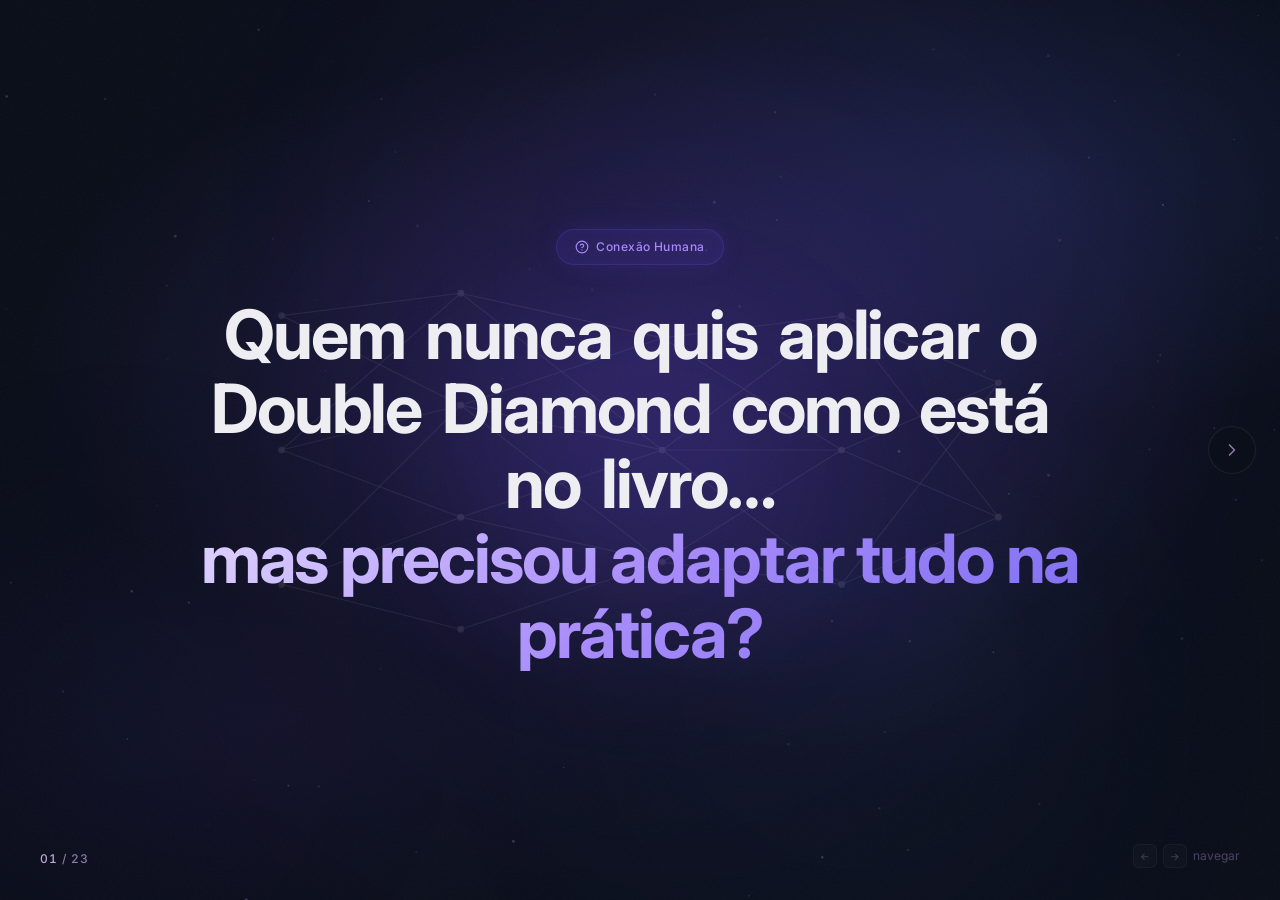
==== commit 6856382b: "feat: add Como usar IA no processo de Design presentation New presentation under como-usar-ia/ with " ====
--- a/index.html
+++ b/index.html
@@ -76,7 +76,7 @@
   <div class="slide-counter" aria-hidden="true">
     <span class="slide-counter__current">01</span>
     <span class="slide-counter__sep"> / </span>
-    <span class="slide-counter__total">22</span>
+    <span class="slide-counter__total">23</span>
   </div>
 
   <!-- Keyboard Hint -->
@@ -207,8 +207,40 @@
   </section>
 
 
-  <!-- ====== SLIDE 6 — A Virada: Energia ====== -->
+  <!-- ====== SLIDE 6 — Pilares do Design ====== -->
   <section class="slide" data-chapter="virada" data-slide="6">
+    <div class="slide__glow slide__glow--center"></div>
+    <div class="slide__inner">
+      <span class="badge" data-animate="fade-up">
+        <svg width="14" height="14" viewBox="0 0 24 24" fill="none" stroke="currentColor" stroke-width="2" stroke-linecap="round" stroke-linejoin="round"><path d="M20.84 4.61a5.5 5.5 0 0 0-7.78 0L12 5.67l-1.06-1.06a5.5 5.5 0 0 0-7.78 7.78l1.06 1.06L12 21.23l7.78-7.78 1.06-1.06a5.5 5.5 0 0 0 0-7.78z"/></svg>
+        Pilares da equipe de design
+      </span>
+      <p class="subtitle" data-animate="words">
+        <span class="gradient">Entender, encantar e adicionar valor rapidamente.</span>
+      </p>
+      <div class="pillar-row" data-stagger>
+        <div class="pillar-card">
+          <div class="pillar-card__emoji">🤔</div>
+          <h3 class="pillar-card__title">Entender problemas</h3>
+          <p class="pillar-card__desc">Sempre que decidimos atacar um problema, temos que entendê-lo perfeitamente. Nossa solução será tão boa quanto o entendimento que temos do problema.</p>
+        </div>
+        <div class="pillar-card">
+          <div class="pillar-card__emoji">❤️</div>
+          <h3 class="pillar-card__title">Encantar com soluções</h3>
+          <p class="pillar-card__desc">Uma vez que temos o problema muito claro, temos que entender e testar todas as possíveis soluções para o mesmo problema e aprofundar em uma que encante as pessoas.</p>
+        </div>
+        <div class="pillar-card pillar-card--accent">
+          <div class="pillar-card__emoji">🚀</div>
+          <h3 class="pillar-card__title">Adicionar valor rapidamente</h3>
+          <p class="pillar-card__desc">Uma vez que projetamos uma solução que encanta, temos que lançar essa solução o mais rápido possível.</p>
+        </div>
+      </div>
+    </div>
+  </section>
+
+
+  <!-- ====== SLIDE 7 — A Virada: Energia ====== -->
+  <section class="slide" data-chapter="virada" data-slide="7">
     <div class="slide__inner">
       <p class="subtitle" data-animate="words">
         Se o design é circular,<br />ele precisa de <span class="gradient">energia constante.</span>
@@ -220,8 +252,8 @@
   </section>
 
 
-  <!-- ====== SLIDE 7 — IA & Design ====== -->
-  <section class="slide" data-chapter="ia-design" data-slide="7">
+  <!-- ====== SLIDE 8 — IA & Design ====== -->
+  <section class="slide" data-chapter="ia-design" data-slide="8">
     <div class="slide__glow slide__glow--center"></div>
     <div class="slide__inner">
       <span class="badge" data-animate="fade-up">
@@ -239,8 +271,8 @@
   </section>
 
 
-  <!-- ====== SLIDE 8 — Ansiedade de Ferramenta ====== -->
-  <section class="slide" data-chapter="ia-design" data-slide="8">
+  <!-- ====== SLIDE 9 — Ansiedade de Ferramenta ====== -->
+  <section class="slide" data-chapter="ia-design" data-slide="9">
     <div class="slide__glow slide__glow--bottom-left"></div>
     <div class="slide__inner">
       <h1 class="title" data-animate="words">
@@ -260,8 +292,8 @@
   </section>
 
 
-  <!-- ====== SLIDE 9 — Logo Cloud ====== -->
-  <section class="slide" data-chapter="ia-design" data-slide="9">
+  <!-- ====== SLIDE 10 — Logo Cloud ====== -->
+  <section class="slide" data-chapter="ia-design" data-slide="10">
     <div class="slide__inner">
       <div class="logo-cloud" data-stagger>
         <span class="logo-pill logo-pill--lg"><img class="logo-pill__icon" src="https://www.google.com/s2/favicons?domain=chatgpt.com&sz=64" alt="ChatGPT logo" />ChatGPT</span>
@@ -296,8 +328,8 @@
   </section>
 
 
-  <!-- ====== SLIDE 10 — Discovery ====== -->
-  <section class="slide" data-chapter="discovery" data-slide="10">
+  <!-- ====== SLIDE 11 — Discovery ====== -->
+  <section class="slide" data-chapter="discovery" data-slide="11">
     <div class="slide__glow slide__glow--top-right"></div>
     <div class="slide__inner slide__inner--wide">
       <span class="badge" data-animate="fade-up">
@@ -380,8 +412,8 @@
   </section>
 
 
-  <!-- ====== SLIDE 11 — Discovery: Frase ====== -->
-  <section class="slide" data-chapter="discovery" data-slide="11">
+  <!-- ====== SLIDE 12 — Discovery: Frase ====== -->
+  <section class="slide" data-chapter="discovery" data-slide="12">
     <div class="slide__inner">
       <p class="subtitle" data-animate="words">
         O discovery deixa de ser um gargalo<br />
@@ -391,8 +423,8 @@
   </section>
 
 
-  <!-- ====== SLIDE 12 — Desenvolvimento ====== -->
-  <section class="slide" data-chapter="desenvolvimento" data-slide="12">
+  <!-- ====== SLIDE 13 — Desenvolvimento ====== -->
+  <section class="slide" data-chapter="desenvolvimento" data-slide="13">
     <div class="slide__glow slide__glow--bottom-left"></div>
     <div class="slide__inner slide__inner--wide">
       <span class="badge" data-animate="fade-up">
@@ -468,8 +500,8 @@
   </section>
 
 
-  <!-- ====== SLIDE 13 — Desenvolvimento: Frase ====== -->
-  <section class="slide" data-chapter="desenvolvimento" data-slide="13">
+  <!-- ====== SLIDE 14 — Desenvolvimento: Frase ====== -->
+  <section class="slide" data-chapter="desenvolvimento" data-slide="14">
     <div class="slide__inner">
       <p class="subtitle" data-animate="words">
         A IA ajuda a sair do abstrato<br />
@@ -479,8 +511,8 @@
   </section>
 
 
-  <!-- ====== SLIDE 14 — Testes ====== -->
-  <section class="slide" data-chapter="testes" data-slide="14">
+  <!-- ====== SLIDE 15 — Testes ====== -->
+  <section class="slide" data-chapter="testes" data-slide="15">
     <div class="slide__glow slide__glow--center"></div>
     <div class="slide__inner slide__inner--wide">
       <span class="badge" data-animate="fade-up">
@@ -536,8 +568,8 @@
   </section>
 
 
-  <!-- ====== SLIDE 15 — Handoff ====== -->
-  <section class="slide" data-chapter="handoff" data-slide="15">
+  <!-- ====== SLIDE 16 — Handoff ====== -->
+  <section class="slide" data-chapter="handoff" data-slide="16">
     <div class="slide__inner slide__inner--wide">
       <span class="badge" data-animate="fade-up">
         <svg width="14" height="14" viewBox="0 0 24 24" fill="none" stroke="currentColor" stroke-width="2" stroke-linecap="round" stroke-linejoin="round"><line x1="22" y1="2" x2="11" y2="13"/><polygon points="22 2 15 22 11 13 2 9 22 2"/></svg>
@@ -592,8 +624,8 @@
   </section>
 
 
-  <!-- ====== SLIDE 16 — Core: Não é sobre ferramentas ====== -->
-  <section class="slide" data-chapter="core" data-slide="16">
+  <!-- ====== SLIDE 17 — Core: Não é sobre ferramentas ====== -->
+  <section class="slide" data-chapter="core" data-slide="17">
     <div class="slide__glow slide__glow--center"></div>
     <div class="slide__inner">
       <span class="badge" data-animate="fade-up">
@@ -624,8 +656,8 @@
   </section>
 
 
-  <!-- ====== SLIDE 17 — Core: O que realmente importa ====== -->
-  <section class="slide" data-chapter="core" data-slide="17">
+  <!-- ====== SLIDE 18 — Core: O que realmente importa ====== -->
+  <section class="slide" data-chapter="core" data-slide="18">
     <div class="slide__inner">
       <p class="subtitle" data-animate="words">
         O que realmente<br /><span class="gradient">importa.</span>
@@ -662,8 +694,8 @@
   </section>
 
 
-  <!-- ====== SLIDE 18 — Core: Cada designer constrói o seu ====== -->
-  <section class="slide" data-chapter="core" data-slide="18">
+  <!-- ====== SLIDE 19 — Core: Cada designer constrói o seu ====== -->
+  <section class="slide" data-chapter="core" data-slide="19">
     <div class="slide__glow slide__glow--bottom-left"></div>
     <div class="slide__inner">
       <p class="subtitle" data-animate="words">
@@ -703,8 +735,8 @@
   </section>
 
 
-  <!-- ====== SLIDE 19 — Core: O que eu faço ====== -->
-  <section class="slide" data-chapter="core" data-slide="19">
+  <!-- ====== SLIDE 20 — Core: O que eu faço ====== -->
+  <section class="slide" data-chapter="core" data-slide="20">
     <div class="slide__inner">
       <p class="subtitle" data-animate="words" style="font-size: clamp(1.4rem, 3vw, 2.2rem);">
         Eu testo muitas ferramentas.<br />
@@ -723,8 +755,8 @@
   </section>
 
 
-  <!-- ====== SLIDE 20 — Novo Papel ====== -->
-  <section class="slide" data-chapter="novo-papel" data-slide="20">
+  <!-- ====== SLIDE 21 — Novo Papel ====== -->
+  <section class="slide" data-chapter="novo-papel" data-slide="21">
     <div class="slide__glow slide__glow--top-right"></div>
     <div class="slide__inner">
       <span class="badge" data-animate="fade-up">
@@ -762,8 +794,8 @@
   </section>
 
 
-  <!-- ====== SLIDE 21 — Fechamento: Impacto ====== -->
-  <section class="slide" data-chapter="fechamento" data-slide="21">
+  <!-- ====== SLIDE 22 — Fechamento: Impacto ====== -->
+  <section class="slide" data-chapter="fechamento" data-slide="22">
     <div class="slide__glow slide__glow--center"></div>
     <div class="slide__inner">
       <span class="badge" data-animate="fade-up">
@@ -778,8 +810,8 @@
   </section>
 
 
-  <!-- ====== SLIDE 22 — Fechamento: Reflexão + Nota ====== -->
-  <section class="slide" data-chapter="fechamento" data-slide="22">
+  <!-- ====== SLIDE 23 — Fechamento: Reflexão + Nota ====== -->
+  <section class="slide" data-chapter="fechamento" data-slide="23">
     <div class="slide__glow slide__glow--bottom-left"></div>
     <div class="slide__inner">
       <p class="subtitle" data-animate="words">
--- a/styles.css
+++ b/styles.css
@@ -1460,7 +1460,71 @@
 
 
 /* ============================================================
-   ANXIETY SEQUENCE (slide 8 — rhythm list)
+   PILLAR CARDS (slide 7 — design team pillars)
+   ============================================================ */
+.pillar-row {
+  display: grid;
+  grid-template-columns: repeat(3, 1fr);
+  gap: 1.25rem;
+  max-width: 760px;
+  width: 100%;
+}
+
+.pillar-card {
+  background: rgba(255, 255, 255, 0.035);
+  backdrop-filter: blur(20px);
+  -webkit-backdrop-filter: blur(20px);
+  border: 1px solid rgba(255, 255, 255, 0.08);
+  border-radius: var(--r-lg);
+  padding: 2rem 1.25rem 1.75rem;
+  text-align: center;
+  transition: all 0.4s var(--ease-out);
+  box-shadow: 0 4px 20px rgba(0, 0, 0, 0.18);
+}
+
+.pillar-card:hover {
+  transform: translateY(-6px);
+  border-color: rgba(120, 80, 255, 0.20);
+  box-shadow: 0 12px 40px rgba(0, 0, 0, 0.22),
+              0 0 32px rgba(120, 80, 255, 0.06);
+}
+
+.pillar-card--accent {
+  border-color: rgba(120, 80, 255, 0.15);
+  background: rgba(120, 80, 255, 0.05);
+}
+
+.pillar-card--accent:hover {
+  border-color: rgba(120, 80, 255, 0.30);
+  box-shadow: 0 12px 40px rgba(0, 0, 0, 0.22),
+              0 0 40px rgba(120, 80, 255, 0.12);
+}
+
+.pillar-card__emoji {
+  font-size: 2.5rem;
+  line-height: 1;
+  margin-bottom: 1rem;
+  filter: saturate(0.85);
+}
+
+.pillar-card__title {
+  font-size: var(--fs-h3);
+  font-weight: 700;
+  color: var(--text-1);
+  margin-bottom: 0.6rem;
+  line-height: 1.3;
+}
+
+.pillar-card__desc {
+  font-size: var(--fs-xs);
+  font-weight: 400;
+  color: var(--text-3);
+  line-height: 1.55;
+}
+
+
+/* ============================================================
+   ANXIETY SEQUENCE (slide 9 — rhythm list)
    ============================================================ */
 .anxiety-sequence {
   display: flex;
@@ -1745,6 +1809,10 @@
     gap: 1rem;
   }
 
+  .pillar-row {
+    gap: 1rem;
+  }
+
   .orbit-container {
     width: 360px;
     height: 360px;
@@ -1852,6 +1920,21 @@
 
   .duality-card {
     padding: 1.5rem 1.25rem;
+  }
+
+  .pillar-row {
+    grid-template-columns: 1fr;
+    gap: 0.75rem;
+    max-width: 320px;
+  }
+
+  .pillar-card {
+    padding: 1.5rem 1rem 1.25rem;
+  }
+
+  .pillar-card__emoji {
+    font-size: 2rem;
+    margin-bottom: 0.75rem;
   }
 
   .role-cards {
